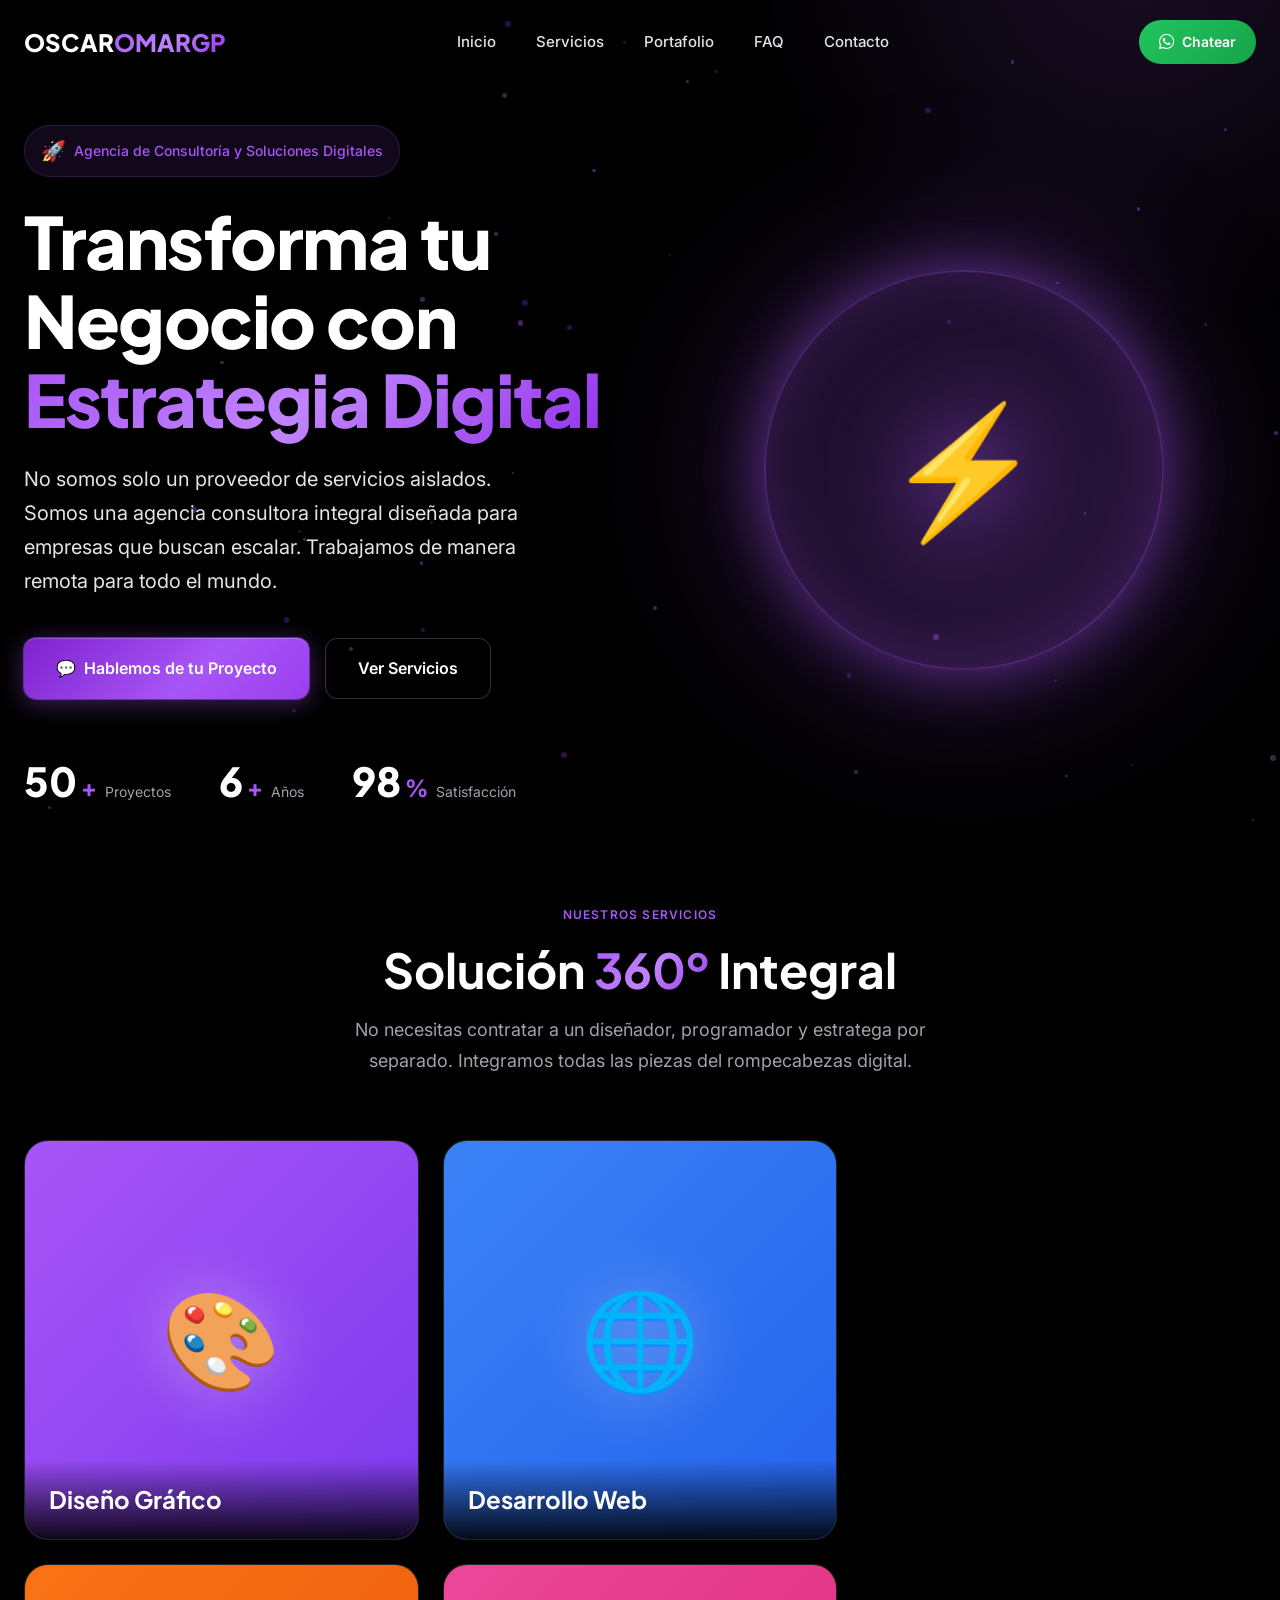
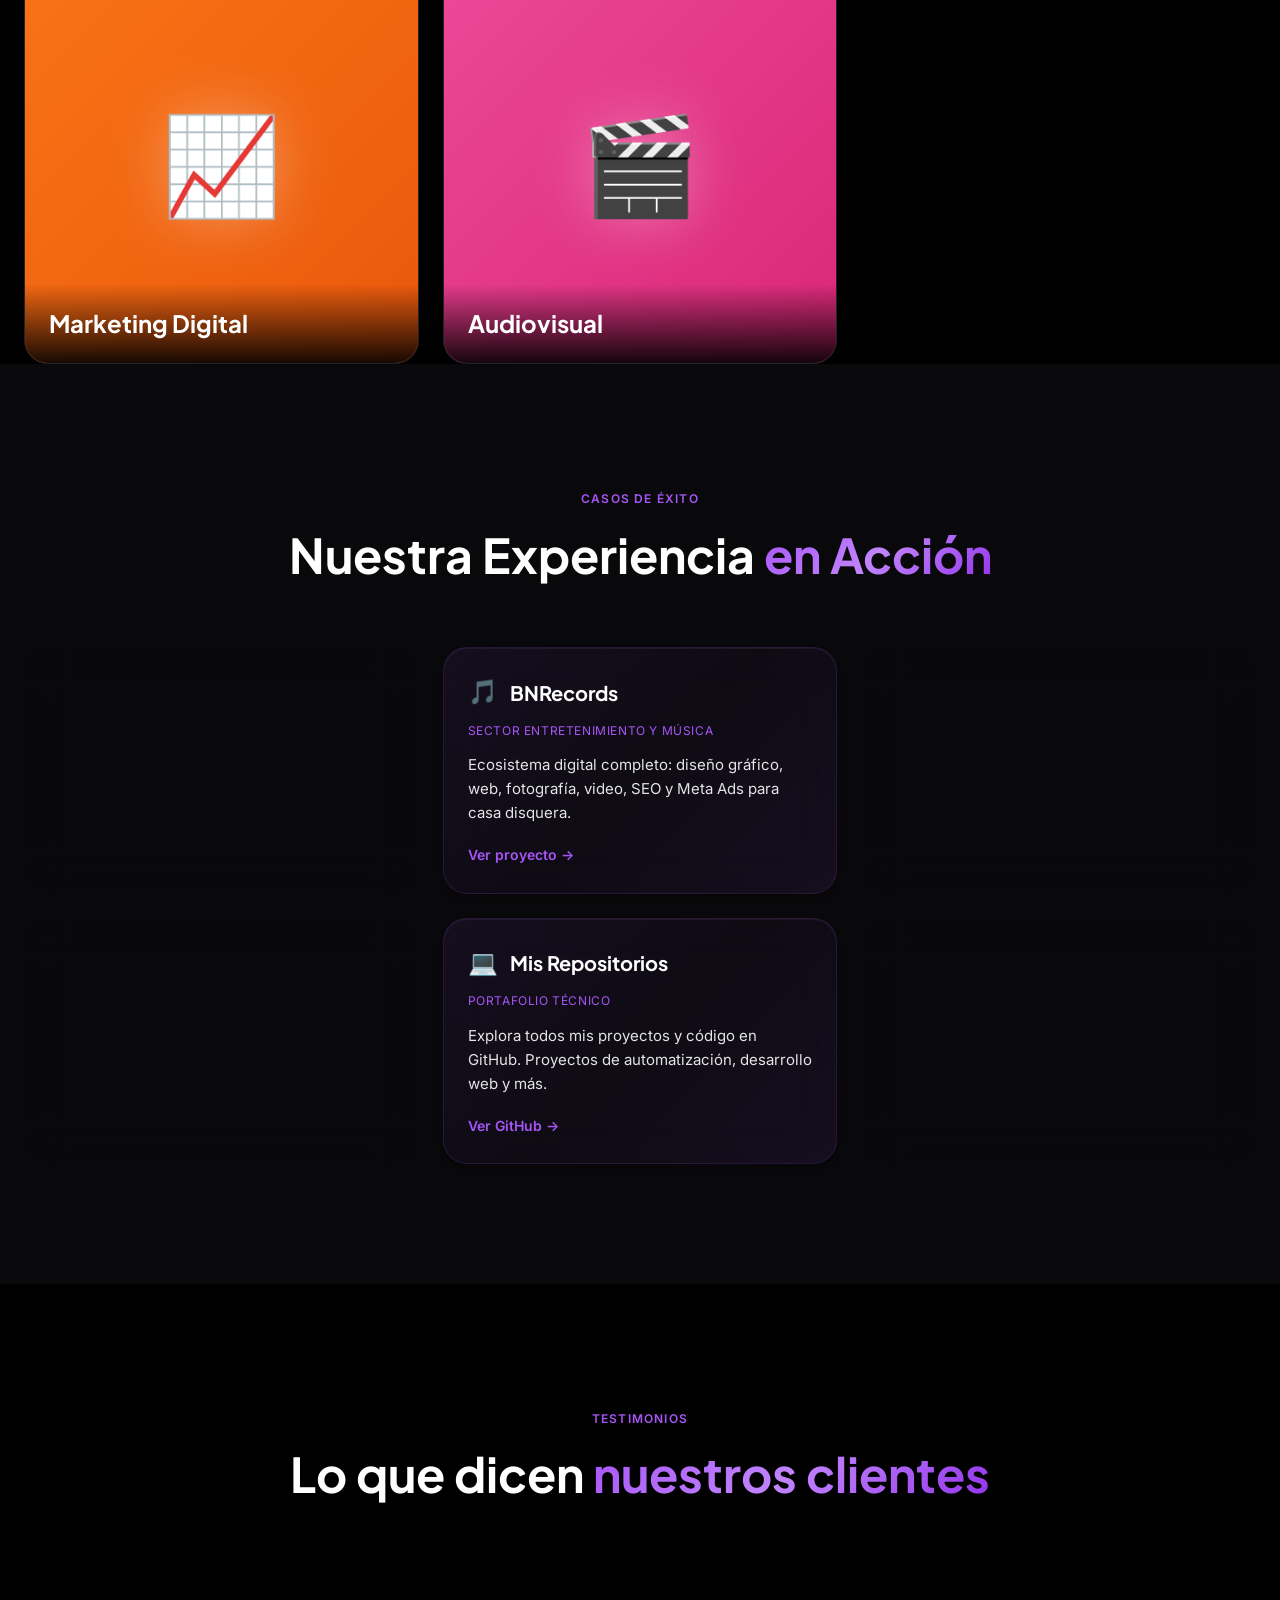
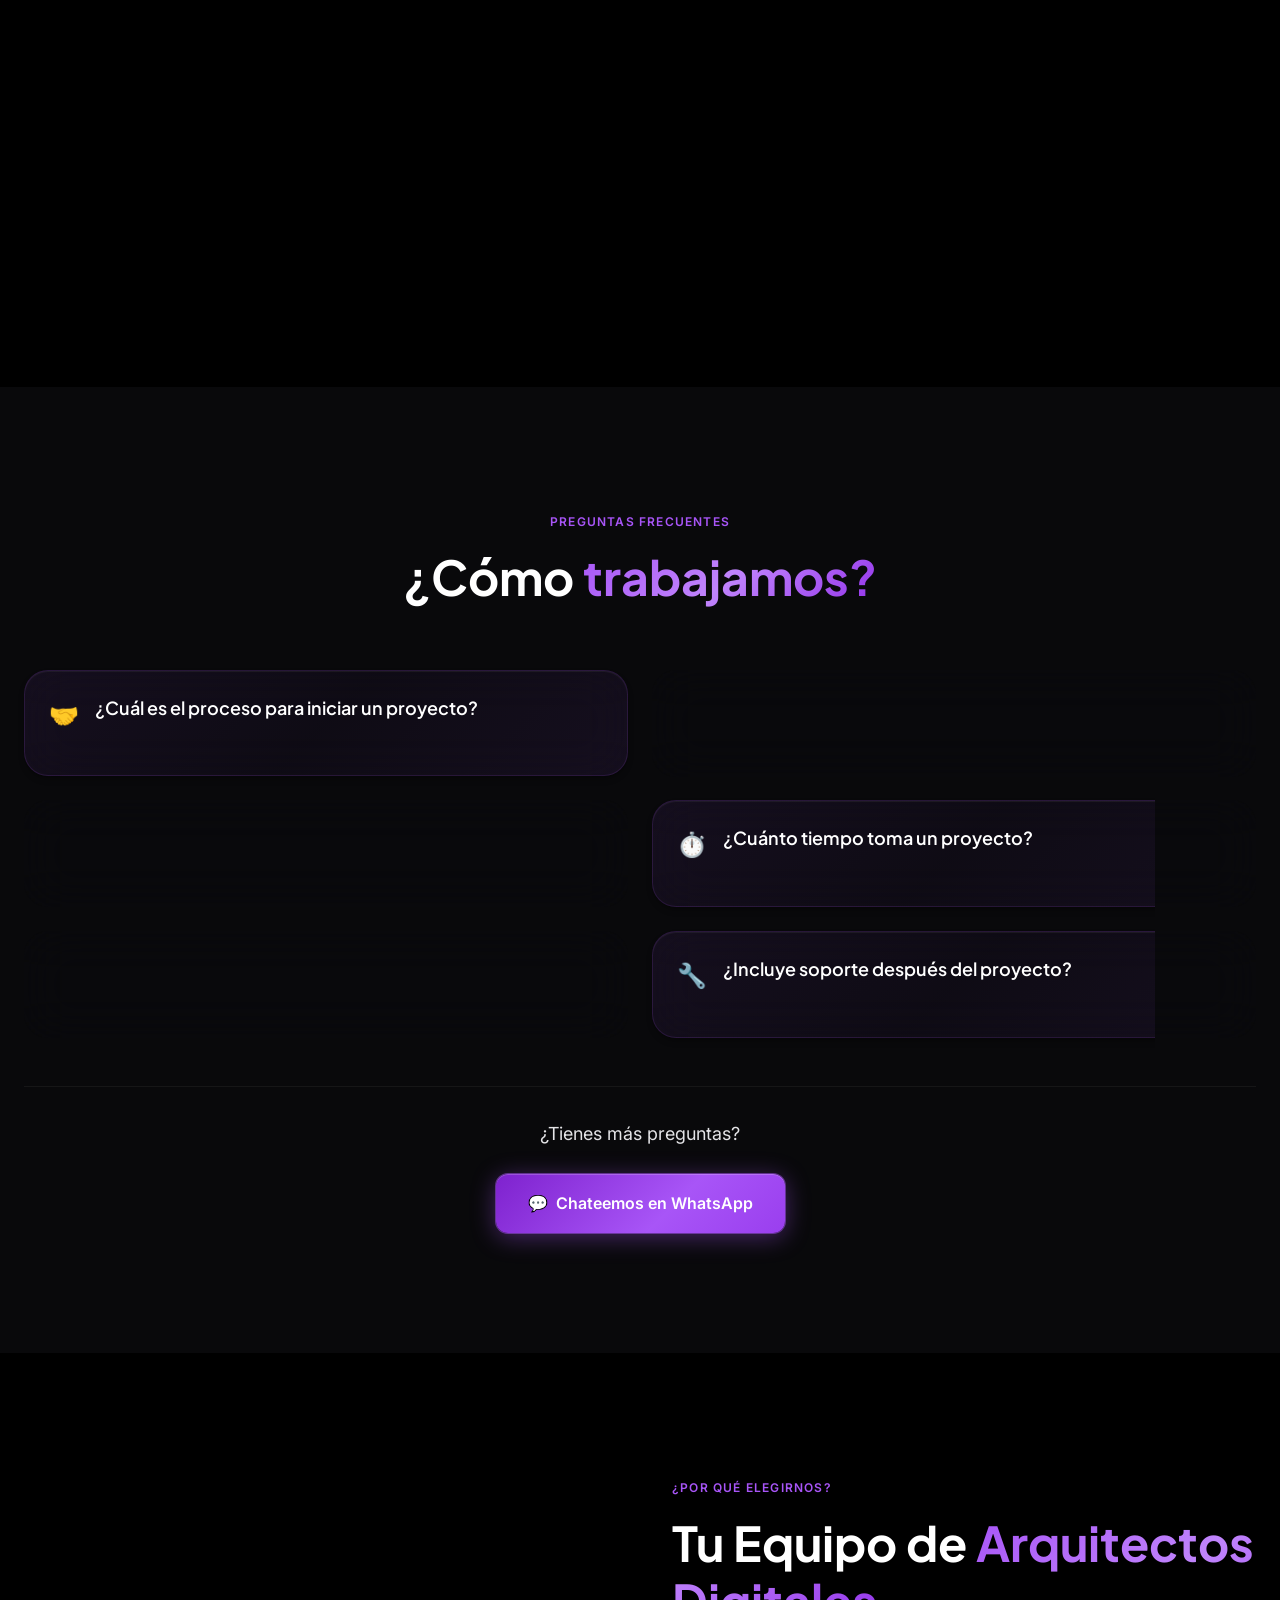
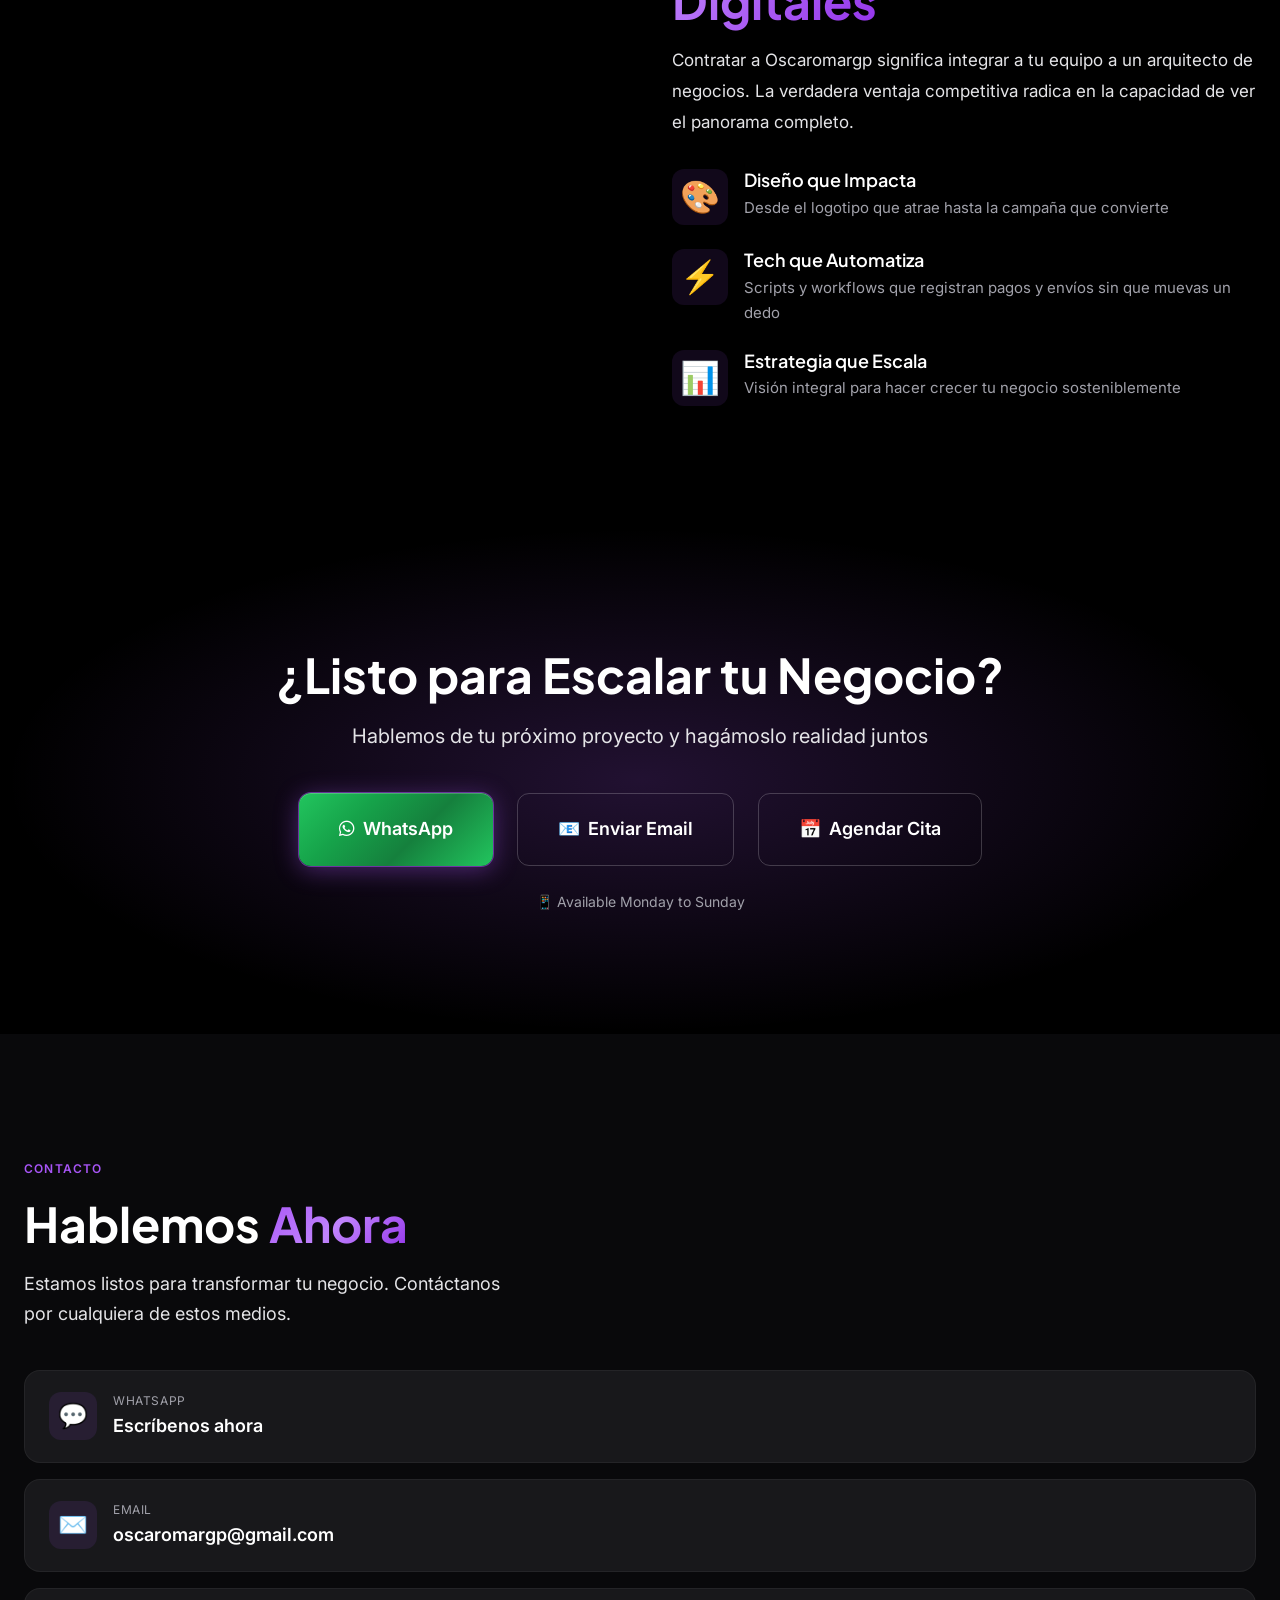
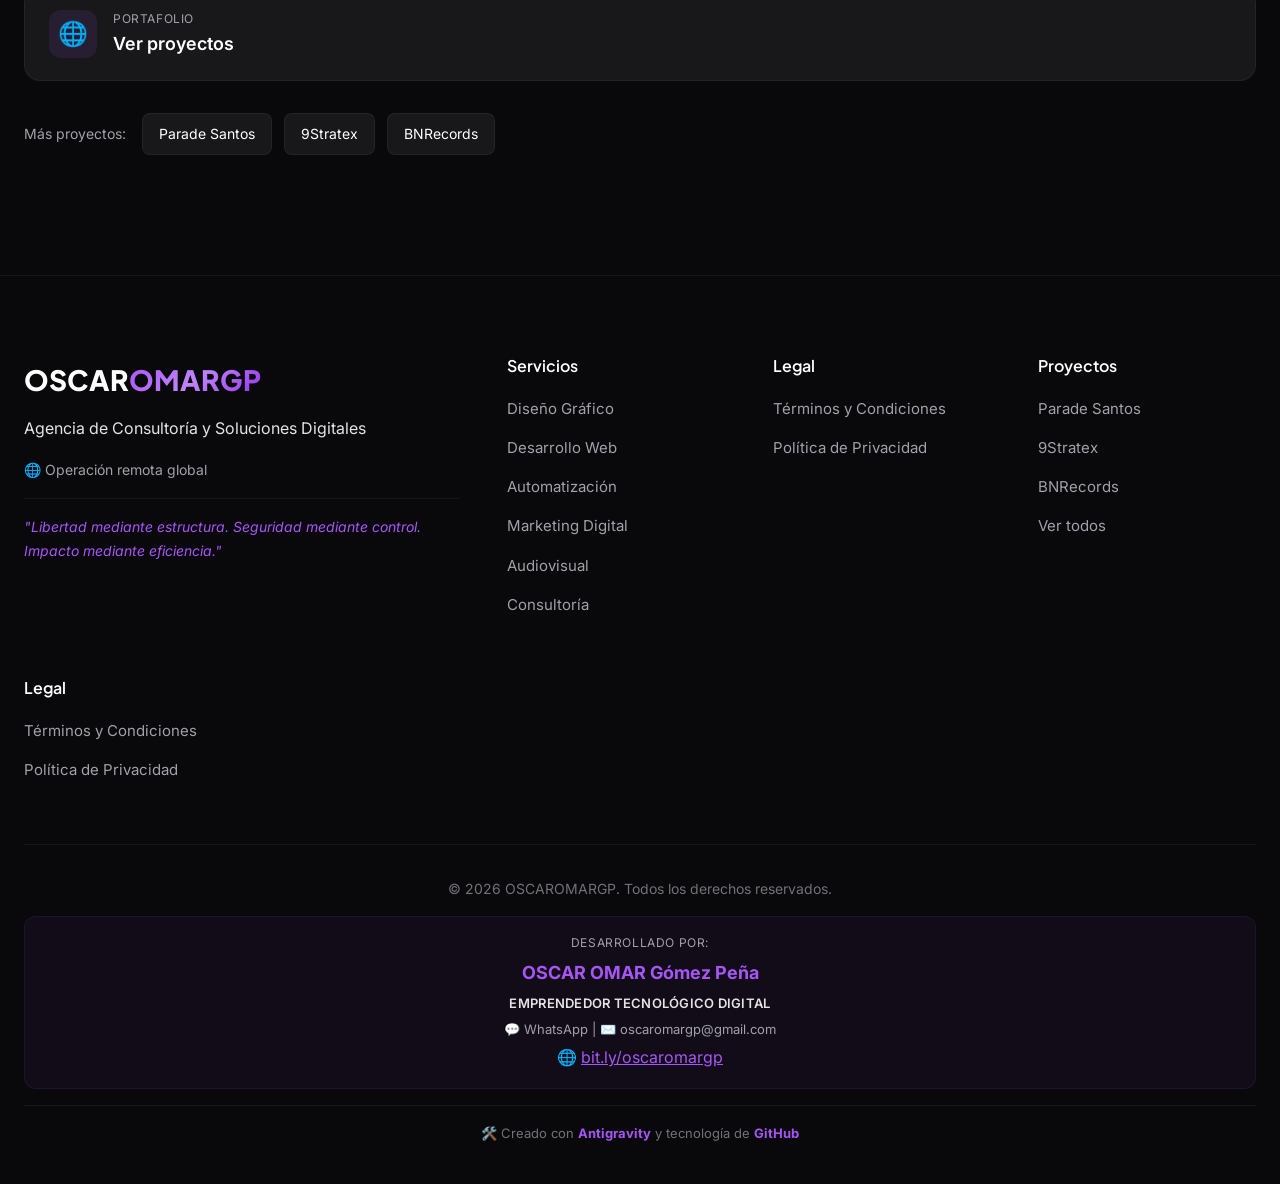
==== index.html @ 0e212a0c "Correcciones: header con WhatsApp, contadores 6+ años, GitHub, Google Calendar, texto ruso" ====
<!DOCTYPE html>
<html lang="es">
<head>
    <meta charset="UTF-8">
    <meta name="viewport" content="width=device-width, initial-scale=1.0">
    <title>OSCAROMARGP | Agencia de Consultoría y Soluciones Digitales</title>
    <meta name="description" content="Agencia consultora integral para empresas que buscan escalar. Diseño, desarrollo web, automatización y marketing digital.">
    
    <!-- Fonts -->
    <link rel="preconnect" href="https://fonts.googleapis.com">
    <link rel="preconnect" href="https://fonts.gstatic.com" crossorigin>
    <link href="https://fonts.googleapis.com/css2?family=Plus+Jakarta+Sans:wght@400;500;600;700;800&family=Inter:wght@400;500;600&display=swap" rel="stylesheet">
    <link rel="stylesheet" href="https://cdnjs.cloudflare.com/ajax/libs/font-awesome/6.4.0/css/all.min.css">
    
    <!-- Styles -->
    <link rel="stylesheet" href="styles.css">
    <link rel="icon" type="image/png" href="images/logo.png">
</head>
<body>
    <!-- Particles Background -->
    <div class="particles-container" id="particles"></div>
    
    <!-- Navbar -->
    <nav class="navbar" id="navbar">
        <div class="nav-container">
            <a href="index.html" class="nav-logo">
                <span class="logo-text">OSCAR<span class="gradient-text">OMARGP</span></span>
            </a>
            <ul class="nav-links" id="navLinks">
                <li><a href="index.html" class="nav-link">Inicio</a></li>
                <li><a href="#servicios" class="nav-link">Servicios</a></li>
                <li><a href="#casos" class="nav-link">Portafolio</a></li>
                <li><a href="#faq" class="nav-link">FAQ</a></li>
                <li><a href="#contacto" class="nav-link">Contacto</a></li>
            </ul>
            <a href="https://wa.me/526121078075" target="_blank" class="btn-whatsapp-nav">
                <i class="fab fa-whatsapp"></i> Chatear
            </a>
            <button class="mobile-menu-toggle" id="mobileToggle" aria-label="Menú">
                <span></span>
                <span></span>
                <span></span>
            </button>
        </div>
    </nav>

    <!-- Hero Section -->
    <section class="hero" id="hero">
        <div class="hero-bg-gradient"></div>
        <div class="hero-container">
            <div class="hero-content">
                <span class="hero-label">
                    <span class="hero-icon">🚀</span>
                    Agencia de Consultoría y Soluciones Digitales
                </span>
                <h1 class="hero-title">
                    Transforma tu Negocio con <span class="gradient-text">Estrategia Digital</span>
                </h1>
                <p class="hero-subtitle">
                    No somos solo un proveedor de servicios aislados. Somos una agencia consultora integral diseñada para empresas que buscan escalar. Trabajamos de manera remota para todo el mundo.
                </p>
                <div class="hero-buttons">
                    <a href="#contacto" class="btn-primary">
                        <span class="btn-icon">💬</span>
                        Hablemos de tu Proyecto
                    </a>
                    <a href="#servicios" class="btn-secondary">
                        Ver Servicios
                    </a>
                </div>
                <div class="hero-stats">
                    <div class="stat-item">
                        <span class="stat-number" data-target="50">0</span>
                        <span class="stat-suffix">+</span>
                        <span class="stat-label">Proyectos</span>
                    </div>
                    <div class="stat-item">
                        <span class="stat-number" data-target="6">0</span>
                        <span class="stat-suffix">+</span>
                        <span class="stat-label">Años</span>
                    </div>
                    <div class="stat-item">
                        <span class="stat-number" data-target="98">0</span>
                        <span class="stat-suffix">%</span>
                        <span class="stat-label">Satisfacción</span>
                    </div>
                </div>
            </div>
            <div class="hero-visual">
                <div class="hero-sphere">
                    <div class="sphere-inner">
                        <div class="sphere-glow"></div>
                        <div class="sphere-icon">⚡</div>
                    </div>
                </div>
            </div>
        </div>
    </section>

    <!-- Servicios Section -->
    <section class="servicios" id="servicios">
        <div class="container">
            <div class="section-header">
                <span class="section-label">Nuestros Servicios</span>
                <h2 class="section-title">Solución <span class="gradient-text">360º</span> Integral</h2>
                <p class="section-subtitle">
                    No necesitas contratar a un diseñador, programador y estratega por separado. Integramos todas las piezas del rompecabezas digital.
                </p>
            </div>
            <div class="services-grid">
                <!-- Servicio 1: Diseño Gráfico -->
                <a href="servicios/diseno-grafico.html" class="service-card-link">
                <div class="service-card-flip">
                    <div class="service-card-inner">
                        <div class="service-card-front">
                            <div class="service-placeholder" style="background: linear-gradient(135deg, #A855F7 0%, #7C3AED 100%);">
                                <span class="placeholder-icon">🎨</span>
                            </div>
                            <div class="service-overlay">
                                <h3 class="service-title-front">Diseño Gráfico</h3>
                            </div>
                        </div>
                        <div class="service-card-back glass-card">
                            <div class="service-icon">🎨</div>
                            <h3 class="service-title-back">Diseño Gráfico y Branding</h3>
                            <p class="service-description">Creación de identidades visuales, logotipos, manuales de marca, material publicitario y modelado 3D.</p>
                            <div class="service-features">
                                <span class="feature-tag">Identidad</span>
                                <span class="feature-tag">Branding</span>
                                <span class="feature-tag">3D</span>
                            </div>
                            <span class="service-cta-link">Ver más →</span>
                        </div>
                    </div>
                </div>
                </a>

                <!-- Servicio 2: Desarrollo Web -->
                <a href="servicios/desarrollo-web.html" class="service-card-link">
                <div class="service-card-flip">
                    <div class="service-card-inner">
                        <div class="service-card-front">
                            <div class="service-placeholder" style="background: linear-gradient(135deg, #3B82F6 0%, #2563EB 100%);">
                                <span class="placeholder-icon">🌐</span>
                            </div>
                            <div class="service-overlay">
                                <h3 class="service-title-front">Desarrollo Web</h3>
                            </div>
                        </div>
                        <div class="service-card-back glass-card">
                            <div class="service-icon">🌐</div>
                            <h3 class="service-title-back">Desarrollo y Arquitectura Web</h3>
                            <p class="service-description">Landing pages de alta conversión, tiendas en línea, gestión de hosting y optimizaciones.</p>
                            <div class="service-features">
                                <span class="feature-tag">WordPress</span>
                                <span class="feature-tag">E-commerce</span>
                                <span class="feature-tag">SEO</span>
                            </div>
                            <span class="service-cta-link">Ver más →</span>
                        </div>
                    </div>
                </div>
                </a>

                <!-- Servicio 3: Automatización -->
                <a href="servicios/automatizacion.html" class="service-card-link">
                <div class="service-card-flip">
                    <div class="service-card-inner">
                        <div class="service-card-front">
                            <div class="service-placeholder" style="background: linear-gradient(135deg, #22C55E 0%, #16A34A 100%);">
                                <span class="placeholder-icon">⚙️</span>
                            </div>
                            <div class="service-overlay">
                                <h3 class="service-title-front">Automatización</h3>
                            </div>
                        </div>
                        <div class="service-card-back glass-card">
                            <div class="service-icon">⚙️</div>
                            <h3 class="service-title-back">Automatización y Sistematización</h3>
                            <p class="service-description">Scripts Python, Google Apps Script, flujos n8n y Antigravity. Elimina tareas manuales.</p>
                            <div class="service-features">
                                <span class="feature-tag">Python</span>
                                <span class="feature-tag">n8n</span>
                                <span class="feature-tag">Workflows</span>
                            </div>
                            <span class="service-cta-link">Ver más →</span>
                        </div>
                    </div>
                </div>
                </a>

                <!-- Servicio 4: Marketing Digital -->
                <a href="servicios/marketing-digital.html" class="service-card-link">
                <div class="service-card-flip">
                    <div class="service-card-inner">
                        <div class="service-card-front">
                            <div class="service-placeholder" style="background: linear-gradient(135deg, #F97316 0%, #EA580C 100%);">
                                <span class="placeholder-icon">📈</span>
                            </div>
                            <div class="service-overlay">
                                <h3 class="service-title-front">Marketing Digital</h3>
                            </div>
                        </div>
                        <div class="service-card-back glass-card">
                            <div class="service-icon">📈</div>
                            <h3 class="service-title-back">Estrategia Digital y Marketing</h3>
                            <p class="service-description">Contenido audiovisual, Meta Ads, SEO orgánico y Community Management.</p>
                            <div class="service-features">
                                <span class="feature-tag">Meta Ads</span>
                                <span class="feature-tag">SEO</span>
                                <span class="feature-tag">Contenido</span>
                            </div>
                            <span class="service-cta-link">Ver más →</span>
                        </div>
                    </div>
                </div>
                </a>

                <!-- Servicio 5: Video y Foto -->
                <a href="servicios/audiovisual.html" class="service-card-link">
                <div class="service-card-flip">
                    <div class="service-card-inner">
                        <div class="service-card-front">
                            <div class="service-placeholder" style="background: linear-gradient(135deg, #EC4899 0%, #DB2777 100%);">
                                <span class="placeholder-icon">🎬</span>
                            </div>
                            <div class="service-overlay">
                                <h3 class="service-title-front">Audiovisual</h3>
                            </div>
                        </div>
                        <div class="service-card-back glass-card">
                            <div class="service-icon">🎬</div>
                            <h3 class="service-title-back">Producción Audiovisual</h3>
                            <p class="service-description">Toma de fotografía, grabación y edición de video para redes sociales y campañas.</p>
                            <div class="service-features">
                                <span class="feature-tag">Foto</span>
                                <span class="feature-tag">Video</span>
                                <span class="feature-tag">Edición</span>
                            </div>
                            <span class="service-cta-link">Ver más →</span>
                        </div>
                    </div>
                </div>
                </a>

                <!-- Servicio 6: Consultoría -->
                <a href="servicios/consultoria.html" class="service-card-link">
                <div class="service-card-flip">
                    <div class="service-card-inner">
                        <div class="service-card-front">
                            <div class="service-placeholder" style="background: linear-gradient(135deg, #06B6D4 0%, #0891B2 100%);">
                                <span class="placeholder-icon">🏠</span>
                            </div>
                            <div class="service-overlay">
                                <h3 class="service-title-front">Consultoría</h3>
                            </div>
                        </div>
                        <div class="service-card-back glass-card">
                            <div class="service-icon">🏠</div>
                            <h3 class="service-title-back">Consultoría y Real Estate</h3>
                            <p class="service-description">Gestión de propiedades, corretaje inmobiliario y asesoría en el sector.</p>
                            <div class="service-features">
                                <span class="feature-tag">Airbnb</span>
                                <span class="feature-tag">Broker</span>
                                <span class="feature-tag">Propiedades</span>
                            </div>
                            <span class="service-cta-link">Ver más →</span>
                        </div>
                    </div>
                </div>
                </a>
            </div>
        </div>
    </section>

    <!-- Casos de Éxito -->
    <section class="casos-exito" id="casos">
        <div class="container">
            <div class="section-header">
                <span class="section-label">Casos de Éxito</span>
                <h2 class="section-title">Nuestra Experiencia <span class="gradient-text">en Acción</span></h2>
            </div>
            <div class="casos-grid">
                <div class="caso-card glass-card">
                    <div class="caso-header">
                        <span class="caso-icon">💰</span>
                        <h3>9Stratex</h3>
                    </div>
                    <p class="caso-sector">Sector Financiero y Tecnológico</p>
                    <p class="caso-desc">Desarrollo de diseño gráfico y web, automatización de procesos para eficientar operaciones interbancarias fiat/crypto.</p>
                    <a href="https://9stratex.com/" target="_blank" class="caso-link">Ver proyecto →</a>
                </div>
                <div class="caso-card glass-card">
                    <div class="caso-header">
                        <span class="caso-icon">🎵</span>
                        <h3>BNRecords</h3>
                    </div>
                    <p class="caso-sector">Sector Entretenimiento y Música</p>
                    <p class="caso-desc">Ecosistema digital completo: diseño gráfico, web, fotografía, video, SEO y Meta Ads para casa disquera.</p>
                    <a href="https://bnrecords.com.mx/" target="_blank" class="caso-link">Ver proyecto →</a>
                </div>
                <div class="caso-card glass-card">
                    <div class="caso-header">
                        <span class="caso-icon">💈</span>
                        <h3>Barbería Barba Negra</h3>
                    </div>
                    <p class="caso-sector">Sector Comercial y Servicios</p>
                    <p class="caso-desc">Identidad visual, gigantografías, publicidad y automatización de fichas de inscripción y vales.</p>
                    <a href="#" target="_blank" class="caso-link">Ver proyecto →</a>
                </div>
                <div class="caso-card glass-card">
                    <div class="caso-header">
                        <span class="caso-icon">🏝️</span>
                        <h3>Parade Santos</h3>
                    </div>
                    <p class="caso-sector">Sector Inmobiliario</p>
                    <p class="caso-desc">Agencia inmobiliaria con embudos de venta digitales y gestión integral de propiedades.</p>
                    <a href="https://pardesantos.mx/" target="_blank" class="caso-link">Ver proyecto →</a>
                </div>
                <div class="caso-card glass-card">
                    <div class="caso-header">
                        <span class="caso-icon">💻</span>
                        <h3>Mis Repositorios</h3>
                    </div>
                    <p class="caso-sector">Portafolio Técnico</p>
                    <p class="caso-desc">Explora todos mis proyectos y código en GitHub. Proyectos de automatización, desarrollo web y más.</p>
                    <a href="https://github.com/oscaromargp" target="_blank" class="caso-link">Ver GitHub →</a>
                </div>
                <div class="caso-card glass-card">
                    <div class="caso-header">
                        <span class="caso-icon">📚</span>
                        <h3>Nadie se Casa Solo</h3>
                    </div>
                    <p class="caso-sector">Sector Editorial</p>
                    <p class="caso-desc">Diseño de portada de libro publicado en Amazon. Creación de marca personal del autor.</p>
                    <a href="https://www.amazon.in/Nadie-se-casa-sobrio-Spanish-ebook/dp/B0FC8ZBFKB" target="_blank" class="caso-link">Ver proyecto →</a>
                </div>
            </div>
        </div>
    </section>

    <!-- Testimonios -->
    <section class="testimonios" id="testimonios">
        <div class="container">
            <div class="section-header">
                <span class="section-label">Testimonios</span>
                <h2 class="section-title">Lo que dicen <span class="gradient-text">nuestros clientes</span></h2>
            </div>
            <div class="testimonios-grid">
                <div class="testimonio-card glass-card">
                    <div class="testimonio-stars">★★★★★</div>
                    <p class="testimonio-text">"Oscar transformó completamente nuestra presencia digital. El equipo es profesional, creativo y siempre cumple con los tiempos pactados. Recomendado al 100%."</p>
                    <div class="testimonio-author">
                        <div class="author-avatar">👨‍💼</div>
                        <div class="author-info">
                            <span class="author-name">Luis R.</span>
                            <span class="author-role">Director, 9Stratex</span>
                        </div>
                    </div>
                </div>
                <div class="testimonio-card glass-card">
                    <div class="testimonio-stars">★★★★★</div>
                    <p class="testimonio-text">"Gracias a Oscar, nuestra barbería modernizó completamente la captación de clientes. El sistema de fichas y vales funciona perfecto. Excelente servicio."</p>
                    <div class="testimonio-author">
                        <div class="author-avatar">👨</div>
                        <div class="author-info">
                            <span class="author-name">Carlos M.</span>
                            <span class="author-role">Barbería Barba Negra</span>
                        </div>
                    </div>
                </div>
                <div class="testimonio-card glass-card">
                    <div class="testimonio-stars">★★★★★</div>
                    <p class="testimonio-text">"La automatización de procesos que implementó nos ahorró horas de trabajo manual. Entendió perfectamente nuestras necesidades financieras."</p>
                    <div class="testimonio-author">
                        <div class="author-avatar">👩‍💻</div>
                        <div class="author-info">
                            <span class="author-name">Ana K.</span>
                            <span class="author-role">CEO, Tech Solutions</span>
                        </div>
                    </div>
                </div>
            </div>
        </div>
    </section>

    <!-- FAQ -->
    <section class="faq" id="faq">
        <div class="container">
            <div class="section-header">
                <span class="section-label">Preguntas Frecuentes</span>
                <h2 class="section-title">¿Cómo <span class="gradient-text">trabajamos?</span></h2>
            </div>
            <div class="faq-grid">
                <div class="faq-item glass-card">
                    <div class="faq-question">
                        <span class="faq-icon">🤝</span>
                        <h3>¿Cuál es el proceso para iniciar un proyecto?</h3>
                    </div>
                    <div class="faq-answer">
                        <p>Primero agendamos una <strong>entrevista gratuita de 2 horas vía online</strong> (Google Meet o Zoom) para conocer a fondo tu proyecto, objetivos y necesidades. Durante esta llamada evaluamos tu caso y te proponemos una estrategia personalizada.</p>
                    </div>
                </div>
                <div class="faq-item glass-card">
                    <div class="faq-question">
                        <span class="faq-icon">📄</span>
                        <h3>¿Trabajas con contratos formales?</h3>
                    </div>
                    <div class="faq-answer">
                        <p>Sí, todos mis proyectos se rigen mediante un <strong>contrato de prestación de servicios</strong> que garantiza la seguridad de ambas partes. El contrato incluye alcances, tiempos de entrega, formas de pago y cláusulas de confidencialidad.</p>
                    </div>
                </div>
                <div class="faq-item glass-card">
                    <div class="faq-question">
                        <span class="faq-icon">💳</span>
                        <h3>¿Cuál es la forma de pago?</h3>
                    </div>
                    <div class="faq-answer">
                        <p>Para iniciar cualquier proyecto se solicita el <strong>50% del monto total como anticipo</strong>. El remaining 50% se paga contra entrega final o en parcialidades acordadas. Aceptamos transferencia, PayPal y crypto.</p>
                    </div>
                </div>
                <div class="faq-item glass-card">
                    <div class="faq-question">
                        <span class="faq-icon">⏱️</span>
                        <h3>¿Cuánto tiempo toma un proyecto?</h3>
                    </div>
                    <div class="faq-answer">
                        <p>Los tiempos varían según la complejidad: landing pages (7-14 días), tiendas en línea (3-4 semanas), automatización (2-3 semanas), branding completo (4-6 semanas). Te damos un cronograma detallado desde el inicio.</p>
                    </div>
                </div>
                <div class="faq-item glass-card">
                    <div class="faq-question">
                        <span class="faq-icon">🌐</span>
                        <h3>¿Puedes trabajar con clientes de cualquier lugar?</h3>
                    </div>
                    <div class="faq-answer">
                        <p>¡Exactamente! Trabajo de manera <strong>100% remota</strong> para clientes en cualquier parte del mundo. Usamos herramientas digitales para reuniones, entregas y comunicación: Google Meet, Slack, Trello y Drive.</p>
                    </div>
                </div>
                <div class="faq-item glass-card">
                    <div class="faq-question">
                        <span class="faq-icon">🔧</span>
                        <h3>¿Incluye soporte después del proyecto?</h3>
                    </div>
                    <div class="faq-answer">
                        <p>Sí, todos los proyectos incluyen <strong>30 días de soporte gratuito</strong> post-entrega para ajustes menores. También ofrezco planes de mantenimiento mensual para quienes desean actualizaciones continuas.</p>
                    </div>
                </div>
            </div>
            <div class="faq-cta">
                <p>¿Tienes más preguntas?</p>
                <a href="https://wa.me/526121078075" target="_blank" class="btn-primary">
                    <span>💬</span> Chateemos en WhatsApp
                </a>
            </div>
        </div>
    </section>

    <!-- Por Qué Elegirnos -->
    <section class="porque-elegirnos" id="nosotros">
        <div class="container">
            <div class="porque-grid">
                <div class="porque-visual">
                    <div class="porque-image glass-card">
                        <span class="porque-icon">🎯</span>
                        <h3>OSCAROMARGP</h3>
                        <p>Agencia de Consultoría y Soluciones Digitales</p>
                        <p class="porque-slogan">"Libertad mediante estructura. Seguridad mediante control. Impacto mediante eficiencia."</p>
                    </div>
                </div>
                <div class="porque-content">
                    <span class="section-label">¿Por Qué Elegirnos?</span>
                    <h2 class="section-title">Tu Equipo de <span class="gradient-text">Arquitectos Digitales</span></h2>
                    <p class="porque-text">
                        Contratar a Oscaromargp significa integrar a tu equipo a un arquitecto de negocios. La verdadera ventaja competitiva radica en la capacidad de ver el panorama completo.
                    </p>
                    <div class="porque-features">
                        <div class="porque-feature">
                            <span class="feature-icon">🎨</span>
                            <div class="feature-text">
                                <h4>Diseño que Impacta</h4>
                                <p>Desde el logotipo que atrae hasta la campaña que convierte</p>
                            </div>
                        </div>
                        <div class="porque-feature">
                            <span class="feature-icon">⚡</span>
                            <div class="feature-text">
                                <h4>Tech que Automatiza</h4>
                                <p>Scripts y workflows que registran pagos y envíos sin que muevas un dedo</p>
                            </div>
                        </div>
                        <div class="porque-feature">
                            <span class="feature-icon">📊</span>
                            <div class="feature-text">
                                <h4>Estrategia que Escala</h4>
                                <p>Visión integral para hacer crecer tu negocio sosteniblemente</p>
                            </div>
                        </div>
                    </div>
                </div>
            </div>
        </div>
    </section>

    <!-- CTA Final -->
    <section class="cta-final">
        <div class="cta-bg-gradient"></div>
        <div class="container">
            <div class="cta-content">
                <h2 class="cta-title">¿Listo para Escalar tu Negocio?</h2>
                <p class="cta-subtitle">Hablemos de tu próximo proyecto y hagámoslo realidad juntos</p>
                <div class="cta-buttons">
                    <a href="https://wa.me/526121078075" target="_blank" class="btn-primary btn-large btn-whatsapp">
                        <span><i class="fab fa-whatsapp"></i></span> WhatsApp
                    </a>
                    <a href="mailto:oscaromargp@gmail.com" class="btn-secondary btn-large">
                        <span>📧</span> Enviar Email
                    </a>
                    <a href="https://calendar.app.google/j8BWdaR87a7QCyD58" target="_blank" class="btn-tertiary btn-large">
                        <span>📅</span> Agendar Cita
                    </a>
                </div>
                <p class="cta-urgency">📱 Available Monday to Sunday</p>
            </div>
        </div>
    </section>

    <!-- Contacto Section -->
    <section class="contacto" id="contacto">
        <div class="container">
            <div class="contacto-grid">
                <div class="contacto-info">
                    <span class="section-label">Contacto</span>
                    <h2 class="section-title">Hablemos <span class="gradient-text">Ahora</span></h2>
                    <p class="contacto-desc">
                        Estamos listos para transformar tu negocio. Contáctanos por cualquiera de estos medios.
                    </p>
                    <div class="contacto-methods">
                        <a href="https://wa.me/526121078075" target="_blank" class="contacto-method">
                            <span class="method-icon">💬</span>
                            <div class="method-details">
                                <span class="method-label">WhatsApp</span>
                                <span class="method-value">Escríbenos ahora</span>
                            </div>
                        </a>
                        <a href="mailto:oscaromargp@gmail.com" class="contacto-method">
                            <span class="method-icon">✉️</span>
                            <div class="method-details">
                                <span class="method-label">Email</span>
                                <span class="method-value">oscaromargp@gmail.com</span>
                            </div>
                        </a>
                        <a href="https://bit.ly/oscaromargp" target="_blank" class="contacto-method">
                            <span class="method-icon">🌐</span>
                            <div class="method-details">
                                <span class="method-label">Portafolio</span>
                                <span class="method-value">Ver proyectos</span>
                            </div>
                        </a>
                    </div>
                    <div class="contacto-social">
                        <span class="social-label">Más proyectos:</span>
                        <div class="social-links">
                            <a href="https://pardesantos.mx/" target="_blank" class="social-link">Parade Santos</a>
                            <a href="https://9stratex.com/" target="_blank" class="social-link">9Stratex</a>
                            <a href="https://bnrecords.com.mx/" target="_blank" class="social-link">BNRecords</a>
                        </div>
                    </div>
                </div>
            </div>
        </div>
    </section>

    <!-- Footer -->
    <footer class="footer">
        <div class="container">
            <div class="footer-grid">
                <div class="footer-brand">
                    <span class="logo-text-footer">OSCAR<span class="gradient-text">OMARGP</span></span>
                    <p class="footer-desc">Agencia de Consultoría y Soluciones Digitales</p>
                    <p class="footer-location">🌐 Operación remota global</p>
                    <p class="footer-slogan">"Libertad mediante estructura. Seguridad mediante control. Impacto mediante eficiencia."</p>
                </div>
                <div class="footer-links">
                    <h4>Servicios</h4>
                    <ul>
                        <li><a href="servicios/diseno-grafico.html">Diseño Gráfico</a></li>
                        <li><a href="servicios/desarrollo-web.html">Desarrollo Web</a></li>
                        <li><a href="servicios/automatizacion.html">Automatización</a></li>
                        <li><a href="servicios/marketing-digital.html">Marketing Digital</a></li>
                        <li><a href="servicios/audiovisual.html">Audiovisual</a></li>
                        <li><a href="servicios/consultoria.html">Consultoría</a></li>
                    </ul>
                </div>
                <div class="footer-links">
                    <h4>Legal</h4>
                    <ul>
                        <li><a href="legal/terminos.html">Términos y Condiciones</a></li>
                        <li><a href="legal/privacidad.html">Política de Privacidad</a></li>
                    </ul>
                </div>
                <div class="footer-links">
                    <h4>Proyectos</h4>
                    <ul>
                        <li><a href="https://pardesantos.mx/" target="_blank">Parade Santos</a></li>
                        <li><a href="https://9stratex.com/" target="_blank">9Stratex</a></li>
                        <li><a href="https://bnrecords.com.mx/" target="_blank">BNRecords</a></li>
                        <li><a href="#">Ver todos</a></li>
                    </ul>
                </div>
                <div class="footer-links">
                    <h4>Legal</h4>
                    <ul>
                        <li><a href="legal/terminos.html">Términos y Condiciones</a></li>
                        <li><a href="legal/privacidad.html">Política de Privacidad</a></li>
                    </ul>
                </div>
            </div>
            <div class="footer-bottom">
                <div class="credits">
                    <p class="credits-main">&copy; 2026 OSCAROMARGP. Todos los derechos reservados.</p>
                    <p class="credits-developer">
                        <span class="credits-label">Desarrollado por:</span>
                        <span class="credits-name">OSCAR OMAR Gómez Peña</span>
                        <span class="credits-title">EMPRENDEDOR TECNOLÓGICO DIGITAL</span>
                        <span class="credits-contact">
                            💬 <a href="https://wa.me/526121078075" target="_blank">WhatsApp</a> | 
                            ✉️ <a href="mailto:oscaromargp@gmail.com">oscaromargp@gmail.com</a>
                        </span>
                        <span class="credits-web">🌐 <a href="https://bit.ly/oscaromargp" target="_blank">bit.ly/oscaromargp</a></span>
                    </p>
                    <p class="credits-tech">
                        <span>🛠️ Creado con <strong>Antigravity</strong> y tecnología de <strong>GitHub</strong></span>
                    </p>
                </div>
            </div>
        </div>
    </footer>

    <!-- Scripts -->
    <script src="script.js"></script>
</body>
</html>
---- styles.css ----
/* ========================================
   OSCAROMARGP - Landing Page Premium
   Color Principal: #A855F7 (Púrpura/Lila)
   ======================================== */

/* CSS Variables - Color System */
:root {
    /* Fondos */
    --bg-primary: #000000;
    --bg-secondary: #09090B;
    --bg-tertiary: #18181B;
    --bg-card: #1C1C21;

    /* Acento Primario - Púrpura/Lila (#A855F7) */
    --primary-50: #F3E8FF;
    --primary-100: #E9D5FF;
    --primary-200: #D8B4FE;
    --primary-300: #C084FC;
    --primary-400: #A855F7;
    --primary-500: #9333EA;
    --primary-600: #7E22CE;
    --primary-700: #6B21A8;
    --primary-800: #581C87;
    --primary-900: #3B0764;

    /* Textos */
    --text-primary: #FFFFFF;
    --text-secondary: #E4E4E7;
    --text-tertiary: #A1A1AA;
    --text-quaternary: #71717A;

    /* Acentos */
    --success: #22C55E;
    --info: #3B82F6;
    --warning: #F59E0B;
    --error: #EF4444;

    /* RGB values for rgba() */
    --primary-rgb: 168, 85, 247;
}

/* Reset & Base */
*, *::before, *::after {
    margin: 0;
    padding: 0;
    box-sizing: border-box;
}

html {
    scroll-behavior: smooth;
    font-size: 16px;
}

body {
    font-family: 'Inter', -apple-system, BlinkMacSystemFont, sans-serif;
    background-color: var(--bg-primary);
    color: var(--text-primary);
    line-height: 1.7;
    overflow-x: hidden;
}

/* Typography */
h1, h2, h3, h4, h5, h6 {
    font-family: 'Plus Jakarta Sans', sans-serif;
    font-weight: 700;
    line-height: 1.2;
}

h1 { font-size: 4rem; font-weight: 800; letter-spacing: -0.02em; }
h2 { font-size: 3rem; font-weight: 700; }
h3 { font-size: 1.5rem; font-weight: 600; line-height: 1.3; }
h4 { font-size: 1.25rem; font-weight: 600; }

a {
    text-decoration: none;
    color: inherit;
    transition: all 0.3s ease;
}

/* Container */
.container {
    max-width: 1280px;
    margin: 0 auto;
    padding: 0 24px;
}

/* Gradient Text */
.gradient-text {
    background: linear-gradient(135deg, var(--primary-400) 0%, var(--primary-300) 50%, var(--primary-500) 100%);
    -webkit-background-clip: text;
    -webkit-text-fill-color: transparent;
    background-clip: text;
}

/* Section Styles */
.section-header {
    text-align: center;
    margin-bottom: 64px;
}

.section-label {
    display: inline-block;
    font-size: 0.75rem;
    font-weight: 600;
    text-transform: uppercase;
    letter-spacing: 0.1em;
    color: var(--primary-400);
    margin-bottom: 16px;
}

.section-title {
    margin-bottom: 16px;
}

.section-subtitle {
    font-size: 1.125rem;
    color: var(--text-tertiary);
    max-width: 600px;
    margin: 0 auto;
}

/* ========================================
   NAVBAR
   ======================================== */
.navbar {
    position: fixed;
    top: 0;
    left: 0;
    right: 0;
    z-index: 1000;
    padding: 20px 0;
    transition: all 0.3s ease;
}

.navbar.scrolled {
    background: rgba(0, 0, 0, 0.85);
    backdrop-filter: blur(24px);
    -webkit-backdrop-filter: blur(24px);
    border-bottom: 1px solid rgba(168, 85, 247, 0.1);
    box-shadow: 0 4px 24px rgba(0, 0, 0, 0.4);
    padding: 16px 0;
}

.nav-container {
    max-width: 1280px;
    margin: 0 auto;
    padding: 0 24px;
    display: flex;
    justify-content: space-between;
    align-items: center;
}

.nav-logo {
    display: flex;
    align-items: center;
}

.logo-text {
    font-family: 'Plus Jakarta Sans', sans-serif;
    font-size: 1.5rem;
    font-weight: 800;
    color: var(--text-primary);
}

.logo-text-footer {
    font-family: 'Plus Jakarta Sans', sans-serif;
    font-size: 1.75rem;
    font-weight: 800;
    color: var(--text-primary);
    display: block;
    margin-bottom: 12px;
}

.nav-links {
    display: flex;
    list-style: none;
    gap: 40px;
    align-items: center;
}

.nav-link {
    font-size: 0.9375rem;
    font-weight: 500;
    color: var(--text-secondary);
    position: relative;
}

.nav-link::after {
    content: '';
    position: absolute;
    bottom: -4px;
    left: 0;
    width: 0;
    height: 2px;
    background: var(--primary-400);
    transition: width 0.3s ease;
}

.nav-link:hover {
    color: var(--text-primary);
}

.nav-link:hover::after {
    width: 100%;
}

.mobile-menu-toggle {
    display: none;
    flex-direction: column;
    gap: 5px;
    background: none;
    border: none;
    cursor: pointer;
    padding: 8px;
}

.mobile-menu-toggle span {
    display: block;
    width: 24px;
    height: 2px;
    background: var(--text-primary);
    transition: all 0.3s ease;
}

/* WhatsApp Nav Button */
.btn-whatsapp-nav {
    display: inline-flex;
    align-items: center;
    gap: 8px;
    background: linear-gradient(135deg, #22C55E 0%, #16A34A 100%);
    color: white;
    font-weight: 600;
    padding: 10px 20px;
    border-radius: 100px;
    font-size: 0.875rem;
    text-decoration: none;
    transition: all 0.3s ease;
    margin-left: 20px;
}

.btn-whatsapp-nav:hover {
    background: linear-gradient(135deg, #16A34A 0%, #22C55E 100%);
    transform: translateY(-2px);
    box-shadow: 0 4px 20px rgba(34, 197, 94, 0.4);
}

.btn-whatsapp-nav i {
    font-size: 1.1rem;
}

/* ========================================
   PARTICLES BACKGROUND
   ======================================== */
.particles-container {
    position: fixed;
    top: 0;
    left: 0;
    width: 100%;
    height: 100%;
    pointer-events: none;
    z-index: 0;
    overflow: hidden;
}

.particle {
    position: absolute;
    width: 4px;
    height: 4px;
    background: rgba(168, 85, 247, 0.4);
    border-radius: 50%;
    animation: float-particle 20s infinite ease-in-out;
}

@keyframes float-particle {
    0%, 100% { transform: translate(0, 0) scale(1); opacity: 0.4; }
    25% { transform: translate(100px, -100px) scale(1.5); opacity: 0.8; }
    50% { transform: translate(-50px, -200px) scale(1); opacity: 0.6; }
    75% { transform: translate(-100px, -100px) scale(1.2); opacity: 0.8; }
}

/* ========================================
   HERO SECTION
   ======================================== */
.hero {
    min-height: 100vh;
    display: flex;
    align-items: center;
    position: relative;
    padding: 120px 0 80px;
    overflow: hidden;
}

.hero-bg-gradient {
    position: absolute;
    top: -50%;
    right: -20%;
    width: 800px;
    height: 800px;
    background: radial-gradient(ellipse at center, rgba(168, 85, 247, 0.15) 0%, transparent 70%);
    pointer-events: none;
    z-index: 0;
}

.hero-container {
    max-width: 1280px;
    margin: 0 auto;
    padding: 0 24px;
    display: grid;
    grid-template-columns: 1fr 1fr;
    gap: 64px;
    align-items: center;
    position: relative;
    z-index: 1;
}

.hero-content {
    animation: fade-in-up 0.8s cubic-bezier(0.16, 1, 0.3, 1) forwards;
    opacity: 0;
}

.hero-label {
    display: inline-flex;
    align-items: center;
    gap: 8px;
    font-size: 0.875rem;
    font-weight: 500;
    color: var(--primary-400);
    margin-bottom: 24px;
    padding: 8px 16px;
    background: rgba(168, 85, 247, 0.1);
    border: 1px solid rgba(168, 85, 247, 0.2);
    border-radius: 100px;
}

.hero-icon {
    font-size: 1.25rem;
}

.hero-title {
    font-size: 4.5rem;
    font-weight: 800;
    line-height: 1.1;
    letter-spacing: -0.02em;
    margin-bottom: 24px;
}

.hero-subtitle {
    font-size: 1.25rem;
    color: var(--text-secondary);
    margin-bottom: 40px;
    max-width: 500px;
}

.hero-buttons {
    display: flex;
    gap: 16px;
    margin-bottom: 48px;
}

/* Primary Button */
.btn-primary {
    display: inline-flex;
    align-items: center;
    gap: 8px;
    background: linear-gradient(135deg, var(--primary-600) 0%, var(--primary-400) 30%, var(--primary-500) 60%, var(--primary-400) 100%);
    background-size: 200% 200%;
    animation: gradient-shift 4s ease infinite;
    color: #FFFFFF;
    font-weight: 600;
    padding: 16px 32px;
    border-radius: 12px;
    border: none;
    box-shadow: 
        0 0 0 1px rgba(168, 85, 247, 0.5),
        0 4px 24px rgba(168, 85, 247, 0.4),
        inset 0 1px 0 rgba(255, 255, 255, 0.2);
    transition: all 0.3s cubic-bezier(0.4, 0, 0.2, 1);
    animation: fade-in-up 0.8s cubic-bezier(0.16, 1, 0.3, 1) 0.2s forwards, scale-in 0.6s cubic-bezier(0.68, -0.55, 0.265, 1.55) 0.6s forwards;
    opacity: 0;
}

.btn-primary:hover {
    transform: translateY(-2px) scale(1.02);
    filter: brightness(1.1);
    box-shadow: 
        0 0 0 2px rgba(168, 85, 247, 0.8),
        0 8px 40px rgba(168, 85, 247, 0.6);
}

.btn-secondary {
    display: inline-flex;
    align-items: center;
    gap: 8px;
    background: transparent;
    color: var(--text-primary);
    font-weight: 600;
    padding: 16px 32px;
    border-radius: 12px;
    border: 1px solid rgba(255, 255, 255, 0.2);
    transition: all 0.3s cubic-bezier(0.4, 0, 0.2, 1);
}

.btn-secondary:hover {
    border-color: var(--primary-400);
    color: var(--primary-400);
    transform: translateY(-2px);
}

.btn-tertiary {
    display: inline-flex;
    align-items: center;
    gap: 8px;
    background: transparent;
    color: var(--text-primary);
    font-weight: 600;
    padding: 16px 32px;
    border-radius: 12px;
    border: 1px solid rgba(255, 255, 255, 0.2);
    transition: all 0.3s cubic-bezier(0.4, 0, 0.2, 1);
}

.btn-tertiary:hover {
    border-color: var(--primary-400);
    color: var(--primary-400);
    transform: translateY(-2px);
}

.btn-large {
    padding: 20px 40px;
    font-size: 1.125rem;
}

@keyframes gradient-shift {
    0%, 100% { background-position: 0% 50%; }
    50% { background-position: 100% 50%; }
}

/* Hero Stats */
.hero-stats {
    display: flex;
    gap: 48px;
}

.stat-item {
    display: flex;
    align-items: baseline;
    gap: 4px;
}

.stat-number {
    font-family: 'Plus Jakarta Sans', sans-serif;
    font-size: 2.5rem;
    font-weight: 800;
    color: var(--text-primary);
}

.stat-suffix {
    font-size: 1.5rem;
    font-weight: 700;
    color: var(--primary-400);
}

.stat-label {
    font-size: 0.875rem;
    color: var(--text-tertiary);
    margin-left: 4px;
}

/* Hero Visual */
.hero-visual {
    display: flex;
    justify-content: center;
    align-items: center;
    position: relative;
    animation: fade-in-rotate 1.2s cubic-bezier(0.16, 1, 0.3, 1) forwards;
    opacity: 0;
}

.hero-sphere {
    width: 400px;
    height: 400px;
    position: relative;
    transform-style: preserve-3d;
    animation: float 6s ease-in-out infinite;
}

.sphere-inner {
    width: 100%;
    height: 100%;
    background: linear-gradient(135deg, rgba(168, 85, 247, 0.1) 0%, rgba(168, 85, 247, 0.2) 100%);
    border-radius: 50%;
    border: 2px solid rgba(168, 85, 247, 0.3);
    box-shadow: 
        0 0 60px rgba(168, 85, 247, 0.4),
        0 0 120px rgba(168, 85, 247, 0.3),
        inset 0 0 60px rgba(168, 85, 247, 0.2);
    backdrop-filter: blur(10px);
    display: flex;
    justify-content: center;
    align-items: center;
}

.sphere-glow {
    position: absolute;
    width: 200%;
    height: 200%;
    background: radial-gradient(ellipse at center, rgba(168, 85, 247, 0.1) 0%, transparent 70%);
    animation: pulse-glow 3s ease-in-out infinite;
}

.sphere-icon {
    font-size: 8rem;
    z-index: 1;
    filter: drop-shadow(0 0 40px rgba(168, 85, 247, 0.6));
}

@keyframes float {
    0%, 100% { transform: translateY(0) rotate(0deg); }
    25% { transform: translateY(-20px) rotate(2deg); }
    50% { transform: translateY(-10px) rotate(-2deg); }
    75% { transform: translateY(-30px) rotate(1deg); }
}

@keyframes fade-in-up {
    from {
        opacity: 0;
        transform: translateY(30px);
    }
    to {
        opacity: 1;
        transform: translateY(0);
    }
}

@keyframes scale-in {
    from {
        opacity: 0;
        transform: scale(0.9);
    }
    to {
        opacity: 1;
        transform: scale(1);
    }
}

@keyframes fade-in-rotate {
    from {
        opacity: 0;
        transform: rotate(-10deg) scale(0.9);
    }
    to {
        opacity: 1;
        transform: rotate(0deg) scale(1);
    }
}

@keyframes pulse-glow {
    0%, 100% {
        box-shadow: 
            0 0 0 1px rgba(168, 85, 247, 0.5),
            0 4px 24px rgba(168, 85, 247, 0.4),
            0 0 60px rgba(168, 85, 247, 0.3);
    }
    50% {
        box-shadow: 
            0 0 0 2px rgba(168, 85, 247, 0.8),
            0 8px 40px rgba(168, 85, 247, 0.6),
            0 0 80px rgba(168, 85, 247, 0.5);
    }
}

/* ========================================
   SERVICIOS SECTION
   ======================================== */

.services-grid {
    display: grid;
    grid-template-columns: repeat(3, 1fr);
    gap: 32px;
}

/* Link wrapper for flip cards */
.service-card-link {
    text-decoration: none;
    display: block;
    height: 100%;
}

.service-card-link:hover .service-card-flip .service-card-inner {
    transform: rotateY(180deg);
}

/* CTA Link inside flip card */
.service-cta-link {
    display: inline-block;
    margin-top: 16px;
    padding-top: 16px;
    border-top: 1px solid rgba(255, 255, 255, 0.1);
    color: var(--primary-400);
    font-weight: 600;
    font-size: 0.875rem;
}

.service-cta-link:hover {
    color: var(--primary-300);
}

.services-grid {
    display: grid;
    grid-template-columns: repeat(3, 1fr);
    gap: 32px;
}

/* Flip Cards */
.service-card-flip {
    perspective: 1000px;
    height: 400px;
}

.service-card-inner {
    position: relative;
    width: 100%;
    height: 100%;
    transition: transform 0.8s cubic-bezier(0.4, 0, 0.2, 1);
    transform-style: preserve-3d;
}

.service-card-flip:hover .service-card-inner,
.service-card-flip.flipped .service-card-inner {
    transform: rotateY(180deg);
}

.service-card-front,
.service-card-back {
    position: absolute;
    width: 100%;
    height: 100%;
    backface-visibility: hidden;
    border-radius: 24px;
    overflow: hidden;
}

.service-card-front {
    background: var(--bg-tertiary);
    border: 1px solid rgba(255, 255, 255, 0.05);
}

.service-placeholder {
    width: 100%;
    height: 100%;
    display: flex;
    justify-content: center;
    align-items: center;
    transition: transform 0.4s ease;
}

.service-card-flip:hover .service-placeholder {
    transform: scale(1.05);
}

.placeholder-icon {
    font-size: 6rem;
    filter: drop-shadow(0 0 30px rgba(255, 255, 255, 0.3));
}

.service-overlay {
    position: absolute;
    bottom: 0;
    left: 0;
    right: 0;
    padding: 24px;
    background: linear-gradient(to top, rgba(0, 0, 0, 0.9), transparent);
}

.service-title-front {
    font-size: 1.5rem;
    font-weight: 700;
    color: var(--text-primary);
}

.service-card-back {
    transform: rotateY(180deg);
    background: linear-gradient(135deg, rgba(168, 85, 247, 0.08) 0%, rgba(168, 85, 247, 0.04) 50%, rgba(168, 85, 247, 0.08) 100%);
    backdrop-filter: blur(24px) saturate(180%);
    -webkit-backdrop-filter: blur(24px) saturate(180%);
    border: 1px solid rgba(168, 85, 247, 0.15);
    padding: 32px;
    display: flex;
    flex-direction: column;
    justify-content: center;
    box-shadow: 
        0 4px 6px -1px rgba(0, 0, 0, 0.3),
        0 2px 4px -2px rgba(0, 0, 0, 0.2),
        inset 0 1px 0 0 rgba(255, 255, 255, 0.05);
}

.service-icon {
    font-size: 2.5rem;
    margin-bottom: 16px;
}

.service-title-back {
    font-size: 1.5rem;
    font-weight: 700;
    margin-bottom: 12px;
    color: var(--text-primary);
}

.service-description {
    font-size: 0.9375rem;
    color: var(--text-secondary);
    margin-bottom: 20px;
    line-height: 1.6;
}

.service-features {
    display: flex;
    flex-wrap: wrap;
    gap: 8px;
}

.feature-tag {
    font-size: 0.75rem;
    font-weight: 500;
    padding: 6px 12px;
    background: rgba(168, 85, 247, 0.15);
    border: 1px solid rgba(168, 85, 247, 0.2);
    border-radius: 100px;
    color: var(--primary-400);
}

/* Glass Card */
.glass-card {
    background: linear-gradient(135deg, rgba(168, 85, 247, 0.08) 0%, rgba(168, 85, 247, 0.04) 50%, rgba(168, 85, 247, 0.08) 100%);
    backdrop-filter: blur(24px) saturate(180%);
    -webkit-backdrop-filter: blur(24px) saturate(180%);
    border: 1px solid rgba(168, 85, 247, 0.15);
    border-radius: 24px;
    padding: 32px;
    box-shadow: 
        0 4px 6px -1px rgba(0, 0, 0, 0.3),
        0 2px 4px -2px rgba(0, 0, 0, 0.2),
        inset 0 1px 0 0 rgba(255, 255, 255, 0.05);
    transition: all 0.4s cubic-bezier(0.4, 0, 0.2, 1);
}

.glass-card:hover {
    border-color: rgba(168, 85, 247, 0.35);
    box-shadow: 0 25px 50px -12px rgba(168, 85, 247, 0.35);
    transform: translateY(-4px);
}

/* ========================================
   CASOS DE ÉXITO
   ======================================== */
.casos-exito {
    padding: 120px 0;
    background: var(--bg-secondary);
}

.casos-grid {
    display: grid;
    grid-template-columns: repeat(3, 1fr);
    gap: 24px;
}

.caso-card {
    padding: 24px;
}

.caso-header {
    display: flex;
    align-items: center;
    gap: 12px;
    margin-bottom: 8px;
}

.caso-icon {
    font-size: 1.5rem;
}

.caso-header h3 {
    font-size: 1.25rem;
    font-weight: 700;
}

.caso-sector {
    font-size: 0.75rem;
    color: var(--primary-400);
    text-transform: uppercase;
    letter-spacing: 0.05em;
    margin-bottom: 12px;
}

.caso-desc {
    font-size: 0.9375rem;
    color: var(--text-secondary);
    margin-bottom: 16px;
    line-height: 1.6;
}

.caso-link {
    font-size: 0.875rem;
    font-weight: 600;
    color: var(--primary-400);
}

.caso-link:hover {
    color: var(--primary-300);
}

/* ========================================
   TESTIMONIOS
   ======================================== */
.testimonios {
    padding: 120px 0;
}

.testimonios-grid {
    display: grid;
    grid-template-columns: repeat(3, 1fr);
    gap: 32px;
}

.testimonio-card {
    padding: 32px;
}

.testimonio-stars {
    color: var(--primary-400);
    font-size: 1.25rem;
    margin-bottom: 16px;
    letter-spacing: 4px;
}

.testimonio-text {
    font-size: 1rem;
    color: var(--text-secondary);
    margin-bottom: 24px;
    line-height: 1.7;
    font-style: italic;
}

.testimonio-author {
    display: flex;
    align-items: center;
    gap: 16px;
}

.author-avatar {
    width: 48px;
    height: 48px;
    display: flex;
    justify-content: center;
    align-items: center;
    background: rgba(168, 85, 247, 0.1);
    border: 2px solid var(--primary-400);
    border-radius: 50%;
    font-size: 1.5rem;
}

.author-info {
    display: flex;
    flex-direction: column;
}

.author-name {
    font-weight: 600;
    font-size: 1rem;
}

.author-role {
    font-size: 0.875rem;
    color: var(--text-tertiary);
}

/* ========================================
   FAQ
   ======================================== */
.faq {
    padding: 120px 0;
    background: var(--bg-secondary);
}

.faq-grid {
    display: grid;
    grid-template-columns: repeat(2, 1fr);
    gap: 24px;
    margin-bottom: 48px;
}

.faq-item {
    padding: 24px;
}

.faq-question {
    display: flex;
    align-items: flex-start;
    gap: 16px;
    margin-bottom: 16px;
}

.faq-icon {
    font-size: 1.5rem;
    flex-shrink: 0;
}

.faq-question h3 {
    font-size: 1.125rem;
    font-weight: 600;
    line-height: 1.4;
}

.faq-answer {
    padding-left: 48px;
}

.faq-answer p {
    font-size: 0.9375rem;
    color: var(--text-secondary);
    line-height: 1.7;
}

.faq-answer strong {
    color: var(--primary-400);
}

.faq-cta {
    text-align: center;
    padding-top: 32px;
    border-top: 1px solid rgba(255, 255, 255, 0.05);
}

.faq-cta p {
    font-size: 1.125rem;
    color: var(--text-secondary);
    margin-bottom: 24px;
}

/* WhatsApp Button */
.btn-whatsapp {
    background: linear-gradient(135deg, #22C55E 0%, #16A34A 30%, #15803D 60%, #22C55E 100%) !important;
    border-color: #22C55E !important;
}

/* ========================================
   POR QUÉ ELEGIRNOS
   ======================================== */
.porque-elegirnos {
    padding: 120px 0;
}

.porque-grid {
    display: grid;
    grid-template-columns: 1fr 1fr;
    gap: 64px;
    align-items: center;
}

.porque-image {
    text-align: center;
    padding: 64px;
}

.porque-icon {
    font-size: 6rem;
    display: block;
    margin-bottom: 24px;
}

.porque-image h3 {
    font-size: 1.75rem;
    margin-bottom: 8px;
}

.porque-slogan {
    font-size: 1rem;
    color: var(--primary-400);
    font-style: italic;
    margin-top: 16px;
}

.porque-text {
    font-size: 1.0625rem;
    color: var(--text-secondary);
    margin-bottom: 32px;
    line-height: 1.8;
}

.porque-features {
    display: flex;
    flex-direction: column;
    gap: 24px;
}

.porque-feature {
    display: flex;
    align-items: flex-start;
    gap: 16px;
}

.feature-icon {
    font-size: 2rem;
    width: 56px;
    height: 56px;
    display: flex;
    justify-content: center;
    align-items: center;
    background: rgba(168, 85, 247, 0.1);
    border-radius: 12px;
    flex-shrink: 0;
}

.feature-text h4 {
    font-size: 1.125rem;
    font-weight: 600;
    margin-bottom: 4px;
}

.feature-text p {
    font-size: 0.9375rem;
    color: var(--text-tertiary);
}

/* ========================================
   CTA FINAL
   ======================================== */
.cta-final {
    padding: 120px 0;
    position: relative;
    overflow: hidden;
}

.cta-bg-gradient {
    position: absolute;
    top: 0;
    left: 0;
    right: 0;
    bottom: 0;
    background: radial-gradient(ellipse at center, rgba(168, 85, 247, 0.2) 0%, transparent 70%);
    z-index: 0;
}

.cta-content {
    text-align: center;
    position: relative;
    z-index: 1;
}

.cta-title {
    font-size: 3rem;
    margin-bottom: 16px;
}

.cta-subtitle {
    font-size: 1.25rem;
    color: var(--text-secondary);
    margin-bottom: 40px;
}

.cta-buttons {
    display: flex;
    justify-content: center;
    gap: 24px;
    margin-bottom: 24px;
}

.cta-urgency {
    font-size: 0.875rem;
    color: var(--text-tertiary);
}

/* ========================================
   CONTACTO SECTION
   ======================================== */
.contacto {
    padding: 120px 0;
    background: var(--bg-secondary);
}

.contacto-desc {
    font-size: 1.125rem;
    color: var(--text-secondary);
    margin-bottom: 40px;
    max-width: 500px;
}

.contacto-methods {
    display: flex;
    flex-direction: column;
    gap: 16px;
    margin-bottom: 32px;
}

.contacto-method {
    display: flex;
    align-items: center;
    gap: 16px;
    padding: 20px 24px;
    background: var(--bg-tertiary);
    border-radius: 16px;
    border: 1px solid rgba(255, 255, 255, 0.05);
    transition: all 0.3s ease;
}

.contacto-method:hover {
    border-color: rgba(168, 85, 247, 0.3);
    background: rgba(168, 85, 247, 0.05);
}

.method-icon {
    font-size: 1.5rem;
    width: 48px;
    height: 48px;
    display: flex;
    justify-content: center;
    align-items: center;
    background: rgba(168, 85, 247, 0.1);
    border-radius: 12px;
}

.method-details {
    display: flex;
    flex-direction: column;
}

.method-label {
    font-size: 0.75rem;
    color: var(--text-tertiary);
    text-transform: uppercase;
    letter-spacing: 0.05em;
}

.method-value {
    font-size: 1.125rem;
    font-weight: 600;
}

.contacto-social {
    display: flex;
    align-items: center;
    gap: 16px;
}

.social-label {
    font-size: 0.875rem;
    color: var(--text-tertiary);
}

.social-links {
    display: flex;
    gap: 12px;
}

.social-link {
    padding: 8px 16px;
    background: var(--bg-tertiary);
    border-radius: 8px;
    font-size: 0.875rem;
    border: 1px solid rgba(255, 255, 255, 0.05);
}

.social-link:hover {
    border-color: rgba(168, 85, 247, 0.3);
    background: rgba(168, 85, 247, 0.1);
}

/* ========================================
   FOOTER
   ======================================== */
.footer {
    padding: 80px 0 40px;
    background: var(--bg-secondary);
    border-top: 1px solid rgba(255, 255, 255, 0.05);
}

.footer-grid {
    display: grid;
    grid-template-columns: 2fr 1fr 1fr 1fr;
    gap: 48px;
    margin-bottom: 48px;
}

.footer-desc {
    color: var(--text-secondary);
    margin-bottom: 16px;
}

.footer-location {
    font-size: 0.875rem;
    color: var(--text-tertiary);
    margin-bottom: 12px;
}

.footer-slogan {
    font-size: 0.875rem;
    color: var(--primary-400);
    font-style: italic;
    margin-top: 16px;
    padding-top: 16px;
    border-top: 1px solid rgba(255, 255, 255, 0.05);
}

.footer-links h4 {
    font-size: 1rem;
    font-weight: 600;
    margin-bottom: 20px;
    color: var(--text-primary);
}

.footer-links ul {
    list-style: none;
}

.footer-links li {
    margin-bottom: 12px;
}

.footer-links a {
    font-size: 0.9375rem;
    color: var(--text-tertiary);
}

.footer-links a:hover {
    color: var(--primary-400);
}

.footer-bottom {
    text-align: center;
    padding-top: 32px;
    border-top: 1px solid rgba(255, 255, 255, 0.05);
}

/* Credits */
.credits {
    text-align: center;
}

.credits-main {
    font-size: 0.875rem;
    color: var(--text-quaternary);
    margin-bottom: 16px;
}

.credits-developer {
    display: flex;
    flex-direction: column;
    gap: 4px;
    margin-bottom: 16px;
    padding: 16px;
    background: rgba(168, 85, 247, 0.05);
    border: 1px solid rgba(168, 85, 247, 0.1);
    border-radius: 12px;
}

.credits-label {
    font-size: 0.75rem;
    text-transform: uppercase;
    letter-spacing: 0.05em;
    color: var(--text-tertiary);
}

.credits-name {
    font-size: 1.125rem;
    font-weight: 700;
    color: var(--primary-400);
}

.credits-title {
    font-size: 0.8125rem;
    font-weight: 600;
    color: var(--text-secondary);
    letter-spacing: 0.02em;
}

.credits-contact,
.credits-email {
    font-size: 0.8125rem;
    color: var(--text-tertiary);
}

.credits-web a {
    color: var(--primary-400);
    text-decoration: underline;
}

.credits-web a:hover {
    color: var(--primary-300);
}

.credits-tech {
    font-size: 0.8125rem;
    color: var(--text-quaternary);
    padding-top: 16px;
    border-top: 1px solid rgba(255, 255, 255, 0.05);
}

.credits-tech strong {
    color: var(--primary-400);
}

/* ========================================
   RESPONSIVE DESIGN
   ======================================== */

/* Desktop XL */
@media (min-width: 1440px) {
    .hero-title {
        font-size: 5rem;
    }
}

/* Desktop */
@media (min-width: 1024px) and (max-width: 1439px) {
    .services-grid {
        gap: 24px;
    }
}

/* Tablet */
@media (min-width: 768px) and (max-width: 1023px) {
    h1 { font-size: 3rem; }
    h2 { font-size: 2.25rem; }
    
    .hero-container {
        grid-template-columns: 1fr;
        gap: 48px;
        text-align: center;
    }
    
    .hero-subtitle {
        max-width: 100%;
    }
    
    .hero-buttons {
        justify-content: center;
    }
    
    .hero-stats {
        justify-content: center;
    }
    
    .hero-sphere {
        width: 300px;
        height: 300px;
    }
    
    .services-grid,
    .casos-grid,
    .testimonios-grid,
    .faq-grid {
        grid-template-columns: repeat(2, 1fr);
    }
    
    .porque-grid {
        grid-template-columns: 1fr;
    }
    
    .footer-grid {
        grid-template-columns: repeat(2, 1fr);
    }
}

/* Mobile */
@media (max-width: 767px) {
    h1 { font-size: 2.5rem; }
    h2 { font-size: 2rem; }
    
    .nav-links {
        display: none;
        position: absolute;
        top: 100%;
        left: 0;
        right: 0;
        background: var(--bg-secondary);
        flex-direction: column;
        padding: 24px;
        gap: 24px;
        border-bottom: 1px solid rgba(255, 255, 255, 0.1);
    }
    
    .nav-links.active {
        display: flex;
    }
    
    .mobile-menu-toggle {
        display: flex;
    }
    
    .hero {
        padding: 100px 0 60px;
        min-height: auto;
    }
    
    .hero-title {
        font-size: 2.5rem;
    }
    
    .hero-subtitle {
        font-size: 1rem;
    }
    
    .hero-buttons {
        flex-direction: column;
    }
    
    .hero-stats {
        flex-direction: column;
        gap: 24px;
        align-items: center;
    }
    
    .hero-sphere {
        width: 200px;
        height: 200px;
    }
    
    .sphere-icon {
        font-size: 4rem;
    }
    
    .services-grid,
    .casos-grid,
    .testimonios-grid,
    .faq-grid {
        grid-template-columns: 1fr;
    }
    
    .service-card-flip {
        height: 350px;
    }
    
    .faq-answer {
        padding-left: 0;
        padding-top: 12px;
    }
    
    .cta-buttons {
        flex-direction: column;
        align-items: center;
    }
    
    .footer-grid {
        grid-template-columns: 1fr;
        text-align: center;
    }
}

/* Small Mobile */
@media (max-width: 480px) {
    .container {
        padding: 0 16px;
    }
    
    .hero-title {
        font-size: 2rem;
    }
    
    .stat-number {
        font-size: 2rem;
    }
}

/* ========================================
   ANIMATIONS - Scroll Reveal
   ======================================== */
.reveal {
    opacity: 0;
    transform: translateY(30px);
    transition: all 0.6s cubic-bezier(0.4, 0, 0.2, 1);
}

.reveal.active {
    opacity: 1;
    transform: translateY(0);
}

.reveal-delay-1 { transition-delay: 0.1s; }
.reveal-delay-2 { transition-delay: 0.2s; }
.reveal-delay-3 { transition-delay: 0.3s; }
.reveal-delay-4 { transition-delay: 0.4s; }
.reveal-delay-5 { transition-delay: 0.5s; }
.reveal-delay-6 { transition-delay: 0.6s; }

/* Will-change for performance */
.animated-element {
    will-change: transform, opacity;
}

/* Reduce particles on mobile */
@media (max-width: 768px) {
    .particle:nth-child(n+20) {
        display: none;
    }
}
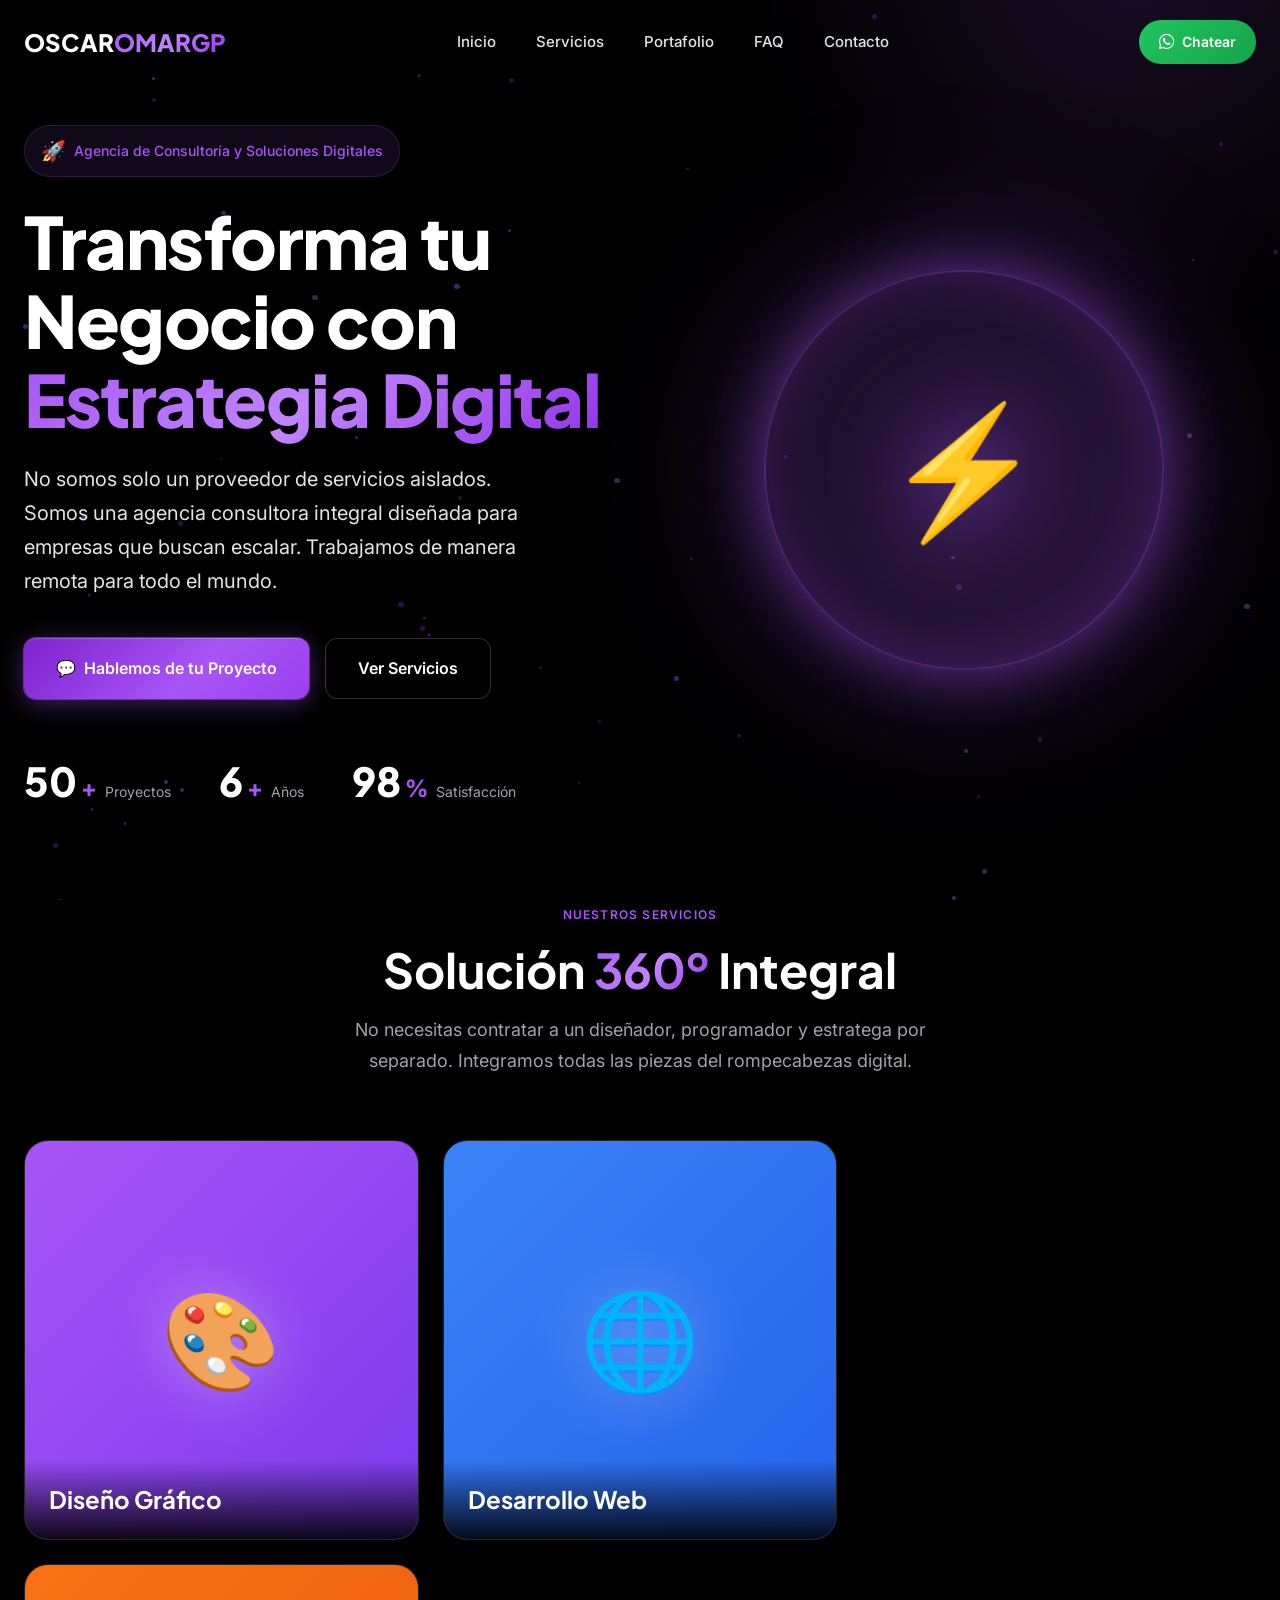
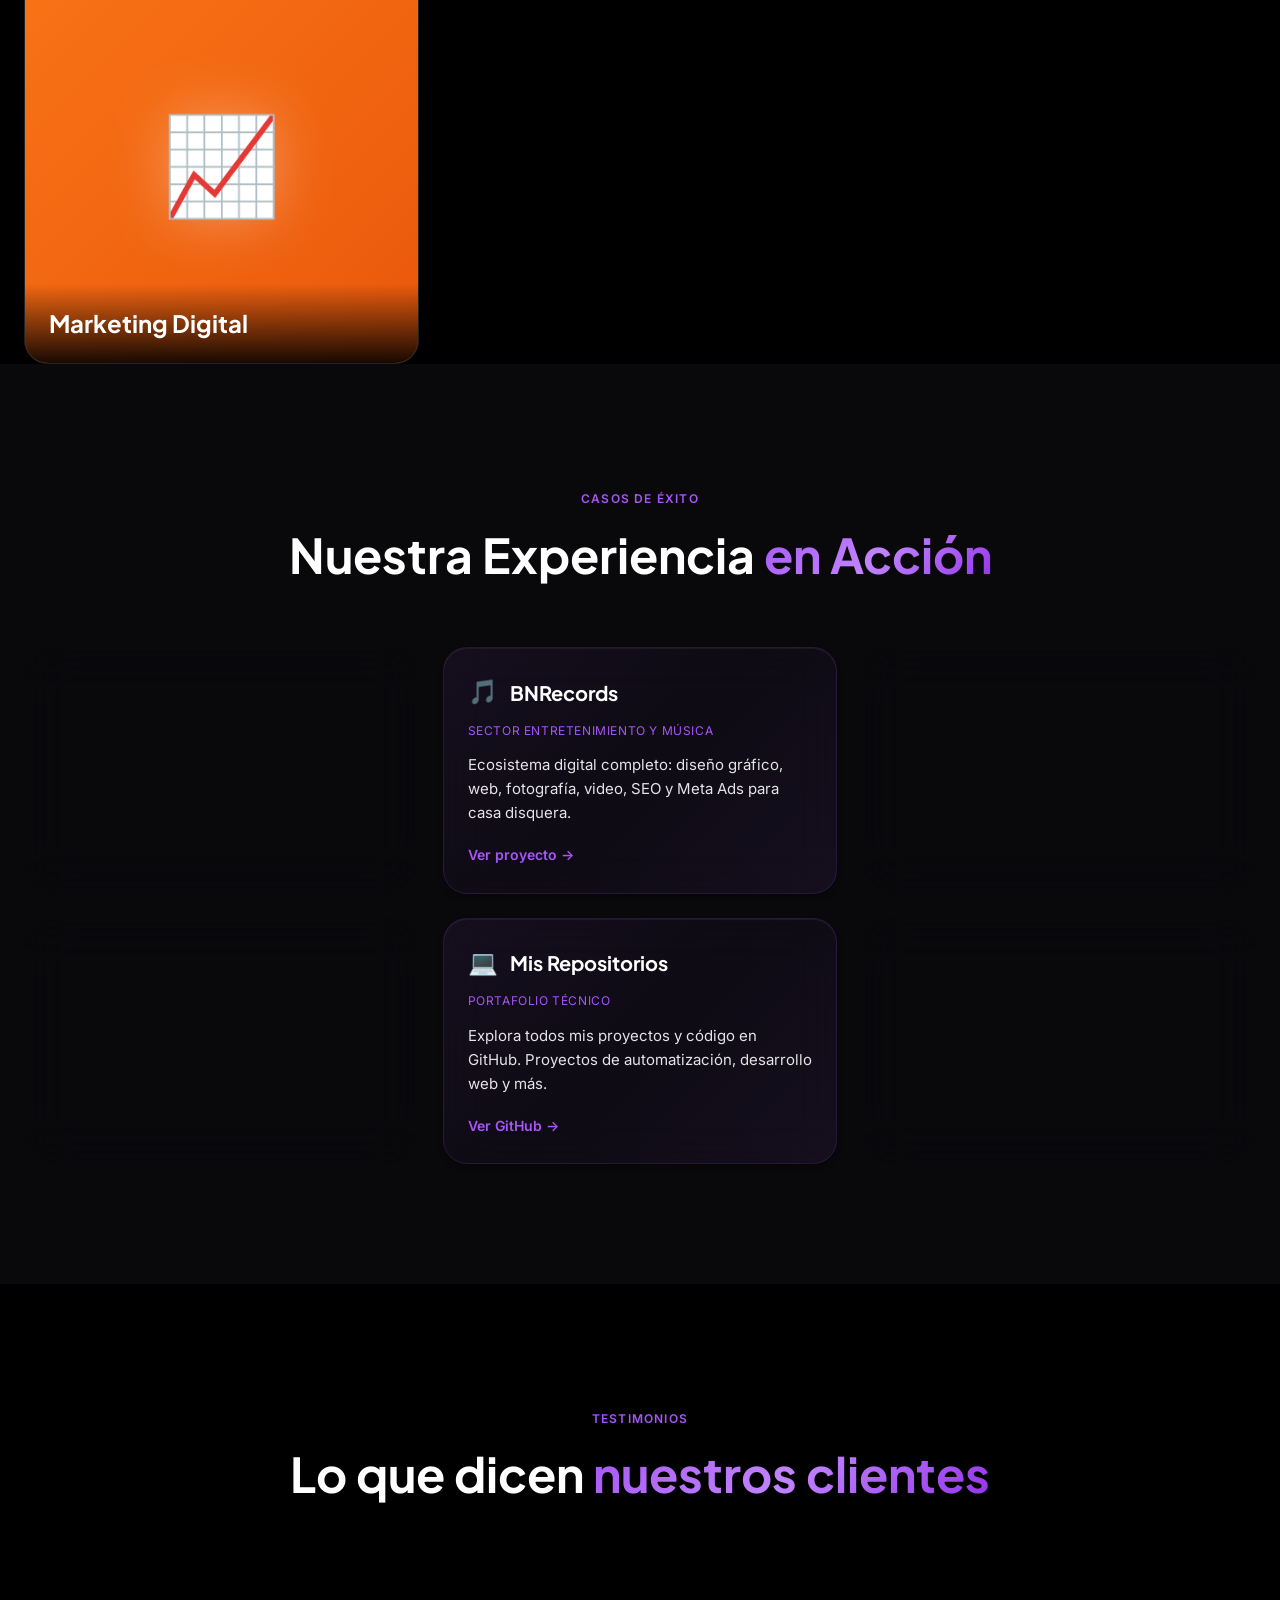
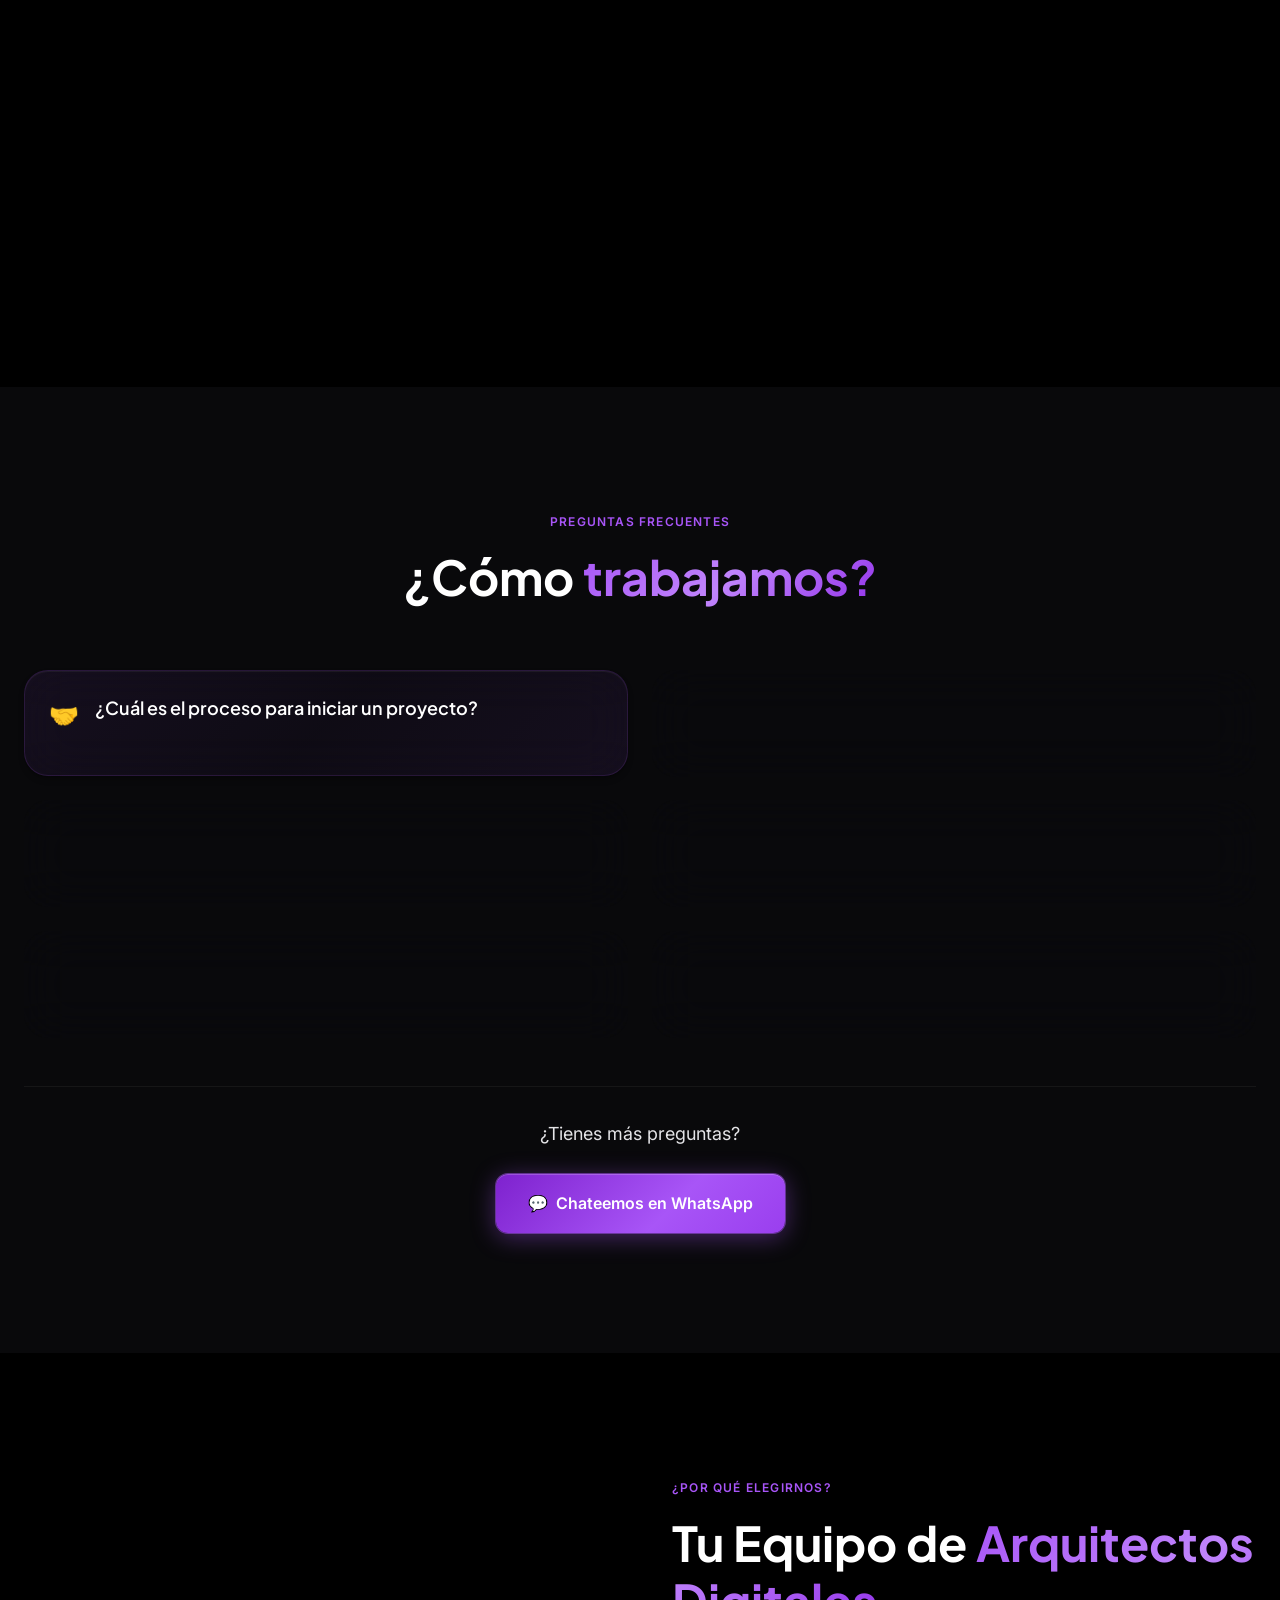
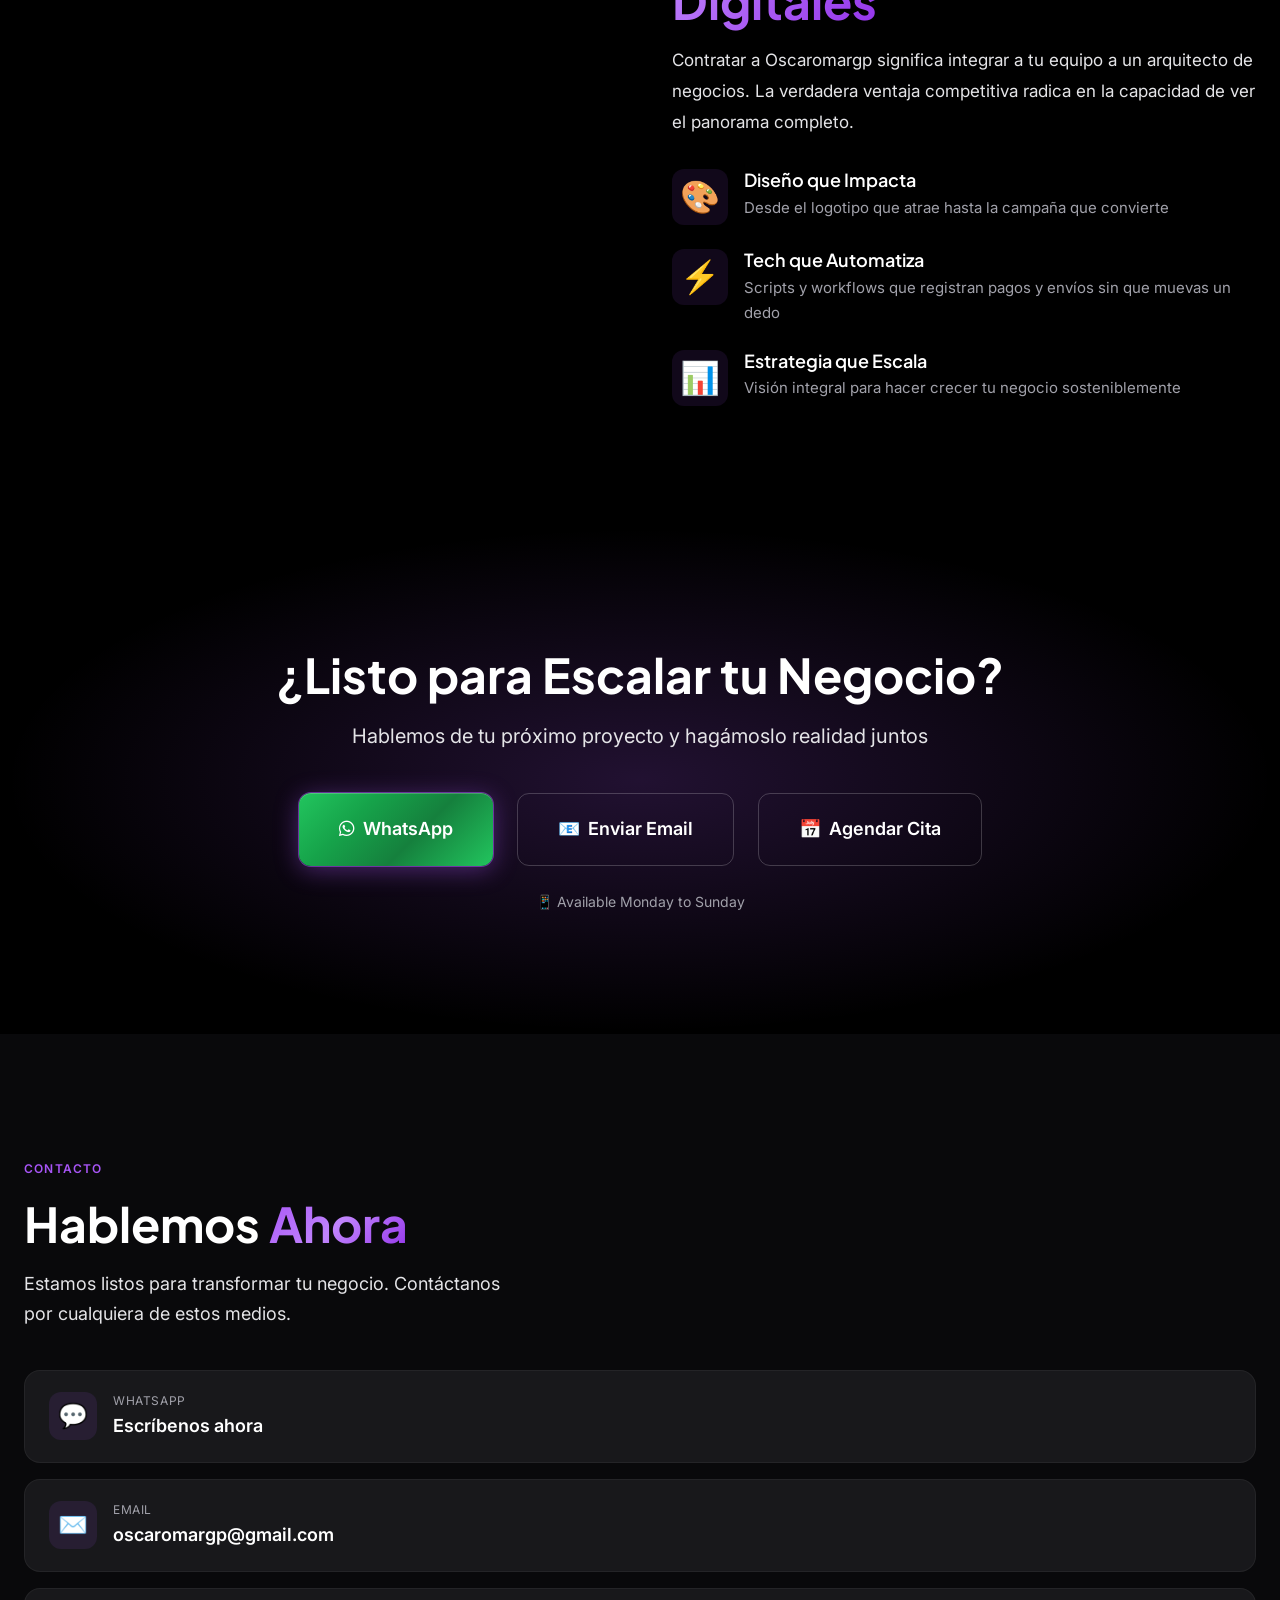
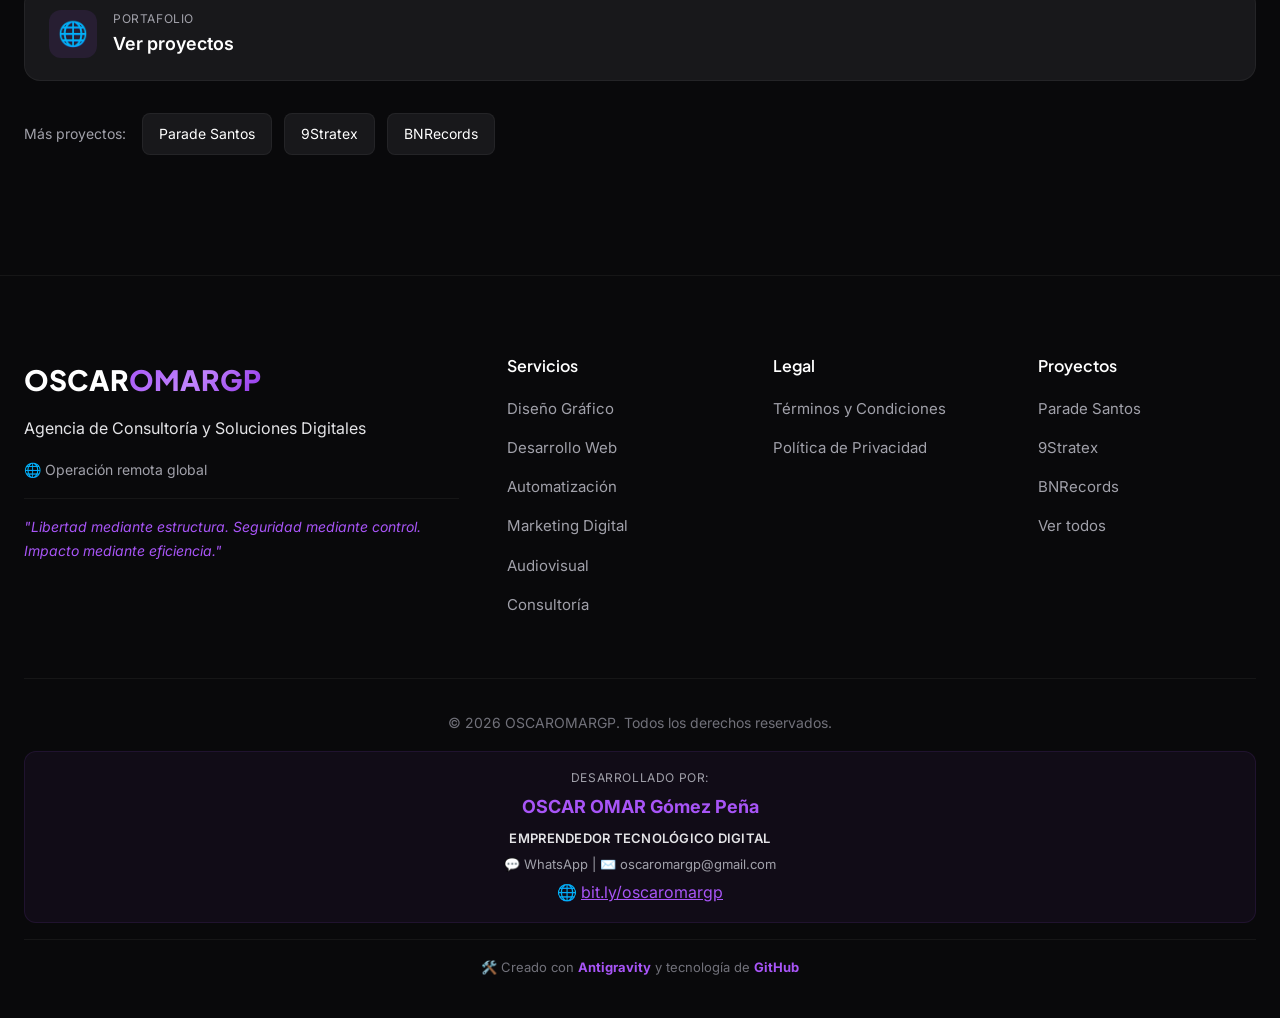
==== commit d7bddd2c: "Fix duplicate Legal in footer, update stats across all service pages" ====
--- a/index.html
+++ b/index.html
@@ -608,13 +608,6 @@
                         <li><a href="#">Ver todos</a></li>
                     </ul>
                 </div>
-                <div class="footer-links">
-                    <h4>Legal</h4>
-                    <ul>
-                        <li><a href="legal/terminos.html">Términos y Condiciones</a></li>
-                        <li><a href="legal/privacidad.html">Política de Privacidad</a></li>
-                    </ul>
-                </div>
             </div>
             <div class="footer-bottom">
                 <div class="credits">
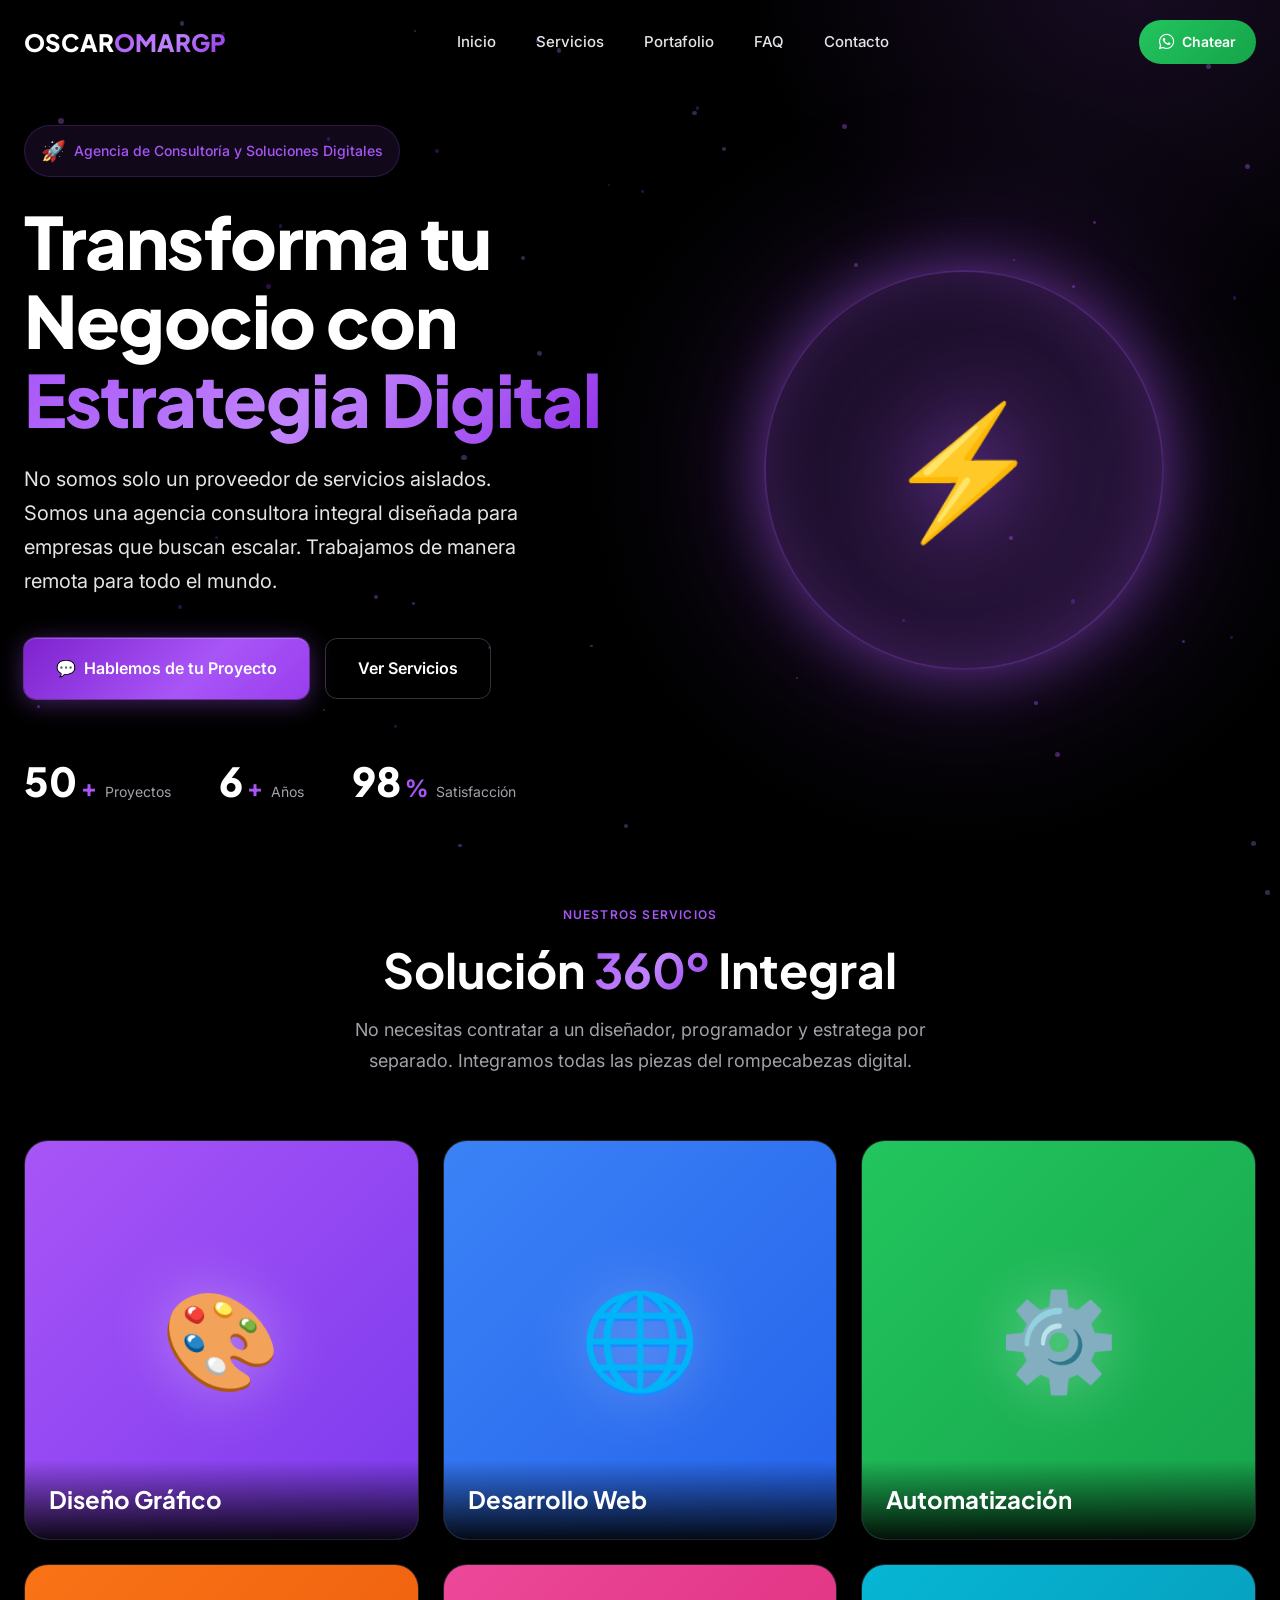
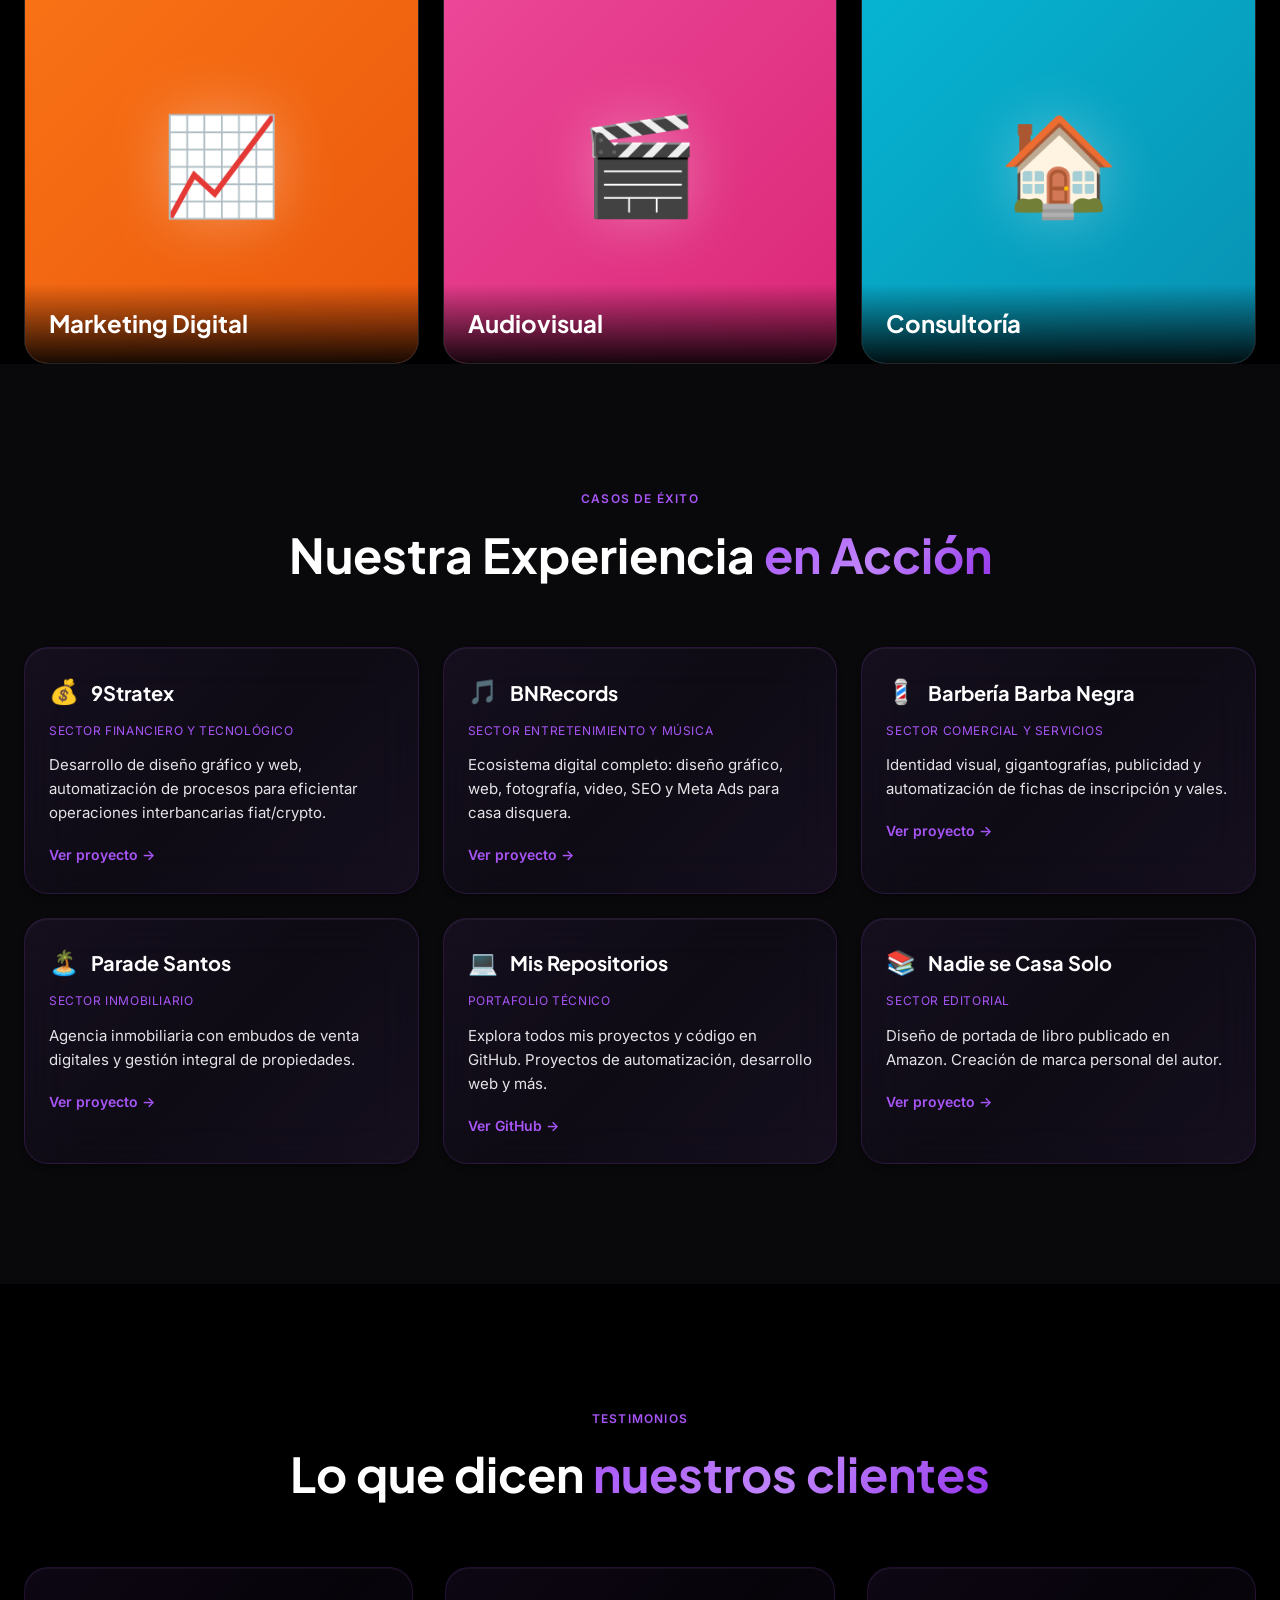
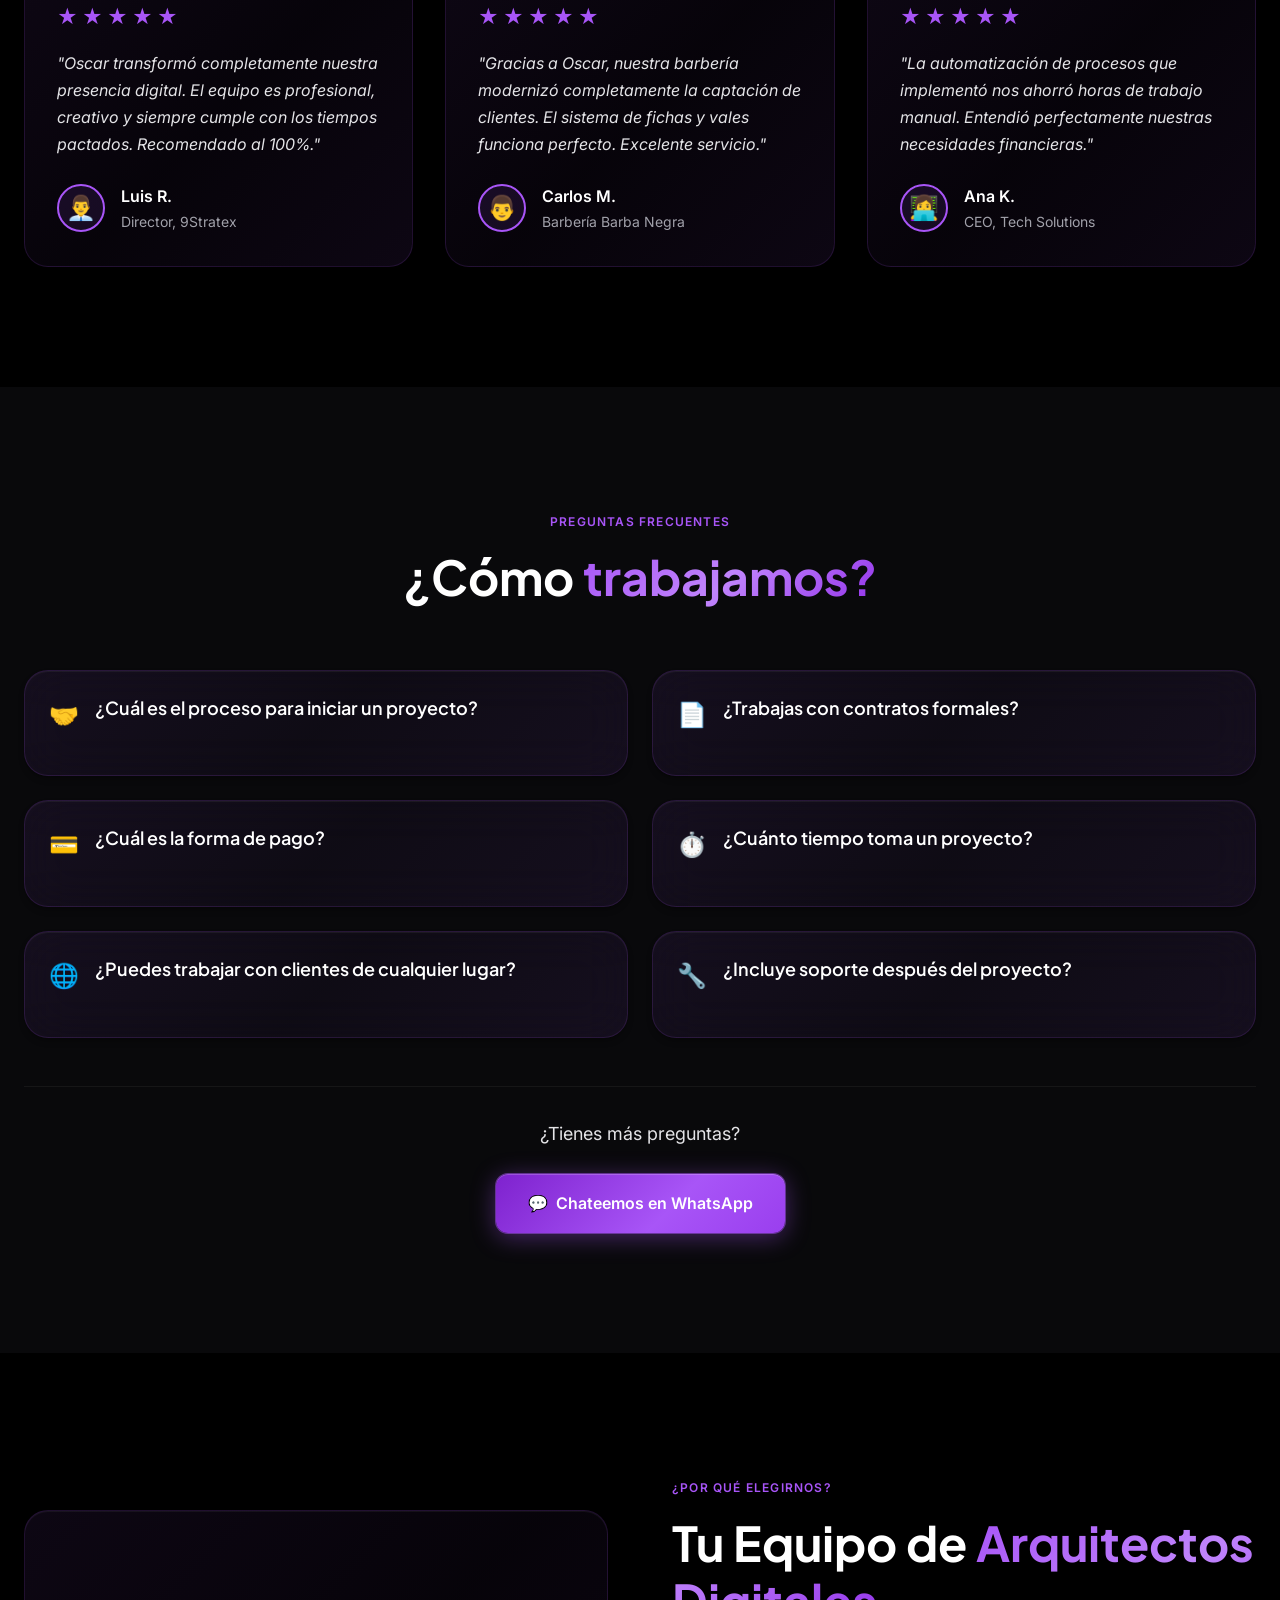
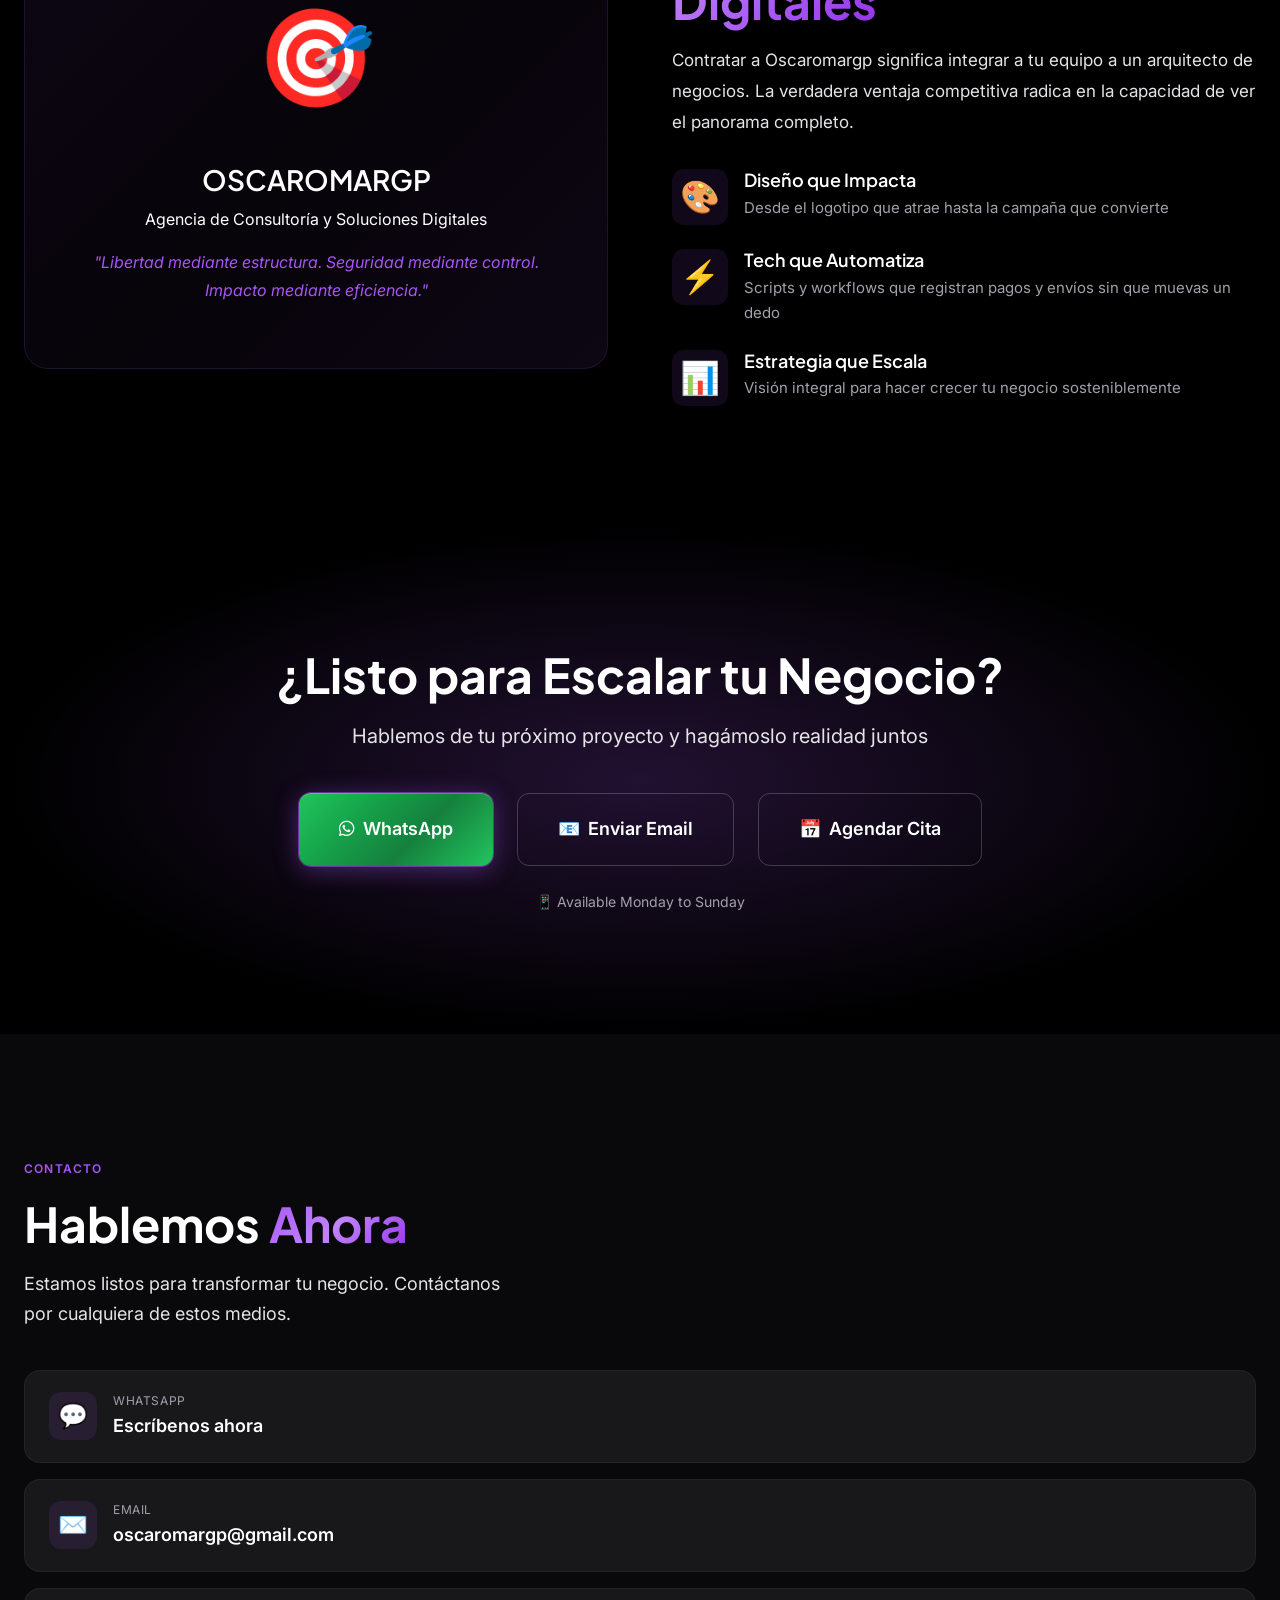
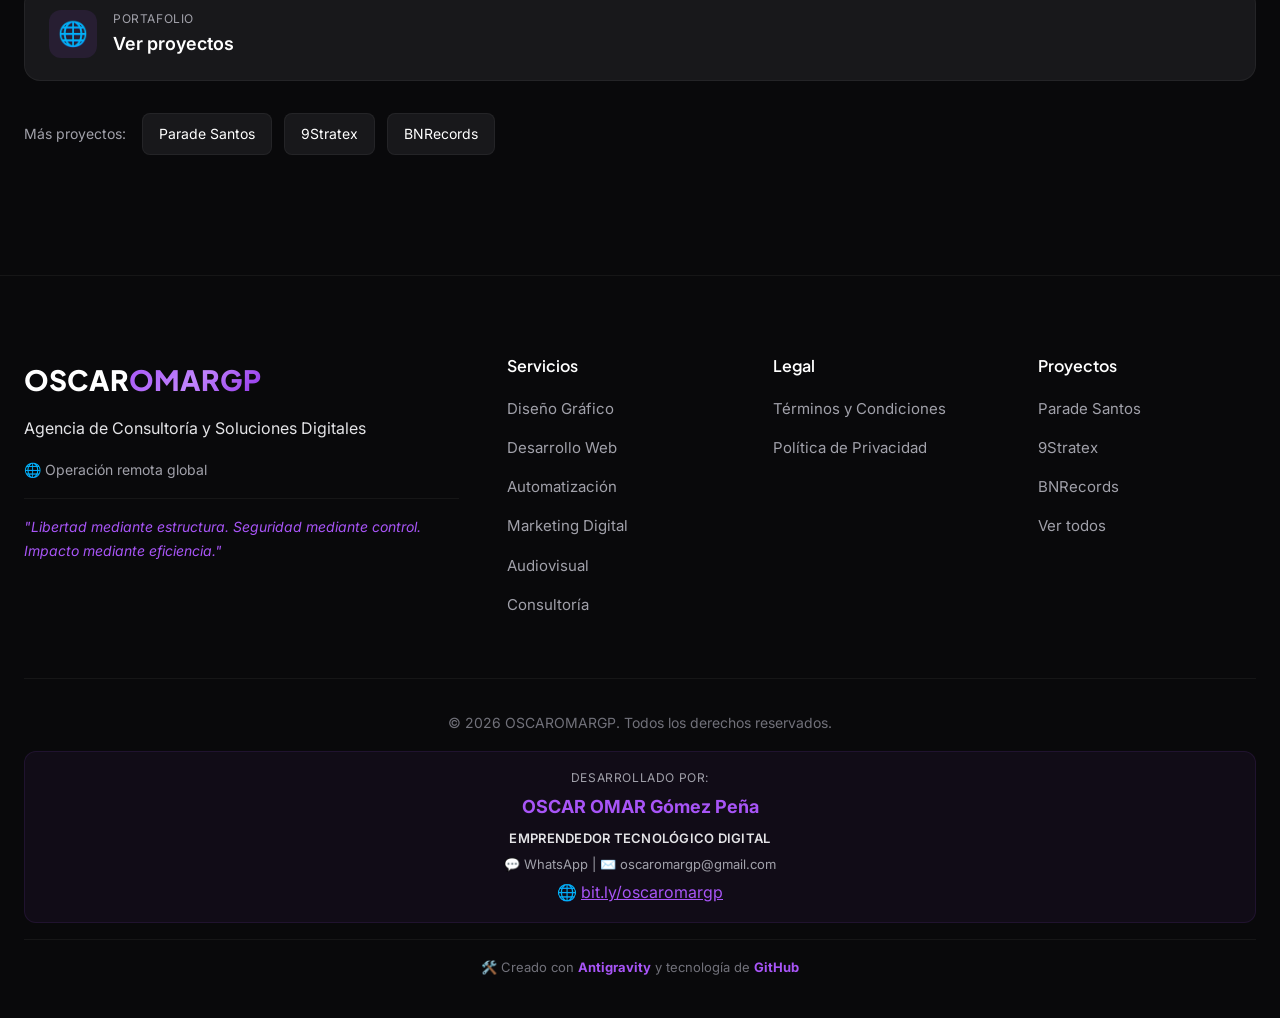
==== commit e83717cf: "feat: Unificar diseño, añadir traducción Google, mejorar copy con técnicas de venta y neuromarketing" ====
--- a/index.html
+++ b/index.html
@@ -632,5 +632,48 @@
 
     <!-- Scripts -->
     <script src="script.js"></script>
+    
+    <!-- Google Translate Widget -->
+    <div id="google_translate_element" style="position: fixed; bottom: 20px; right: 20px; z-index: 9999;"></div>
+    <script type="text/javascript">
+        function googleTranslateElementInit() {
+            new google.translate.TranslateElement({pageLanguage: 'es', includedLanguages: 'en,es,pt,fr,de', layout: google.translate.TranslateElement.InlineLayout.SIMPLE, gaTrack: true, gaId: 'UA-XXXXXXXXX-X'}, 'google_translate_element');
+        }
+    </script>
+    <script type="text/javascript" src="//translate.google.com/translate_a/element.js?cb=googleTranslateElementInit"></script>
+    
+    <!-- Translation Button Style -->
+    <style>
+        .goog-te-gadget {
+            font-family: 'Inter', sans-serif !important;
+            font-size: 12px !important;
+        }
+        .goog-te-gadget .goog-te-combo {
+            background: linear-gradient(135deg, rgba(168, 85, 247, 0.15) 0%, rgba(168, 85, 247, 0.08) 100%) !important;
+            border: 1px solid rgba(168, 85, 247, 0.3) !important;
+            border-radius: 8px !important;
+            padding: 8px 12px !important;
+            color: #FFFFFF !important;
+            backdrop-filter: blur(12px);
+        }
+        .goog-te-gadget-simple {
+            background: transparent !important;
+            border: none !important;
+            padding: 0 !important;
+        }
+        .goog-te-gadget-simple span {
+            color: #E4E4E7 !important;
+            border: none !important;
+        }
+        .goog-te-menu-value span {
+            color: #FFFFFF !important;
+        }
+        .goog-te-banner-frame {
+            display: none !important;
+        }
+        body { top: 0 !important; }
+        .skiptranslate { display: none !important; }
+        #goog-gt-tt { display: none !important; }
+    </style>
 </body>
 </html>
--- a/styles.css
+++ b/styles.css
@@ -1492,4 +1492,64 @@
     .particle:nth-child(n+20) {
         display: none;
     }
+}
+
+/* ========================================
+   GOOGLE TRANSLATE WIDGET STYLES
+   ======================================== */
+#google_translate_element {
+    position: fixed;
+    bottom: 20px;
+    right: 20px;
+    z-index: 9999;
+}
+
+#google_translate_element .goog-te-gadget {
+    font-family: 'Inter', sans-serif !important;
+    font-size: 12px !important;
+}
+
+#google_translate_element .goog-te-gadget-simple {
+    background: linear-gradient(135deg, rgba(168, 85, 247, 0.15) 0%, rgba(168, 85, 247, 0.08) 100%) !important;
+    border: 1px solid rgba(168, 85, 247, 0.3) !important;
+    border-radius: 12px !important;
+    padding: 10px 16px !important;
+    backdrop-filter: blur(12px);
+    -webkit-backdrop-filter: blur(12px);
+}
+
+#google_translate_element .goog-te-gadget-simple span {
+    color: #E4E4E7 !important;
+    border: none !important;
+}
+
+#google_translate_element .goog-te-menu-value span {
+    color: #FFFFFF !important;
+}
+
+#google_translate_element .goog-te-banner-frame {
+    display: none !important;
+}
+
+#google_translate_element .skiptranslate {
+    display: none !important;
+}
+
+#google_translate_element #goog-gt-tt {
+    display: none !important;
+}
+
+body {
+    top: 0 !important;
+}
+
+@media (max-width: 768px) {
+    #google_translate_element {
+        bottom: 15px;
+        right: 15px;
+    }
+    
+    #google_translate_element .goog-te-gadget-simple {
+        padding: 8px 12px !important;
+    }
 }
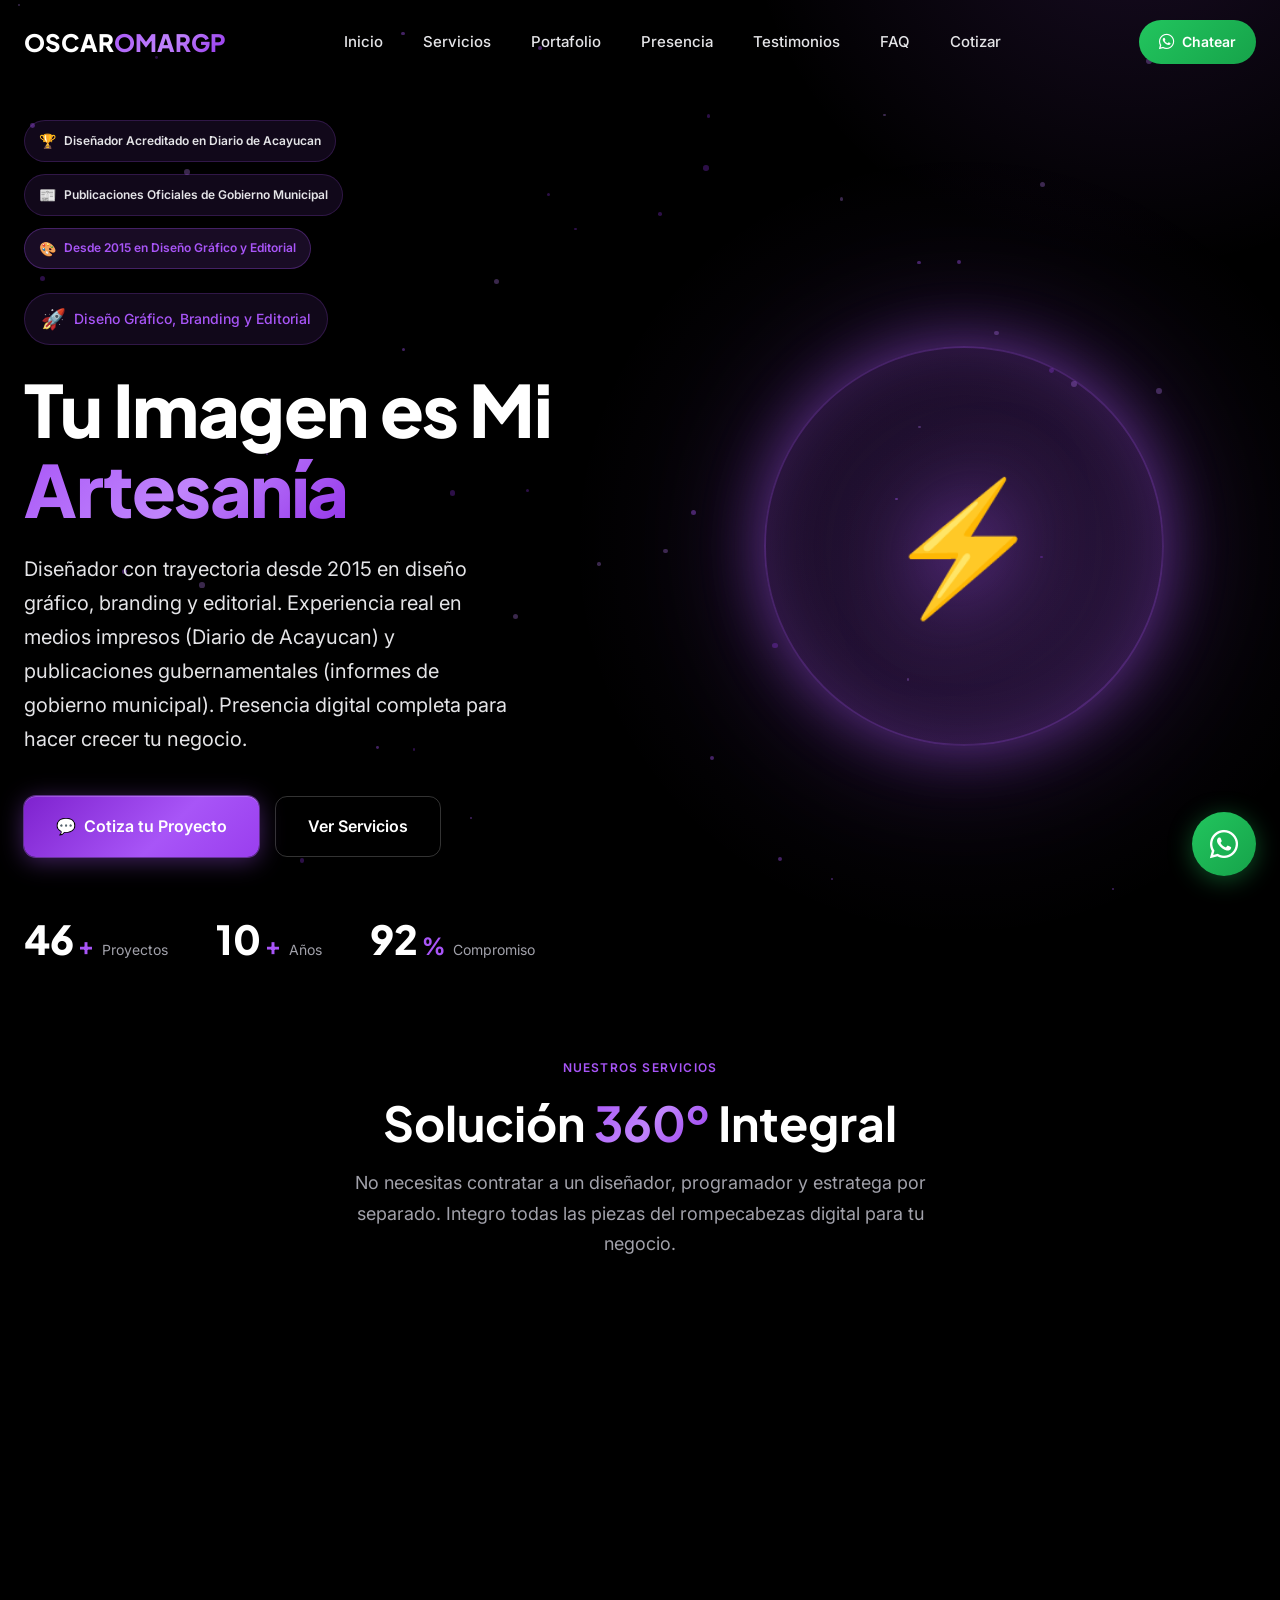
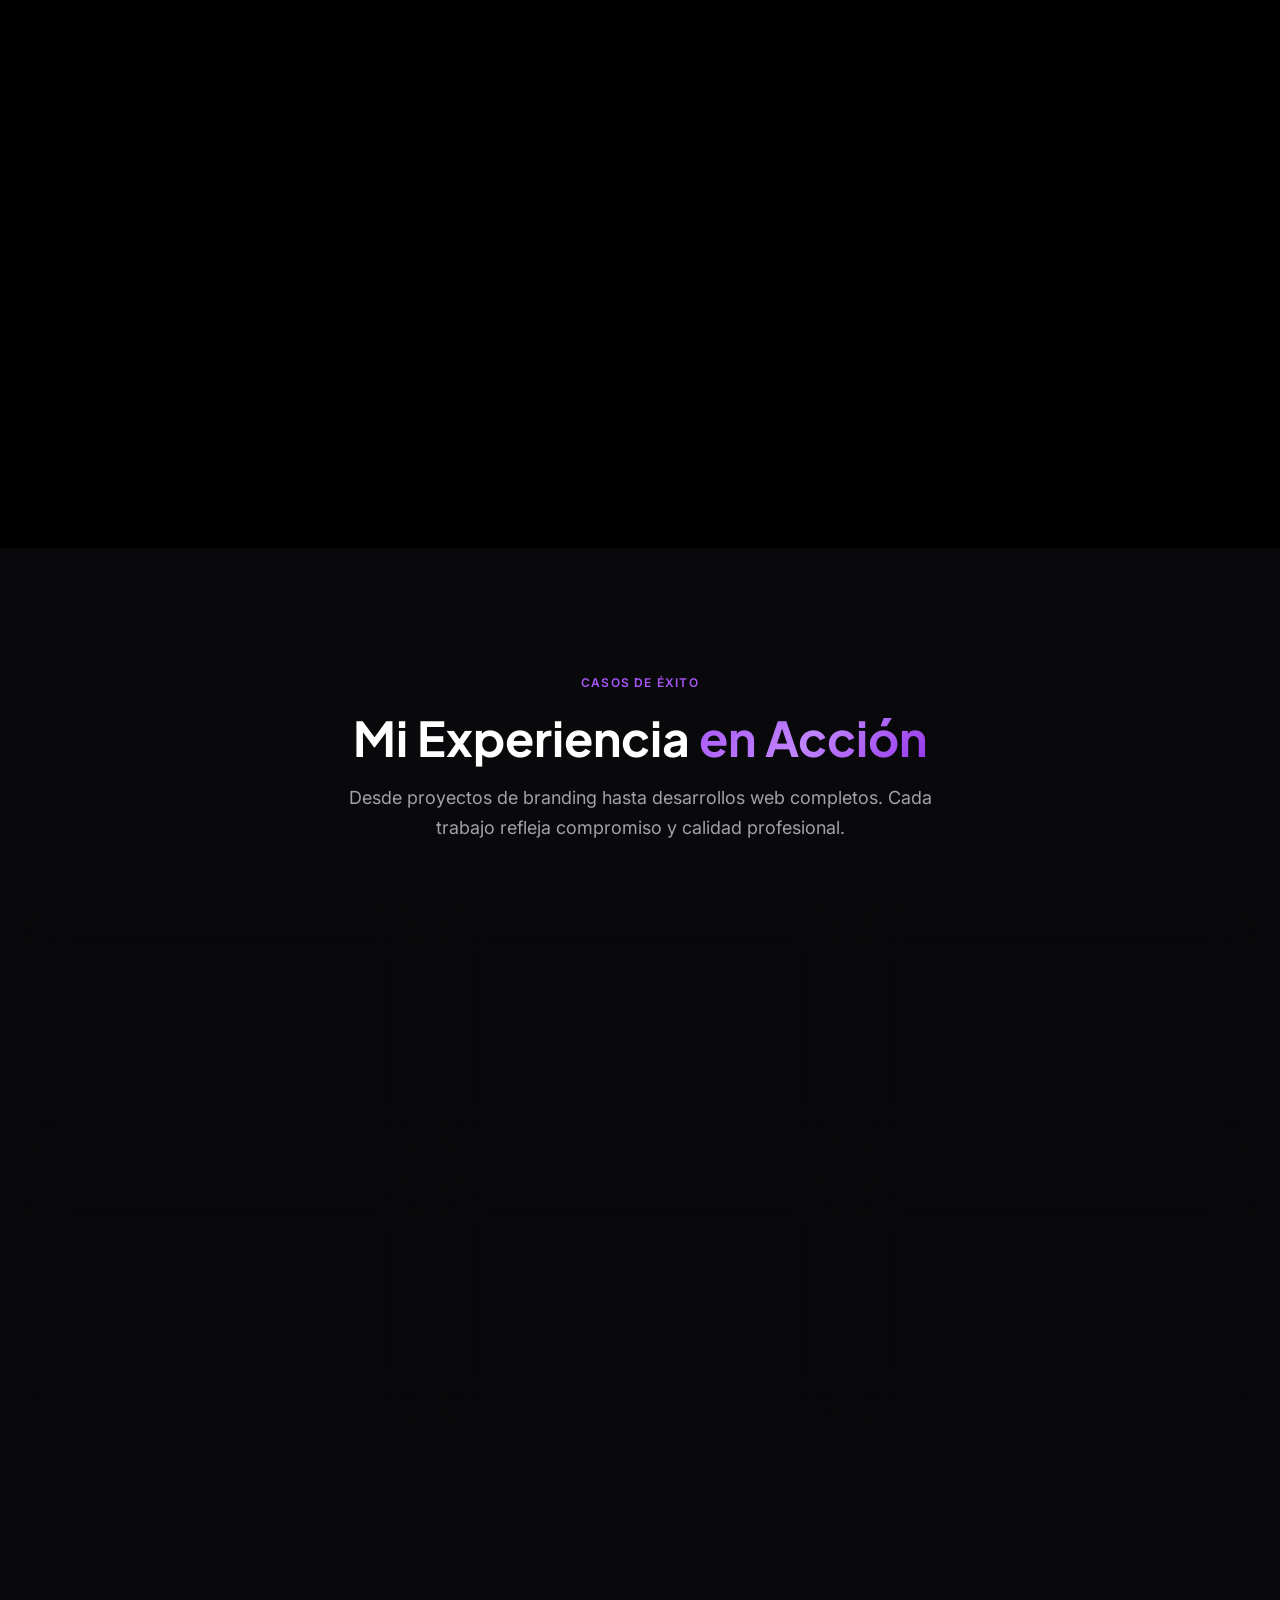
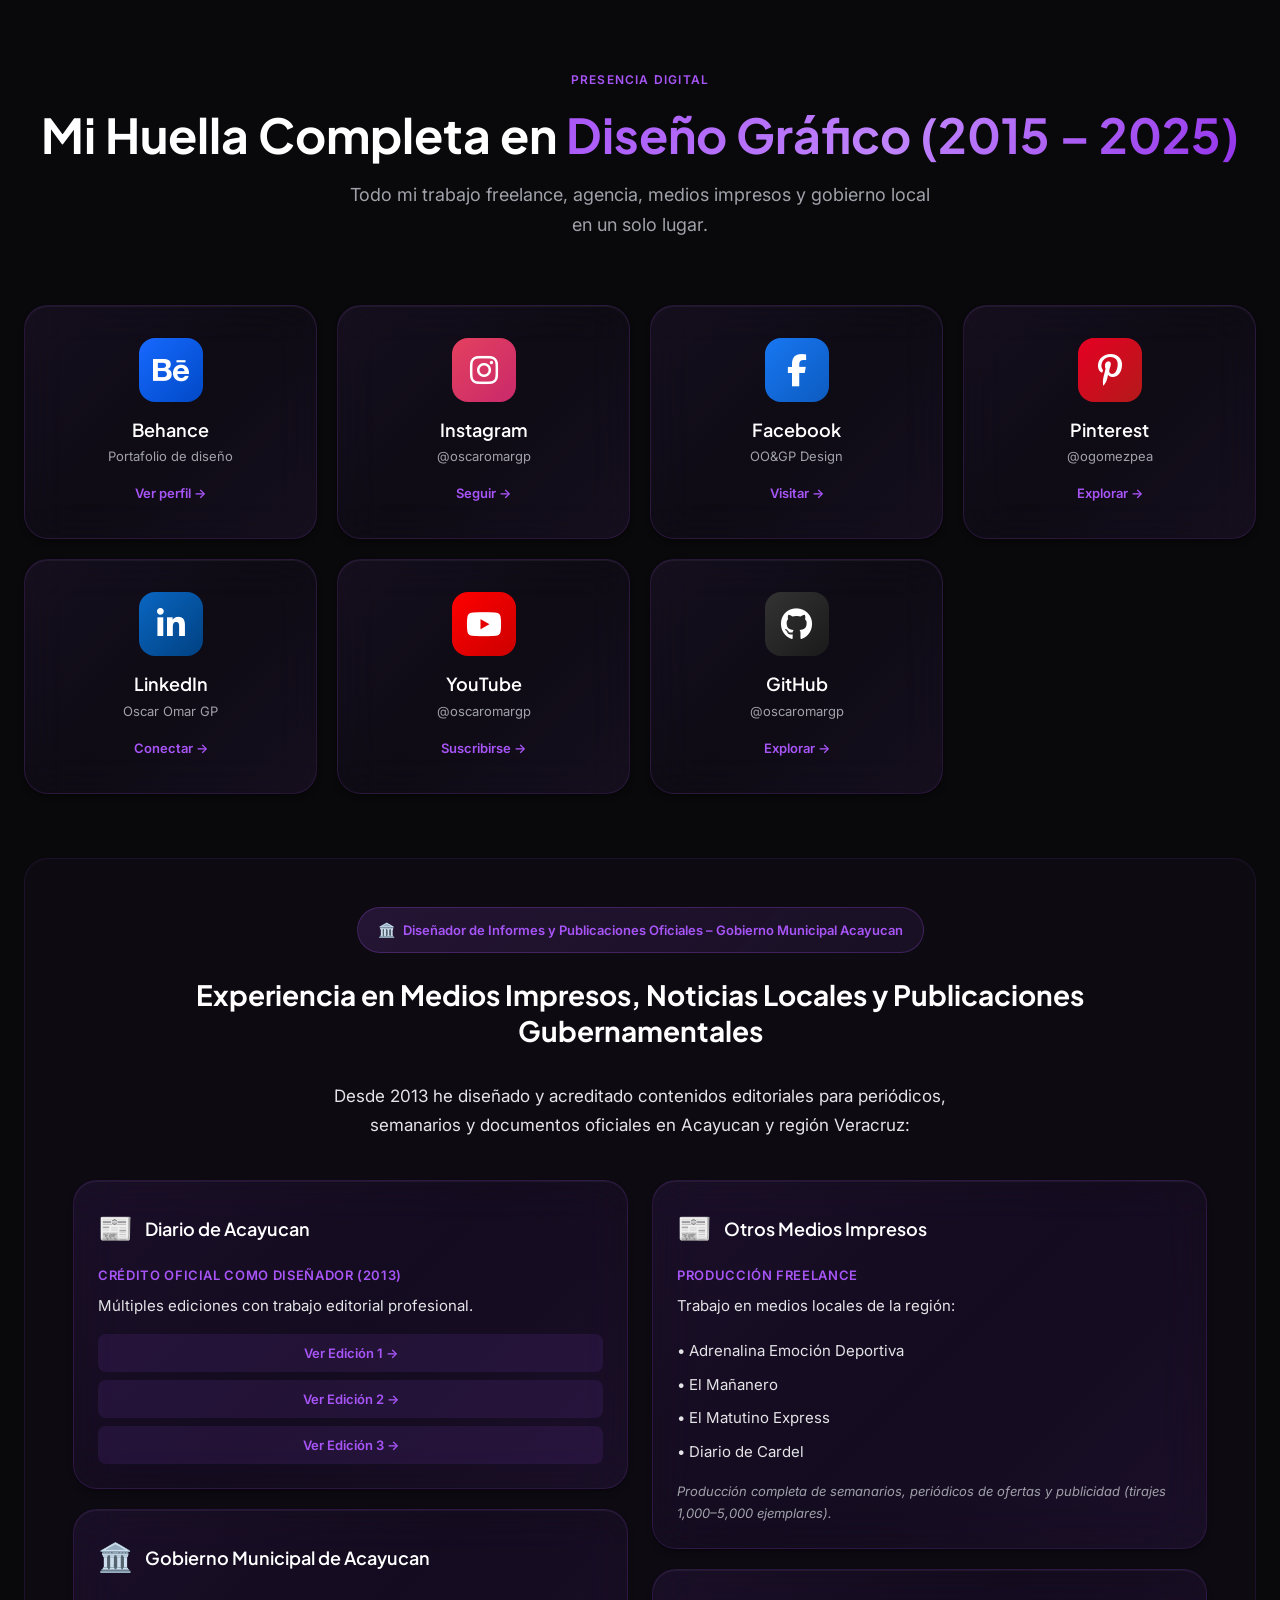
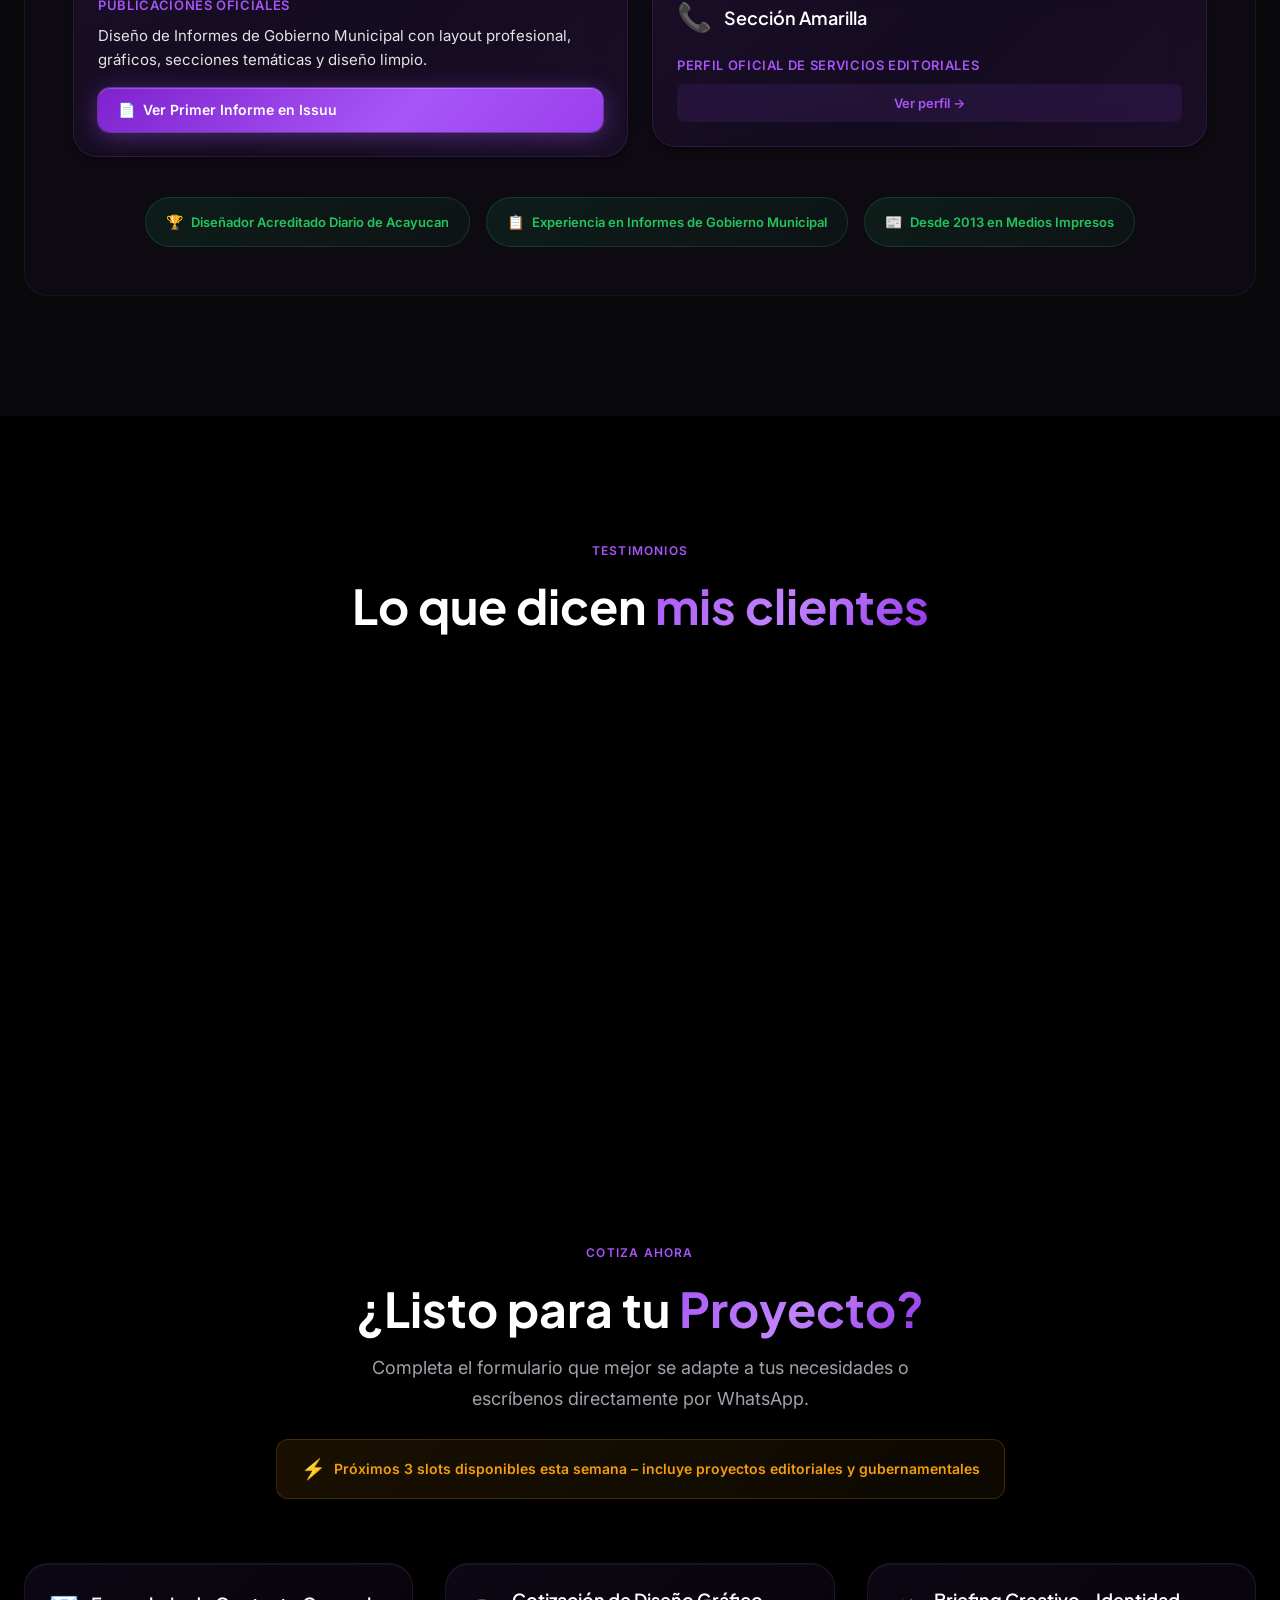
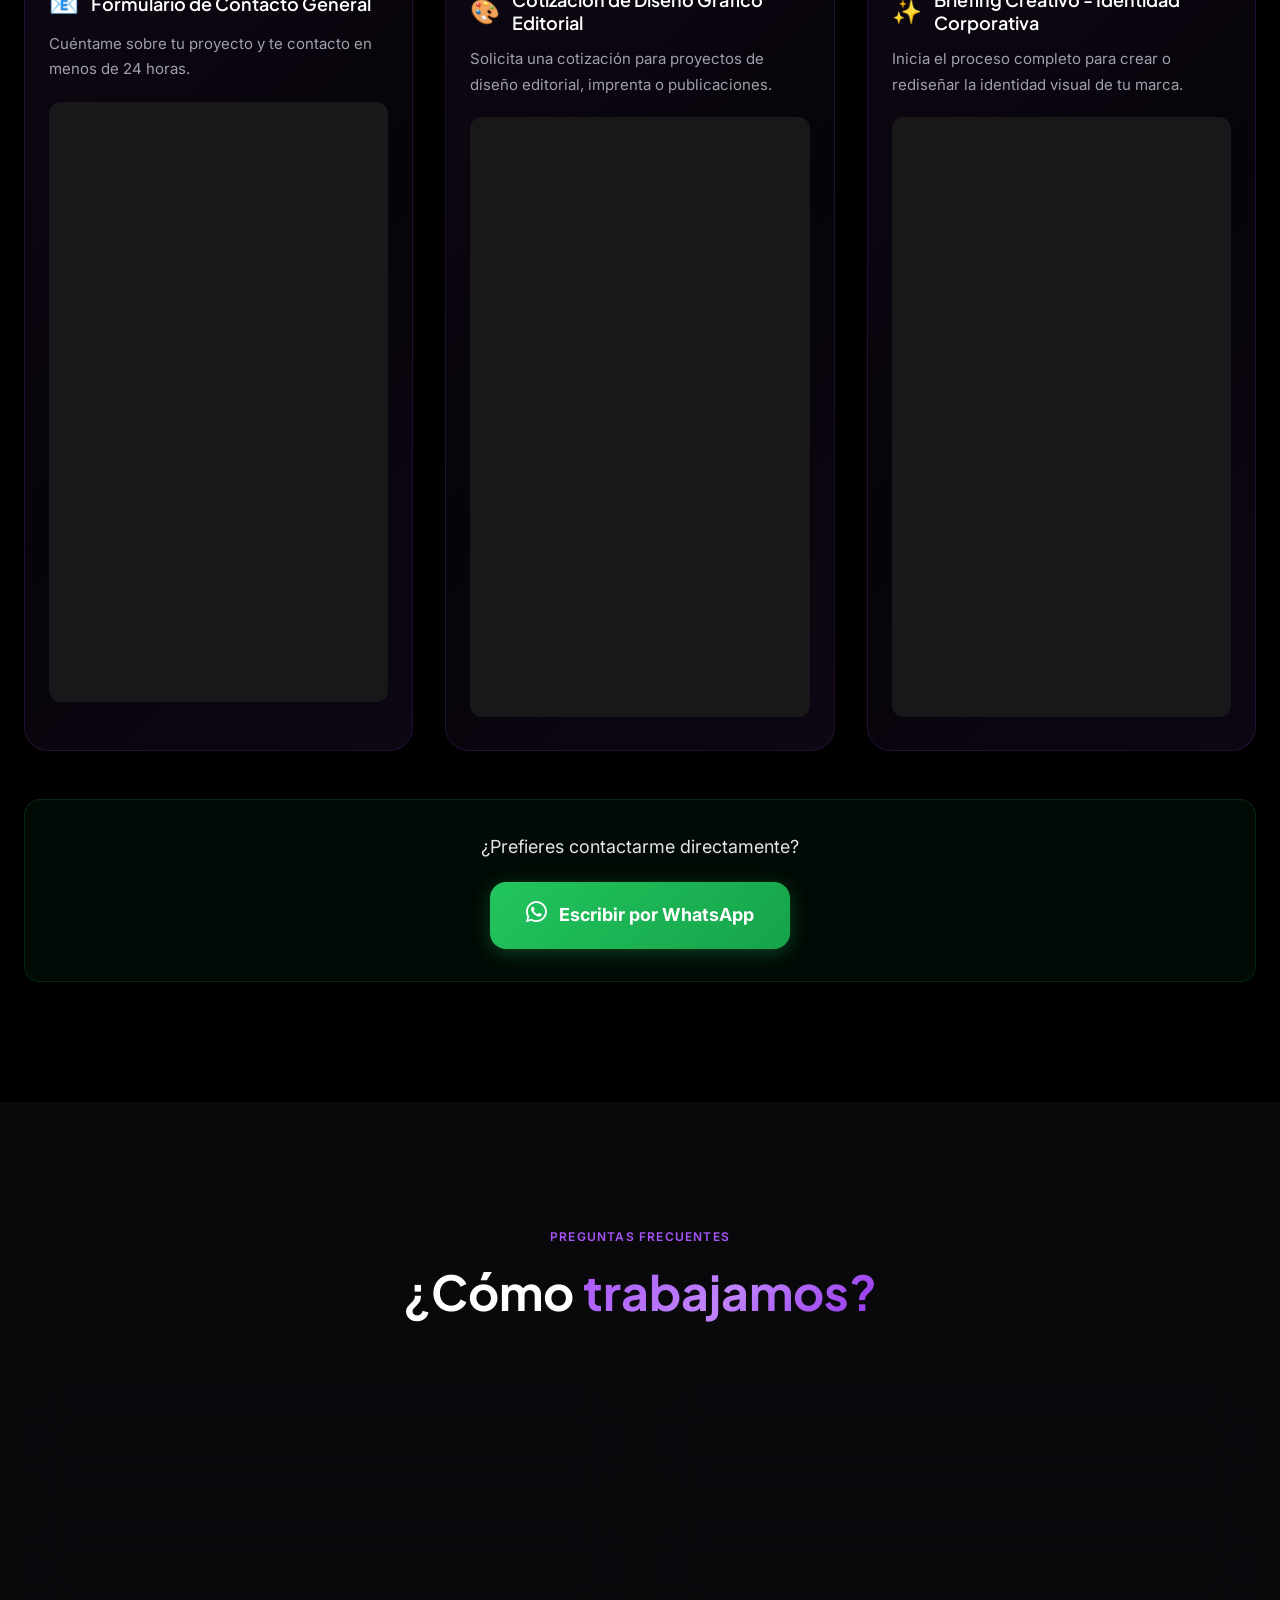
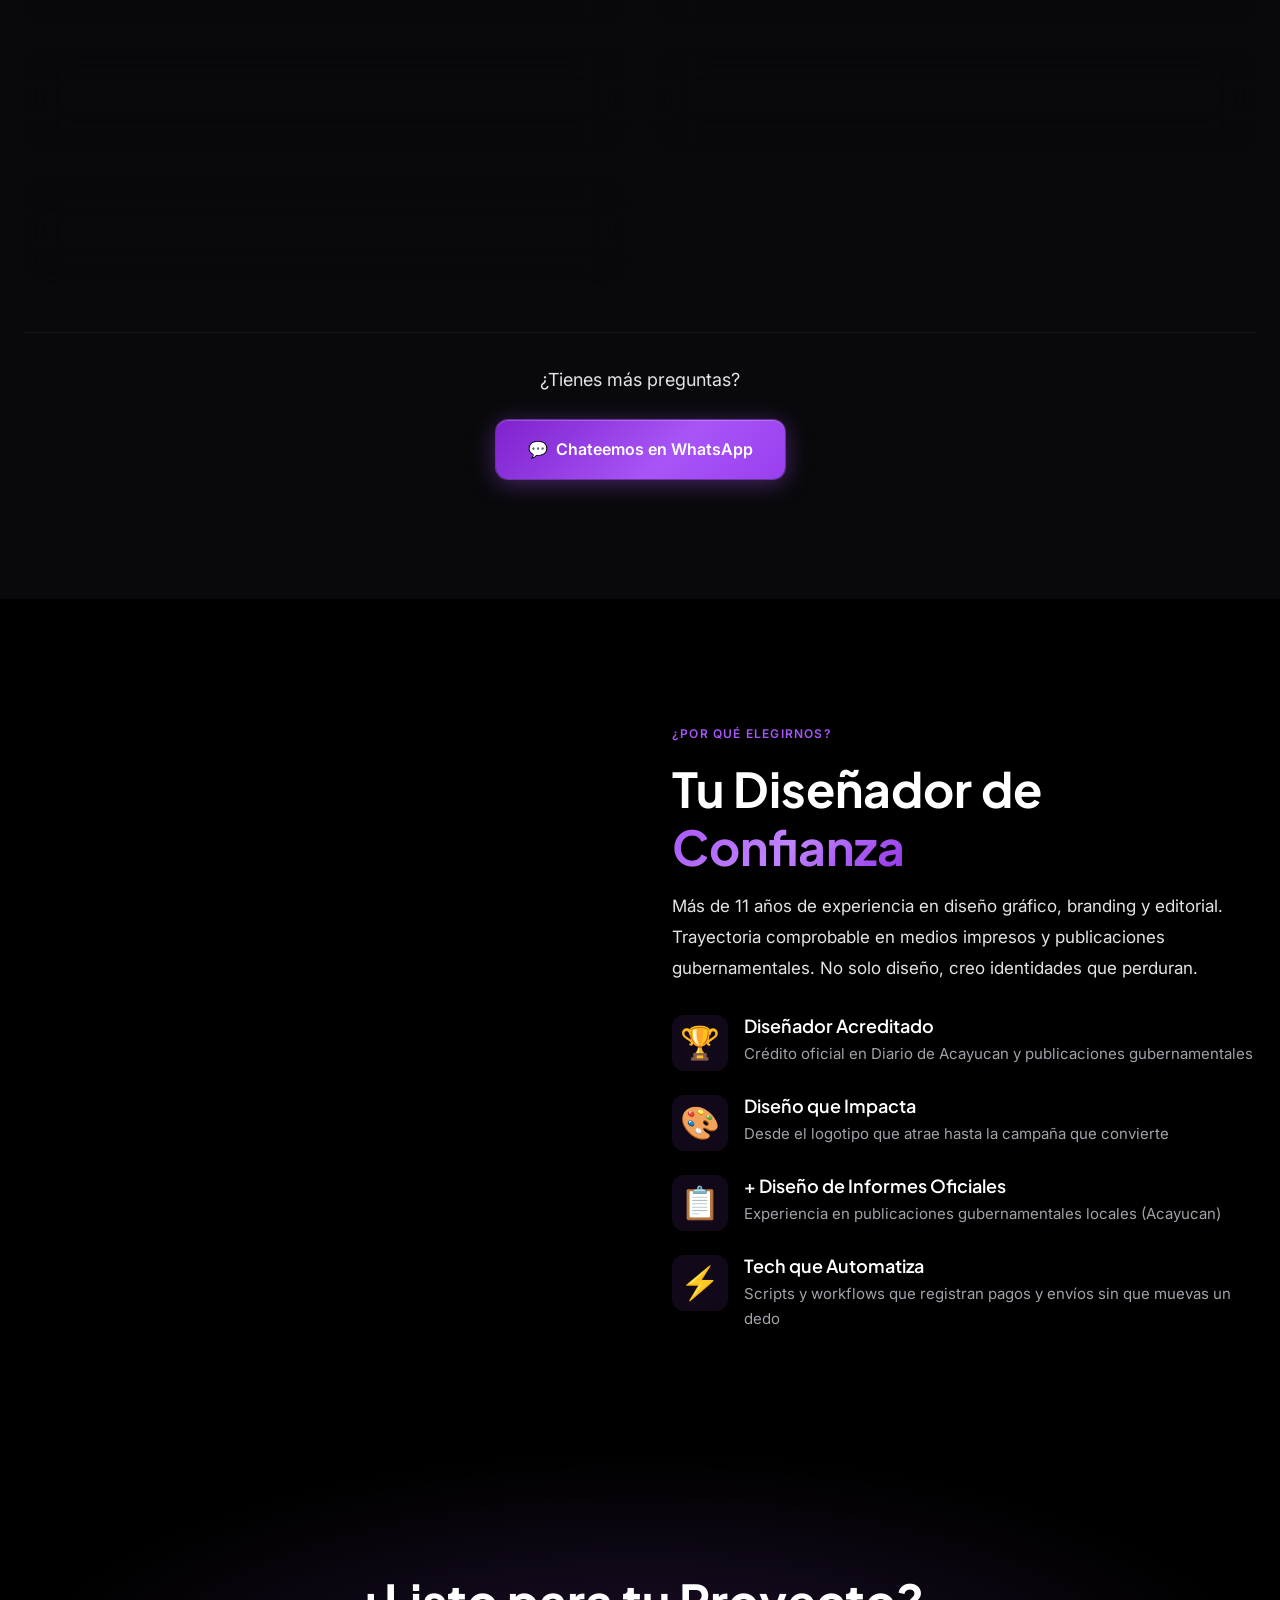
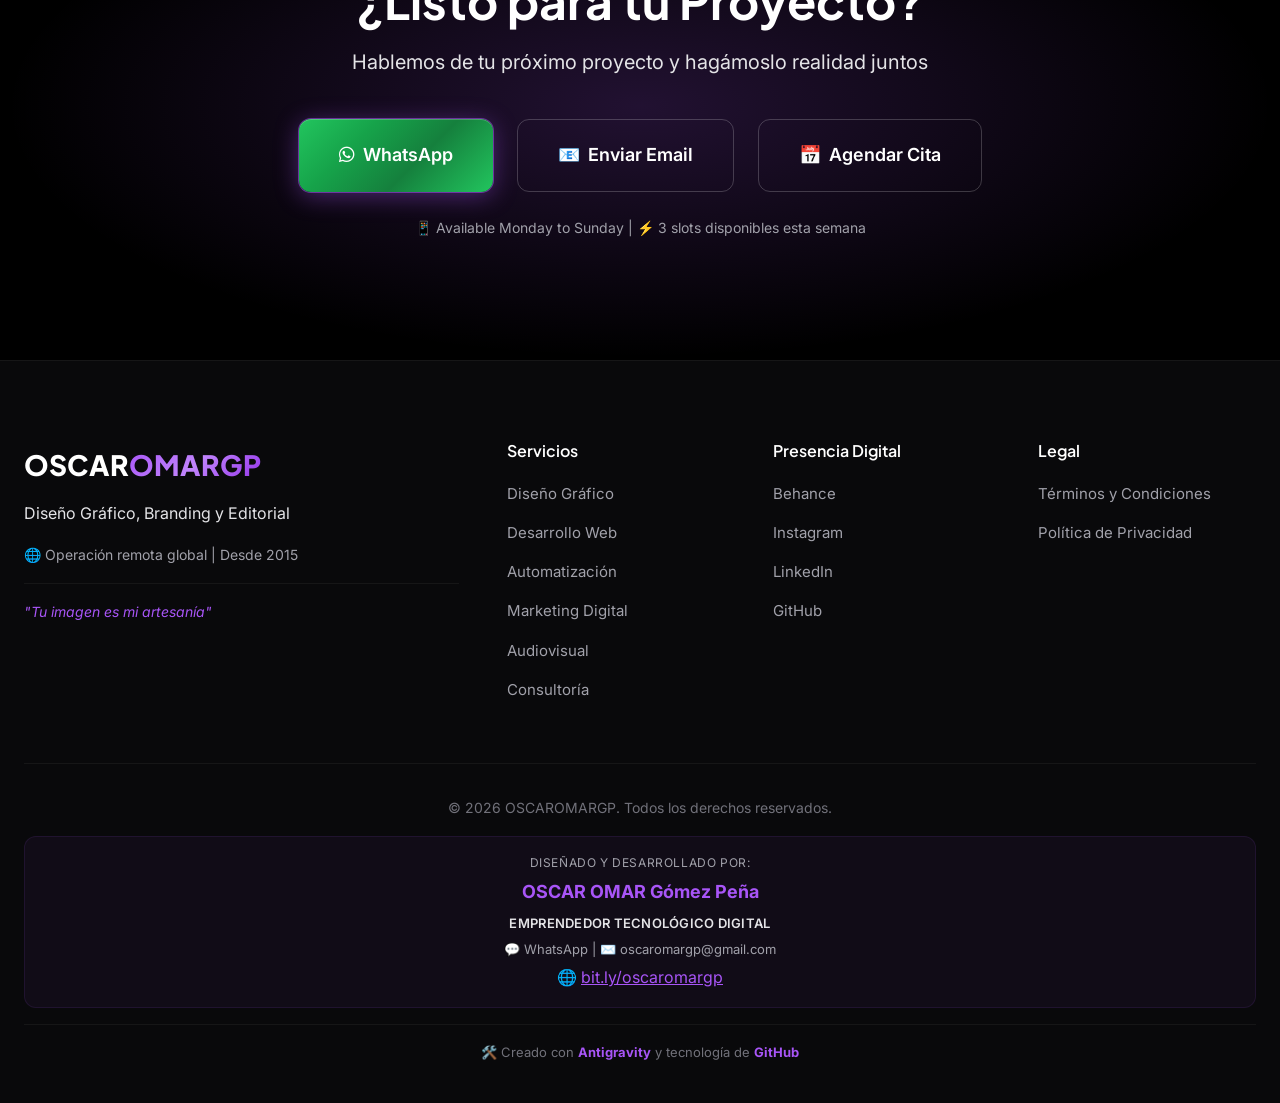
==== commit 7be360c0: "v4.0.0: Landing completa con presencia digital, medios impresos y formularios - Nueva sección 'Prese" ====
--- a/index.html
+++ b/index.html
@@ -3,8 +3,26 @@
 <head>
     <meta charset="UTF-8">
     <meta name="viewport" content="width=device-width, initial-scale=1.0">
-    <title>OSCAROMARGP | Agencia de Consultoría y Soluciones Digitales</title>
-    <meta name="description" content="Agencia consultora integral para empresas que buscan escalar. Diseño, desarrollo web, automatización y marketing digital.">
+    <title>OSCAROMARGP | Diseño Gráfico, Branding y Editorial (Desde 2015)</title>
+    <meta name="description" content="Diseñador gráfico profesional desde 2015. Acreditado en Diario de Acayucan, informes gubernamentales y publicaciones editoriales. Diseño, branding, editorial y presencia digital completa.">
+    <meta name="keywords" content="diseño gráfico, branding, editorial, Diario de Acayucan, informes de gobierno, Acayucan, identidad visual, logotipo">
+    <meta name="author" content="Oscar Omar Gómez Peña">
+    <meta name="robots" content="index, follow">
+    
+    <!-- Open Graph -->
+    <meta property="og:type" content="website">
+    <meta property="og:url" content="https://oscaromargp.github.io/Oscaromargp/">
+    <meta property="og:title" content="OSCAROMARGP | Diseño Gráfico Profesional desde 2015">
+    <meta property="og:description" content="Diseñador acreditado en Diario de Acayucan. Experiencia en medios impresos, branding y publicaciones gubernamentales.">
+    <meta property="og:image" content="images/og-image.png">
+    <meta property="og:locale" content="es_MX">
+    
+    <!-- Twitter Cards -->
+    <meta property="twitter:card" content="summary_large_image">
+    <meta property="twitter:url" content="https://oscaromargp.github.io/Oscaromargp/">
+    <meta property="twitter:title" content="OSCAROMARGP | Diseño Gráfico Profesional">
+    <meta property="twitter:description" content="Diseñador acreditado en Diario de Acayucan. Diseño editorial, branding y presencia digital.">
+    <meta property="twitter:image" content="images/og-image.png">
     
     <!-- Fonts -->
     <link rel="preconnect" href="https://fonts.googleapis.com">
@@ -27,11 +45,13 @@
                 <span class="logo-text">OSCAR<span class="gradient-text">OMARGP</span></span>
             </a>
             <ul class="nav-links" id="navLinks">
-                <li><a href="index.html" class="nav-link">Inicio</a></li>
+                <li><a href="#hero" class="nav-link">Inicio</a></li>
                 <li><a href="#servicios" class="nav-link">Servicios</a></li>
                 <li><a href="#casos" class="nav-link">Portafolio</a></li>
+                <li><a href="#presencia" class="nav-link">Presencia</a></li>
+                <li><a href="#testimonios" class="nav-link">Testimonios</a></li>
                 <li><a href="#faq" class="nav-link">FAQ</a></li>
-                <li><a href="#contacto" class="nav-link">Contacto</a></li>
+                <li><a href="#cotiza" class="nav-link">Cotizar</a></li>
             </ul>
             <a href="https://wa.me/526121078075" target="_blank" class="btn-whatsapp-nav">
                 <i class="fab fa-whatsapp"></i> Chatear
@@ -49,20 +69,34 @@
         <div class="hero-bg-gradient"></div>
         <div class="hero-container">
             <div class="hero-content">
+                <div class="hero-badges">
+                    <span class="hero-badge">
+                        <span class="badge-icon">🏆</span>
+                        Diseñador Acreditado en Diario de Acayucan
+                    </span>
+                    <span class="hero-badge">
+                        <span class="badge-icon">📰</span>
+                        Publicaciones Oficiales de Gobierno Municipal
+                    </span>
+                    <span class="hero-badge hero-badge-accent">
+                        <span class="badge-icon">🎨</span>
+                        Desde 2015 en Diseño Gráfico y Editorial
+                    </span>
+                </div>
                 <span class="hero-label">
                     <span class="hero-icon">🚀</span>
-                    Agencia de Consultoría y Soluciones Digitales
+                    Diseño Gráfico, Branding y Editorial
                 </span>
                 <h1 class="hero-title">
-                    Transforma tu Negocio con <span class="gradient-text">Estrategia Digital</span>
+                    Tu Imagen es Mi <span class="gradient-text">Artesanía</span>
                 </h1>
                 <p class="hero-subtitle">
-                    No somos solo un proveedor de servicios aislados. Somos una agencia consultora integral diseñada para empresas que buscan escalar. Trabajamos de manera remota para todo el mundo.
+                    Diseñador con trayectoria desde 2015 en diseño gráfico, branding y editorial. Experiencia real en medios impresos (Diario de Acayucan) y publicaciones gubernamentales (informes de gobierno municipal). Presencia digital completa para hacer crecer tu negocio.
                 </p>
                 <div class="hero-buttons">
-                    <a href="#contacto" class="btn-primary">
+                    <a href="#cotiza" class="btn-primary">
                         <span class="btn-icon">💬</span>
-                        Hablemos de tu Proyecto
+                        Cotiza tu Proyecto
                     </a>
                     <a href="#servicios" class="btn-secondary">
                         Ver Servicios
@@ -75,14 +109,14 @@
                         <span class="stat-label">Proyectos</span>
                     </div>
                     <div class="stat-item">
-                        <span class="stat-number" data-target="6">0</span>
+                        <span class="stat-number" data-target="11">0</span>
                         <span class="stat-suffix">+</span>
                         <span class="stat-label">Años</span>
                     </div>
                     <div class="stat-item">
-                        <span class="stat-number" data-target="98">0</span>
+                        <span class="stat-number" data-target="100">0</span>
                         <span class="stat-suffix">%</span>
-                        <span class="stat-label">Satisfacción</span>
+                        <span class="stat-label">Compromiso</span>
                     </div>
                 </div>
             </div>
@@ -104,7 +138,7 @@
                 <span class="section-label">Nuestros Servicios</span>
                 <h2 class="section-title">Solución <span class="gradient-text">360º</span> Integral</h2>
                 <p class="section-subtitle">
-                    No necesitas contratar a un diseñador, programador y estratega por separado. Integramos todas las piezas del rompecabezas digital.
+                    No necesitas contratar a un diseñador, programador y estratega por separado. Integro todas las piezas del rompecabezas digital para tu negocio.
                 </p>
             </div>
             <div class="services-grid">
@@ -278,7 +312,10 @@
         <div class="container">
             <div class="section-header">
                 <span class="section-label">Casos de Éxito</span>
-                <h2 class="section-title">Nuestra Experiencia <span class="gradient-text">en Acción</span></h2>
+                <h2 class="section-title">Mi Experiencia <span class="gradient-text">en Acción</span></h2>
+                <p class="section-subtitle">
+                    Desde proyectos de branding hasta desarrollos web completos. Cada trabajo refleja compromiso y calidad profesional.
+                </p>
             </div>
             <div class="casos-grid">
                 <div class="caso-card glass-card">
@@ -339,12 +376,177 @@
         </div>
     </section>
 
+    <!-- Presencia Digital Completa -->
+    <section class="presencia-digital" id="presencia">
+        <div class="container">
+            <div class="section-header">
+                <span class="section-label">Presencia Digital</span>
+                <h2 class="section-title">Mi Huella Completa en <span class="gradient-text">Diseño Gráfico (2015 – 2025)</span></h2>
+                <p class="section-subtitle">
+                    Todo mi trabajo freelance, agencia, medios impresos y gobierno local en un solo lugar.
+                </p>
+            </div>
+            
+            <!-- Grid de Enlaces -->
+            <div class="presencia-grid">
+                <a href="https://www.behance.net/oscaromarg350c" target="_blank" class="presencia-card glass-card">
+                    <div class="presencia-icon" style="background: linear-gradient(135deg, #1769FF 0%, #0049C6 100%);">
+                        <i class="fab fa-behance"></i>
+                    </div>
+                    <h3>Behance</h3>
+                    <p>Portafolio de diseño</p>
+                    <span class="presencia-link">Ver perfil →</span>
+                </a>
+                <a href="https://www.instagram.com/oscaromargp/" target="_blank" class="presencia-card glass-card">
+                    <div class="presencia-icon" style="background: linear-gradient(135deg, #E4405F 0%, #C92A6A 100%);">
+                        <i class="fab fa-instagram"></i>
+                    </div>
+                    <h3>Instagram</h3>
+                    <p>@oscaromargp</p>
+                    <span class="presencia-link">Seguir →</span>
+                </a>
+                <a href="https://www.facebook.com/oogpDesing/" target="_blank" class="presencia-card glass-card">
+                    <div class="presencia-icon" style="background: linear-gradient(135deg, #1877F2 0%, #0D5BC0 100%);">
+                        <i class="fab fa-facebook-f"></i>
+                    </div>
+                    <h3>Facebook</h3>
+                    <p>OO&GP Design</p>
+                    <span class="presencia-link">Visitar →</span>
+                </a>
+                <a href="https://mx.pinterest.com/ogomezpea/" target="_blank" class="presencia-card glass-card">
+                    <div class="presencia-icon" style="background: linear-gradient(135deg, #E60023 0%, #B31A1A 100%);">
+                        <i class="fab fa-pinterest-p"></i>
+                    </div>
+                    <h3>Pinterest</h3>
+                    <p>@ogomezpea</p>
+                    <span class="presencia-link">Explorar →</span>
+                </a>
+                <a href="https://mx.linkedin.com/in/oscaromargp" target="_blank" class="presencia-card glass-card">
+                    <div class="presencia-icon" style="background: linear-gradient(135deg, #0A66C2 0%, #004182 100%);">
+                        <i class="fab fa-linkedin-in"></i>
+                    </div>
+                    <h3>LinkedIn</h3>
+                    <p>Oscar Omar GP</p>
+                    <span class="presencia-link">Conectar →</span>
+                </a>
+                <a href="https://www.youtube.com/@oscaromargp" target="_blank" class="presencia-card glass-card">
+                    <div class="presencia-icon" style="background: linear-gradient(135deg, #FF0000 0%, #CC0000 100%);">
+                        <i class="fab fa-youtube"></i>
+                    </div>
+                    <h3>YouTube</h3>
+                    <p>@oscaromargp</p>
+                    <span class="presencia-link">Suscribirse →</span>
+                </a>
+                <a href="https://github.com/oscaromargp" target="_blank" class="presencia-card glass-card">
+                    <div class="presencia-icon" style="background: linear-gradient(135deg, #333 0%, #1a1a1a 100%);">
+                        <i class="fab fa-github"></i>
+                    </div>
+                    <h3>GitHub</h3>
+                    <p>@oscaromargp</p>
+                    <span class="presencia-link">Explorar →</span>
+                </a>
+            </div>
+
+            <!-- Sub-sección: Experiencia en Medios Impresos y Gobierno -->
+            <div class="medios-gobierno">
+                <div class="section-header-mini">
+                    <span class="section-badge">
+                        <span class="badge-icon">🏛️</span>
+                        Diseñador de Informes y Publicaciones Oficiales – Gobierno Municipal Acayucan
+                    </span>
+                    <h3 class="subsection-title">Experiencia en Medios Impresos, Noticias Locales y Publicaciones Gubernamentales</h3>
+                </div>
+                
+                <p class="medios-intro">
+                    Desde 2013 he diseñado y acreditado contenidos editoriales para periódicos, semanarios y documentos oficiales en Acayucan y región Veracruz:
+                </p>
+
+                <div class="medios-content">
+                    <div class="medios-column">
+                        <div class="medio-item glass-card">
+                            <div class="medio-header">
+                                <span class="medio-icon">📰</span>
+                                <h4>Diario de Acayucan</h4>
+                            </div>
+                            <p class="medio-periodo">Crédito oficial como diseñador (2013)</p>
+                            <p class="medio-desc">Múltiples ediciones con trabajo editorial profesional.</p>
+                            <div class="medio-links">
+                                <a href="https://www.yumpu.com/es/document/view/14797558/record-v-i-d-a-diario-de-acayucan" target="_blank" class="medio-link">Ver Edición 1 →</a>
+                                <a href="https://www.yumpu.com/es/document/view/14138981/sigue-la-bronca-diario-de-acayucan" target="_blank" class="medio-link">Ver Edición 2 →</a>
+                                <a href="https://www.yumpu.com/es/document/view/14616098/ya-murio-a-desplumar-gallos-diario-de-acayucan" target="_blank" class="medio-link">Ver Edición 3 →</a>
+                            </div>
+                        </div>
+
+                        <div class="medio-item glass-card">
+                            <div class="medio-header">
+                                <span class="medio-icon">🏛️</span>
+                                <h4>Gobierno Municipal de Acayucan</h4>
+                            </div>
+                            <p class="medio-periodo">Publicaciones Oficiales</p>
+                            <p class="medio-desc">Diseño de Informes de Gobierno Municipal con layout profesional, gráficos, secciones temáticas y diseño limpio.</p>
+                            <div class="medio-links">
+                                <a href="https://issuu.com/samuelgonzalezsalas/docs/primer_informe_acayucan" target="_blank" class="btn-primary btn-small">
+                                    <span>📄</span> Ver Primer Informe en Issuu
+                                </a>
+                            </div>
+                        </div>
+                    </div>
+
+                    <div class="medios-column">
+                        <div class="medio-item glass-card">
+                            <div class="medio-header">
+                                <span class="medio-icon">📰</span>
+                                <h4>Otros Medios Impresos</h4>
+                            </div>
+                            <p class="medio-periodo">Producción freelance</p>
+                            <p class="medio-desc">Trabajo en medios locales de la región:</p>
+                            <ul class="medio-list">
+                                <li>• Adrenalina Emoción Deportiva</li>
+                                <li>• El Mañanero</li>
+                                <li>• El Matutino Express</li>
+                                <li>• Diario de Cardel</li>
+                            </ul>
+                            <p class="medio-note">Producción completa de semanarios, periódicos de ofertas y publicidad (tirajes 1,000–5,000 ejemplares).</p>
+                        </div>
+
+                        <div class="medio-item glass-card">
+                            <div class="medio-header">
+                                <span class="medio-icon">📞</span>
+                                <h4>Sección Amarilla</h4>
+                            </div>
+                            <p class="medio-periodo">Perfil oficial de servicios editoriales</p>
+                            <div class="medio-links">
+                                <a href="https://www.seccionamarilla.com.mx/informacion/diseno-grafico-editorial-oscaromargp-freenlace/alfa-grafic/veracruz/acayucan/centro/406776777" target="_blank" class="medio-link">Ver perfil →</a>
+                            </div>
+                        </div>
+                    </div>
+                </div>
+
+                <!-- Trust Badges -->
+                <div class="trust-badges">
+                    <span class="trust-badge">
+                        <span class="badge-icon">🏆</span>
+                        Diseñador Acreditado Diario de Acayucan
+                    </span>
+                    <span class="trust-badge">
+                        <span class="badge-icon">📋</span>
+                        Experiencia en Informes de Gobierno Municipal
+                    </span>
+                    <span class="trust-badge">
+                        <span class="badge-icon">📰</span>
+                        Desde 2013 en Medios Impresos
+                    </span>
+                </div>
+            </div>
+        </div>
+    </section>
+
     <!-- Testimonios -->
     <section class="testimonios" id="testimonios">
         <div class="container">
             <div class="section-header">
                 <span class="section-label">Testimonios</span>
-                <h2 class="section-title">Lo que dicen <span class="gradient-text">nuestros clientes</span></h2>
+                <h2 class="section-title">Lo que dicen <span class="gradient-text">mis clientes</span></h2>
             </div>
             <div class="testimonios-grid">
                 <div class="testimonio-card glass-card">
@@ -384,6 +586,60 @@
         </div>
     </section>
 
+    <!-- Cotiza Ahora (Formularios) -->
+    <section class="cotiza-ahora" id="cotiza">
+        <div class="container">
+            <div class="section-header">
+                <span class="section-label">Cotiza Ahora</span>
+                <h2 class="section-title">¿Listo para tu <span class="gradient-text">Proyecto?</span></h2>
+                <p class="section-subtitle">
+                    Completa el formulario que mejor se adapte a tus necesidades o escríbenos directamente por WhatsApp.
+                </p>
+                <div class="urgency-note">
+                    <span class="urgency-icon">⚡</span>
+                    Próximos 3 slots disponibles esta semana – incluye proyectos editoriales y gubernamentales
+                </div>
+            </div>
+            
+            <div class="formularios-grid">
+                <div class="formulario-card glass-card">
+                    <h3>
+                        <span class="form-icon">📧</span>
+                        Formulario de Contacto General
+                    </h3>
+                    <p>Cuéntame sobre tu proyecto y te contacto en menos de 24 horas.</p>
+                    <iframe src="https://docs.google.com/forms/d/e/1FAIpQLSeaOsQGVz7dzyFAvy8_ekKtogXNmS7fWsCxBGp3tvI4pDzbGQ/viewform?embedded=true" width="100%" height="600" frameborder="0" marginheight="0" marginwidth="0">Cargando…</iframe>
+                </div>
+
+                <div class="formulario-card glass-card">
+                    <h3>
+                        <span class="form-icon">🎨</span>
+                        Cotización de Diseño Gráfico Editorial
+                    </h3>
+                    <p>Solicita una cotización para proyectos de diseño editorial, imprenta o publicaciones.</p>
+                    <iframe src="https://docs.google.com/forms/d/e/1FAIpQLSdV_VhwKrrnJ1cxKe2ZKv8OPlLyCTQ5GaPJboAQdgBr1WOEDg/viewform?embedded=true" width="100%" height="600" frameborder="0" marginheight="0" marginwidth="0">Cargando…</iframe>
+                </div>
+
+                <div class="formulario-card glass-card">
+                    <h3>
+                        <span class="form-icon">✨</span>
+                        Briefing Creativo - Identidad Corporativa
+                    </h3>
+                    <p>Inicia el proceso completo para crear o rediseñar la identidad visual de tu marca.</p>
+                    <iframe src="https://docs.google.com/forms/d/e/1FAIpQLSeP-cZNm-6b6OvMBLHKzZeg9eVzaMYwbSHbhQEAHxsVHwBEsg/viewform?embedded=true" width="100%" height="600" frameborder="0" marginheight="0" marginwidth="0">Cargando…</iframe>
+                </div>
+            </div>
+
+            <div class="whatsapp-alternative">
+                <p>¿Prefieres contactarme directamente?</p>
+                <a href="https://wa.me/526121078075" target="_blank" class="btn-whatsapp-large">
+                    <span><i class="fab fa-whatsapp"></i></span>
+                    Escribir por WhatsApp
+                </a>
+            </div>
+        </div>
+    </section>
+
     <!-- FAQ -->
     <section class="faq" id="faq">
         <div class="container">
@@ -398,7 +654,7 @@
                         <h3>¿Cuál es el proceso para iniciar un proyecto?</h3>
                     </div>
                     <div class="faq-answer">
-                        <p>Primero agendamos una <strong>entrevista gratuita de 2 horas vía online</strong> (Google Meet o Zoom) para conocer a fondo tu proyecto, objetivos y necesidades. Durante esta llamada evaluamos tu caso y te proponemos una estrategia personalizada.</p>
+                        <p>Primero agendamos una <strong>entrevista gratuita de 2 horas vía online</strong> (Google Meet o Zoom) para conocer a fondo tu proyecto, objetivos y necesidades. Durante esta llamada evaluamos tu caso y te propongo una estrategia personalizada.</p>
                     </div>
                 </div>
                 <div class="faq-item glass-card">
@@ -435,6 +691,15 @@
                     </div>
                     <div class="faq-answer">
                         <p>¡Exactamente! Trabajo de manera <strong>100% remota</strong> para clientes en cualquier parte del mundo. Usamos herramientas digitales para reuniones, entregas y comunicación: Google Meet, Slack, Trello y Drive.</p>
+                    </div>
+                </div>
+                <div class="faq-item glass-card">
+                    <div class="faq-question">
+                        <span class="faq-icon">🏛️</span>
+                        <h3>¿Tienes experiencia en publicaciones gubernamentales?</h3>
+                    </div>
+                    <div class="faq-answer">
+                        <p>Sí. He diseñado <strong>informes de gobierno municipal y publicaciones oficiales</strong> para el H. Ayuntamiento de Acayucan. También tengo experiencia acreditada en Diario de Acayucan y otros medios impresos de la región desde 2013.</p>
                     </div>
                 </div>
                 <div class="faq-item glass-card">
@@ -464,17 +729,24 @@
                     <div class="porque-image glass-card">
                         <span class="porque-icon">🎯</span>
                         <h3>OSCAROMARGP</h3>
-                        <p>Agencia de Consultoría y Soluciones Digitales</p>
-                        <p class="porque-slogan">"Libertad mediante estructura. Seguridad mediante control. Impacto mediante eficiencia."</p>
+                        <p>Diseño Gráfico, Branding y Editorial</p>
+                        <p class="porque-slogan">"Tu imagen es mi artesanía"</p>
                     </div>
                 </div>
                 <div class="porque-content">
                     <span class="section-label">¿Por Qué Elegirnos?</span>
-                    <h2 class="section-title">Tu Equipo de <span class="gradient-text">Arquitectos Digitales</span></h2>
+                    <h2 class="section-title">Tu Diseñador de <span class="gradient-text">Confianza</span></h2>
                     <p class="porque-text">
-                        Contratar a Oscaromargp significa integrar a tu equipo a un arquitecto de negocios. La verdadera ventaja competitiva radica en la capacidad de ver el panorama completo.
+                        Más de 11 años de experiencia en diseño gráfico, branding y editorial. Trayectoria comprobable en medios impresos y publicaciones gubernamentales. No solo diseño, creo identidades que perduran.
                     </p>
                     <div class="porque-features">
+                        <div class="porque-feature">
+                            <span class="feature-icon">🏆</span>
+                            <div class="feature-text">
+                                <h4>Diseñador Acreditado</h4>
+                                <p>Crédito oficial en Diario de Acayucan y publicaciones gubernamentales</p>
+                            </div>
+                        </div>
                         <div class="porque-feature">
                             <span class="feature-icon">🎨</span>
                             <div class="feature-text">
@@ -483,17 +755,17 @@
                             </div>
                         </div>
                         <div class="porque-feature">
+                            <span class="feature-icon">📋</span>
+                            <div class="feature-text">
+                                <h4>+ Diseño de Informes Oficiales</h4>
+                                <p>Experiencia en publicaciones gubernamentales locales (Acayucan)</p>
+                            </div>
+                        </div>
+                        <div class="porque-feature">
                             <span class="feature-icon">⚡</span>
                             <div class="feature-text">
                                 <h4>Tech que Automatiza</h4>
                                 <p>Scripts y workflows que registran pagos y envíos sin que muevas un dedo</p>
-                            </div>
-                        </div>
-                        <div class="porque-feature">
-                            <span class="feature-icon">📊</span>
-                            <div class="feature-text">
-                                <h4>Estrategia que Escala</h4>
-                                <p>Visión integral para hacer crecer tu negocio sosteniblemente</p>
                             </div>
                         </div>
                     </div>
@@ -507,7 +779,7 @@
         <div class="cta-bg-gradient"></div>
         <div class="container">
             <div class="cta-content">
-                <h2 class="cta-title">¿Listo para Escalar tu Negocio?</h2>
+                <h2 class="cta-title">¿Listo para tu Proyecto?</h2>
                 <p class="cta-subtitle">Hablemos de tu próximo proyecto y hagámoslo realidad juntos</p>
                 <div class="cta-buttons">
                     <a href="https://wa.me/526121078075" target="_blank" class="btn-primary btn-large btn-whatsapp">
@@ -520,53 +792,7 @@
                         <span>📅</span> Agendar Cita
                     </a>
                 </div>
-                <p class="cta-urgency">📱 Available Monday to Sunday</p>
-            </div>
-        </div>
-    </section>
-
-    <!-- Contacto Section -->
-    <section class="contacto" id="contacto">
-        <div class="container">
-            <div class="contacto-grid">
-                <div class="contacto-info">
-                    <span class="section-label">Contacto</span>
-                    <h2 class="section-title">Hablemos <span class="gradient-text">Ahora</span></h2>
-                    <p class="contacto-desc">
-                        Estamos listos para transformar tu negocio. Contáctanos por cualquiera de estos medios.
-                    </p>
-                    <div class="contacto-methods">
-                        <a href="https://wa.me/526121078075" target="_blank" class="contacto-method">
-                            <span class="method-icon">💬</span>
-                            <div class="method-details">
-                                <span class="method-label">WhatsApp</span>
-                                <span class="method-value">Escríbenos ahora</span>
-                            </div>
-                        </a>
-                        <a href="mailto:oscaromargp@gmail.com" class="contacto-method">
-                            <span class="method-icon">✉️</span>
-                            <div class="method-details">
-                                <span class="method-label">Email</span>
-                                <span class="method-value">oscaromargp@gmail.com</span>
-                            </div>
-                        </a>
-                        <a href="https://bit.ly/oscaromargp" target="_blank" class="contacto-method">
-                            <span class="method-icon">🌐</span>
-                            <div class="method-details">
-                                <span class="method-label">Portafolio</span>
-                                <span class="method-value">Ver proyectos</span>
-                            </div>
-                        </a>
-                    </div>
-                    <div class="contacto-social">
-                        <span class="social-label">Más proyectos:</span>
-                        <div class="social-links">
-                            <a href="https://pardesantos.mx/" target="_blank" class="social-link">Parade Santos</a>
-                            <a href="https://9stratex.com/" target="_blank" class="social-link">9Stratex</a>
-                            <a href="https://bnrecords.com.mx/" target="_blank" class="social-link">BNRecords</a>
-                        </div>
-                    </div>
-                </div>
+                <p class="cta-urgency">📱 Available Monday to Sunday | ⚡ 3 slots disponibles esta semana</p>
             </div>
         </div>
     </section>
@@ -577,9 +803,9 @@
             <div class="footer-grid">
                 <div class="footer-brand">
                     <span class="logo-text-footer">OSCAR<span class="gradient-text">OMARGP</span></span>
-                    <p class="footer-desc">Agencia de Consultoría y Soluciones Digitales</p>
-                    <p class="footer-location">🌐 Operación remota global</p>
-                    <p class="footer-slogan">"Libertad mediante estructura. Seguridad mediante control. Impacto mediante eficiencia."</p>
+                    <p class="footer-desc">Diseño Gráfico, Branding y Editorial</p>
+                    <p class="footer-location">🌐 Operación remota global | Desde 2015</p>
+                    <p class="footer-slogan">"Tu imagen es mi artesanía"</p>
                 </div>
                 <div class="footer-links">
                     <h4>Servicios</h4>
@@ -593,27 +819,27 @@
                     </ul>
                 </div>
                 <div class="footer-links">
+                    <h4>Presencia Digital</h4>
+                    <ul>
+                        <li><a href="https://www.behance.net/oscaromarg350c" target="_blank">Behance</a></li>
+                        <li><a href="https://www.instagram.com/oscaromargp/" target="_blank">Instagram</a></li>
+                        <li><a href="https://mx.linkedin.com/in/oscaromargp" target="_blank">LinkedIn</a></li>
+                        <li><a href="https://github.com/oscaromargp" target="_blank">GitHub</a></li>
+                    </ul>
+                </div>
+                <div class="footer-links">
                     <h4>Legal</h4>
                     <ul>
                         <li><a href="legal/terminos.html">Términos y Condiciones</a></li>
                         <li><a href="legal/privacidad.html">Política de Privacidad</a></li>
                     </ul>
                 </div>
-                <div class="footer-links">
-                    <h4>Proyectos</h4>
-                    <ul>
-                        <li><a href="https://pardesantos.mx/" target="_blank">Parade Santos</a></li>
-                        <li><a href="https://9stratex.com/" target="_blank">9Stratex</a></li>
-                        <li><a href="https://bnrecords.com.mx/" target="_blank">BNRecords</a></li>
-                        <li><a href="#">Ver todos</a></li>
-                    </ul>
-                </div>
             </div>
             <div class="footer-bottom">
                 <div class="credits">
                     <p class="credits-main">&copy; 2026 OSCAROMARGP. Todos los derechos reservados.</p>
                     <p class="credits-developer">
-                        <span class="credits-label">Desarrollado por:</span>
+                        <span class="credits-label">Diseñado y desarrollado por:</span>
                         <span class="credits-name">OSCAR OMAR Gómez Peña</span>
                         <span class="credits-title">EMPRENDEDOR TECNOLÓGICO DIGITAL</span>
                         <span class="credits-contact">
@@ -629,6 +855,11 @@
             </div>
         </div>
     </footer>
+
+    <!-- WhatsApp Floating Button -->
+    <a href="https://wa.me/526121078075" target="_blank" class="whatsapp-float" aria-label="Contactar por WhatsApp">
+        <i class="fab fa-whatsapp"></i>
+    </a>
 
     <!-- Scripts -->
     <script src="script.js"></script>
@@ -676,4 +907,4 @@
         #goog-gt-tt { display: none !important; }
     </style>
 </body>
-</html>+</html>
--- a/styles.css
+++ b/styles.css
@@ -1462,6 +1462,475 @@
 }
 
 /* ========================================
+   HERO BADGES
+   ======================================== */
+.hero-badges {
+    display: flex;
+    flex-wrap: wrap;
+    gap: 12px;
+    margin-bottom: 24px;
+}
+
+.hero-badge {
+    display: inline-flex;
+    align-items: center;
+    gap: 8px;
+    font-size: 0.75rem;
+    font-weight: 600;
+    padding: 8px 14px;
+    background: rgba(168, 85, 247, 0.1);
+    border: 1px solid rgba(168, 85, 247, 0.2);
+    border-radius: 100px;
+    color: var(--text-secondary);
+    white-space: nowrap;
+}
+
+.hero-badge-accent {
+    background: rgba(168, 85, 247, 0.15);
+    border-color: rgba(168, 85, 247, 0.3);
+    color: var(--primary-400);
+}
+
+.badge-icon {
+    font-size: 0.875rem;
+}
+
+/* ========================================
+   PRESENCIA DIGITAL
+   ======================================== */
+.presencia-digital {
+    padding: 120px 0;
+    background: var(--bg-secondary);
+}
+
+.presencia-grid {
+    display: grid;
+    grid-template-columns: repeat(4, 1fr);
+    gap: 20px;
+    margin-bottom: 64px;
+}
+
+.presencia-card {
+    text-align: center;
+    padding: 32px 24px;
+    transition: all 0.4s cubic-bezier(0.4, 0, 0.2, 1);
+}
+
+.presencia-card:hover {
+    transform: translateY(-8px);
+    border-color: rgba(168, 85, 247, 0.4);
+}
+
+.presencia-icon {
+    width: 64px;
+    height: 64px;
+    display: flex;
+    justify-content: center;
+    align-items: center;
+    margin: 0 auto 16px;
+    border-radius: 16px;
+}
+
+.presencia-icon i {
+    font-size: 2rem;
+    color: white;
+}
+
+.presencia-card h3 {
+    font-size: 1.125rem;
+    margin-bottom: 4px;
+}
+
+.presencia-card p {
+    font-size: 0.8125rem;
+    color: var(--text-tertiary);
+    margin-bottom: 12px;
+}
+
+.presencia-link {
+    font-size: 0.8125rem;
+    font-weight: 600;
+    color: var(--primary-400);
+}
+
+/* ========================================
+   MEDIOS GOBIERNO
+   ======================================== */
+.medios-gobierno {
+    padding: 48px;
+    background: rgba(168, 85, 247, 0.03);
+    border: 1px solid rgba(168, 85, 247, 0.1);
+    border-radius: 24px;
+}
+
+.section-header-mini {
+    text-align: center;
+    margin-bottom: 32px;
+}
+
+.section-badge {
+    display: inline-flex;
+    align-items: center;
+    gap: 8px;
+    font-size: 0.8125rem;
+    font-weight: 600;
+    padding: 10px 20px;
+    background: linear-gradient(135deg, rgba(168, 85, 247, 0.15) 0%, rgba(168, 85, 247, 0.08) 100%);
+    border: 1px solid rgba(168, 85, 247, 0.25);
+    border-radius: 100px;
+    color: var(--primary-400);
+    margin-bottom: 24px;
+}
+
+.subsection-title {
+    font-size: 1.75rem;
+    font-weight: 700;
+    color: var(--text-primary);
+}
+
+.medios-intro {
+    font-size: 1.0625rem;
+    color: var(--text-secondary);
+    text-align: center;
+    max-width: 700px;
+    margin: 0 auto 40px;
+    line-height: 1.7;
+}
+
+.medios-content {
+    display: grid;
+    grid-template-columns: repeat(2, 1fr);
+    gap: 24px;
+    margin-bottom: 40px;
+}
+
+.medios-column {
+    display: flex;
+    flex-direction: column;
+    gap: 20px;
+}
+
+.medio-item {
+    padding: 24px;
+}
+
+.medio-header {
+    display: flex;
+    align-items: center;
+    gap: 12px;
+    margin-bottom: 12px;
+}
+
+.medio-icon {
+    font-size: 1.75rem;
+}
+
+.medio-header h4 {
+    font-size: 1.125rem;
+    font-weight: 600;
+}
+
+.medio-periodo {
+    font-size: 0.8125rem;
+    color: var(--primary-400);
+    font-weight: 600;
+    text-transform: uppercase;
+    letter-spacing: 0.05em;
+    margin-bottom: 8px;
+}
+
+.medio-desc {
+    font-size: 0.9375rem;
+    color: var(--text-secondary);
+    margin-bottom: 16px;
+    line-height: 1.6;
+}
+
+.medio-links {
+    display: flex;
+    flex-direction: column;
+    gap: 8px;
+}
+
+.medio-link {
+    display: inline-block;
+    font-size: 0.8125rem;
+    font-weight: 600;
+    color: var(--primary-400);
+    padding: 8px 16px;
+    background: rgba(168, 85, 247, 0.1);
+    border-radius: 8px;
+    text-align: center;
+    transition: all 0.3s ease;
+}
+
+.medio-link:hover {
+    background: rgba(168, 85, 247, 0.2);
+    color: var(--primary-300);
+}
+
+.medio-list {
+    list-style: none;
+    margin-bottom: 12px;
+}
+
+.medio-list li {
+    font-size: 0.9375rem;
+    color: var(--text-secondary);
+    padding: 4px 0;
+}
+
+.medio-note {
+    font-size: 0.8125rem;
+    color: var(--text-tertiary);
+    font-style: italic;
+}
+
+/* Trust Badges */
+.trust-badges {
+    display: flex;
+    justify-content: center;
+    flex-wrap: wrap;
+    gap: 16px;
+}
+
+.trust-badge {
+    display: inline-flex;
+    align-items: center;
+    gap: 8px;
+    font-size: 0.8125rem;
+    font-weight: 600;
+    padding: 12px 20px;
+    background: linear-gradient(135deg, rgba(34, 197, 94, 0.1) 0%, rgba(34, 197, 94, 0.05) 100%);
+    border: 1px solid rgba(34, 197, 94, 0.2);
+    border-radius: 100px;
+    color: #22C55E;
+}
+
+/* ========================================
+   COTIZA AHORA
+   ======================================== */
+.cotiza-ahora {
+    padding: 120px 0;
+}
+
+.urgency-note {
+    display: inline-flex;
+    align-items: center;
+    gap: 8px;
+    font-size: 0.875rem;
+    font-weight: 600;
+    padding: 12px 24px;
+    background: linear-gradient(135deg, rgba(245, 158, 11, 0.1) 0%, rgba(245, 158, 11, 0.05) 100%);
+    border: 1px solid rgba(245, 158, 11, 0.2);
+    border-radius: 12px;
+    color: #F59E0B;
+    margin-top: 24px;
+}
+
+.urgency-icon {
+    font-size: 1.25rem;
+}
+
+.formularios-grid {
+    display: grid;
+    grid-template-columns: repeat(3, 1fr);
+    gap: 32px;
+    margin-bottom: 48px;
+}
+
+.formulario-card {
+    padding: 24px;
+}
+
+.formulario-card h3 {
+    display: flex;
+    align-items: center;
+    gap: 12px;
+    font-size: 1.125rem;
+    margin-bottom: 12px;
+}
+
+.form-icon {
+    font-size: 1.5rem;
+}
+
+.formulario-card p {
+    font-size: 0.9375rem;
+    color: var(--text-tertiary);
+    margin-bottom: 20px;
+}
+
+.formulario-card iframe {
+    border-radius: 12px;
+    min-height: 500px;
+    background: var(--bg-tertiary);
+}
+
+.whatsapp-alternative {
+    text-align: center;
+    padding: 32px;
+    background: rgba(34, 197, 94, 0.05);
+    border: 1px solid rgba(34, 197, 94, 0.15);
+    border-radius: 16px;
+}
+
+.whatsapp-alternative p {
+    font-size: 1.125rem;
+    color: var(--text-secondary);
+    margin-bottom: 20px;
+}
+
+.btn-whatsapp-large {
+    display: inline-flex;
+    align-items: center;
+    gap: 12px;
+    background: linear-gradient(135deg, #22C55E 0%, #16A34A 100%);
+    color: white;
+    font-weight: 700;
+    font-size: 1.125rem;
+    padding: 18px 36px;
+    border-radius: 16px;
+    transition: all 0.3s ease;
+    box-shadow: 0 4px 20px rgba(34, 197, 94, 0.3);
+}
+
+.btn-whatsapp-large:hover {
+    transform: translateY(-3px);
+    box-shadow: 0 8px 30px rgba(34, 197, 94, 0.4);
+}
+
+.btn-whatsapp-large i {
+    font-size: 1.5rem;
+}
+
+.btn-small {
+    padding: 10px 20px;
+    font-size: 0.875rem;
+}
+
+/* ========================================
+   WHATSAPP FLOATING BUTTON
+   ======================================== */
+.whatsapp-float {
+    position: fixed;
+    bottom: 24px;
+    right: 24px;
+    width: 64px;
+    height: 64px;
+    display: flex;
+    justify-content: center;
+    align-items: center;
+    background: linear-gradient(135deg, #22C55E 0%, #16A34A 100%);
+    border-radius: 50%;
+    color: white;
+    font-size: 2rem;
+    z-index: 999;
+    box-shadow: 0 4px 24px rgba(34, 197, 94, 0.4);
+    transition: all 0.3s ease;
+    animation: pulse-whatsapp 2s infinite;
+}
+
+.whatsapp-float:hover {
+    transform: scale(1.1);
+    box-shadow: 0 8px 32px rgba(34, 197, 94, 0.5);
+}
+
+@keyframes pulse-whatsapp {
+    0%, 100% {
+        box-shadow: 0 4px 24px rgba(34, 197, 94, 0.4);
+    }
+    50% {
+        box-shadow: 0 4px 24px rgba(34, 197, 94, 0.6), 0 0 0 12px rgba(34, 197, 94, 0.1);
+    }
+}
+
+/* ========================================
+   RESPONSIVE - PRESENCIA Y FORMULARIOS
+   ======================================== */
+@media (max-width: 1023px) {
+    .presencia-grid {
+        grid-template-columns: repeat(3, 1fr);
+    }
+    
+    .formularios-grid {
+        grid-template-columns: 1fr;
+        gap: 24px;
+    }
+    
+    .formulario-card iframe {
+        min-height: 600px;
+    }
+}
+
+@media (max-width: 767px) {
+    .hero-badges {
+        gap: 8px;
+    }
+    
+    .hero-badge {
+        font-size: 0.6875rem;
+        padding: 6px 10px;
+    }
+    
+    .presencia-grid {
+        grid-template-columns: repeat(2, 1fr);
+        gap: 16px;
+    }
+    
+    .presencia-card {
+        padding: 24px 16px;
+    }
+    
+    .presencia-icon {
+        width: 48px;
+        height: 48px;
+    }
+    
+    .presencia-icon i {
+        font-size: 1.5rem;
+    }
+    
+    .presencia-card h3 {
+        font-size: 1rem;
+    }
+    
+    .medios-gobierno {
+        padding: 32px 24px;
+    }
+    
+    .medios-content {
+        grid-template-columns: 1fr;
+    }
+    
+    .subsection-title {
+        font-size: 1.375rem;
+    }
+    
+    .trust-badges {
+        flex-direction: column;
+        align-items: center;
+    }
+    
+    .trust-badge {
+        font-size: 0.75rem;
+        padding: 10px 16px;
+    }
+    
+    .formulario-card iframe {
+        min-height: 500px;
+    }
+    
+    .whatsapp-float {
+        width: 56px;
+        height: 56px;
+        font-size: 1.75rem;
+        bottom: 16px;
+        right: 16px;
+    }
+}
+
+/* ========================================
    ANIMATIONS - Scroll Reveal
    ======================================== */
 .reveal {
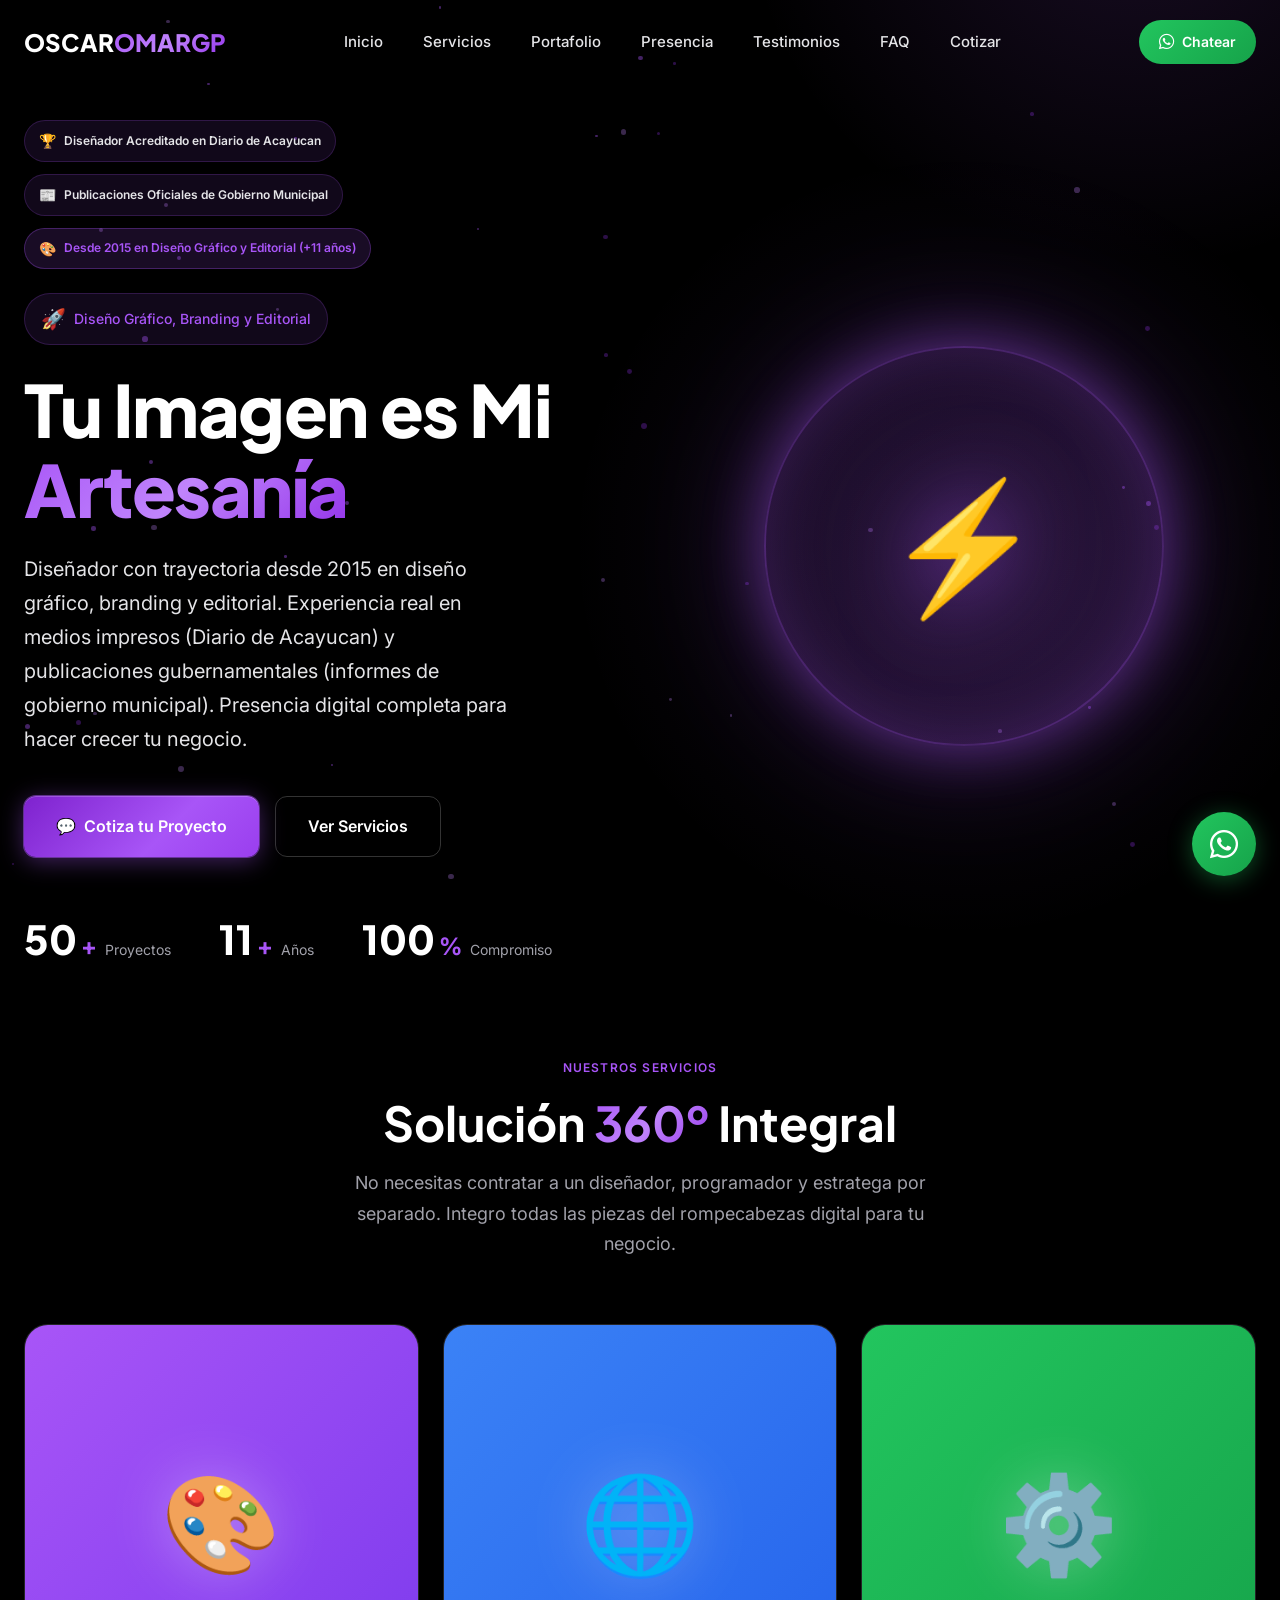
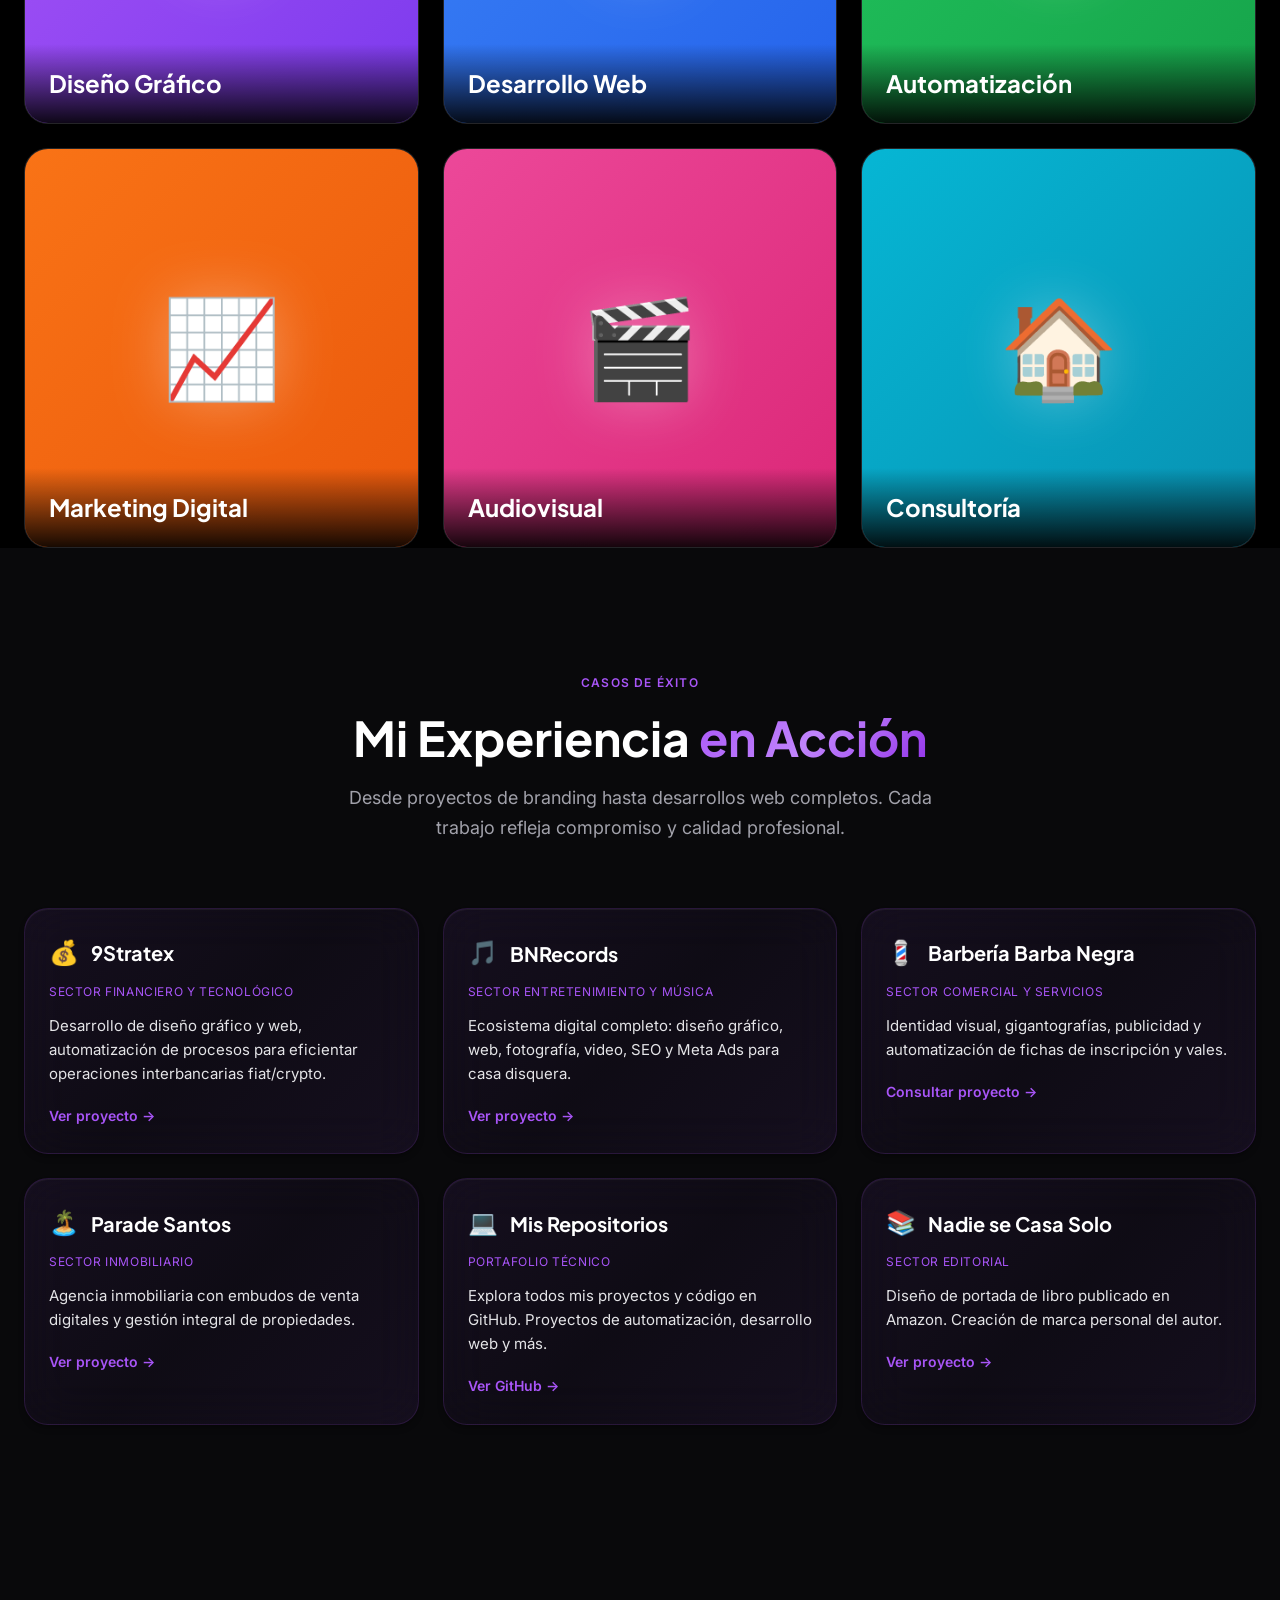
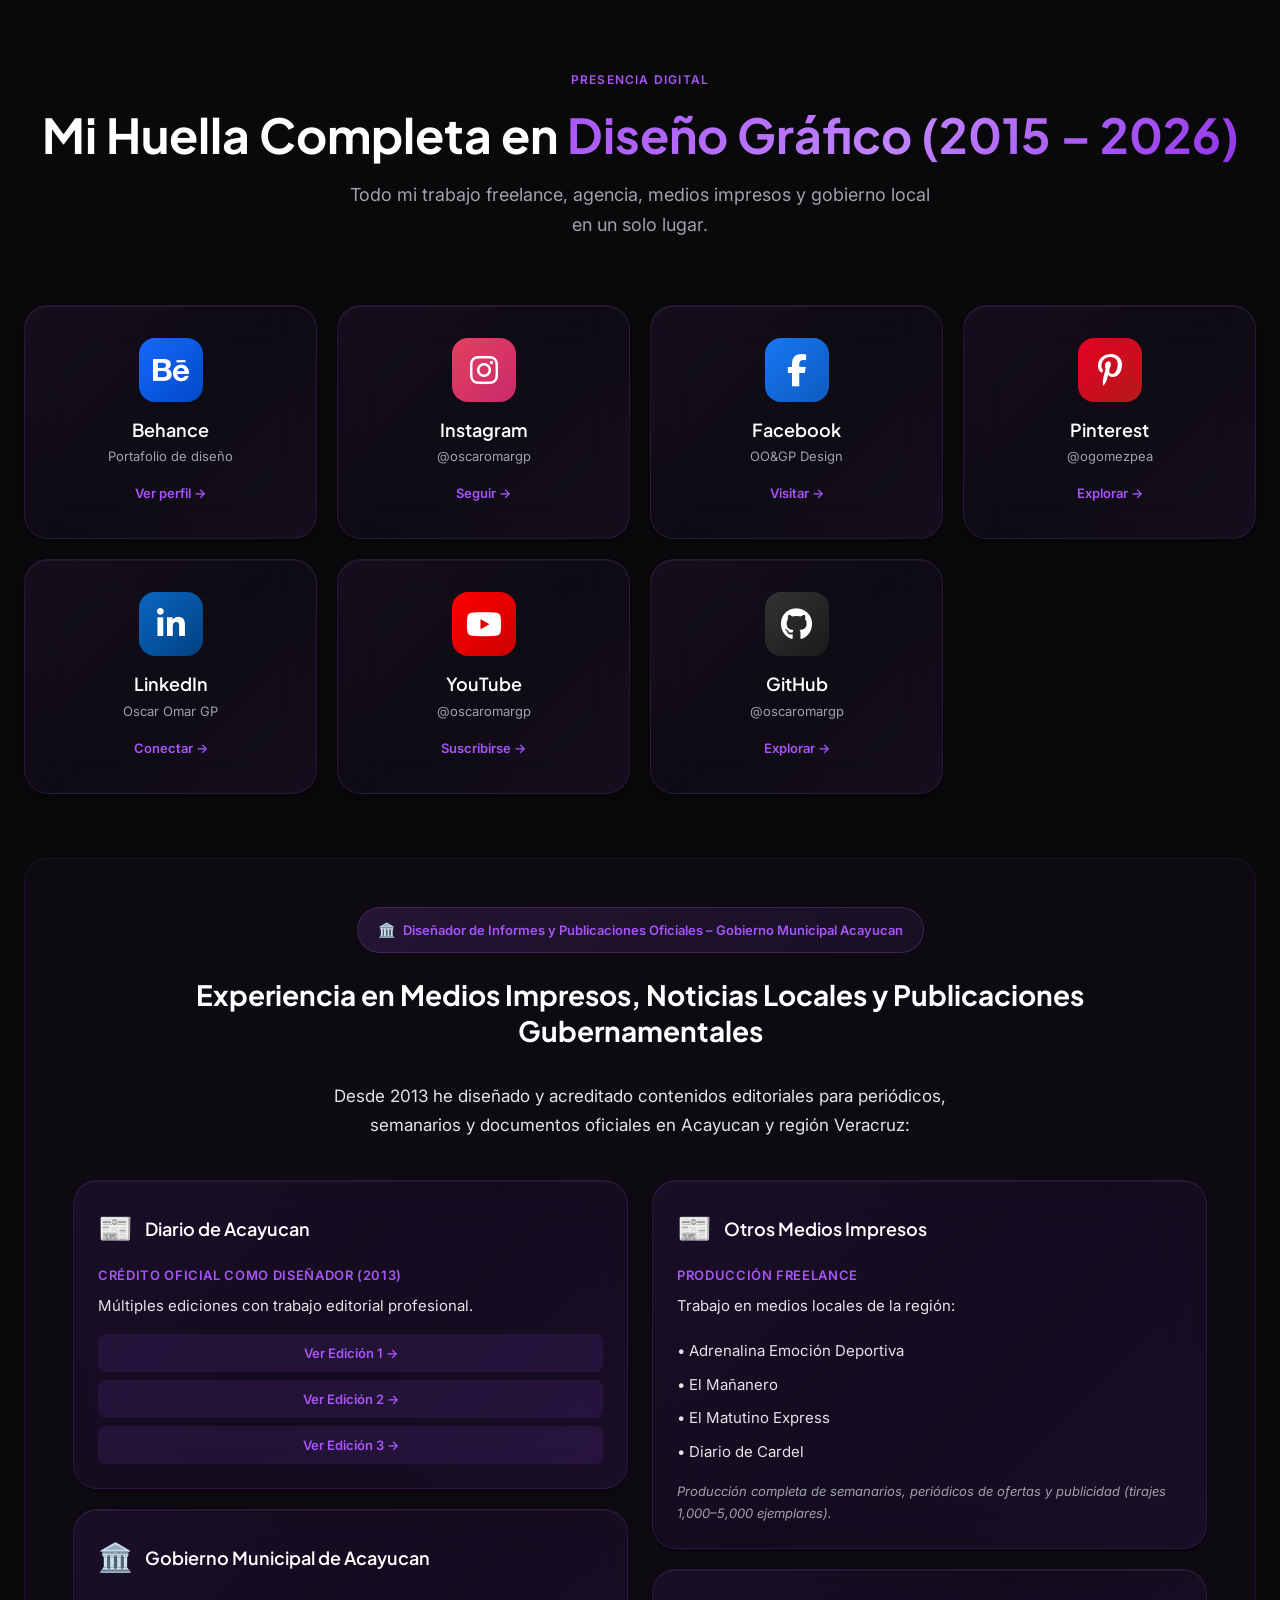
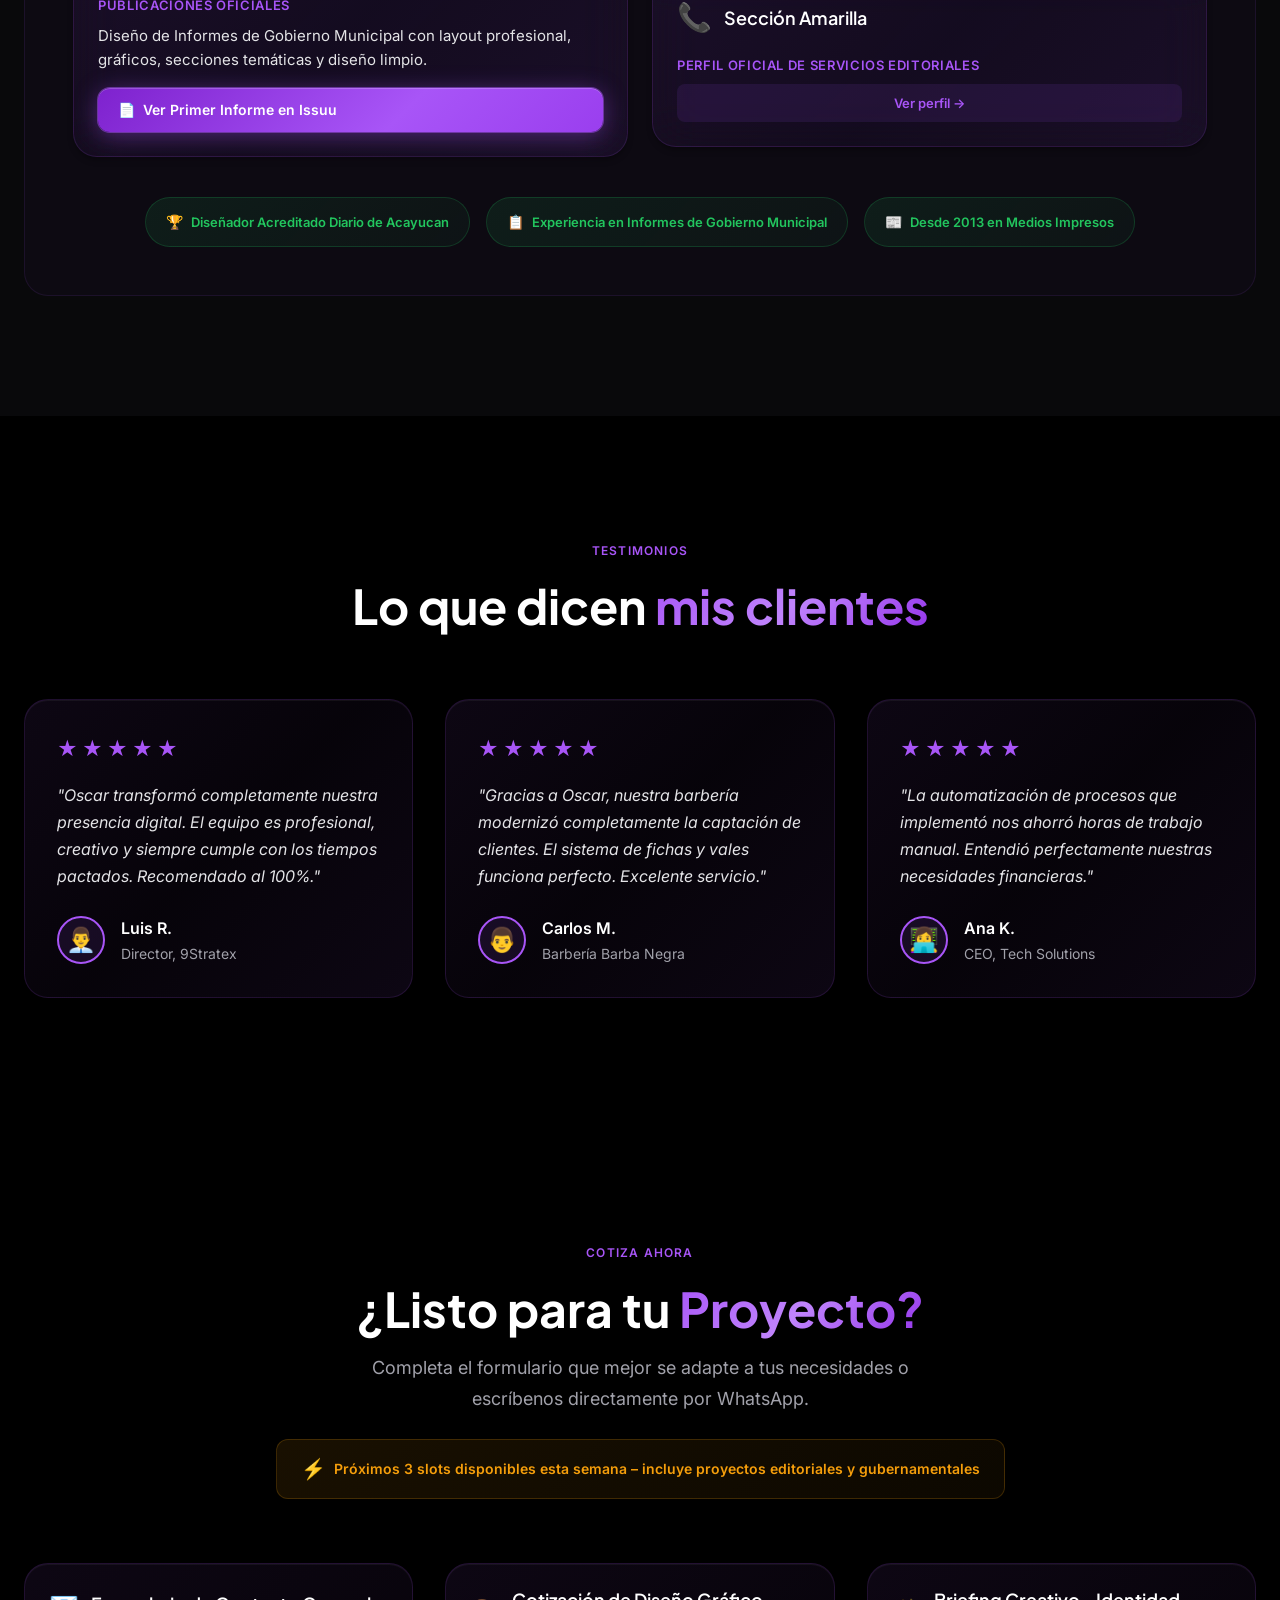
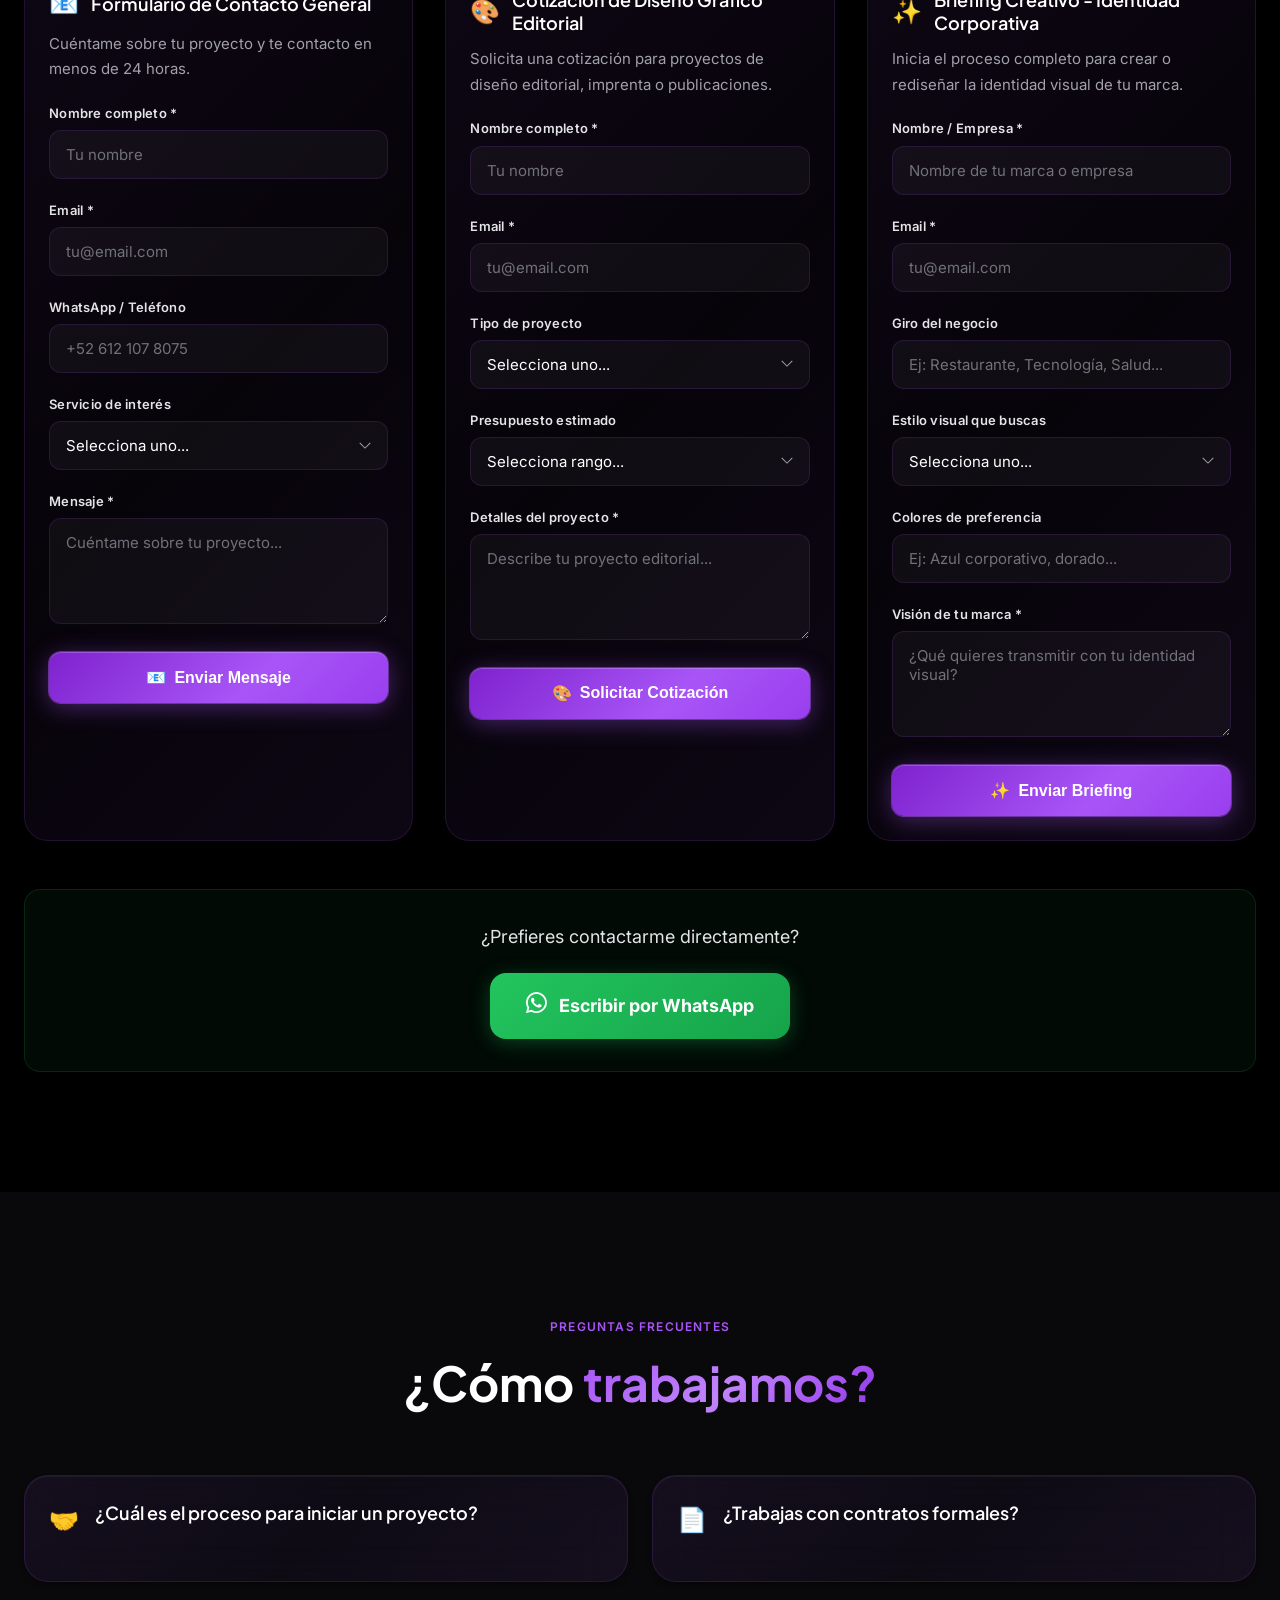
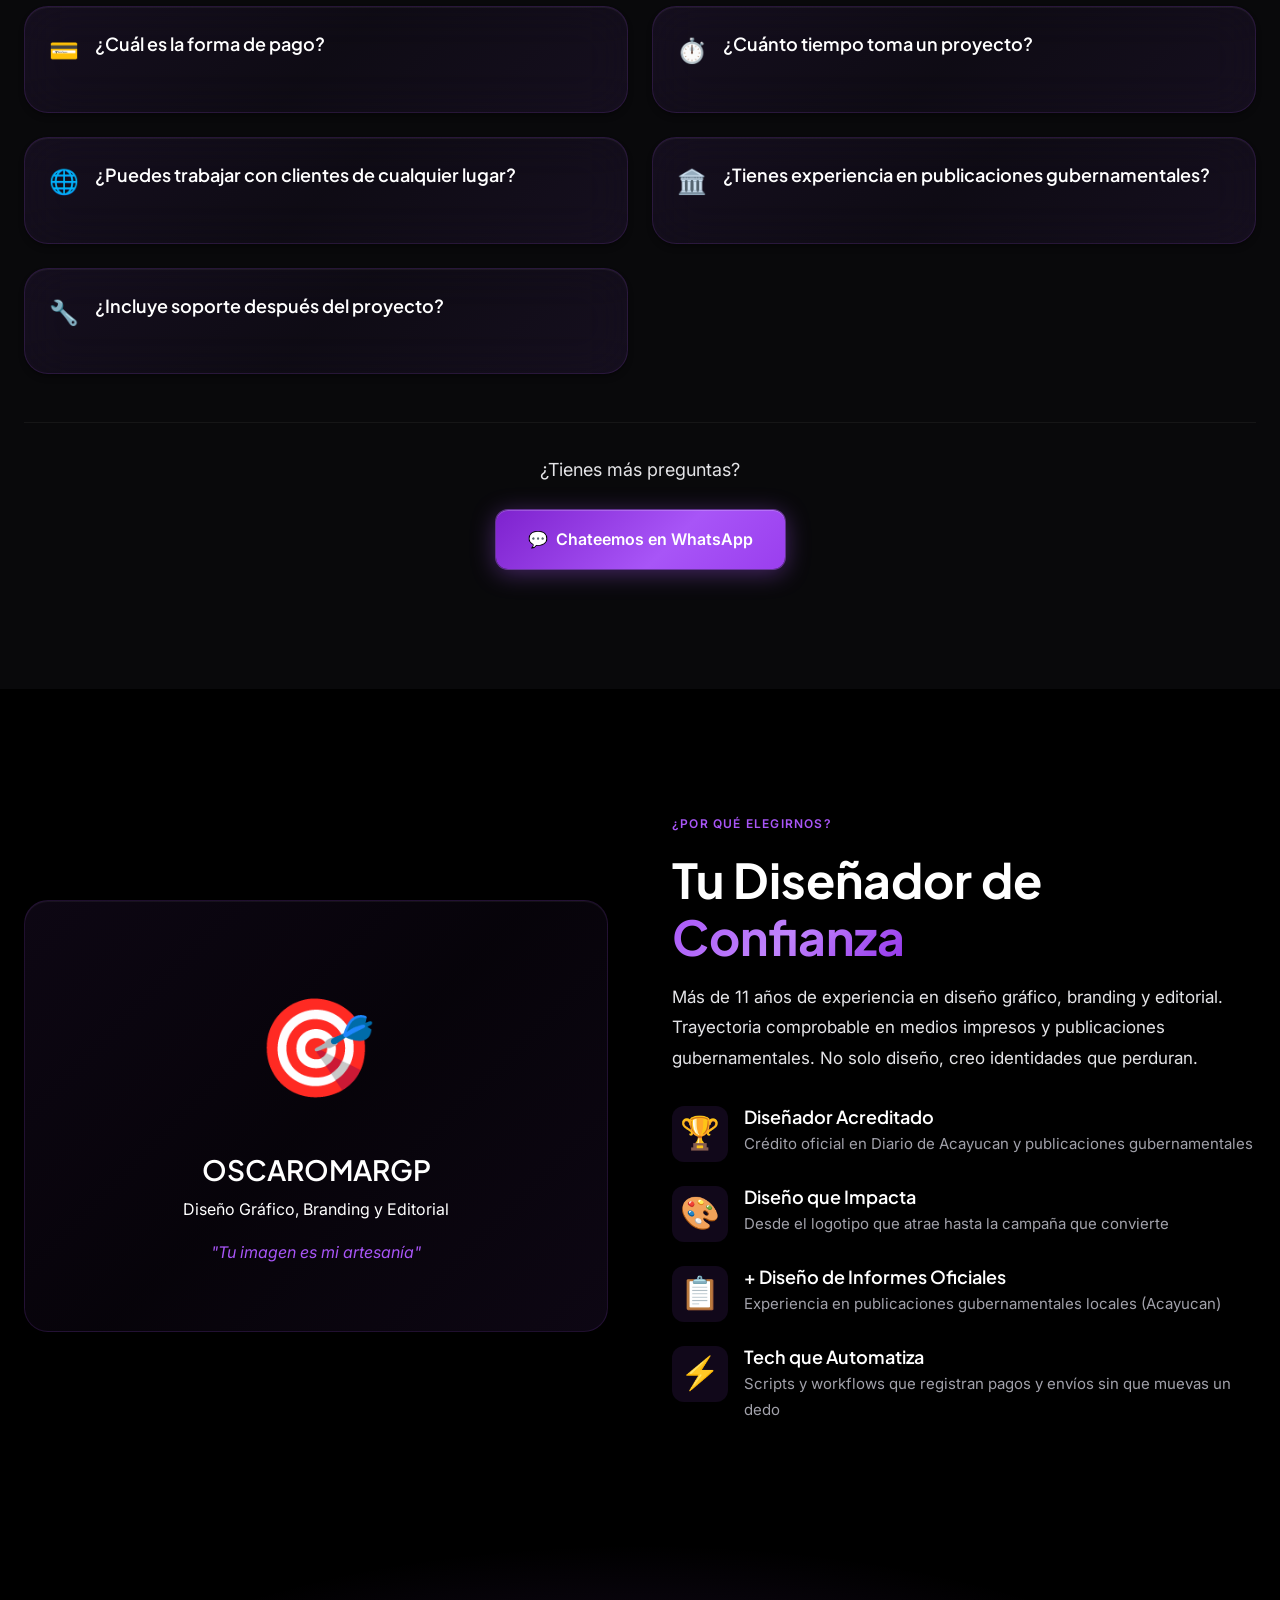
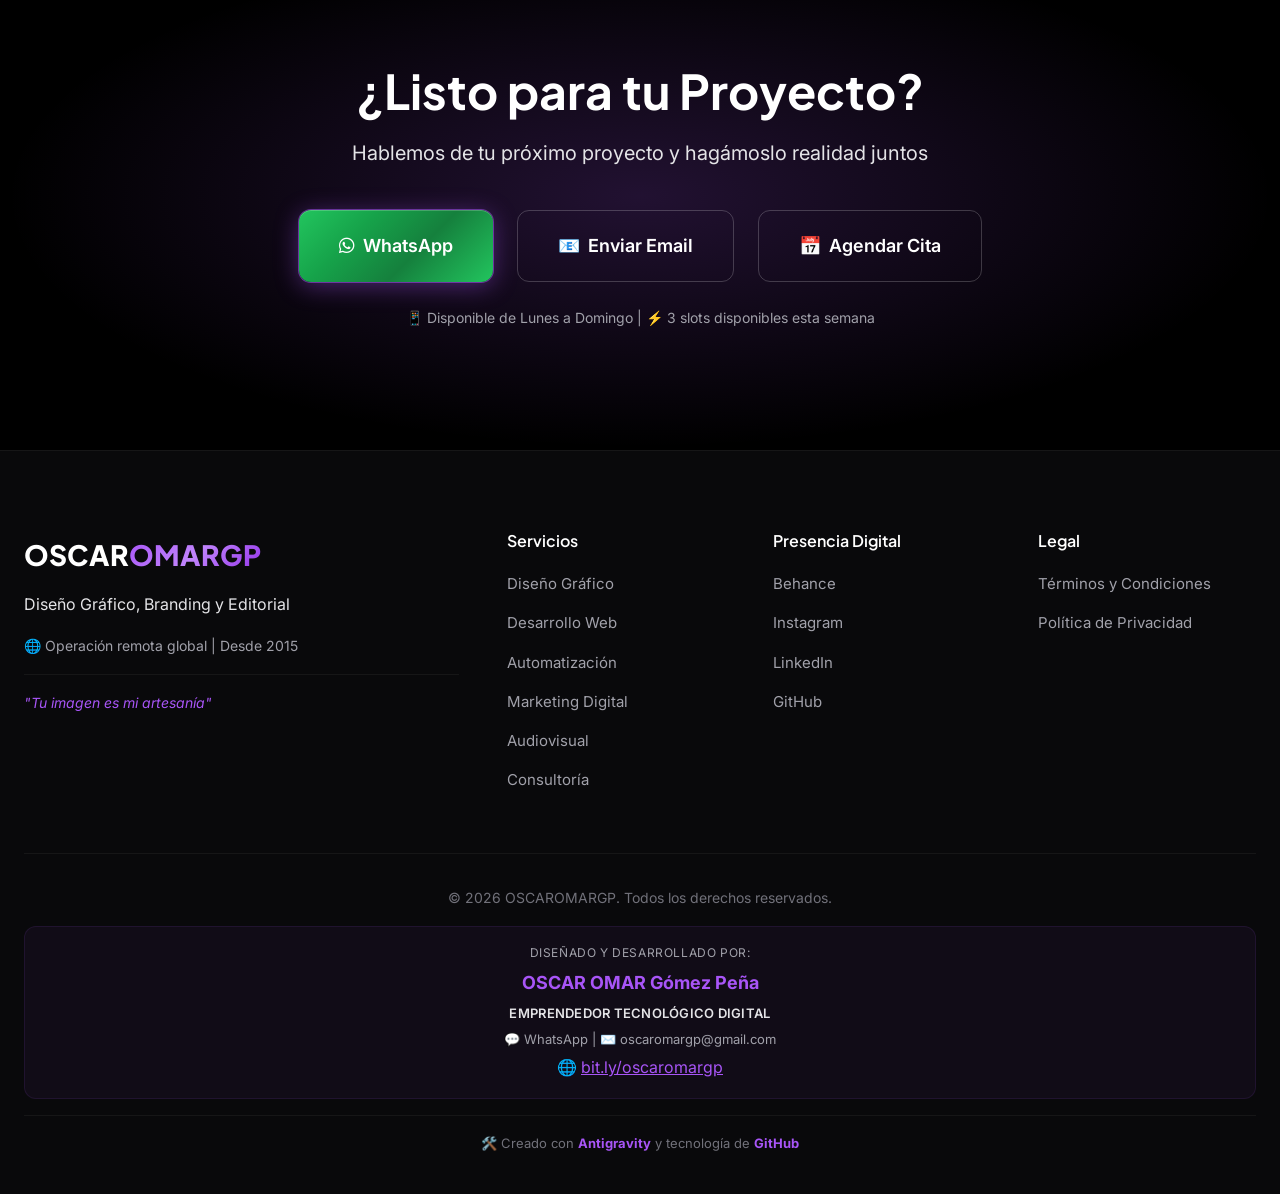
==== commit 8092a722: "v4.1.0: Correcciones críticas + optimizaciones completas ERRORES CRITICOS CORREGIDOS: - Reemplazar G" ====
--- a/index.html
+++ b/index.html
@@ -4,10 +4,12 @@
     <meta charset="UTF-8">
     <meta name="viewport" content="width=device-width, initial-scale=1.0">
     <title>OSCAROMARGP | Diseño Gráfico, Branding y Editorial (Desde 2015)</title>
+    <meta name="theme-color" content="#A855F7">
     <meta name="description" content="Diseñador gráfico profesional desde 2015. Acreditado en Diario de Acayucan, informes gubernamentales y publicaciones editoriales. Diseño, branding, editorial y presencia digital completa.">
     <meta name="keywords" content="diseño gráfico, branding, editorial, Diario de Acayucan, informes de gobierno, Acayucan, identidad visual, logotipo">
     <meta name="author" content="Oscar Omar Gómez Peña">
     <meta name="robots" content="index, follow">
+    <link rel="canonical" href="https://oscaromargp.github.io/Oscaromargp/">
     
     <!-- Open Graph -->
     <meta property="og:type" content="website">
@@ -28,11 +30,12 @@
     <link rel="preconnect" href="https://fonts.googleapis.com">
     <link rel="preconnect" href="https://fonts.gstatic.com" crossorigin>
     <link href="https://fonts.googleapis.com/css2?family=Plus+Jakarta+Sans:wght@400;500;600;700;800&family=Inter:wght@400;500;600&display=swap" rel="stylesheet">
+    <link rel="icon" type="image/png" sizes="192x192" href="images/logo.png">
+    <link rel="apple-touch-icon" href="images/logo.png">
     <link rel="stylesheet" href="https://cdnjs.cloudflare.com/ajax/libs/font-awesome/6.4.0/css/all.min.css">
     
     <!-- Styles -->
     <link rel="stylesheet" href="styles.css">
-    <link rel="icon" type="image/png" href="images/logo.png">
 </head>
 <body>
     <!-- Particles Background -->
@@ -80,7 +83,7 @@
                     </span>
                     <span class="hero-badge hero-badge-accent">
                         <span class="badge-icon">🎨</span>
-                        Desde 2015 en Diseño Gráfico y Editorial
+                        Desde 2015 en Diseño Gráfico y Editorial (+11 años)
                     </span>
                 </div>
                 <span class="hero-label">
@@ -343,7 +346,7 @@
                     </div>
                     <p class="caso-sector">Sector Comercial y Servicios</p>
                     <p class="caso-desc">Identidad visual, gigantografías, publicidad y automatización de fichas de inscripción y vales.</p>
-                    <a href="#" target="_blank" class="caso-link">Ver proyecto →</a>
+                    <a href="https://wa.me/526121078075?text=Hola%20Oscar%2C%20me%20interesa%20ver%20el%20proyecto%20de%20Barber%C3%ADa%20Barba%20Negra" target="_blank" class="caso-link">Consultar proyecto →</a>
                 </div>
                 <div class="caso-card glass-card">
                     <div class="caso-header">
@@ -381,7 +384,7 @@
         <div class="container">
             <div class="section-header">
                 <span class="section-label">Presencia Digital</span>
-                <h2 class="section-title">Mi Huella Completa en <span class="gradient-text">Diseño Gráfico (2015 – 2025)</span></h2>
+                <h2 class="section-title">Mi Huella Completa en <span class="gradient-text">Diseño Gráfico (2015 – 2026)</span></h2>
                 <p class="section-subtitle">
                     Todo mi trabajo freelance, agencia, medios impresos y gobierno local en un solo lugar.
                 </p>
@@ -602,31 +605,154 @@
             </div>
             
             <div class="formularios-grid">
+                <!-- Formulario 1: Contacto General -->
                 <div class="formulario-card glass-card">
                     <h3>
                         <span class="form-icon">📧</span>
                         Formulario de Contacto General
                     </h3>
                     <p>Cuéntame sobre tu proyecto y te contacto en menos de 24 horas.</p>
-                    <iframe src="https://docs.google.com/forms/d/e/1FAIpQLSeaOsQGVz7dzyFAvy8_ekKtogXNmS7fWsCxBGp3tvI4pDzbGQ/viewform?embedded=true" width="100%" height="600" frameborder="0" marginheight="0" marginwidth="0">Cargando…</iframe>
-                </div>
-
+                    <form class="premium-form" id="formContacto" action="https://api.web3forms.com/submit" method="POST">
+                        <input type="hidden" name="access_key" value="TU_WEB3FORMS_KEY">
+                        <input type="hidden" name="subject" value="Nuevo contacto desde OSCAROMARGP">
+                        <input type="hidden" name="from_name" value="Portafolio OSCAROMARGP">
+                        <input type="text" name="honeypot" style="display:none" tabindex="-1" autocomplete="off">
+                        <div class="form-group">
+                            <label for="contactNombre">Nombre completo *</label>
+                            <input type="text" id="contactNombre" name="nombre" required placeholder="Tu nombre">
+                        </div>
+                        <div class="form-group">
+                            <label for="contactEmail">Email *</label>
+                            <input type="email" id="contactEmail" name="email" required placeholder="tu@email.com">
+                        </div>
+                        <div class="form-group">
+                            <label for="contactTel">WhatsApp / Teléfono</label>
+                            <input type="tel" id="contactTel" name="telefono" placeholder="+52 612 107 8075">
+                        </div>
+                        <div class="form-group">
+                            <label for="contactServicio">Servicio de interés</label>
+                            <select id="contactServicio" name="servicio">
+                                <option value="">Selecciona uno...</option>
+                                <option value="diseño-grafico">Diseño Gráfico y Branding</option>
+                                <option value="desarrollo-web">Desarrollo Web</option>
+                                <option value="automatizacion">Automatización</option>
+                                <option value="marketing">Marketing Digital</option>
+                                <option value="audiovisual">Producción Audiovisual</option>
+                                <option value="consultoria">Consultoría</option>
+                            </select>
+                        </div>
+                        <div class="form-group">
+                            <label for="contactMensaje">Mensaje *</label>
+                            <textarea id="contactMensaje" name="mensaje" rows="4" required placeholder="Cuéntame sobre tu proyecto..."></textarea>
+                        </div>
+                        <button type="submit" class="btn-primary btn-form">
+                            <span class="btn-icon">📧</span> Enviar Mensaje
+                        </button>
+                        <div class="form-status" id="formContactoStatus"></div>
+                    </form>
+                </div>
+
+                <!-- Formulario 2: Cotización Editorial -->
                 <div class="formulario-card glass-card">
                     <h3>
                         <span class="form-icon">🎨</span>
                         Cotización de Diseño Gráfico Editorial
                     </h3>
                     <p>Solicita una cotización para proyectos de diseño editorial, imprenta o publicaciones.</p>
-                    <iframe src="https://docs.google.com/forms/d/e/1FAIpQLSdV_VhwKrrnJ1cxKe2ZKv8OPlLyCTQ5GaPJboAQdgBr1WOEDg/viewform?embedded=true" width="100%" height="600" frameborder="0" marginheight="0" marginwidth="0">Cargando…</iframe>
-                </div>
-
+                    <form class="premium-form" id="formCotizacion" action="https://api.web3forms.com/submit" method="POST">
+                        <input type="hidden" name="access_key" value="TU_WEB3FORMS_KEY">
+                        <input type="hidden" name="subject" value="Cotización Editorial - OSCAROMARGP">
+                        <input type="hidden" name="from_name" value="Portafolio OSCAROMARGP">
+                        <input type="text" name="honeypot" style="display:none" tabindex="-1" autocomplete="off">
+                        <div class="form-group">
+                            <label for="cotNombre">Nombre completo *</label>
+                            <input type="text" id="cotNombre" name="nombre" required placeholder="Tu nombre">
+                        </div>
+                        <div class="form-group">
+                            <label for="cotEmail">Email *</label>
+                            <input type="email" id="cotEmail" name="email" required placeholder="tu@email.com">
+                        </div>
+                        <div class="form-group">
+                            <label for="cotTipo">Tipo de proyecto</label>
+                            <select id="cotTipo" name="tipo_proyecto">
+                                <option value="">Selecciona uno...</option>
+                                <option value="logotipo">Logotipo / Identidad Visual</option>
+                                <option value="editorial">Diseño Editorial (Revista, Periódico)</option>
+                                <option value="publicidad">Material Publicitario</option>
+                                <option value="informe">Informe de Gobierno / Institucional</option>
+                                <option value="empaque">Empaque / Packaging</option>
+                                <option value="otro">Otro</option>
+                            </select>
+                        </div>
+                        <div class="form-group">
+                            <label for="cotPresupuesto">Presupuesto estimado</label>
+                            <select id="cotPresupuesto" name="presupuesto">
+                                <option value="">Selecciona rango...</option>
+                                <option value="3k-5k">$3,000 - $5,000 MXN</option>
+                                <option value="5k-10k">$5,000 - $10,000 MXN</option>
+                                <option value="10k-25k">$10,000 - $25,000 MXN</option>
+                                <option value="25k+">$25,000+ MXN</option>
+                            </select>
+                        </div>
+                        <div class="form-group">
+                            <label for="cotDetalles">Detalles del proyecto *</label>
+                            <textarea id="cotDetalles" name="detalles" rows="4" required placeholder="Describe tu proyecto editorial..."></textarea>
+                        </div>
+                        <button type="submit" class="btn-primary btn-form">
+                            <span class="btn-icon">🎨</span> Solicitar Cotización
+                        </button>
+                        <div class="form-status" id="formCotizacionStatus"></div>
+                    </form>
+                </div>
+
+                <!-- Formulario 3: Briefing Creativo -->
                 <div class="formulario-card glass-card">
                     <h3>
                         <span class="form-icon">✨</span>
                         Briefing Creativo - Identidad Corporativa
                     </h3>
                     <p>Inicia el proceso completo para crear o rediseñar la identidad visual de tu marca.</p>
-                    <iframe src="https://docs.google.com/forms/d/e/1FAIpQLSeP-cZNm-6b6OvMBLHKzZeg9eVzaMYwbSHbhQEAHxsVHwBEsg/viewform?embedded=true" width="100%" height="600" frameborder="0" marginheight="0" marginwidth="0">Cargando…</iframe>
+                    <form class="premium-form" id="formBriefing" action="https://api.web3forms.com/submit" method="POST">
+                        <input type="hidden" name="access_key" value="TU_WEB3FORMS_KEY">
+                        <input type="hidden" name="subject" value="Briefing Creativo - OSCAROMARGP">
+                        <input type="hidden" name="from_name" value="Portafolio OSCAROMARGP">
+                        <input type="text" name="honeypot" style="display:none" tabindex="-1" autocomplete="off">
+                        <div class="form-group">
+                            <label for="briNombre">Nombre / Empresa *</label>
+                            <input type="text" id="briNombre" name="nombre" required placeholder="Nombre de tu marca o empresa">
+                        </div>
+                        <div class="form-group">
+                            <label for="briEmail">Email *</label>
+                            <input type="email" id="briEmail" name="email" required placeholder="tu@email.com">
+                        </div>
+                        <div class="form-group">
+                            <label for="briGiro">Giro del negocio</label>
+                            <input type="text" id="briGiro" name="giro" placeholder="Ej: Restaurante, Tecnología, Salud...">
+                        </div>
+                        <div class="form-group">
+                            <label for="briEstilo">Estilo visual que buscas</label>
+                            <select id="briEstilo" name="estilo">
+                                <option value="">Selecciona uno...</option>
+                                <option value="moderno">Moderno y Minimalista</option>
+                                <option value="corporativo">Corporativo y Profesional</option>
+                                <option value="creativo">Creativo y Artístico</option>
+                                <option value="elegante">Elegante y Premium</option>
+                                <option value="juvenil">Juvenil y Dinámico</option>
+                            </select>
+                        </div>
+                        <div class="form-group">
+                            <label for="briColores">Colores de preferencia</label>
+                            <input type="text" id="briColores" name="colores" placeholder="Ej: Azul corporativo, dorado...">
+                        </div>
+                        <div class="form-group">
+                            <label for="briVisión">Visión de tu marca *</label>
+                            <textarea id="briVisión" name="vision" rows="4" required placeholder="¿Qué quieres transmitir con tu identidad visual?"></textarea>
+                        </div>
+                        <button type="submit" class="btn-primary btn-form">
+                            <span class="btn-icon">✨</span> Enviar Briefing
+                        </button>
+                        <div class="form-status" id="formBriefingStatus"></div>
+                    </form>
                 </div>
             </div>
 
@@ -672,7 +798,7 @@
                         <h3>¿Cuál es la forma de pago?</h3>
                     </div>
                     <div class="faq-answer">
-                        <p>Para iniciar cualquier proyecto se solicita el <strong>50% del monto total como anticipo</strong>. El remaining 50% se paga contra entrega final o en parcialidades acordadas. Aceptamos transferencia, PayPal y crypto.</p>
+                        <p>Para iniciar cualquier proyecto se solicita el <strong>50% del monto total como anticipo</strong>. El 50% restante se paga contra entrega final o en parcialidades acordadas. Aceptamos transferencia, PayPal y crypto.</p>
                     </div>
                 </div>
                 <div class="faq-item glass-card">
@@ -792,7 +918,7 @@
                         <span>📅</span> Agendar Cita
                     </a>
                 </div>
-                <p class="cta-urgency">📱 Available Monday to Sunday | ⚡ 3 slots disponibles esta semana</p>
+                <p class="cta-urgency">📱 Disponible de Lunes a Domingo | ⚡ 3 slots disponibles esta semana</p>
             </div>
         </div>
     </section>
@@ -864,47 +990,35 @@
     <!-- Scripts -->
     <script src="script.js"></script>
     
-    <!-- Google Translate Widget -->
-    <div id="google_translate_element" style="position: fixed; bottom: 20px; right: 20px; z-index: 9999;"></div>
+    <!-- Google Translate Widget - Moved to left side to avoid WhatsApp float conflict -->
+    <div id="google_translate_element" style="position: fixed; bottom: 24px; left: 24px; z-index: 9998;"></div>
     <script type="text/javascript">
         function googleTranslateElementInit() {
-            new google.translate.TranslateElement({pageLanguage: 'es', includedLanguages: 'en,es,pt,fr,de', layout: google.translate.TranslateElement.InlineLayout.SIMPLE, gaTrack: true, gaId: 'UA-XXXXXXXXX-X'}, 'google_translate_element');
+            new google.translate.TranslateElement({pageLanguage: 'es', includedLanguages: 'en,es,pt,fr,de', layout: google.translate.TranslateElement.InlineLayout.SIMPLE}, 'google_translate_element');
         }
     </script>
     <script type="text/javascript" src="//translate.google.com/translate_a/element.js?cb=googleTranslateElementInit"></script>
-    
-    <!-- Translation Button Style -->
-    <style>
-        .goog-te-gadget {
-            font-family: 'Inter', sans-serif !important;
-            font-size: 12px !important;
-        }
-        .goog-te-gadget .goog-te-combo {
-            background: linear-gradient(135deg, rgba(168, 85, 247, 0.15) 0%, rgba(168, 85, 247, 0.08) 100%) !important;
-            border: 1px solid rgba(168, 85, 247, 0.3) !important;
-            border-radius: 8px !important;
-            padding: 8px 12px !important;
-            color: #FFFFFF !important;
-            backdrop-filter: blur(12px);
-        }
-        .goog-te-gadget-simple {
-            background: transparent !important;
-            border: none !important;
-            padding: 0 !important;
-        }
-        .goog-te-gadget-simple span {
-            color: #E4E4E7 !important;
-            border: none !important;
-        }
-        .goog-te-menu-value span {
-            color: #FFFFFF !important;
-        }
-        .goog-te-banner-frame {
-            display: none !important;
-        }
-        body { top: 0 !important; }
-        .skiptranslate { display: none !important; }
-        #goog-gt-tt { display: none !important; }
-    </style>
+
+    <!-- Schema.org Structured Data -->
+    <script type="application/ld+json">
+    {
+        "@context": "https://schema.org",
+        "@type": "ProfessionalService",
+        "name": "OSCAROMARGP",
+        "description": "Diseñador gráfico profesional desde 2015. Diseño, branding, editorial y presencia digital completa.",
+        "url": "https://oscaromargp.github.io/Oscaromargp/",
+        "image": "https://oscaromargp.github.io/Oscaromargp/images/og-image.png",
+        "telephone": "+526121078075",
+        "email": "oscaromargp@gmail.com",
+        "founder": {
+            "@type": "Person",
+            "name": "Oscar Omar Gómez Peña",
+            "jobTitle": "Diseñador Gráfico y Emprendedor Tecnológico Digital",
+            "url": "https://github.com/oscaromargp"
+        },
+        "areaServed": "Worldwide",
+        "serviceType": ["Diseño Gráfico", "Branding", "Desarrollo Web", "Marketing Digital", "Automatización", "Producción Audiovisual"]
+    }
+    </script>
 </body>
 </html>
--- a/styles.css
+++ b/styles.css
@@ -66,9 +66,9 @@
     line-height: 1.2;
 }
 
-h1 { font-size: 4rem; font-weight: 800; letter-spacing: -0.02em; }
-h2 { font-size: 3rem; font-weight: 700; }
-h3 { font-size: 1.5rem; font-weight: 600; line-height: 1.3; }
+h1 { font-size: clamp(2.25rem, 5vw + 1rem, 4rem); font-weight: 800; letter-spacing: -0.02em; }
+h2 { font-size: clamp(1.75rem, 4vw + 0.5rem, 3rem); font-weight: 700; }
+h3 { font-size: clamp(1.125rem, 2vw + 0.25rem, 1.5rem); font-weight: 600; line-height: 1.3; }
 h4 { font-size: 1.25rem; font-weight: 600; }
 
 a {
@@ -375,8 +375,7 @@
         0 4px 24px rgba(168, 85, 247, 0.4),
         inset 0 1px 0 rgba(255, 255, 255, 0.2);
     transition: all 0.3s cubic-bezier(0.4, 0, 0.2, 1);
-    animation: fade-in-up 0.8s cubic-bezier(0.16, 1, 0.3, 1) 0.2s forwards, scale-in 0.6s cubic-bezier(0.68, -0.55, 0.265, 1.55) 0.6s forwards;
-    opacity: 0;
+    animation: fade-in-up 0.8s cubic-bezier(0.16, 1, 0.3, 1) 0.2s both;
 }
 
 .btn-primary:hover {
@@ -605,11 +604,7 @@
     color: var(--primary-300);
 }
 
-.services-grid {
-    display: grid;
-    grid-template-columns: repeat(3, 1fr);
-    gap: 32px;
-}
+/* Redundant .services-grid rule removed (was duplicate of line 576) */
 
 /* Flip Cards */
 .service-card-flip {
@@ -1767,6 +1762,113 @@
     background: var(--bg-tertiary);
 }
 
+/* ========================================
+   PREMIUM NATIVE FORMS
+   ======================================== */
+.premium-form {
+    display: flex;
+    flex-direction: column;
+    gap: 20px;
+}
+
+.form-group {
+    display: flex;
+    flex-direction: column;
+    gap: 6px;
+}
+
+.form-group label {
+    font-size: 0.8125rem;
+    font-weight: 600;
+    color: var(--text-secondary);
+    letter-spacing: 0.02em;
+}
+
+.form-group input,
+.form-group select,
+.form-group textarea {
+    width: 100%;
+    padding: 14px 16px;
+    background: rgba(255, 255, 255, 0.04);
+    border: 1px solid rgba(168, 85, 247, 0.15);
+    border-radius: 12px;
+    color: var(--text-primary);
+    font-family: 'Inter', sans-serif;
+    font-size: 0.9375rem;
+    transition: all 0.3s ease;
+    outline: none;
+}
+
+.form-group input::placeholder,
+.form-group textarea::placeholder {
+    color: var(--text-quaternary);
+}
+
+.form-group input:focus,
+.form-group select:focus,
+.form-group textarea:focus {
+    border-color: var(--primary-400);
+    box-shadow: 0 0 0 3px rgba(168, 85, 247, 0.15);
+    background: rgba(168, 85, 247, 0.05);
+}
+
+.form-group select {
+    appearance: none;
+    background-image: url("data:image/svg+xml,%3Csvg xmlns='http://www.w3.org/2000/svg' width='12' height='12' viewBox='0 0 12 12'%3E%3Cpath fill='%23A1A1AA' d='M6 8.825L.35 3.175l.7-.7L6 7.425l4.95-4.95.7.7z'/%3E%3C/svg%3E");
+    background-repeat: no-repeat;
+    background-position: right 16px center;
+    padding-right: 40px;
+    cursor: pointer;
+}
+
+.form-group select option {
+    background: var(--bg-tertiary);
+    color: var(--text-primary);
+}
+
+.form-group textarea {
+    resize: vertical;
+    min-height: 100px;
+}
+
+.btn-form {
+    width: 100%;
+    justify-content: center;
+    cursor: pointer;
+    font-size: 1rem;
+    margin-top: 8px;
+    animation: none;
+    opacity: 1;
+}
+
+.btn-form:disabled {
+    opacity: 0.6;
+    cursor: not-allowed;
+}
+
+.form-status {
+    text-align: center;
+    padding: 12px;
+    border-radius: 12px;
+    font-size: 0.875rem;
+    font-weight: 500;
+    display: none;
+}
+
+.form-status.success {
+    display: block;
+    background: rgba(34, 197, 94, 0.1);
+    border: 1px solid rgba(34, 197, 94, 0.3);
+    color: #22C55E;
+}
+
+.form-status.error {
+    display: block;
+    background: rgba(239, 68, 68, 0.1);
+    border: 1px solid rgba(239, 68, 68, 0.3);
+    color: #EF4444;
+}
+
 .whatsapp-alternative {
     text-align: center;
     padding: 32px;
@@ -1968,9 +2070,9 @@
    ======================================== */
 #google_translate_element {
     position: fixed;
-    bottom: 20px;
-    right: 20px;
-    z-index: 9999;
+    bottom: 24px;
+    left: 24px;
+    z-index: 9998;
 }
 
 #google_translate_element .goog-te-gadget {
@@ -2015,10 +2117,16 @@
 @media (max-width: 768px) {
     #google_translate_element {
         bottom: 15px;
-        right: 15px;
+        left: 15px;
     }
     
     #google_translate_element .goog-te-gadget-simple {
         padding: 8px 12px !important;
     }
+
+    .premium-form .form-group input,
+    .premium-form .form-group select,
+    .premium-form .form-group textarea {
+        font-size: 16px; /* prevents iOS zoom on focus */
+    }
 }
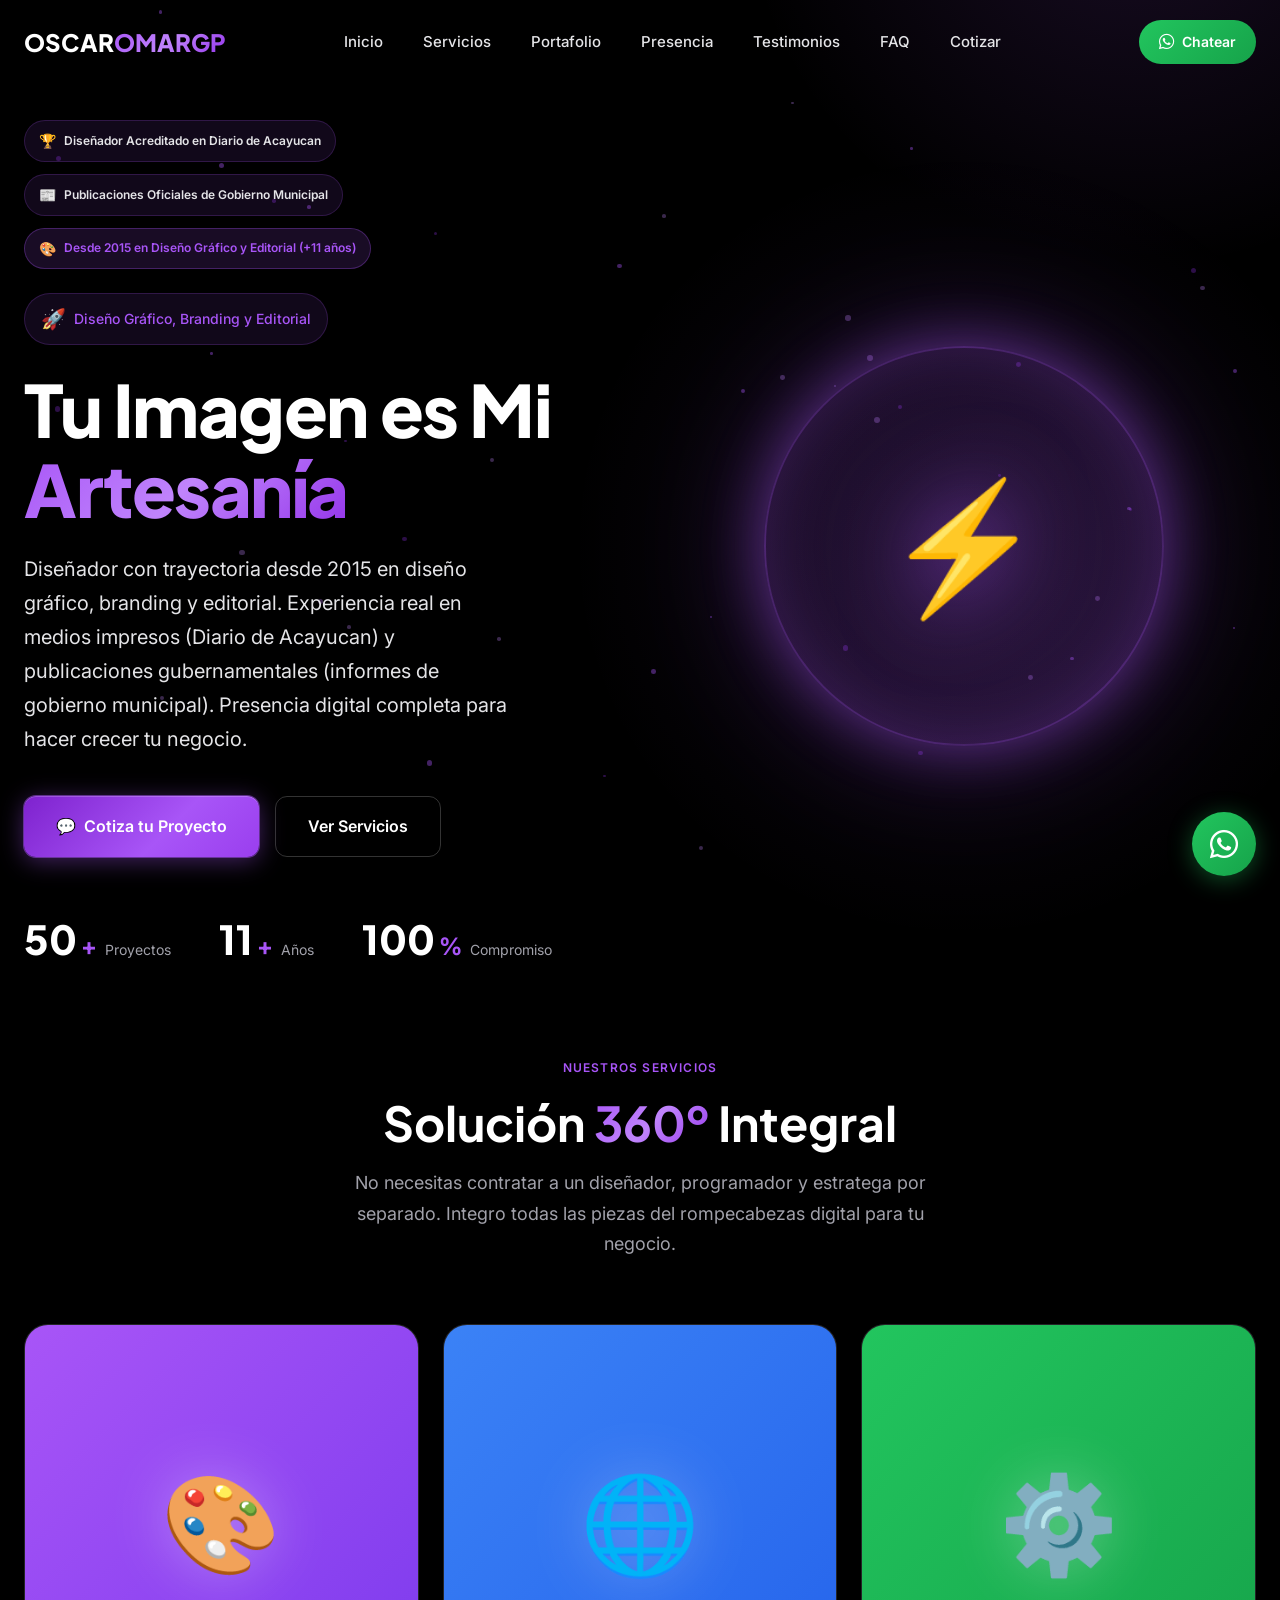
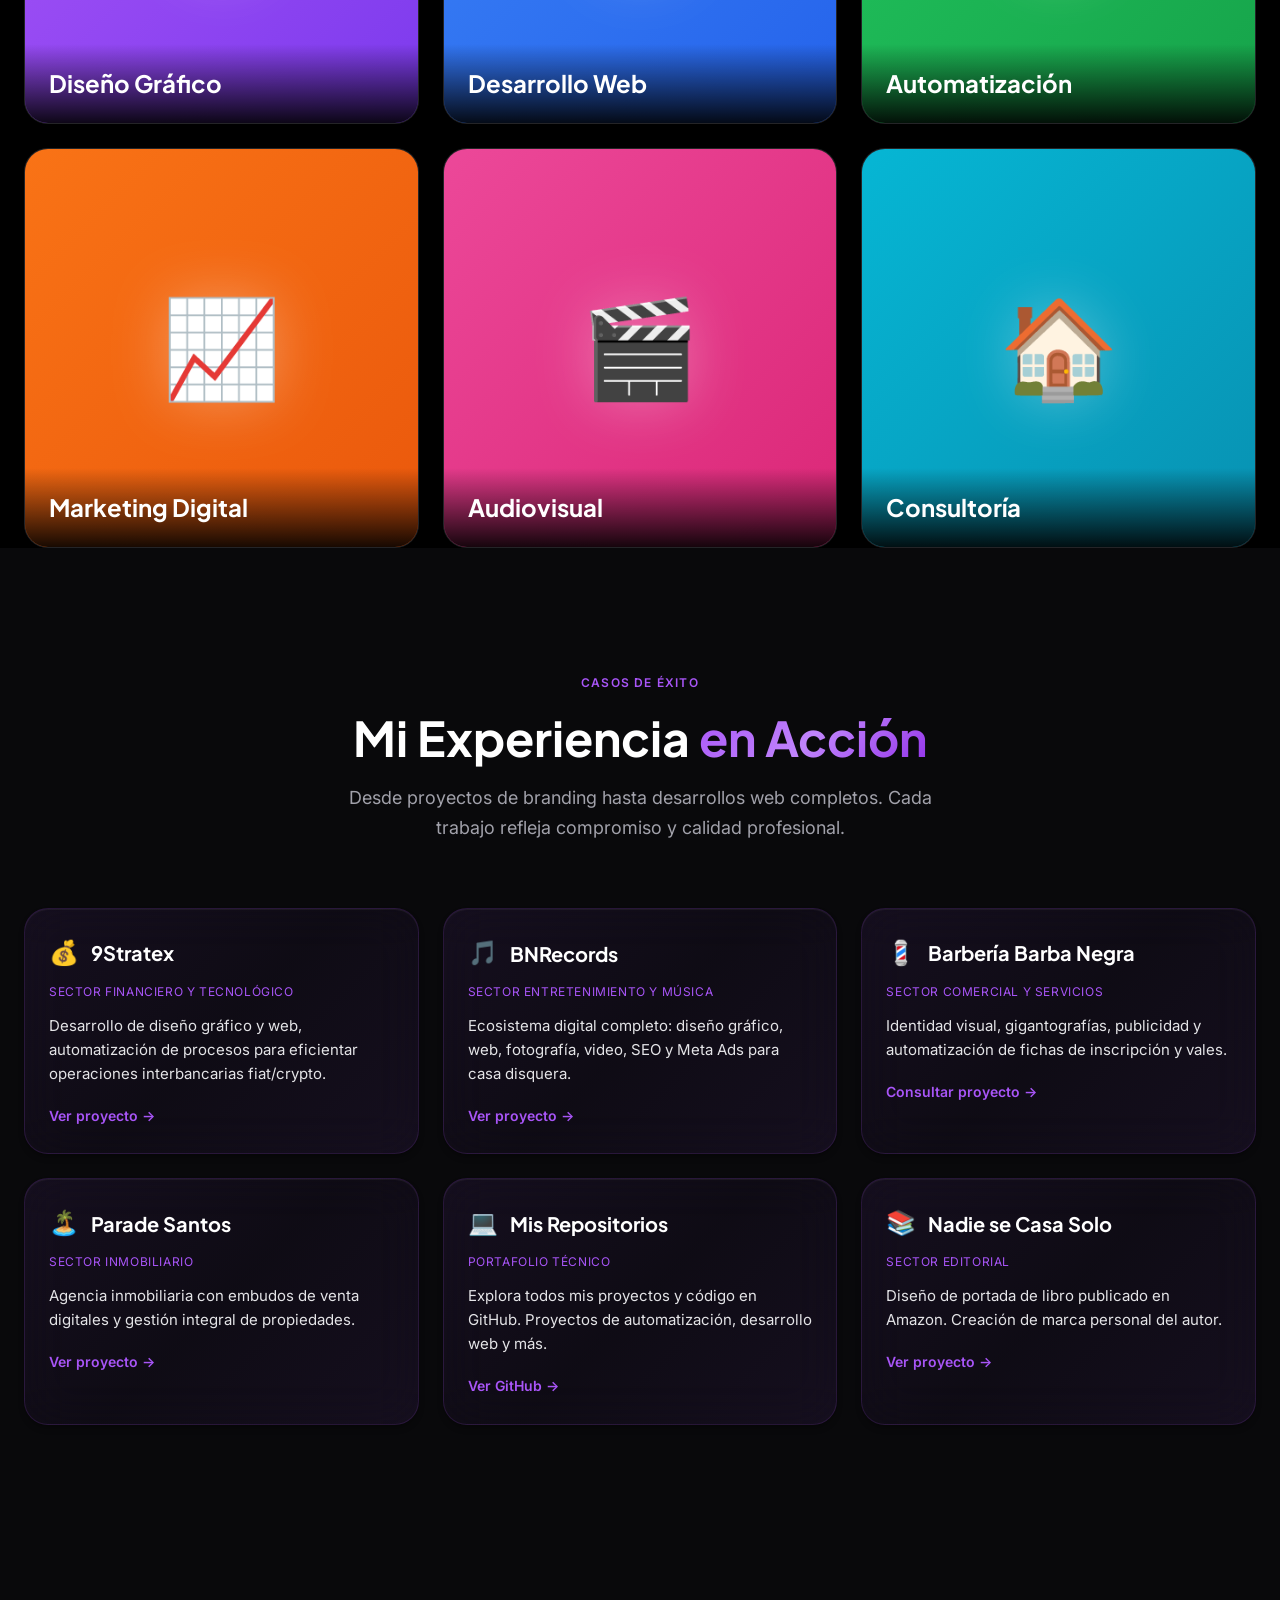
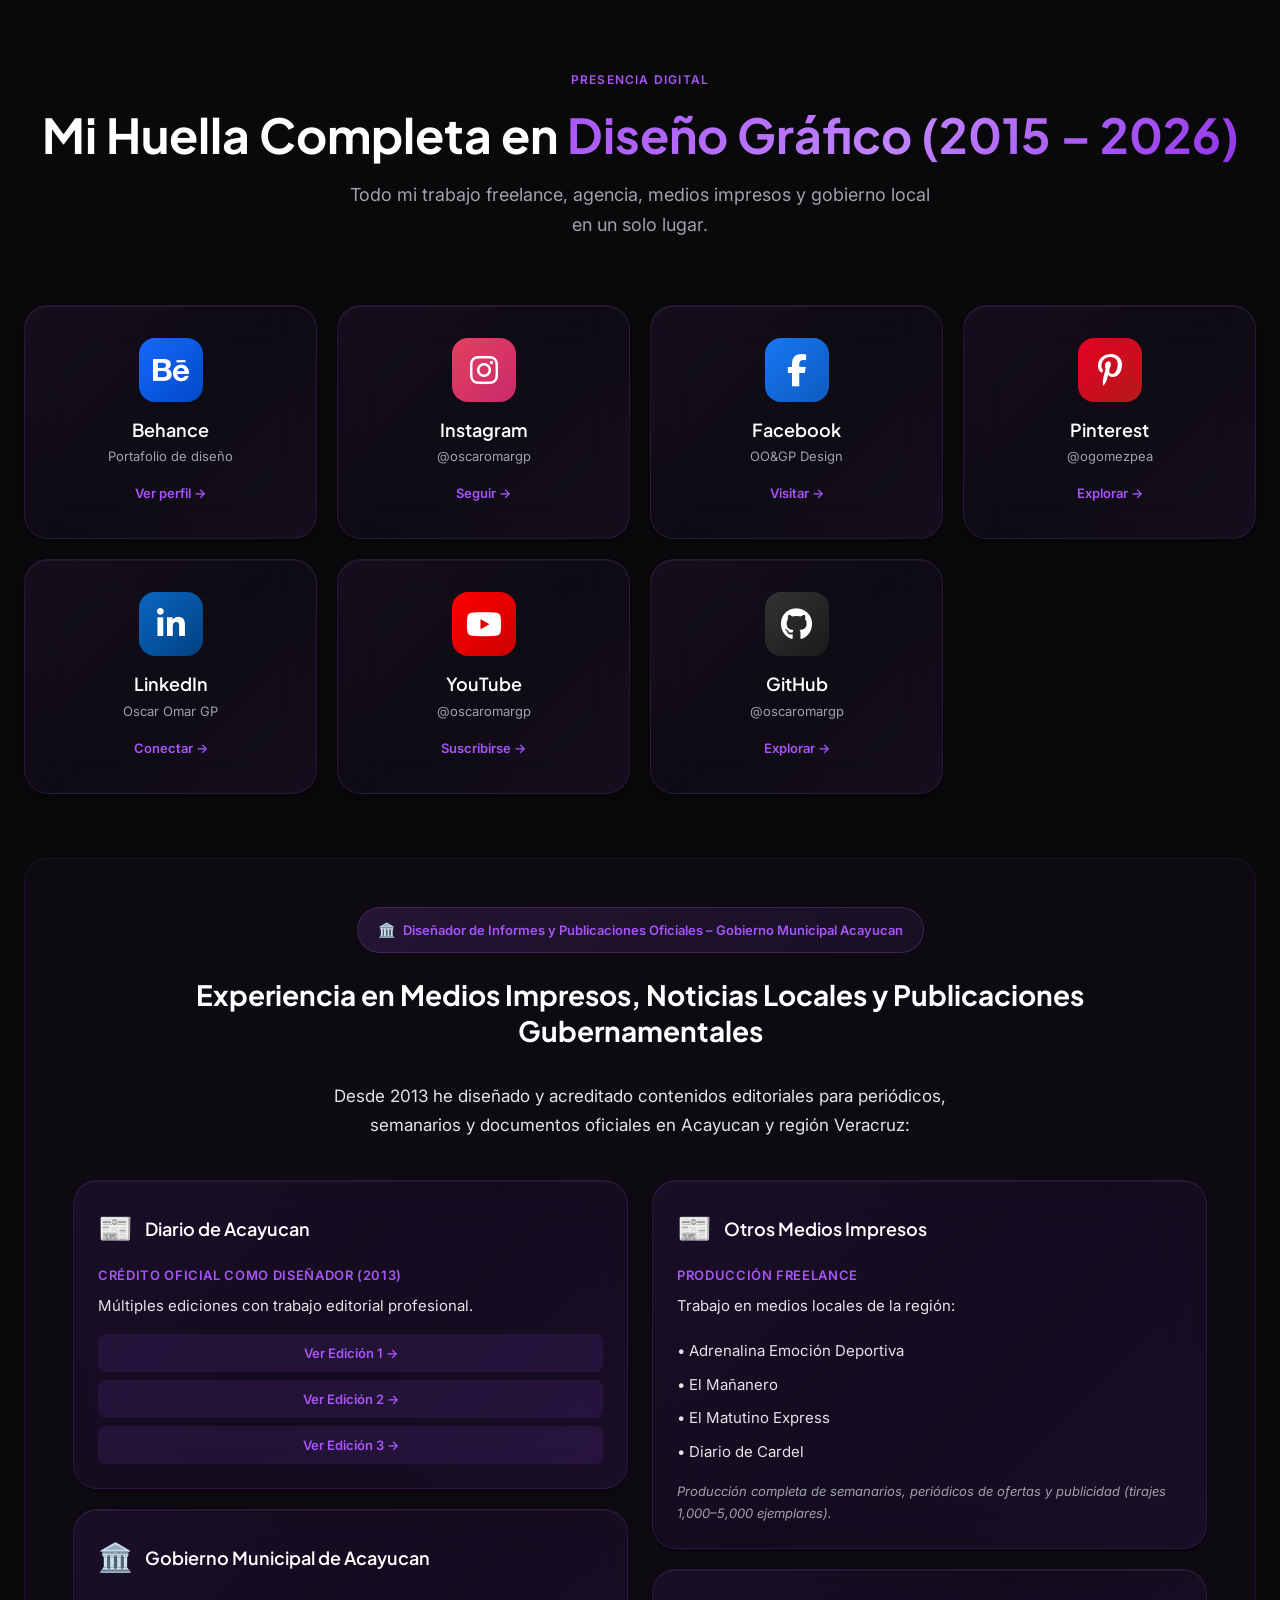
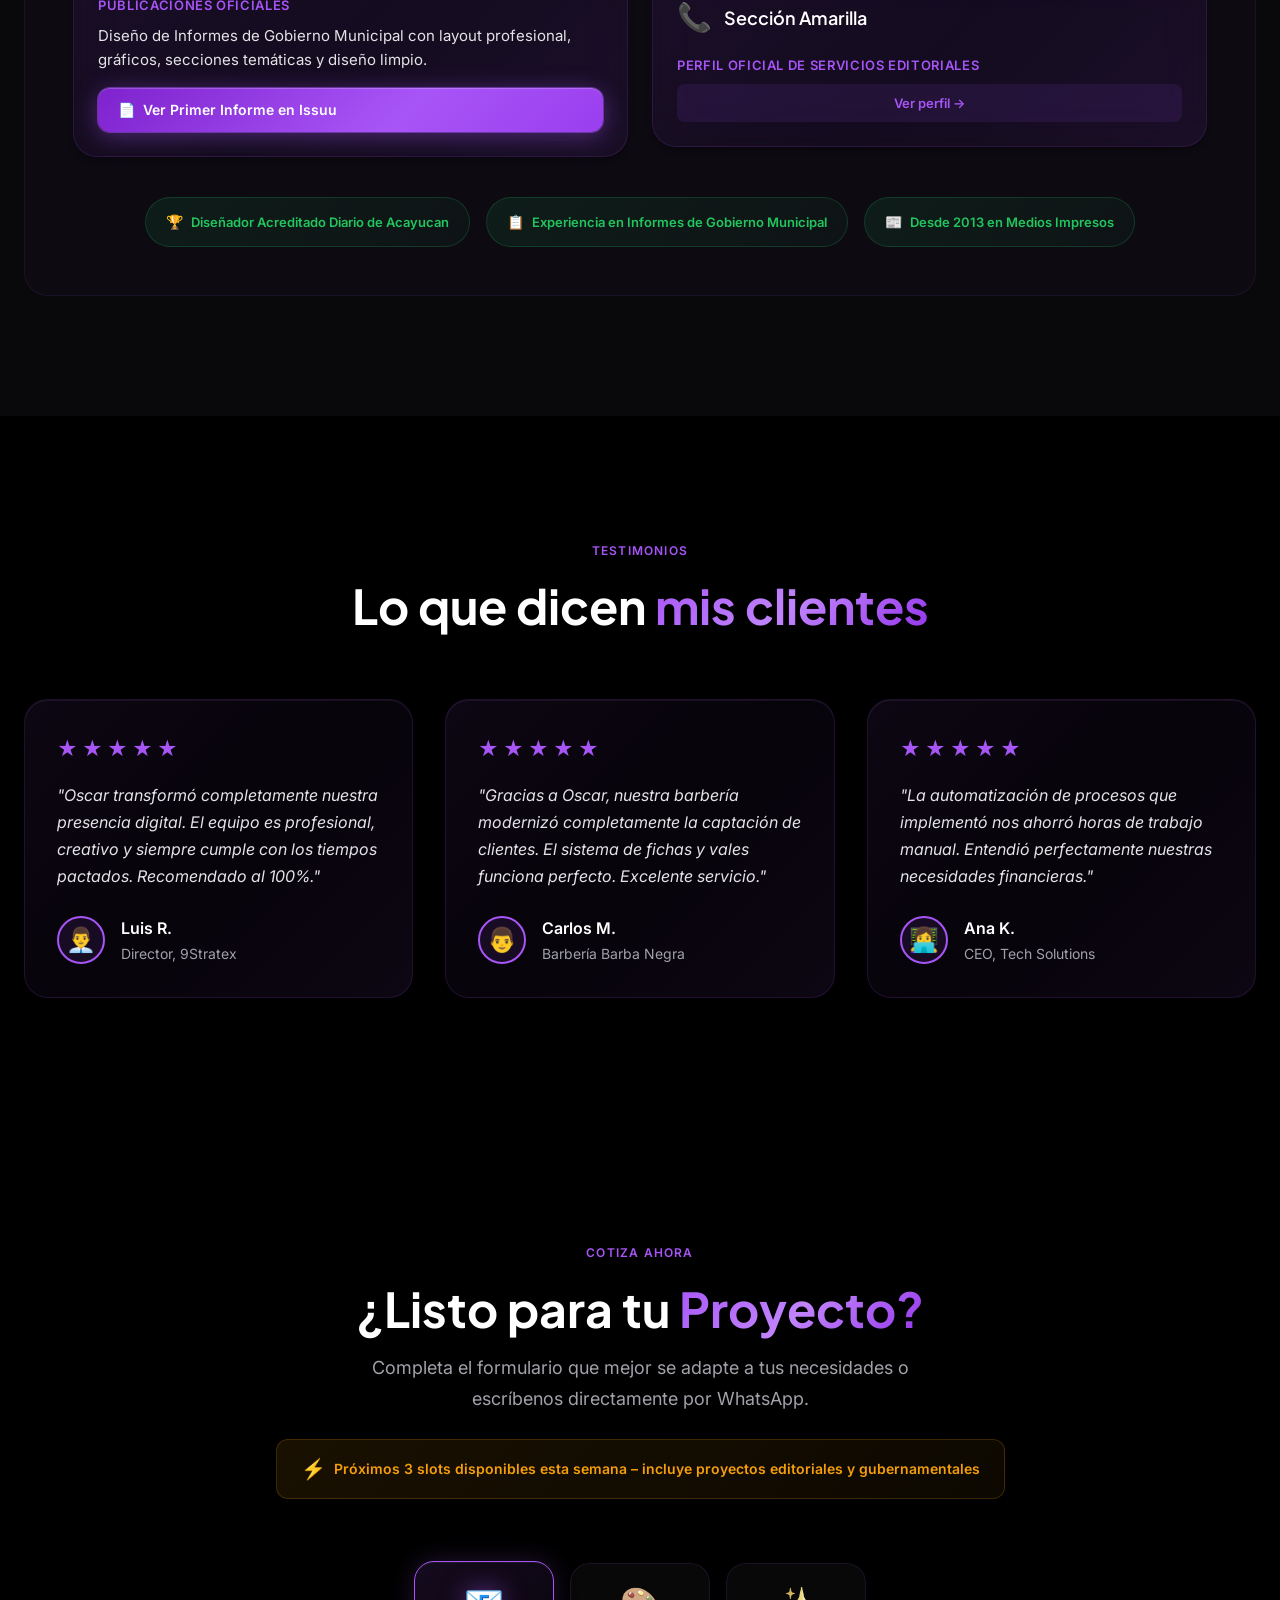
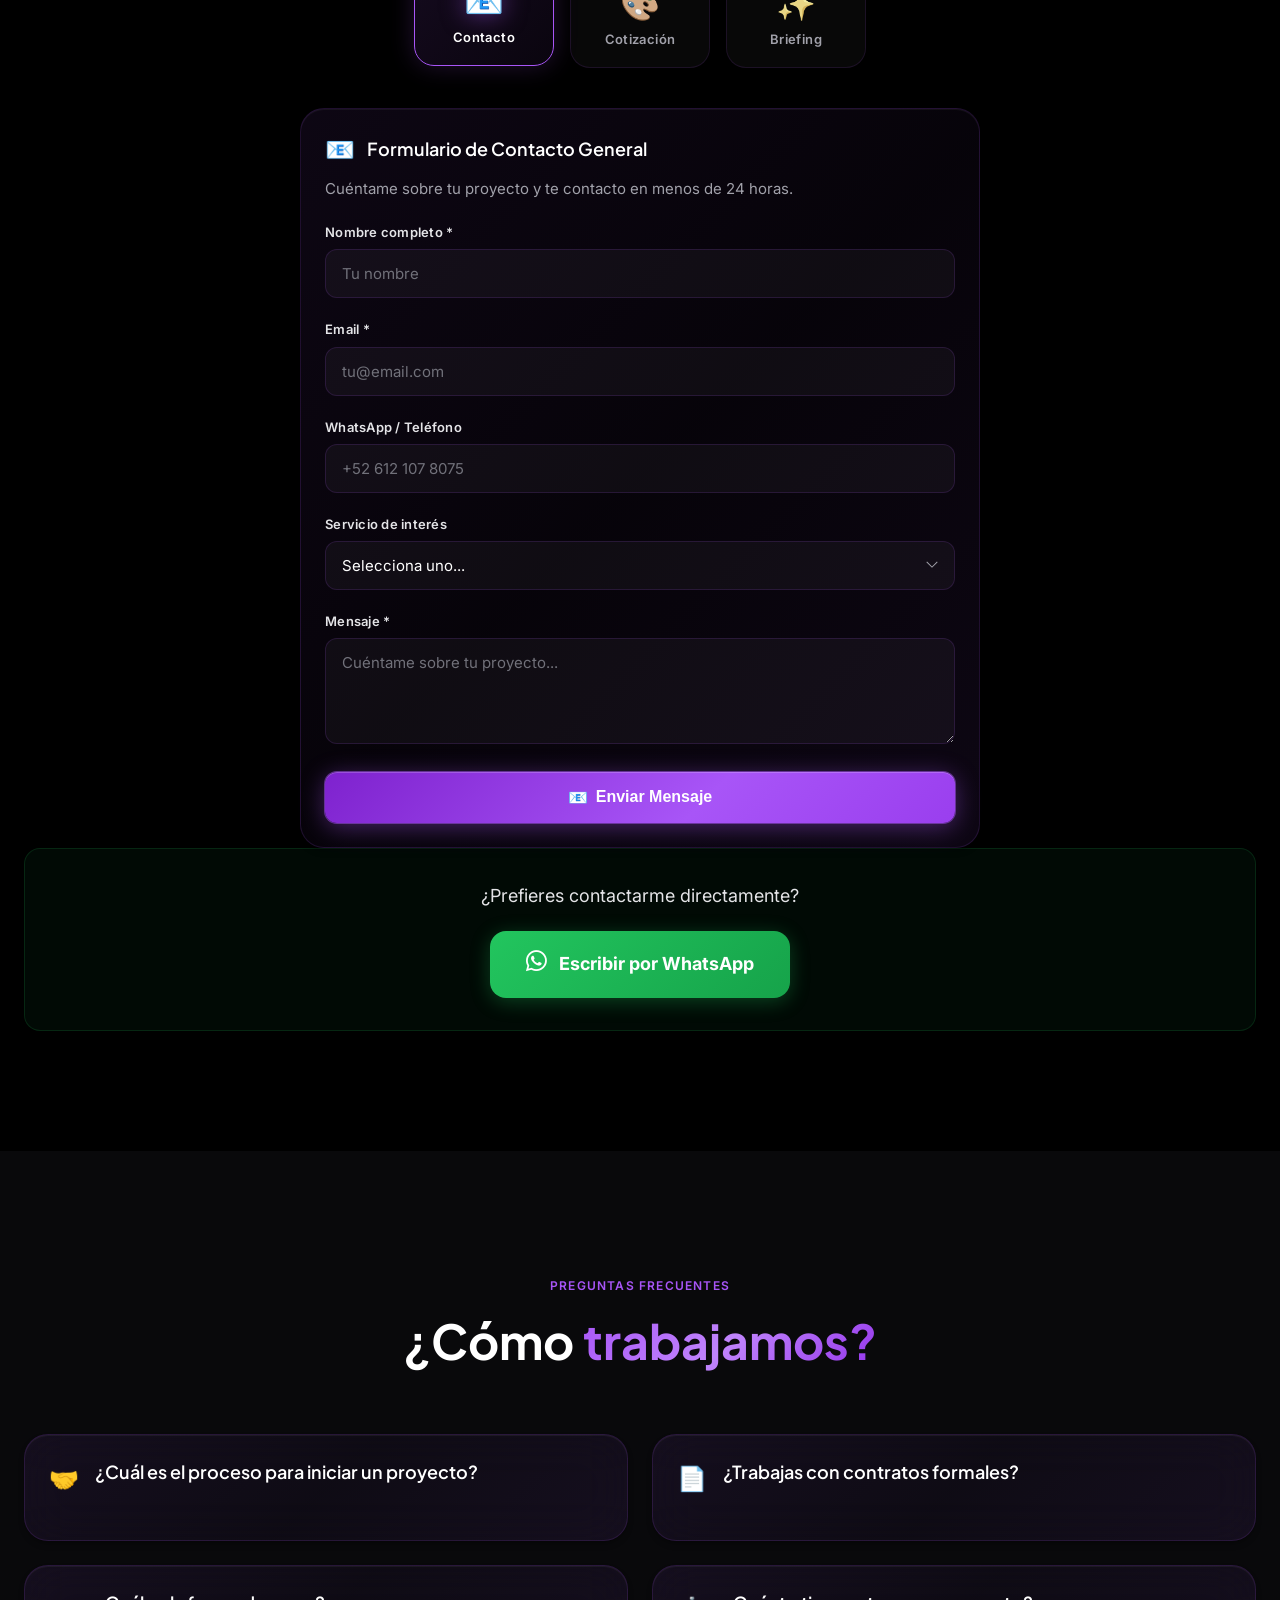
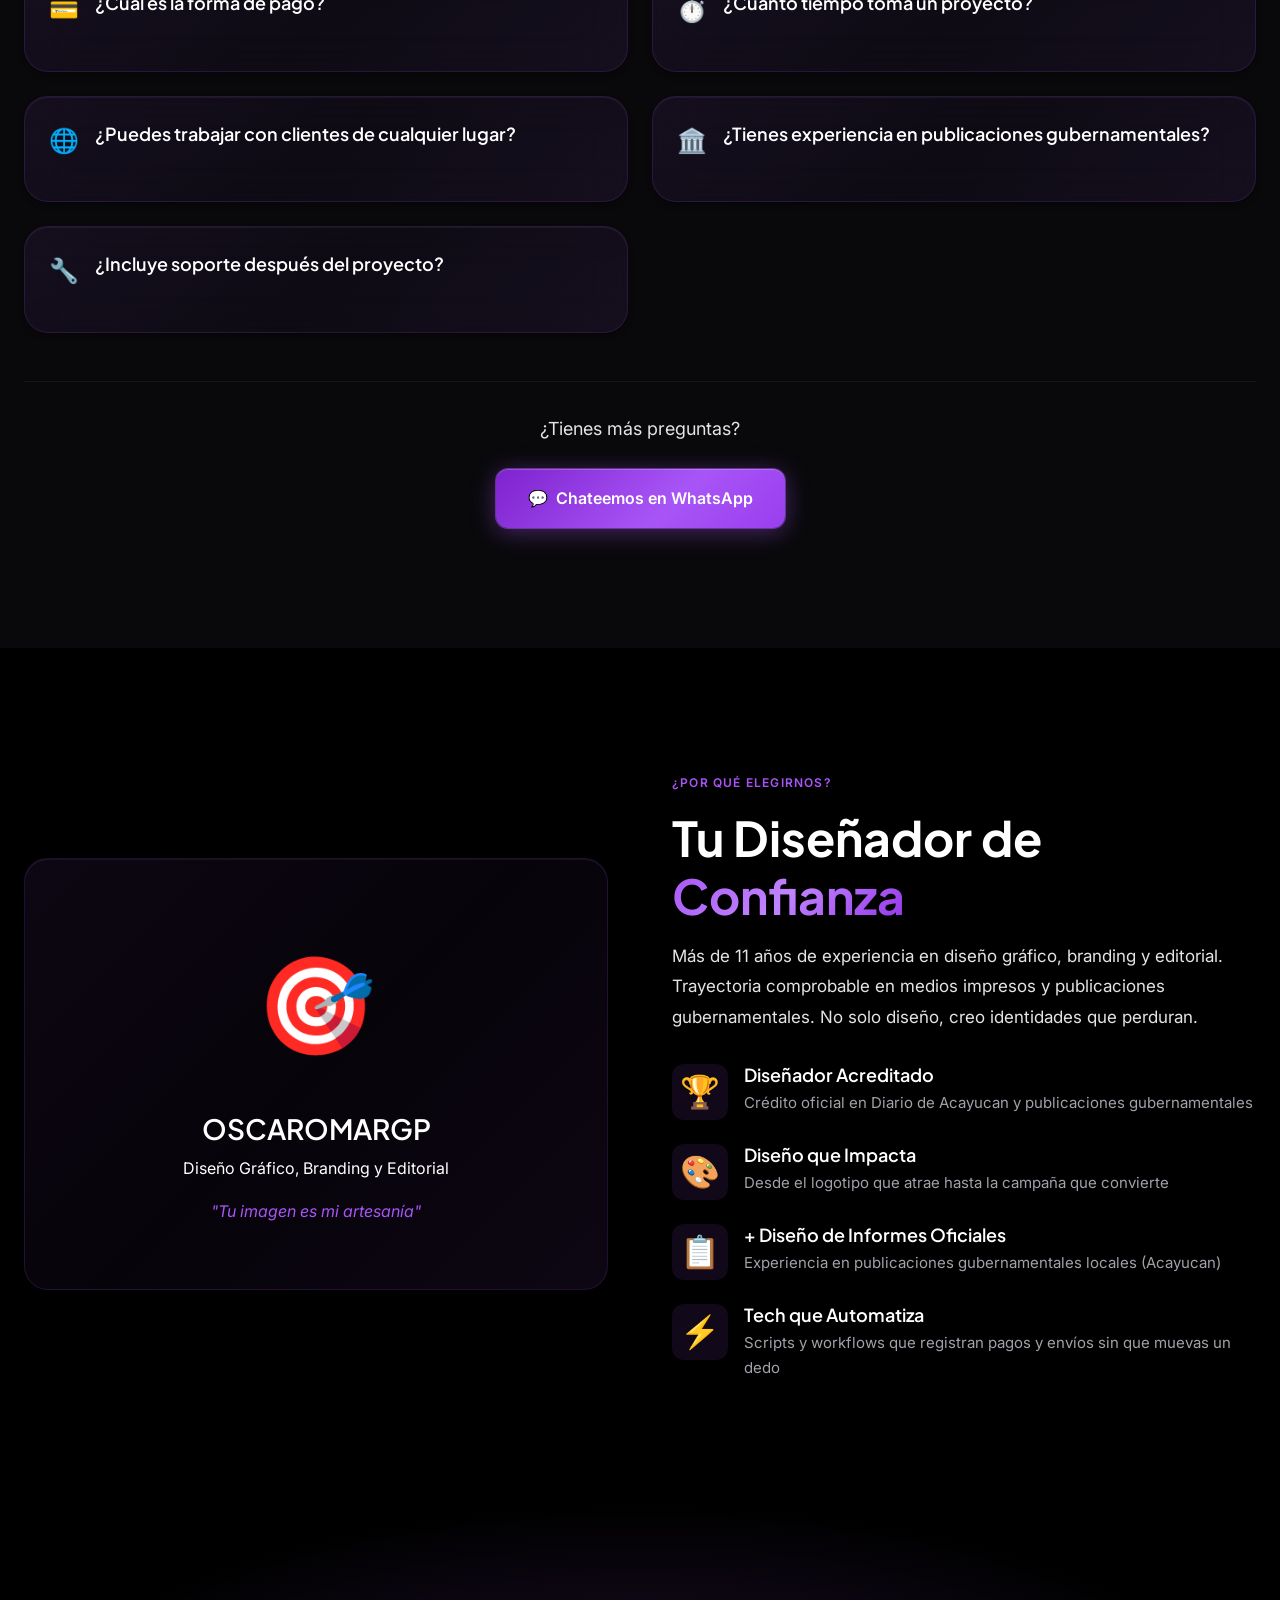
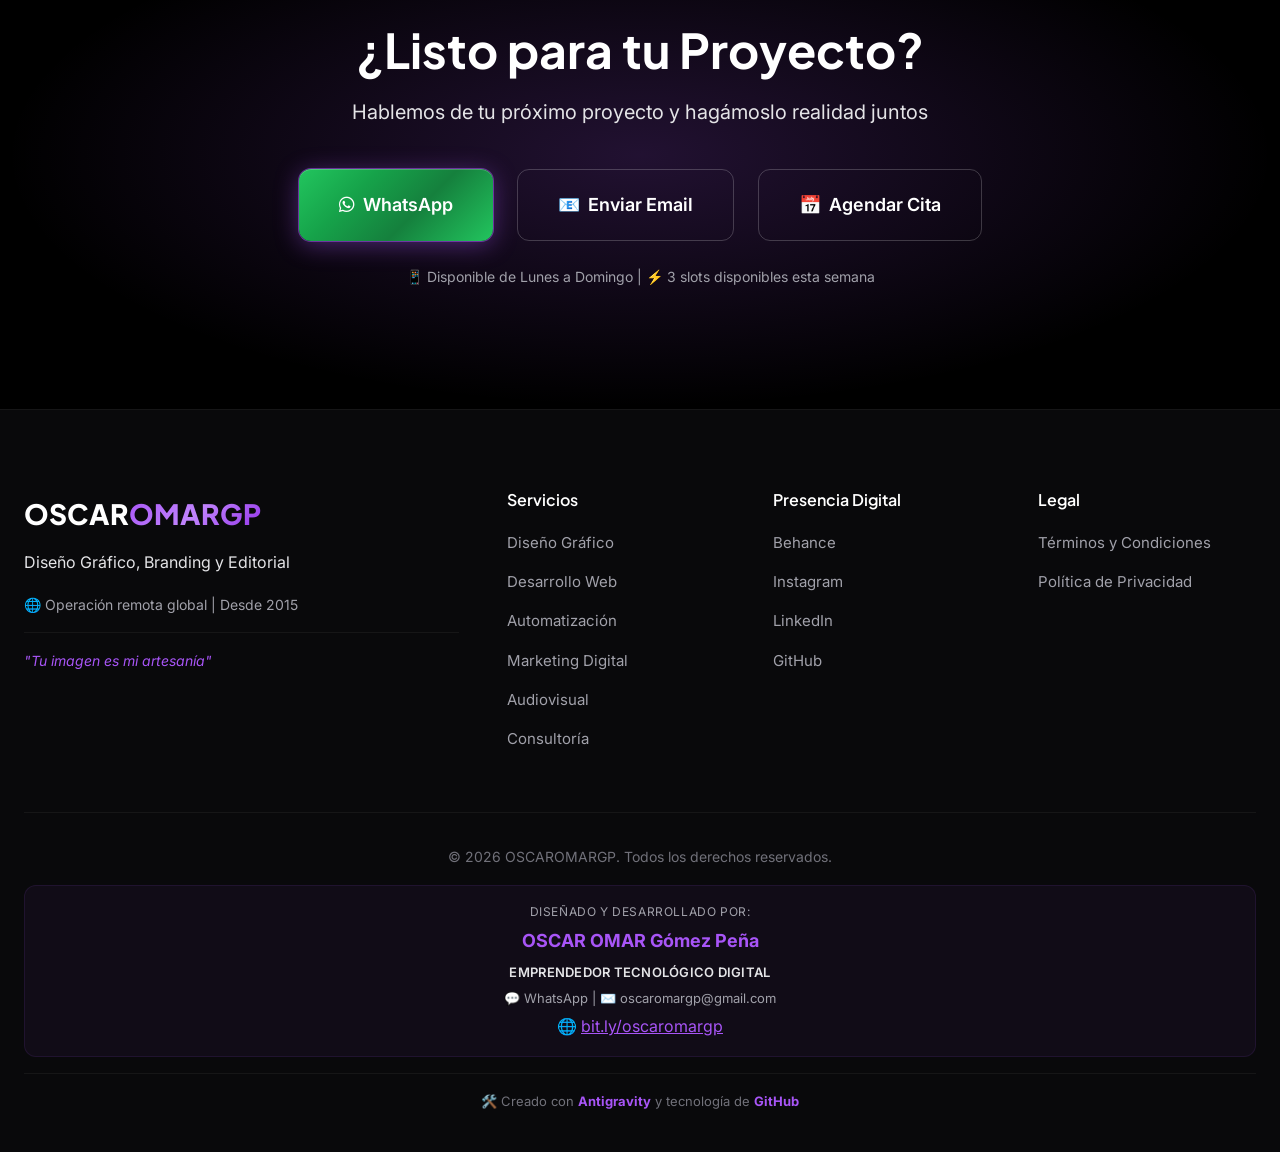
==== commit 399003dc: "v4.2.0: UX mejora formularios con tabs iconos + Web3Forms key CAMBIOS: - Web3Forms API key configura" ====
--- a/index.html
+++ b/index.html
@@ -604,155 +604,178 @@
                 </div>
             </div>
             
-            <div class="formularios-grid">
-                <!-- Formulario 1: Contacto General -->
-                <div class="formulario-card glass-card">
-                    <h3>
-                        <span class="form-icon">📧</span>
-                        Formulario de Contacto General
-                    </h3>
-                    <p>Cuéntame sobre tu proyecto y te contacto en menos de 24 horas.</p>
-                    <form class="premium-form" id="formContacto" action="https://api.web3forms.com/submit" method="POST">
-                        <input type="hidden" name="access_key" value="TU_WEB3FORMS_KEY">
-                        <input type="hidden" name="subject" value="Nuevo contacto desde OSCAROMARGP">
-                        <input type="hidden" name="from_name" value="Portafolio OSCAROMARGP">
-                        <input type="text" name="honeypot" style="display:none" tabindex="-1" autocomplete="off">
-                        <div class="form-group">
-                            <label for="contactNombre">Nombre completo *</label>
-                            <input type="text" id="contactNombre" name="nombre" required placeholder="Tu nombre">
-                        </div>
-                        <div class="form-group">
-                            <label for="contactEmail">Email *</label>
-                            <input type="email" id="contactEmail" name="email" required placeholder="tu@email.com">
-                        </div>
-                        <div class="form-group">
-                            <label for="contactTel">WhatsApp / Teléfono</label>
-                            <input type="tel" id="contactTel" name="telefono" placeholder="+52 612 107 8075">
-                        </div>
-                        <div class="form-group">
-                            <label for="contactServicio">Servicio de interés</label>
-                            <select id="contactServicio" name="servicio">
-                                <option value="">Selecciona uno...</option>
-                                <option value="diseño-grafico">Diseño Gráfico y Branding</option>
-                                <option value="desarrollo-web">Desarrollo Web</option>
-                                <option value="automatizacion">Automatización</option>
-                                <option value="marketing">Marketing Digital</option>
-                                <option value="audiovisual">Producción Audiovisual</option>
-                                <option value="consultoria">Consultoría</option>
-                            </select>
-                        </div>
-                        <div class="form-group">
-                            <label for="contactMensaje">Mensaje *</label>
-                            <textarea id="contactMensaje" name="mensaje" rows="4" required placeholder="Cuéntame sobre tu proyecto..."></textarea>
-                        </div>
-                        <button type="submit" class="btn-primary btn-form">
-                            <span class="btn-icon">📧</span> Enviar Mensaje
-                        </button>
-                        <div class="form-status" id="formContactoStatus"></div>
-                    </form>
-                </div>
-
-                <!-- Formulario 2: Cotización Editorial -->
-                <div class="formulario-card glass-card">
-                    <h3>
-                        <span class="form-icon">🎨</span>
-                        Cotización de Diseño Gráfico Editorial
-                    </h3>
-                    <p>Solicita una cotización para proyectos de diseño editorial, imprenta o publicaciones.</p>
-                    <form class="premium-form" id="formCotizacion" action="https://api.web3forms.com/submit" method="POST">
-                        <input type="hidden" name="access_key" value="TU_WEB3FORMS_KEY">
-                        <input type="hidden" name="subject" value="Cotización Editorial - OSCAROMARGP">
-                        <input type="hidden" name="from_name" value="Portafolio OSCAROMARGP">
-                        <input type="text" name="honeypot" style="display:none" tabindex="-1" autocomplete="off">
-                        <div class="form-group">
-                            <label for="cotNombre">Nombre completo *</label>
-                            <input type="text" id="cotNombre" name="nombre" required placeholder="Tu nombre">
-                        </div>
-                        <div class="form-group">
-                            <label for="cotEmail">Email *</label>
-                            <input type="email" id="cotEmail" name="email" required placeholder="tu@email.com">
-                        </div>
-                        <div class="form-group">
-                            <label for="cotTipo">Tipo de proyecto</label>
-                            <select id="cotTipo" name="tipo_proyecto">
-                                <option value="">Selecciona uno...</option>
-                                <option value="logotipo">Logotipo / Identidad Visual</option>
-                                <option value="editorial">Diseño Editorial (Revista, Periódico)</option>
-                                <option value="publicidad">Material Publicitario</option>
-                                <option value="informe">Informe de Gobierno / Institucional</option>
-                                <option value="empaque">Empaque / Packaging</option>
-                                <option value="otro">Otro</option>
-                            </select>
-                        </div>
-                        <div class="form-group">
-                            <label for="cotPresupuesto">Presupuesto estimado</label>
-                            <select id="cotPresupuesto" name="presupuesto">
-                                <option value="">Selecciona rango...</option>
-                                <option value="3k-5k">$3,000 - $5,000 MXN</option>
-                                <option value="5k-10k">$5,000 - $10,000 MXN</option>
-                                <option value="10k-25k">$10,000 - $25,000 MXN</option>
-                                <option value="25k+">$25,000+ MXN</option>
-                            </select>
-                        </div>
-                        <div class="form-group">
-                            <label for="cotDetalles">Detalles del proyecto *</label>
-                            <textarea id="cotDetalles" name="detalles" rows="4" required placeholder="Describe tu proyecto editorial..."></textarea>
-                        </div>
-                        <button type="submit" class="btn-primary btn-form">
-                            <span class="btn-icon">🎨</span> Solicitar Cotización
-                        </button>
-                        <div class="form-status" id="formCotizacionStatus"></div>
-                    </form>
-                </div>
-
-                <!-- Formulario 3: Briefing Creativo -->
-                <div class="formulario-card glass-card">
-                    <h3>
-                        <span class="form-icon">✨</span>
-                        Briefing Creativo - Identidad Corporativa
-                    </h3>
-                    <p>Inicia el proceso completo para crear o rediseñar la identidad visual de tu marca.</p>
-                    <form class="premium-form" id="formBriefing" action="https://api.web3forms.com/submit" method="POST">
-                        <input type="hidden" name="access_key" value="TU_WEB3FORMS_KEY">
-                        <input type="hidden" name="subject" value="Briefing Creativo - OSCAROMARGP">
-                        <input type="hidden" name="from_name" value="Portafolio OSCAROMARGP">
-                        <input type="text" name="honeypot" style="display:none" tabindex="-1" autocomplete="off">
-                        <div class="form-group">
-                            <label for="briNombre">Nombre / Empresa *</label>
-                            <input type="text" id="briNombre" name="nombre" required placeholder="Nombre de tu marca o empresa">
-                        </div>
-                        <div class="form-group">
-                            <label for="briEmail">Email *</label>
-                            <input type="email" id="briEmail" name="email" required placeholder="tu@email.com">
-                        </div>
-                        <div class="form-group">
-                            <label for="briGiro">Giro del negocio</label>
-                            <input type="text" id="briGiro" name="giro" placeholder="Ej: Restaurante, Tecnología, Salud...">
-                        </div>
-                        <div class="form-group">
-                            <label for="briEstilo">Estilo visual que buscas</label>
-                            <select id="briEstilo" name="estilo">
-                                <option value="">Selecciona uno...</option>
-                                <option value="moderno">Moderno y Minimalista</option>
-                                <option value="corporativo">Corporativo y Profesional</option>
-                                <option value="creativo">Creativo y Artístico</option>
-                                <option value="elegante">Elegante y Premium</option>
-                                <option value="juvenil">Juvenil y Dinámico</option>
-                            </select>
-                        </div>
-                        <div class="form-group">
-                            <label for="briColores">Colores de preferencia</label>
-                            <input type="text" id="briColores" name="colores" placeholder="Ej: Azul corporativo, dorado...">
-                        </div>
-                        <div class="form-group">
-                            <label for="briVisión">Visión de tu marca *</label>
-                            <textarea id="briVisión" name="vision" rows="4" required placeholder="¿Qué quieres transmitir con tu identidad visual?"></textarea>
-                        </div>
-                        <button type="submit" class="btn-primary btn-form">
-                            <span class="btn-icon">✨</span> Enviar Briefing
-                        </button>
-                        <div class="form-status" id="formBriefingStatus"></div>
-                    </form>
+            <!-- Form Tab Selector -->
+            <div class="form-tabs">
+                <button class="form-tab active" data-form="formContacto" aria-selected="true">
+                    <span class="form-tab-icon">📧</span>
+                    <span class="form-tab-label">Contacto</span>
+                </button>
+                <button class="form-tab" data-form="formCotizacion" aria-selected="false">
+                    <span class="form-tab-icon">🎨</span>
+                    <span class="form-tab-label">Cotización</span>
+                </button>
+                <button class="form-tab" data-form="formBriefing" aria-selected="false">
+                    <span class="form-tab-icon">✨</span>
+                    <span class="form-tab-label">Briefing</span>
+                </button>
+            </div>
+
+            <!-- Forms Container (1 visible at a time) -->
+            <div class="form-panels">
+                <!-- Panel 1: Contacto General -->
+                <div class="form-panel active" id="panelContacto">
+                    <div class="formulario-card glass-card">
+                        <h3>
+                            <span class="form-icon">📧</span>
+                            Formulario de Contacto General
+                        </h3>
+                        <p>Cuéntame sobre tu proyecto y te contacto en menos de 24 horas.</p>
+                        <form class="premium-form" id="formContacto" action="https://api.web3forms.com/submit" method="POST">
+                            <input type="hidden" name="access_key" value="4dc05499-5ca7-4d3a-89b7-cee783c98efc">
+                            <input type="hidden" name="subject" value="Nuevo contacto desde OSCAROMARGP">
+                            <input type="hidden" name="from_name" value="Portafolio OSCAROMARGP">
+                            <input type="text" name="honeypot" style="display:none" tabindex="-1" autocomplete="off">
+                            <div class="form-group">
+                                <label for="contactNombre">Nombre completo *</label>
+                                <input type="text" id="contactNombre" name="nombre" required placeholder="Tu nombre">
+                            </div>
+                            <div class="form-group">
+                                <label for="contactEmail">Email *</label>
+                                <input type="email" id="contactEmail" name="email" required placeholder="tu@email.com">
+                            </div>
+                            <div class="form-group">
+                                <label for="contactTel">WhatsApp / Teléfono</label>
+                                <input type="tel" id="contactTel" name="telefono" placeholder="+52 612 107 8075">
+                            </div>
+                            <div class="form-group">
+                                <label for="contactServicio">Servicio de interés</label>
+                                <select id="contactServicio" name="servicio">
+                                    <option value="">Selecciona uno...</option>
+                                    <option value="diseño-grafico">Diseño Gráfico y Branding</option>
+                                    <option value="desarrollo-web">Desarrollo Web</option>
+                                    <option value="automatizacion">Automatización</option>
+                                    <option value="marketing">Marketing Digital</option>
+                                    <option value="audiovisual">Producción Audiovisual</option>
+                                    <option value="consultoria">Consultoría</option>
+                                </select>
+                            </div>
+                            <div class="form-group">
+                                <label for="contactMensaje">Mensaje *</label>
+                                <textarea id="contactMensaje" name="mensaje" rows="4" required placeholder="Cuéntame sobre tu proyecto..."></textarea>
+                            </div>
+                            <button type="submit" class="btn-primary btn-form">
+                                <span class="btn-icon">📧</span> Enviar Mensaje
+                            </button>
+                            <div class="form-status" id="formContactoStatus"></div>
+                        </form>
+                    </div>
+                </div>
+
+                <!-- Panel 2: Cotización Editorial -->
+                <div class="form-panel" id="panelCotizacion">
+                    <div class="formulario-card glass-card">
+                        <h3>
+                            <span class="form-icon">🎨</span>
+                            Cotización de Diseño Gráfico Editorial
+                        </h3>
+                        <p>Solicita una cotización para proyectos de diseño editorial, imprenta o publicaciones.</p>
+                        <form class="premium-form" id="formCotizacion" action="https://api.web3forms.com/submit" method="POST">
+                            <input type="hidden" name="access_key" value="4dc05499-5ca7-4d3a-89b7-cee783c98efc">
+                            <input type="hidden" name="subject" value="Cotización Editorial - OSCAROMARGP">
+                            <input type="hidden" name="from_name" value="Portafolio OSCAROMARGP">
+                            <input type="text" name="honeypot" style="display:none" tabindex="-1" autocomplete="off">
+                            <div class="form-group">
+                                <label for="cotNombre">Nombre completo *</label>
+                                <input type="text" id="cotNombre" name="nombre" required placeholder="Tu nombre">
+                            </div>
+                            <div class="form-group">
+                                <label for="cotEmail">Email *</label>
+                                <input type="email" id="cotEmail" name="email" required placeholder="tu@email.com">
+                            </div>
+                            <div class="form-group">
+                                <label for="cotTipo">Tipo de proyecto</label>
+                                <select id="cotTipo" name="tipo_proyecto">
+                                    <option value="">Selecciona uno...</option>
+                                    <option value="logotipo">Logotipo / Identidad Visual</option>
+                                    <option value="editorial">Diseño Editorial (Revista, Periódico)</option>
+                                    <option value="publicidad">Material Publicitario</option>
+                                    <option value="informe">Informe de Gobierno / Institucional</option>
+                                    <option value="empaque">Empaque / Packaging</option>
+                                    <option value="otro">Otro</option>
+                                </select>
+                            </div>
+                            <div class="form-group">
+                                <label for="cotPresupuesto">Presupuesto estimado</label>
+                                <select id="cotPresupuesto" name="presupuesto">
+                                    <option value="">Selecciona rango...</option>
+                                    <option value="3k-5k">$3,000 - $5,000 MXN</option>
+                                    <option value="5k-10k">$5,000 - $10,000 MXN</option>
+                                    <option value="10k-25k">$10,000 - $25,000 MXN</option>
+                                    <option value="25k+">$25,000+ MXN</option>
+                                </select>
+                            </div>
+                            <div class="form-group">
+                                <label for="cotDetalles">Detalles del proyecto *</label>
+                                <textarea id="cotDetalles" name="detalles" rows="4" required placeholder="Describe tu proyecto editorial..."></textarea>
+                            </div>
+                            <button type="submit" class="btn-primary btn-form">
+                                <span class="btn-icon">🎨</span> Solicitar Cotización
+                            </button>
+                            <div class="form-status" id="formCotizacionStatus"></div>
+                        </form>
+                    </div>
+                </div>
+
+                <!-- Panel 3: Briefing Creativo -->
+                <div class="form-panel" id="panelBriefing">
+                    <div class="formulario-card glass-card">
+                        <h3>
+                            <span class="form-icon">✨</span>
+                            Briefing Creativo - Identidad Corporativa
+                        </h3>
+                        <p>Inicia el proceso completo para crear o rediseñar la identidad visual de tu marca.</p>
+                        <form class="premium-form" id="formBriefing" action="https://api.web3forms.com/submit" method="POST">
+                            <input type="hidden" name="access_key" value="4dc05499-5ca7-4d3a-89b7-cee783c98efc">
+                            <input type="hidden" name="subject" value="Briefing Creativo - OSCAROMARGP">
+                            <input type="hidden" name="from_name" value="Portafolio OSCAROMARGP">
+                            <input type="text" name="honeypot" style="display:none" tabindex="-1" autocomplete="off">
+                            <div class="form-group">
+                                <label for="briNombre">Nombre / Empresa *</label>
+                                <input type="text" id="briNombre" name="nombre" required placeholder="Nombre de tu marca o empresa">
+                            </div>
+                            <div class="form-group">
+                                <label for="briEmail">Email *</label>
+                                <input type="email" id="briEmail" name="email" required placeholder="tu@email.com">
+                            </div>
+                            <div class="form-group">
+                                <label for="briGiro">Giro del negocio</label>
+                                <input type="text" id="briGiro" name="giro" placeholder="Ej: Restaurante, Tecnología, Salud...">
+                            </div>
+                            <div class="form-group">
+                                <label for="briEstilo">Estilo visual que buscas</label>
+                                <select id="briEstilo" name="estilo">
+                                    <option value="">Selecciona uno...</option>
+                                    <option value="moderno">Moderno y Minimalista</option>
+                                    <option value="corporativo">Corporativo y Profesional</option>
+                                    <option value="creativo">Creativo y Artístico</option>
+                                    <option value="elegante">Elegante y Premium</option>
+                                    <option value="juvenil">Juvenil y Dinámico</option>
+                                </select>
+                            </div>
+                            <div class="form-group">
+                                <label for="briColores">Colores de preferencia</label>
+                                <input type="text" id="briColores" name="colores" placeholder="Ej: Azul corporativo, dorado...">
+                            </div>
+                            <div class="form-group">
+                                <label for="briVision">Visión de tu marca *</label>
+                                <textarea id="briVision" name="vision" rows="4" required placeholder="¿Qué quieres transmitir con tu identidad visual?"></textarea>
+                            </div>
+                            <button type="submit" class="btn-primary btn-form">
+                                <span class="btn-icon">✨</span> Enviar Briefing
+                            </button>
+                            <div class="form-status" id="formBriefingStatus"></div>
+                        </form>
+                    </div>
                 </div>
             </div>
 
--- a/styles.css
+++ b/styles.css
@@ -1734,6 +1734,110 @@
     margin-bottom: 48px;
 }
 
+/* ========================================
+   FORM TABS SYSTEM
+   ======================================== */
+.form-tabs {
+    display: flex;
+    justify-content: center;
+    gap: 16px;
+    margin-bottom: 40px;
+}
+
+.form-tab {
+    display: flex;
+    flex-direction: column;
+    align-items: center;
+    gap: 8px;
+    padding: 20px 32px;
+    background: rgba(255, 255, 255, 0.03);
+    border: 1px solid rgba(168, 85, 247, 0.12);
+    border-radius: 20px;
+    cursor: pointer;
+    transition: all 0.4s cubic-bezier(0.4, 0, 0.2, 1);
+    color: var(--text-tertiary);
+    font-family: 'Inter', sans-serif;
+    min-width: 140px;
+}
+
+.form-tab:hover {
+    border-color: rgba(168, 85, 247, 0.35);
+    background: rgba(168, 85, 247, 0.06);
+    transform: translateY(-2px);
+}
+
+.form-tab.active {
+    background: linear-gradient(135deg, rgba(168, 85, 247, 0.12) 0%, rgba(168, 85, 247, 0.06) 100%);
+    border-color: var(--primary-400);
+    color: var(--text-primary);
+    box-shadow: 0 0 24px rgba(168, 85, 247, 0.2), inset 0 1px 0 rgba(255, 255, 255, 0.05);
+    transform: translateY(-2px);
+}
+
+.form-tab-icon {
+    font-size: 2rem;
+    filter: grayscale(0.5);
+    transition: filter 0.3s ease;
+}
+
+.form-tab.active .form-tab-icon {
+    filter: grayscale(0) drop-shadow(0 0 12px rgba(168, 85, 247, 0.5));
+}
+
+.form-tab-label {
+    font-size: 0.8125rem;
+    font-weight: 600;
+    letter-spacing: 0.03em;
+}
+
+/* Form Panels */
+.form-panels {
+    position: relative;
+    max-width: 680px;
+    margin: 0 auto;
+}
+
+.form-panel {
+    display: none;
+    animation: fadeInPanel 0.4s cubic-bezier(0.4, 0, 0.2, 1) forwards;
+}
+
+.form-panel.active {
+    display: block;
+}
+
+@keyframes fadeInPanel {
+    from {
+        opacity: 0;
+        transform: translateY(12px);
+    }
+    to {
+        opacity: 1;
+        transform: translateY(0);
+    }
+}
+
+/* Mobile responsive tabs */
+@media (max-width: 767px) {
+    .form-tabs {
+        gap: 10px;
+    }
+    
+    .form-tab {
+        padding: 16px 20px;
+        min-width: 100px;
+        border-radius: 16px;
+    }
+    
+    .form-tab-icon {
+        font-size: 1.75rem;
+    }
+    
+    .form-tab-label {
+        font-size: 0.6875rem;
+    }
+}
+
 .formulario-card {
     padding: 24px;
 }
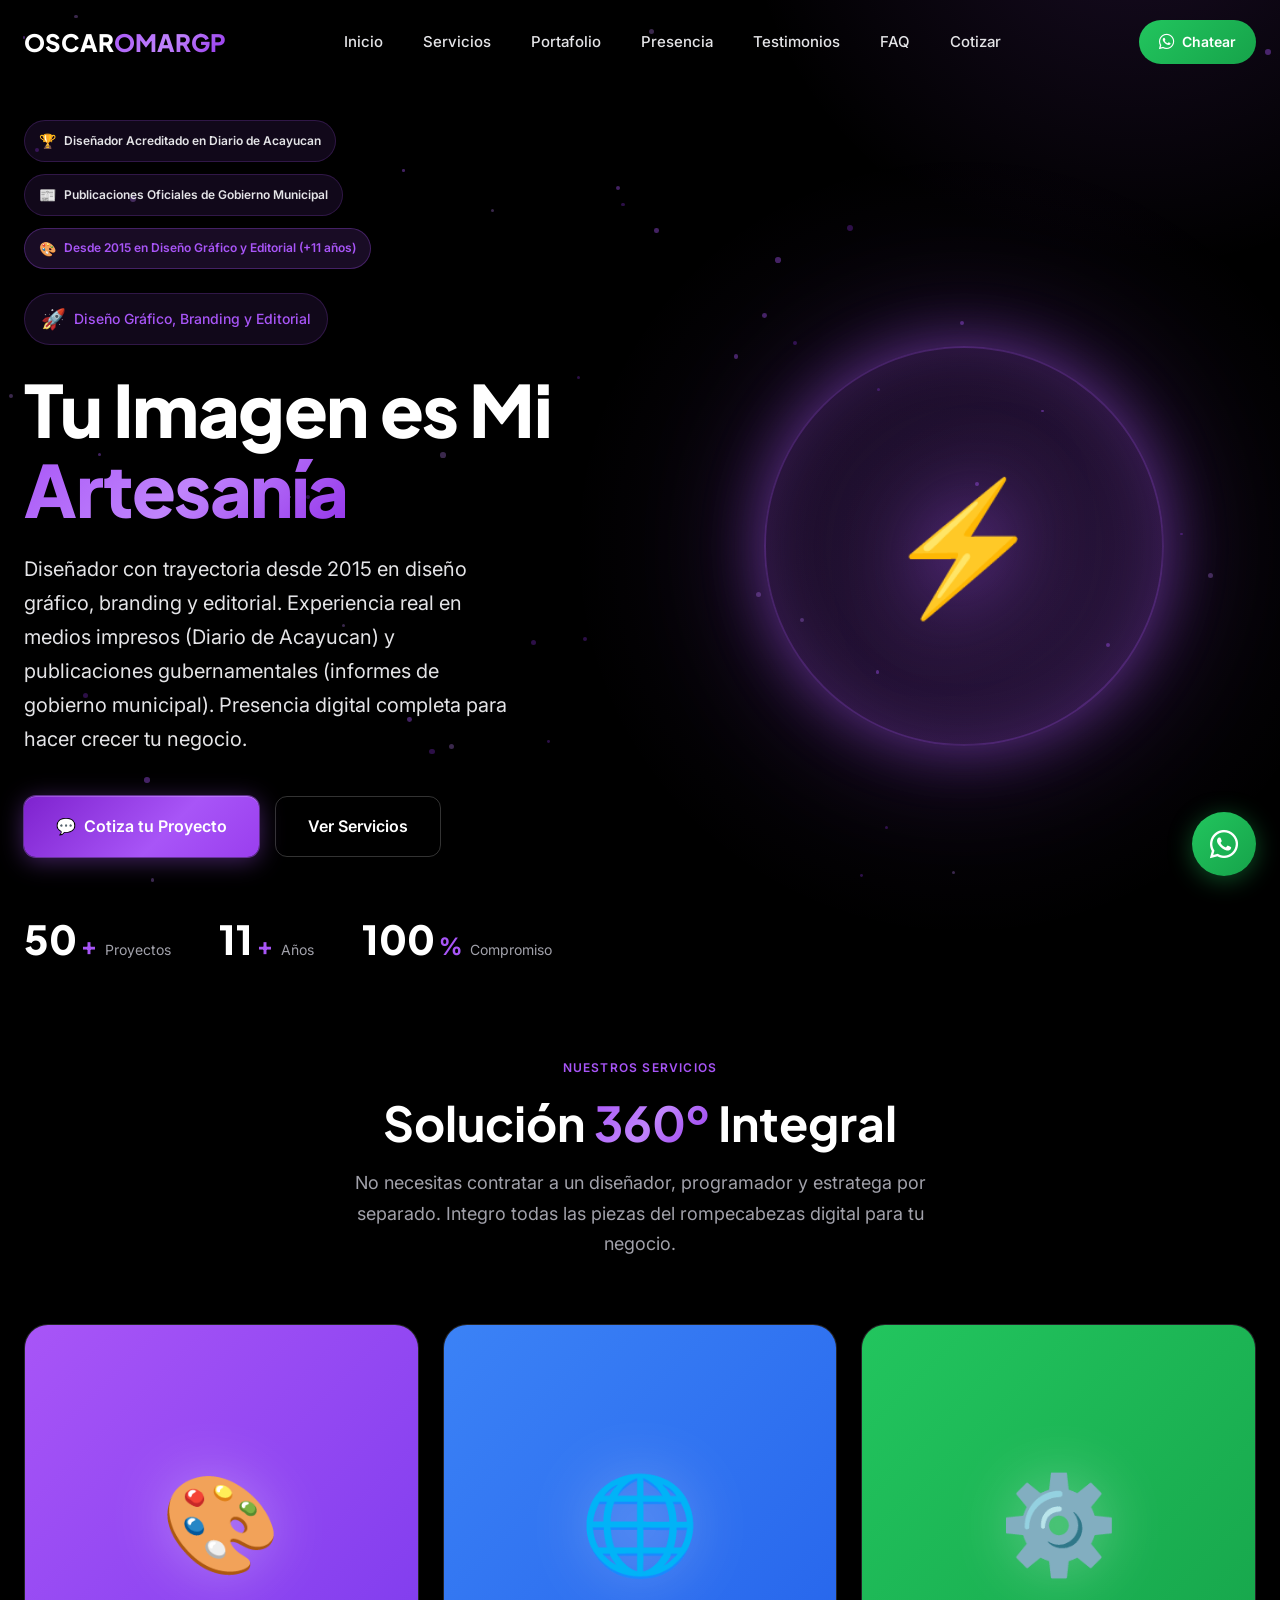
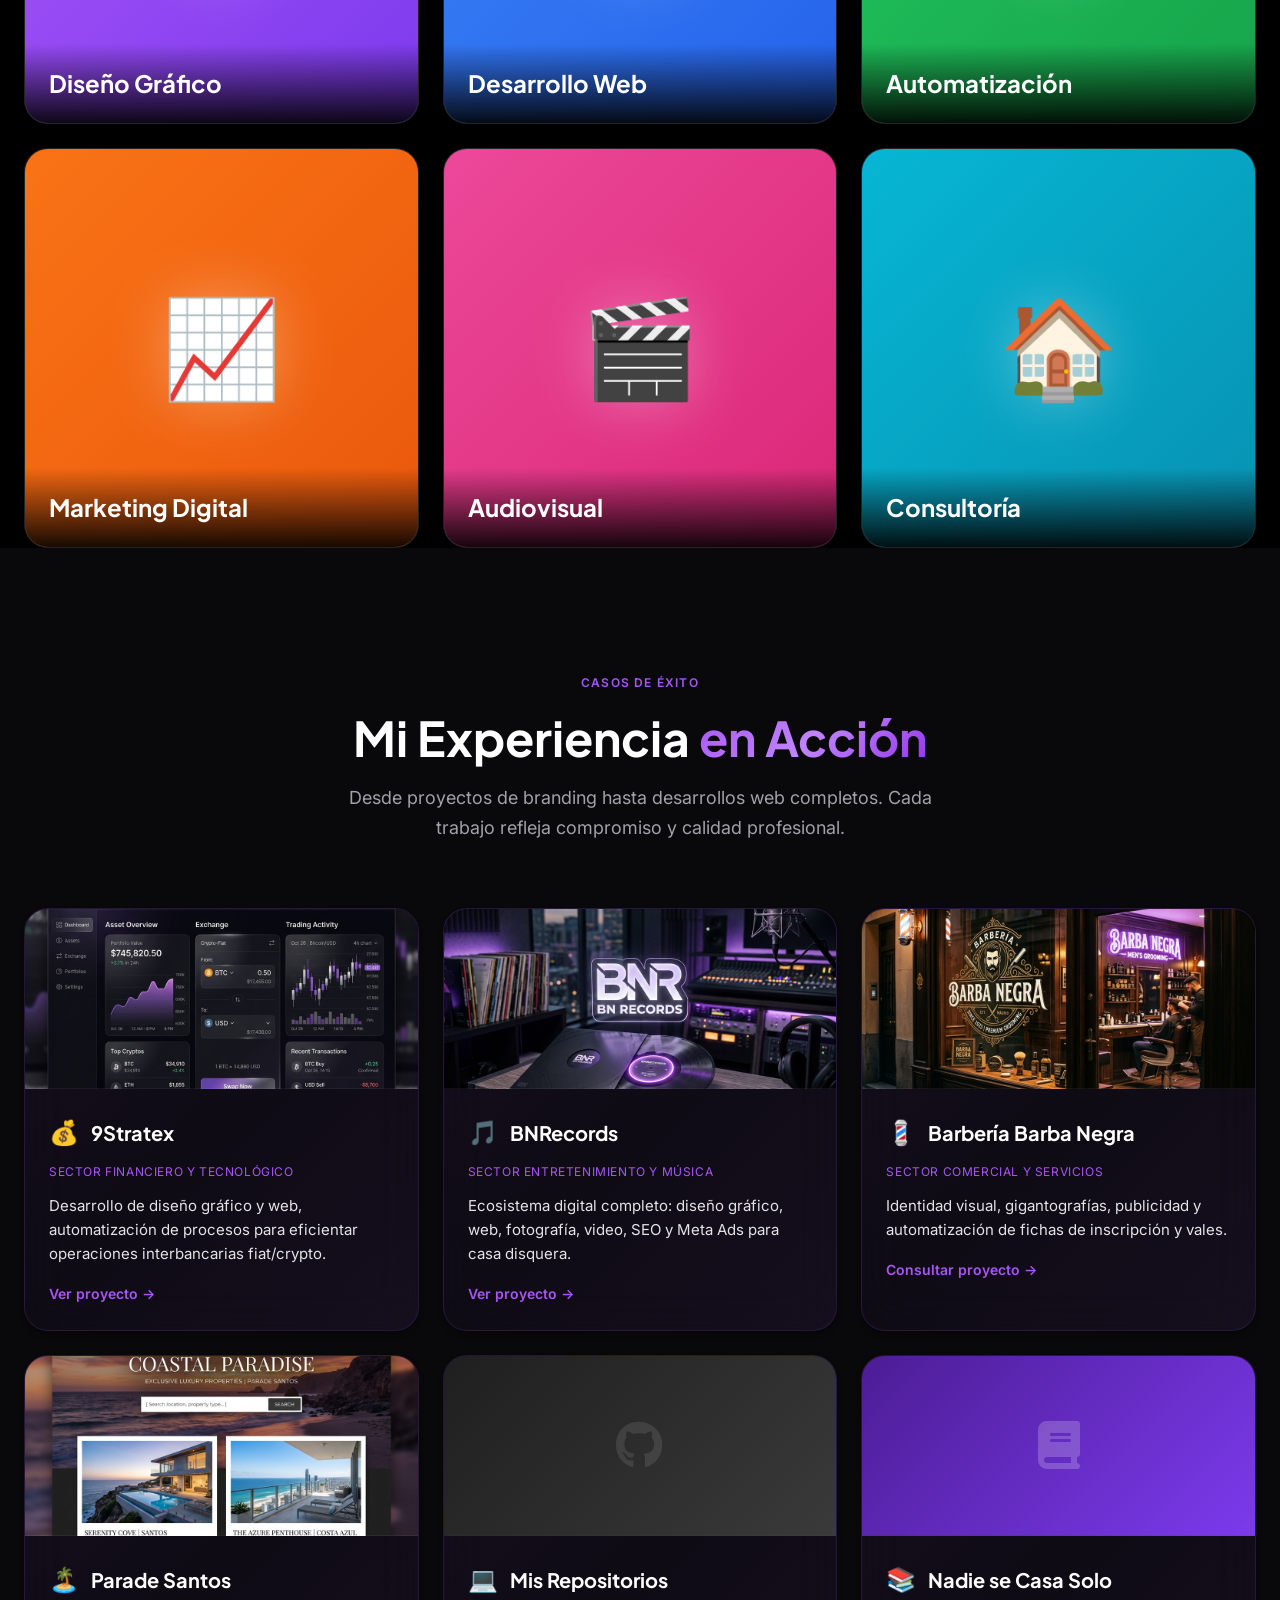
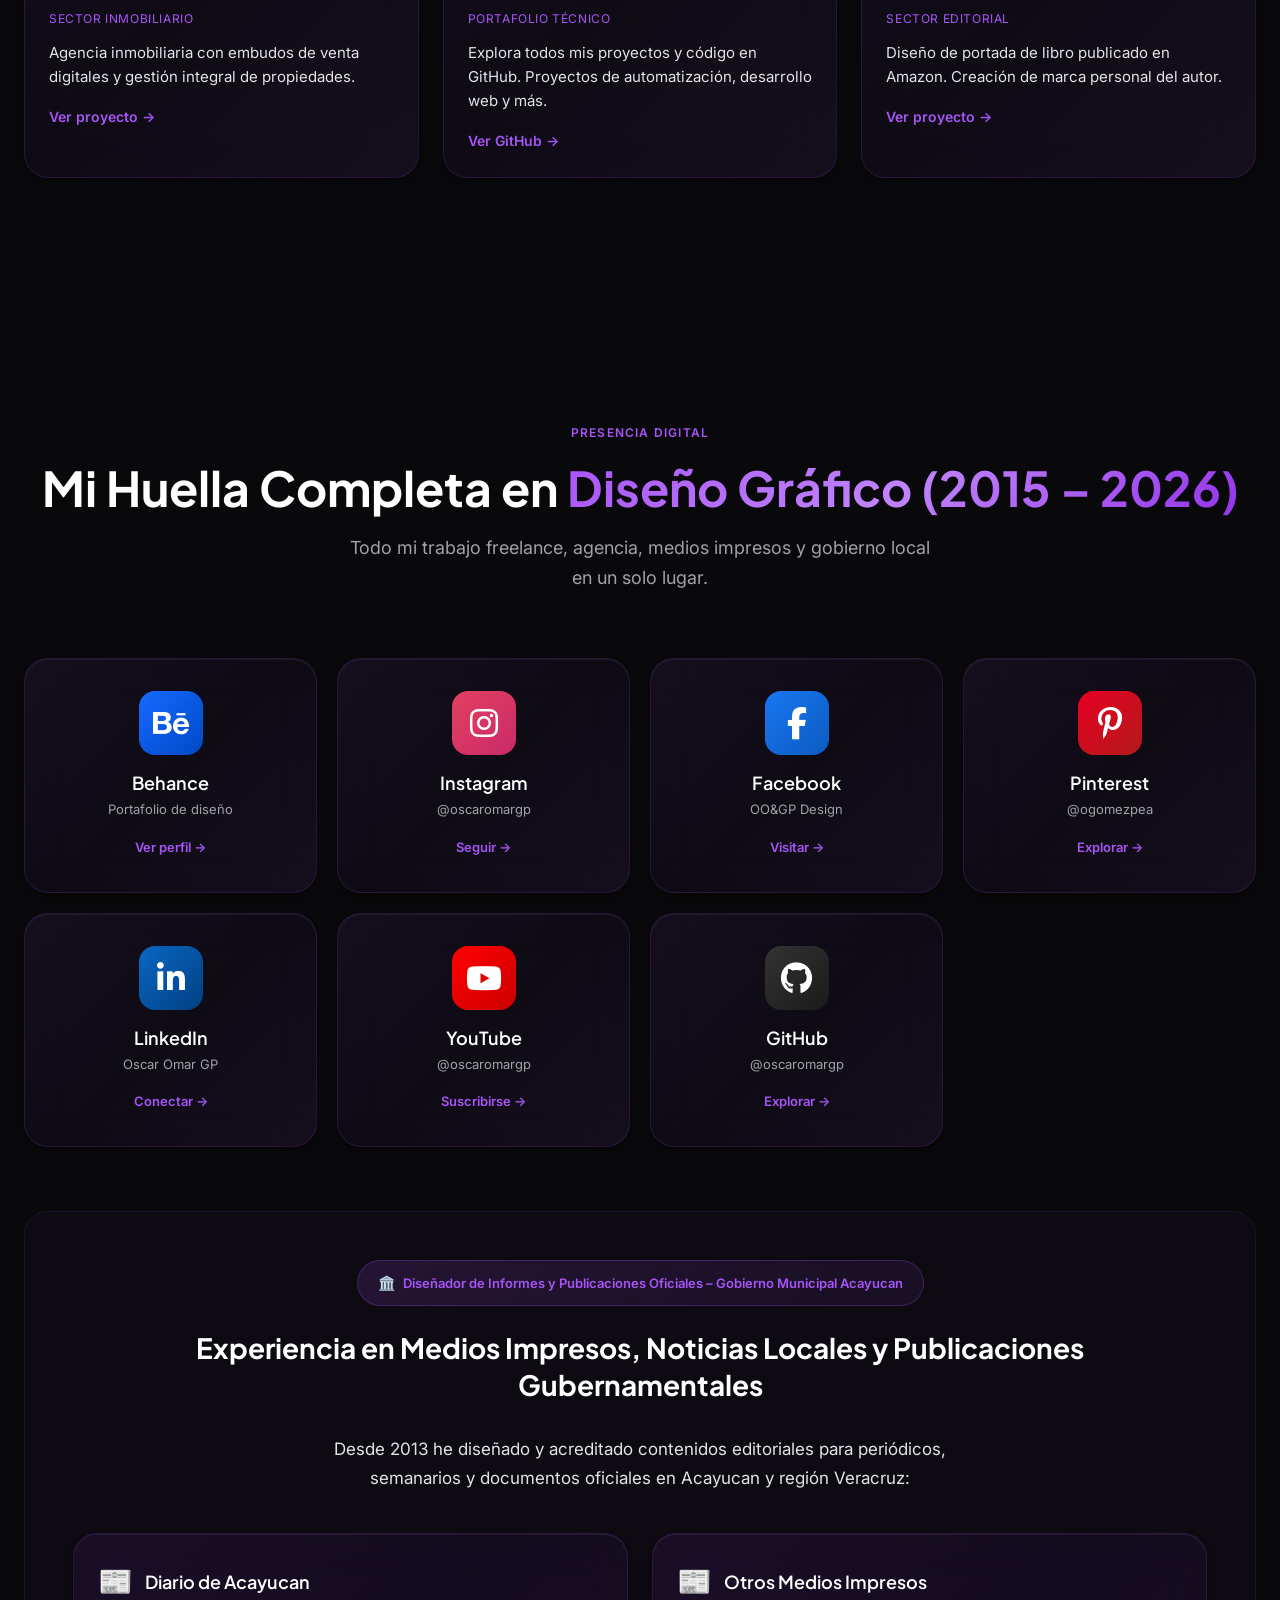
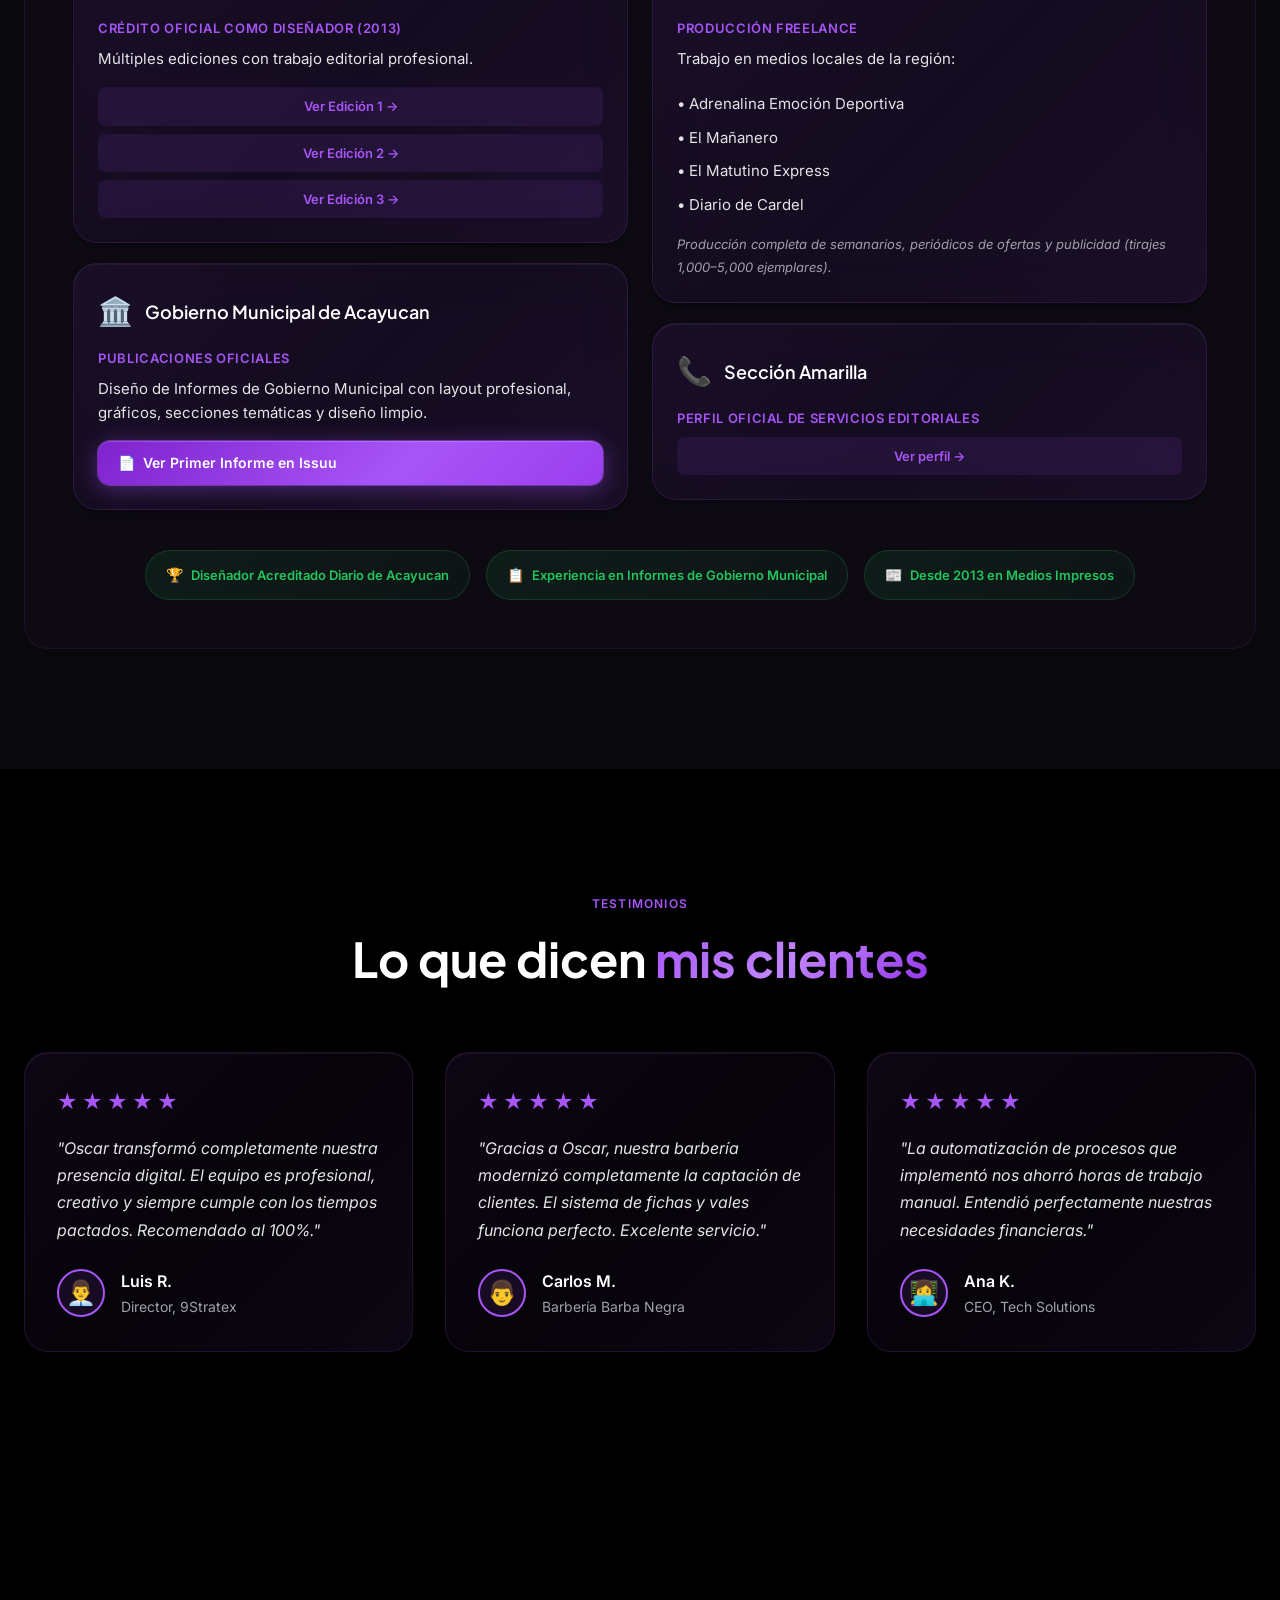
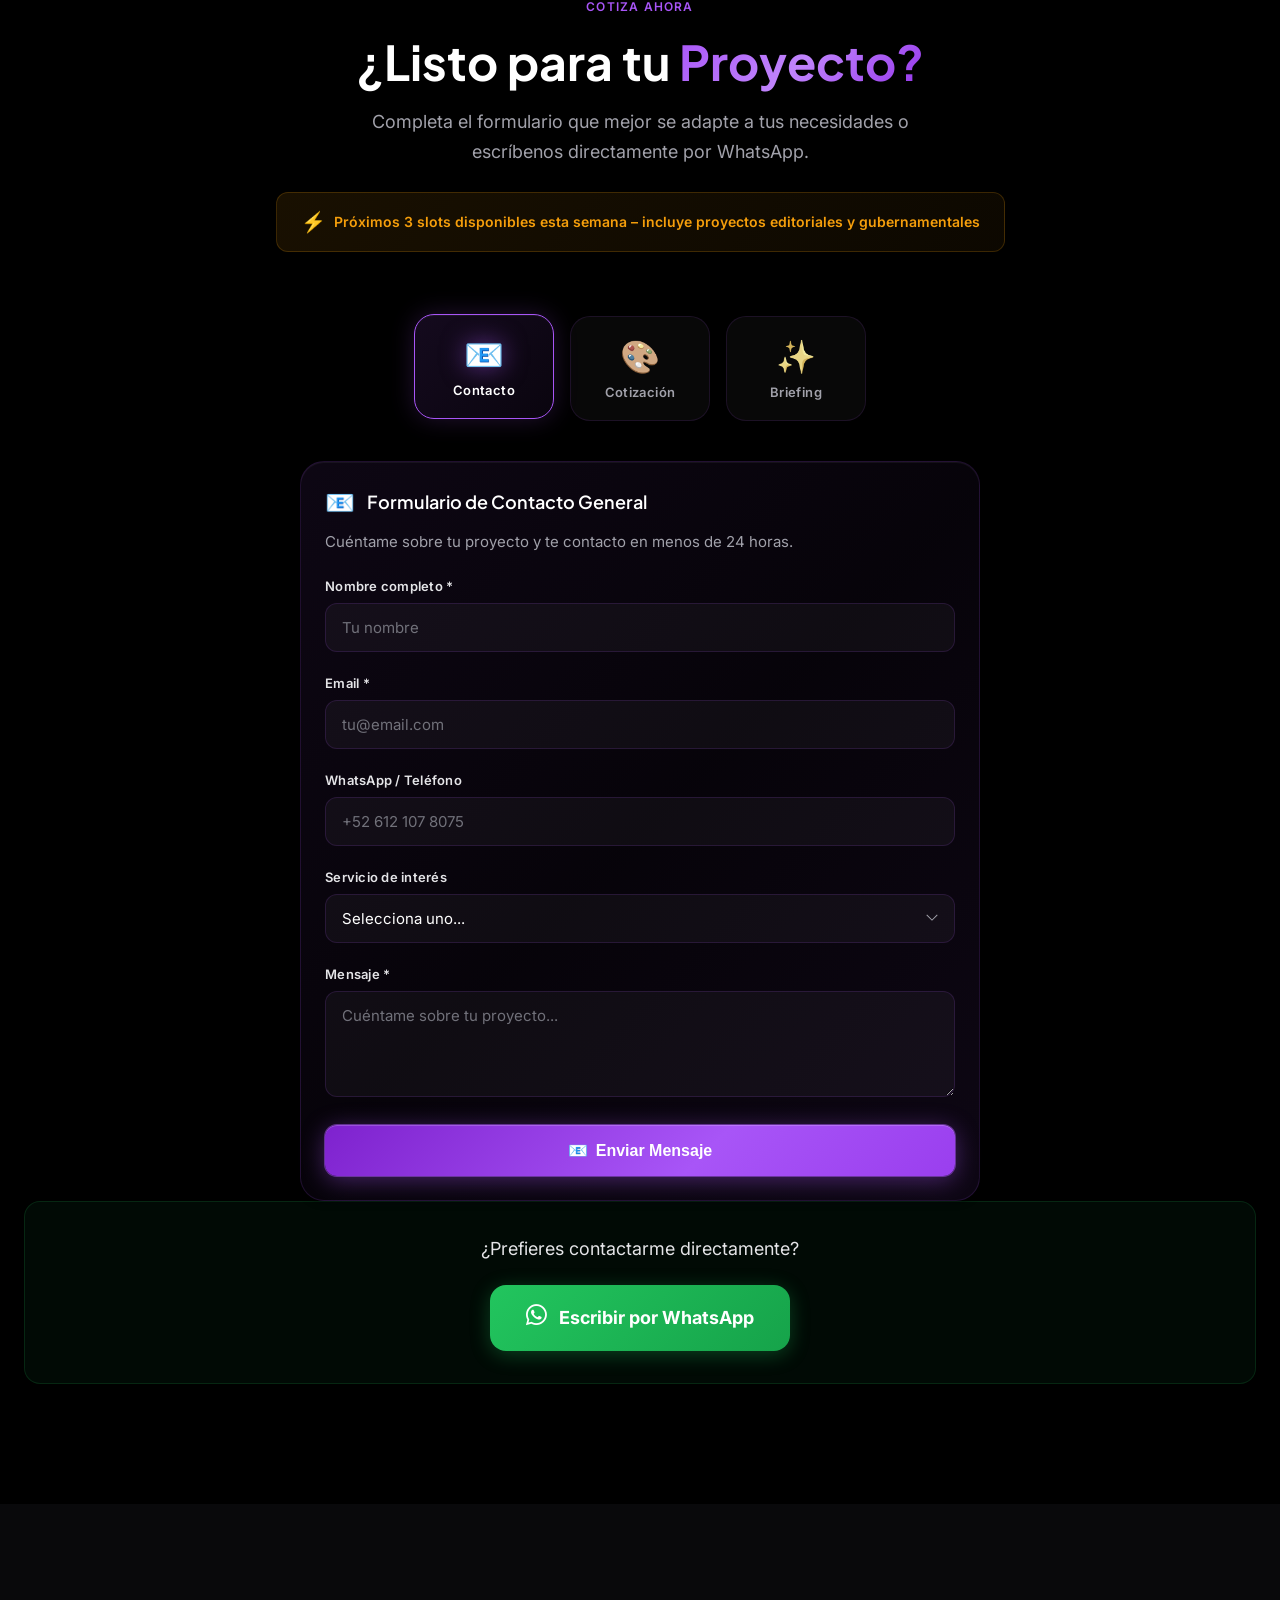
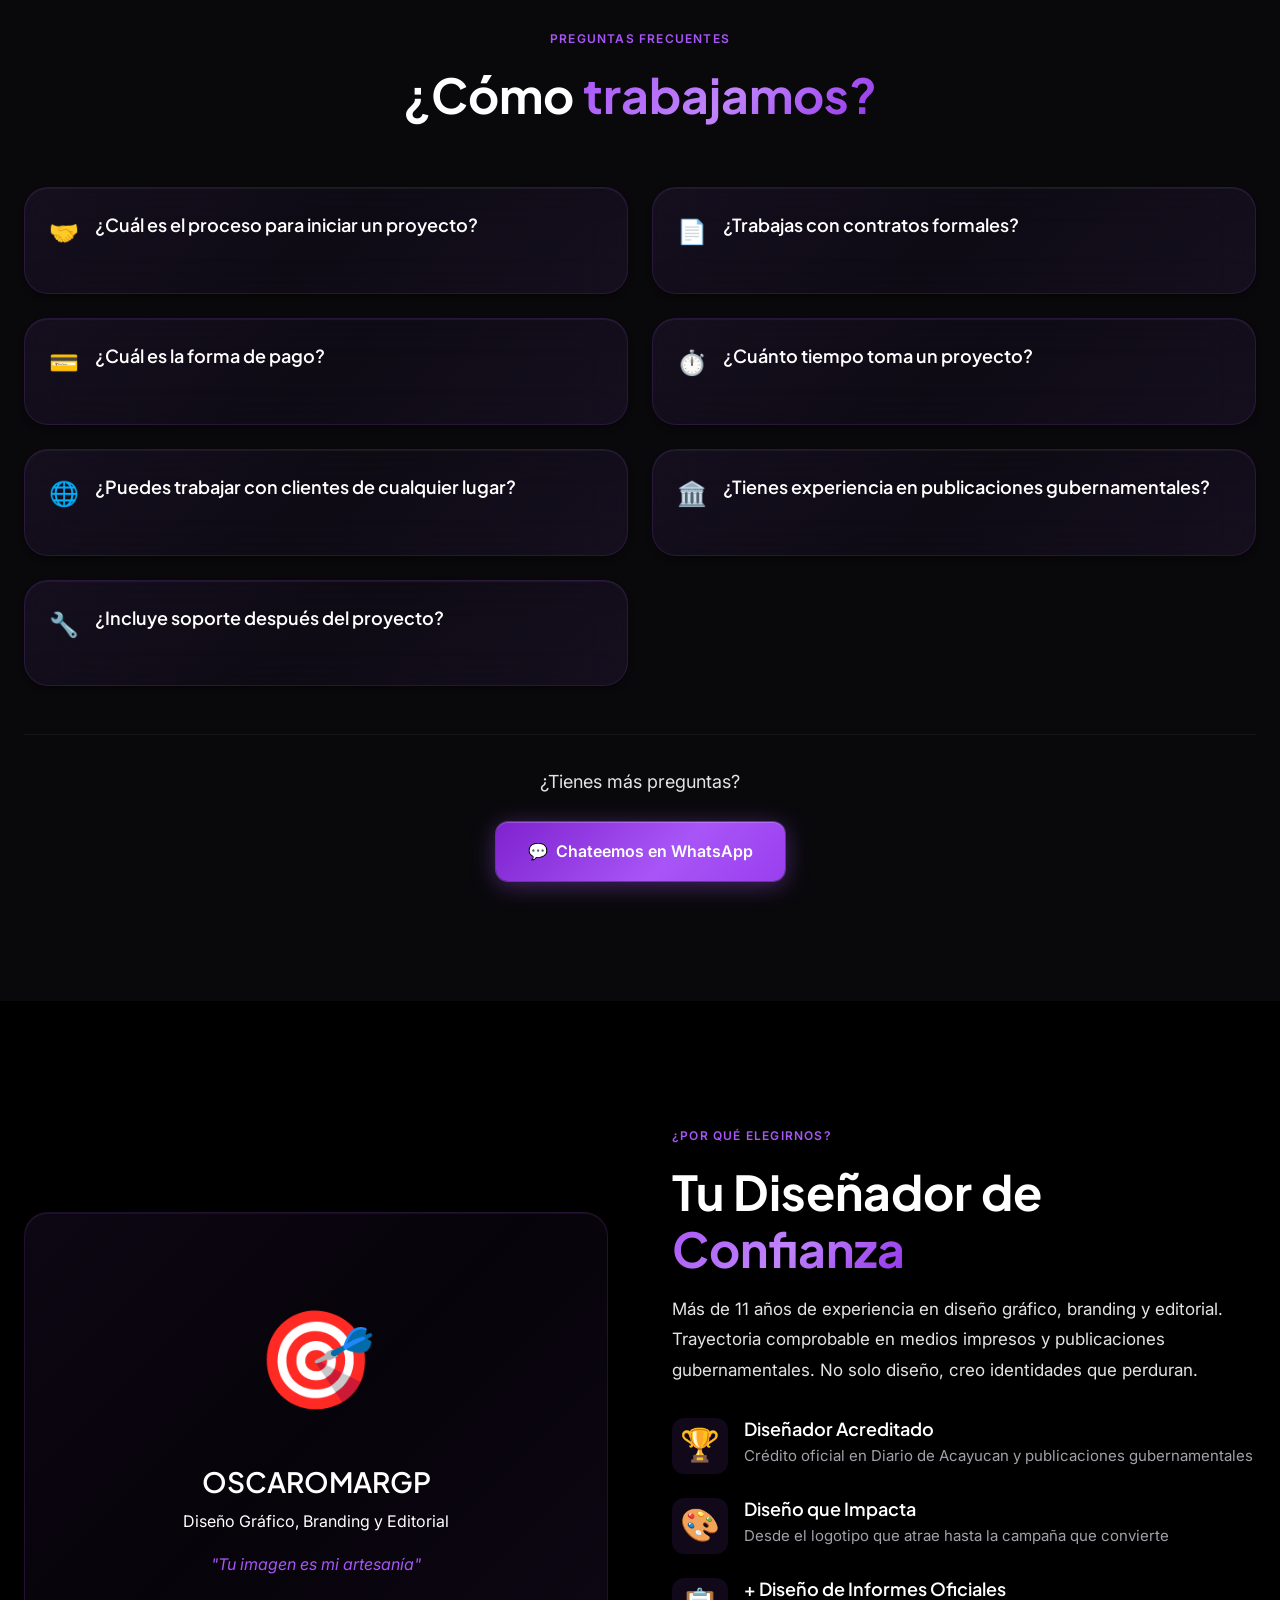
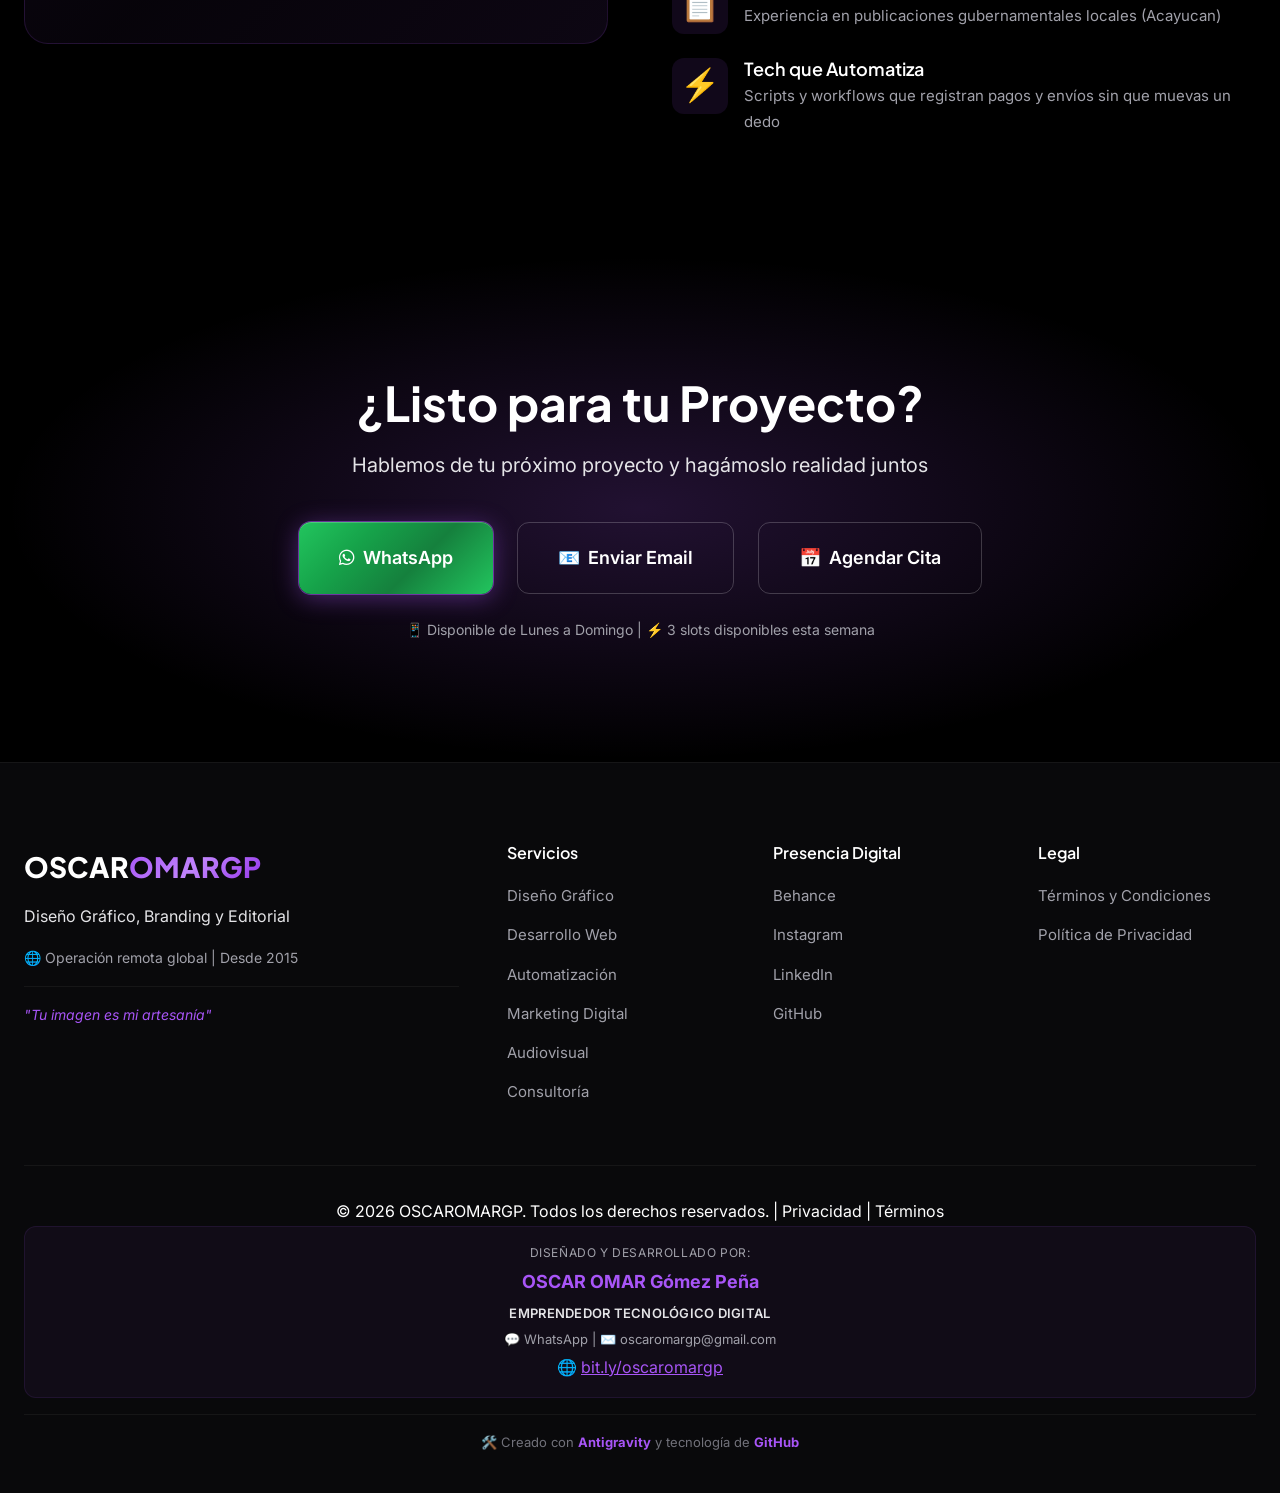
==== commit 273b2a12: "v4.3.0: Premium Visuals Upgrade & Global 2026 Sync CAMBIOS: - Implementación de imágenes de preview " ====
--- a/index.html
+++ b/index.html
@@ -3,9 +3,9 @@
 <head>
     <meta charset="UTF-8">
     <meta name="viewport" content="width=device-width, initial-scale=1.0">
-    <title>OSCAROMARGP | Diseño Gráfico, Branding y Editorial (Desde 2015)</title>
+    <title>OSCAROMARGP | Diseño Gráfico, Branding y Editorial (Desde 2015) v4.3.0</title>
     <meta name="theme-color" content="#A855F7">
-    <meta name="description" content="Diseñador gráfico profesional desde 2015. Acreditado en Diario de Acayucan, informes gubernamentales y publicaciones editoriales. Diseño, branding, editorial y presencia digital completa.">
+    <meta name="description" content="Diseñador gráfico profesional desde 2015. Especialista en branding, diseño editorial, medios impresos y publicaciones gubernamentales. Nueva versión 4.3.0 con portafolio premium.">
     <meta name="keywords" content="diseño gráfico, branding, editorial, Diario de Acayucan, informes de gobierno, Acayucan, identidad visual, logotipo">
     <meta name="author" content="Oscar Omar Gómez Peña">
     <meta name="robots" content="index, follow">
@@ -322,58 +322,80 @@
             </div>
             <div class="casos-grid">
                 <div class="caso-card glass-card">
-                    <div class="caso-header">
-                        <span class="caso-icon">💰</span>
-                        <h3>9Stratex</h3>
-                    </div>
-                    <p class="caso-sector">Sector Financiero y Tecnológico</p>
-                    <p class="caso-desc">Desarrollo de diseño gráfico y web, automatización de procesos para eficientar operaciones interbancarias fiat/crypto.</p>
-                    <a href="https://9stratex.com/" target="_blank" class="caso-link">Ver proyecto →</a>
+                    <div class="caso-image" style="background-image: url('images/9stratex.png')"></div>
+                    <div class="caso-content">
+                        <div class="caso-header">
+                            <span class="caso-icon">💰</span>
+                            <h3>9Stratex</h3>
+                        </div>
+                        <p class="caso-sector">Sector Financiero y Tecnológico</p>
+                        <p class="caso-desc">Desarrollo de diseño gráfico y web, automatización de procesos para eficientar operaciones interbancarias fiat/crypto.</p>
+                        <a href="https://9stratex.com/" target="_blank" class="caso-link">Ver proyecto →</a>
+                    </div>
                 </div>
                 <div class="caso-card glass-card">
-                    <div class="caso-header">
-                        <span class="caso-icon">🎵</span>
-                        <h3>BNRecords</h3>
-                    </div>
-                    <p class="caso-sector">Sector Entretenimiento y Música</p>
-                    <p class="caso-desc">Ecosistema digital completo: diseño gráfico, web, fotografía, video, SEO y Meta Ads para casa disquera.</p>
-                    <a href="https://bnrecords.com.mx/" target="_blank" class="caso-link">Ver proyecto →</a>
+                    <div class="caso-image" style="background-image: url('images/bnrecords.png')"></div>
+                    <div class="caso-content">
+                        <div class="caso-header">
+                            <span class="caso-icon">🎵</span>
+                            <h3>BNRecords</h3>
+                        </div>
+                        <p class="caso-sector">Sector Entretenimiento y Música</p>
+                        <p class="caso-desc">Ecosistema digital completo: diseño gráfico, web, fotografía, video, SEO y Meta Ads para casa disquera.</p>
+                        <a href="https://bnrecords.com.mx/" target="_blank" class="caso-link">Ver proyecto →</a>
+                    </div>
                 </div>
                 <div class="caso-card glass-card">
-                    <div class="caso-header">
-                        <span class="caso-icon">💈</span>
-                        <h3>Barbería Barba Negra</h3>
-                    </div>
-                    <p class="caso-sector">Sector Comercial y Servicios</p>
-                    <p class="caso-desc">Identidad visual, gigantografías, publicidad y automatización de fichas de inscripción y vales.</p>
-                    <a href="https://wa.me/526121078075?text=Hola%20Oscar%2C%20me%20interesa%20ver%20el%20proyecto%20de%20Barber%C3%ADa%20Barba%20Negra" target="_blank" class="caso-link">Consultar proyecto →</a>
+                    <div class="caso-image" style="background-image: url('images/barbanegra.png')"></div>
+                    <div class="caso-content">
+                        <div class="caso-header">
+                            <span class="caso-icon">💈</span>
+                            <h3>Barbería Barba Negra</h3>
+                        </div>
+                        <p class="caso-sector">Sector Comercial y Servicios</p>
+                        <p class="caso-desc">Identidad visual, gigantografías, publicidad y automatización de fichas de inscripción y vales.</p>
+                        <a href="https://wa.me/526121078075?text=Hola%20Oscar%2C%20me%20interesa%20ver%20el%20proyecto%20de%20Barber%C3%ADa%20Barba%20Negra" target="_blank" class="caso-link">Consultar proyecto →</a>
+                    </div>
                 </div>
                 <div class="caso-card glass-card">
-                    <div class="caso-header">
-                        <span class="caso-icon">🏝️</span>
-                        <h3>Parade Santos</h3>
-                    </div>
-                    <p class="caso-sector">Sector Inmobiliario</p>
-                    <p class="caso-desc">Agencia inmobiliaria con embudos de venta digitales y gestión integral de propiedades.</p>
-                    <a href="https://pardesantos.mx/" target="_blank" class="caso-link">Ver proyecto →</a>
+                    <div class="caso-image" style="background-image: url('images/pardesantos.png')"></div>
+                    <div class="caso-content">
+                        <div class="caso-header">
+                            <span class="caso-icon">🏝️</span>
+                            <h3>Parade Santos</h3>
+                        </div>
+                        <p class="caso-sector">Sector Inmobiliario</p>
+                        <p class="caso-desc">Agencia inmobiliaria con embudos de venta digitales y gestión integral de propiedades.</p>
+                        <a href="https://pardesantos.mx/" target="_blank" class="caso-link">Ver proyecto →</a>
+                    </div>
                 </div>
                 <div class="caso-card glass-card">
-                    <div class="caso-header">
-                        <span class="caso-icon">💻</span>
-                        <h3>Mis Repositorios</h3>
-                    </div>
-                    <p class="caso-sector">Portafolio Técnico</p>
-                    <p class="caso-desc">Explora todos mis proyectos y código en GitHub. Proyectos de automatización, desarrollo web y más.</p>
-                    <a href="https://github.com/oscaromargp" target="_blank" class="caso-link">Ver GitHub →</a>
+                    <div class="caso-image" style="background: linear-gradient(135deg, #1f1f1f 0%, #3a3a3a 100%); display: flex; align-items: center; justify-content: center; color: rgba(255,255,255,0.1); font-size: 3rem;">
+                        <i class="fab fa-github"></i>
+                    </div>
+                    <div class="caso-content">
+                        <div class="caso-header">
+                            <span class="caso-icon">💻</span>
+                            <h3>Mis Repositorios</h3>
+                        </div>
+                        <p class="caso-sector">Portafolio Técnico</p>
+                        <p class="caso-desc">Explora todos mis proyectos y código en GitHub. Proyectos de automatización, desarrollo web y más.</p>
+                        <a href="https://github.com/oscaromargp" target="_blank" class="caso-link">Ver GitHub →</a>
+                    </div>
                 </div>
                 <div class="caso-card glass-card">
-                    <div class="caso-header">
-                        <span class="caso-icon">📚</span>
-                        <h3>Nadie se Casa Solo</h3>
-                    </div>
-                    <p class="caso-sector">Sector Editorial</p>
-                    <p class="caso-desc">Diseño de portada de libro publicado en Amazon. Creación de marca personal del autor.</p>
-                    <a href="https://www.amazon.in/Nadie-se-casa-sobrio-Spanish-ebook/dp/B0FC8ZBFKB" target="_blank" class="caso-link">Ver proyecto →</a>
+                    <div class="caso-image" style="background: linear-gradient(135deg, #4c1d95 0%, #7c3aed 100%); display: flex; align-items: center; justify-content: center; color: rgba(255,255,255,0.2); font-size: 3rem;">
+                        <i class="fas fa-book"></i>
+                    </div>
+                    <div class="caso-content">
+                        <div class="caso-header">
+                            <span class="caso-icon">📚</span>
+                            <h3>Nadie se Casa Solo</h3>
+                        </div>
+                        <p class="caso-sector">Sector Editorial</p>
+                        <p class="caso-desc">Diseño de portada de libro publicado en Amazon. Creación de marca personal del autor.</p>
+                        <a href="https://www.amazon.in/Nadie-se-casa-sobrio-Spanish-ebook/dp/B0FC8ZBFKB" target="_blank" class="caso-link">Ver proyecto →</a>
+                    </div>
                 </div>
             </div>
         </div>
@@ -986,7 +1008,11 @@
             </div>
             <div class="footer-bottom">
                 <div class="credits">
-                    <p class="credits-main">&copy; 2026 OSCAROMARGP. Todos los derechos reservados.</p>
+                    <p class="footer-bottom-text">
+                        &copy; 2026 OSCAROMARGP. Todos los derechos reservados. | 
+                        <a href="legal/privacidad.html">Privacidad</a> | 
+                        <a href="legal/terminos.html">Términos</a>
+                    </p>
                     <p class="credits-developer">
                         <span class="credits-label">Diseñado y desarrollado por:</span>
                         <span class="credits-name">OSCAR OMAR Gómez Peña</span>
--- a/styles.css
+++ b/styles.css
@@ -760,7 +760,30 @@
 }
 
 .caso-card {
+    padding: 0;
+    overflow: hidden;
+    display: flex;
+    flex-direction: column;
+}
+
+.caso-image {
+    width: 100%;
+    height: 180px;
+    background-size: cover;
+    background-position: center;
+    border-bottom: 1px solid rgba(255, 255, 255, 0.05);
+    transition: transform 0.6s cubic-bezier(0.16, 1, 0.3, 1);
+}
+
+.caso-card:hover .caso-image {
+    transform: scale(1.08);
+}
+
+.caso-content {
     padding: 24px;
+    display: flex;
+    flex-direction: column;
+    flex-grow: 1;
 }
 
 .caso-header {
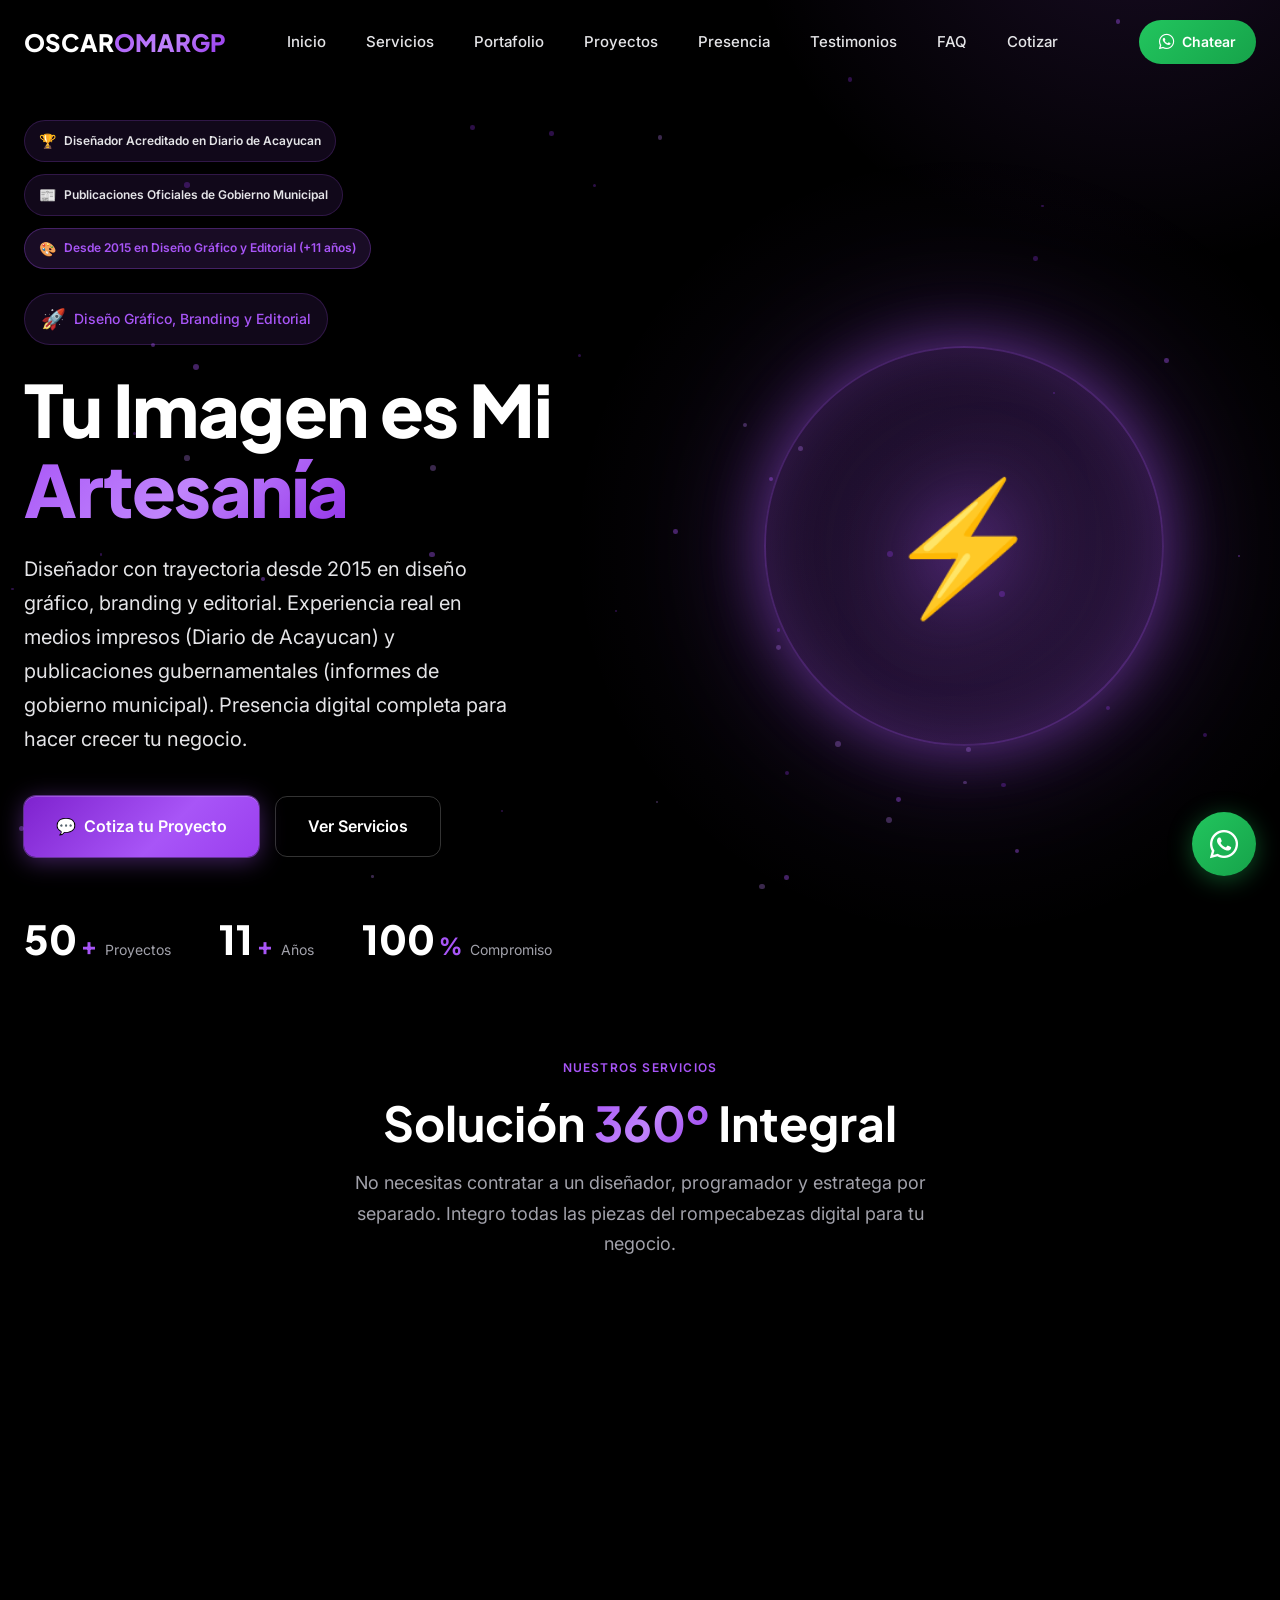
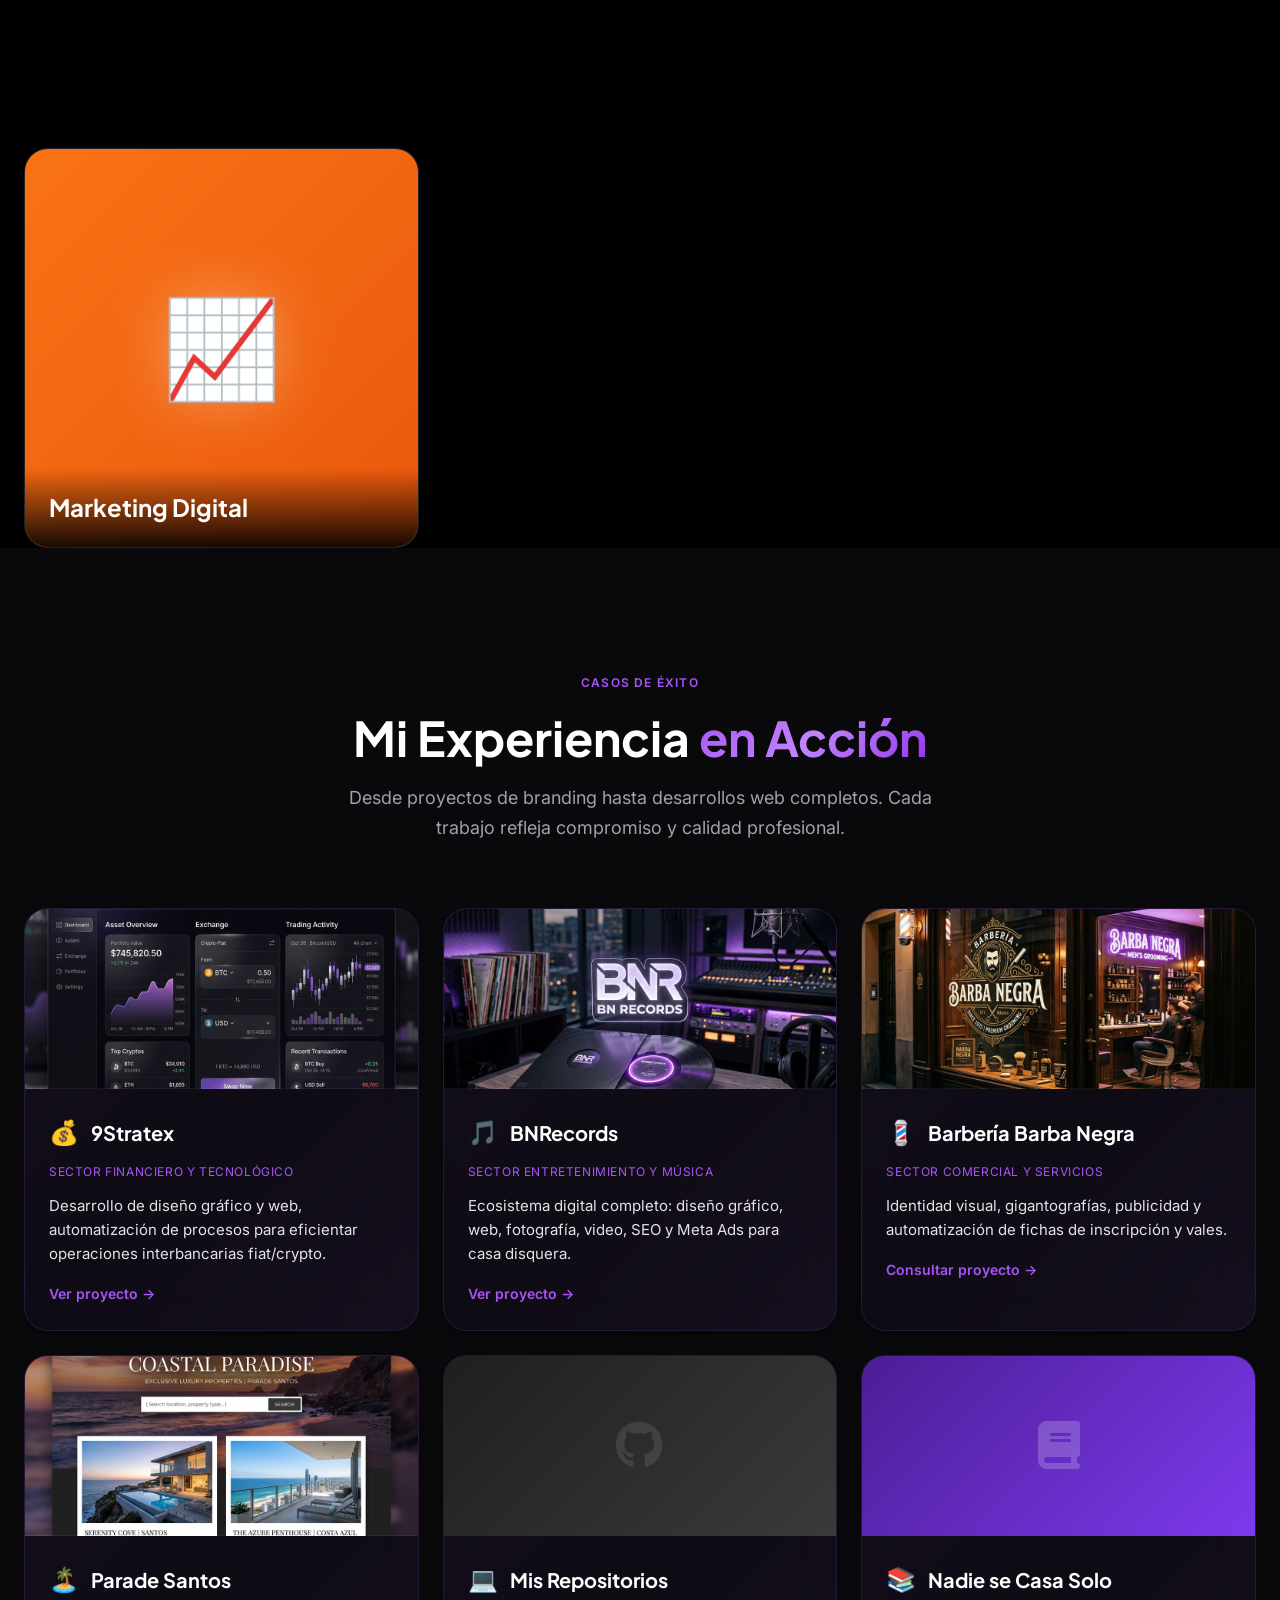
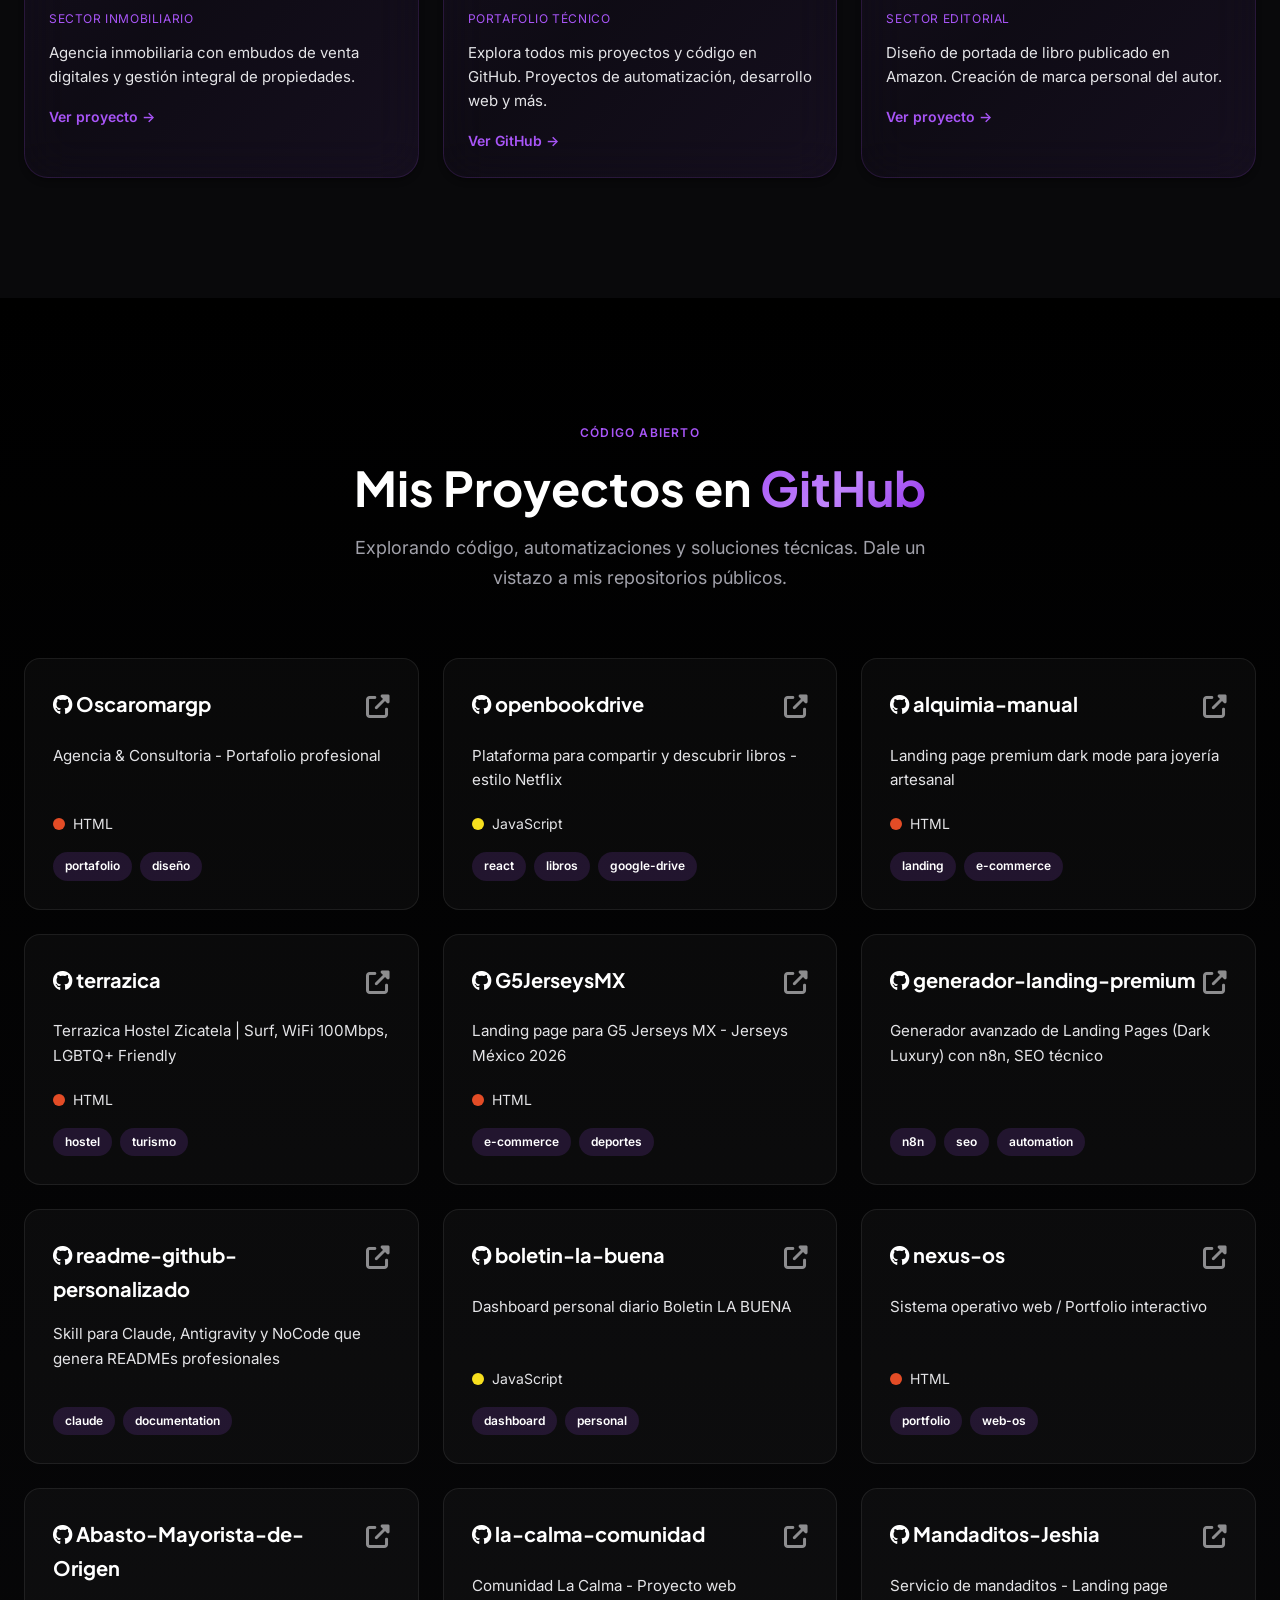
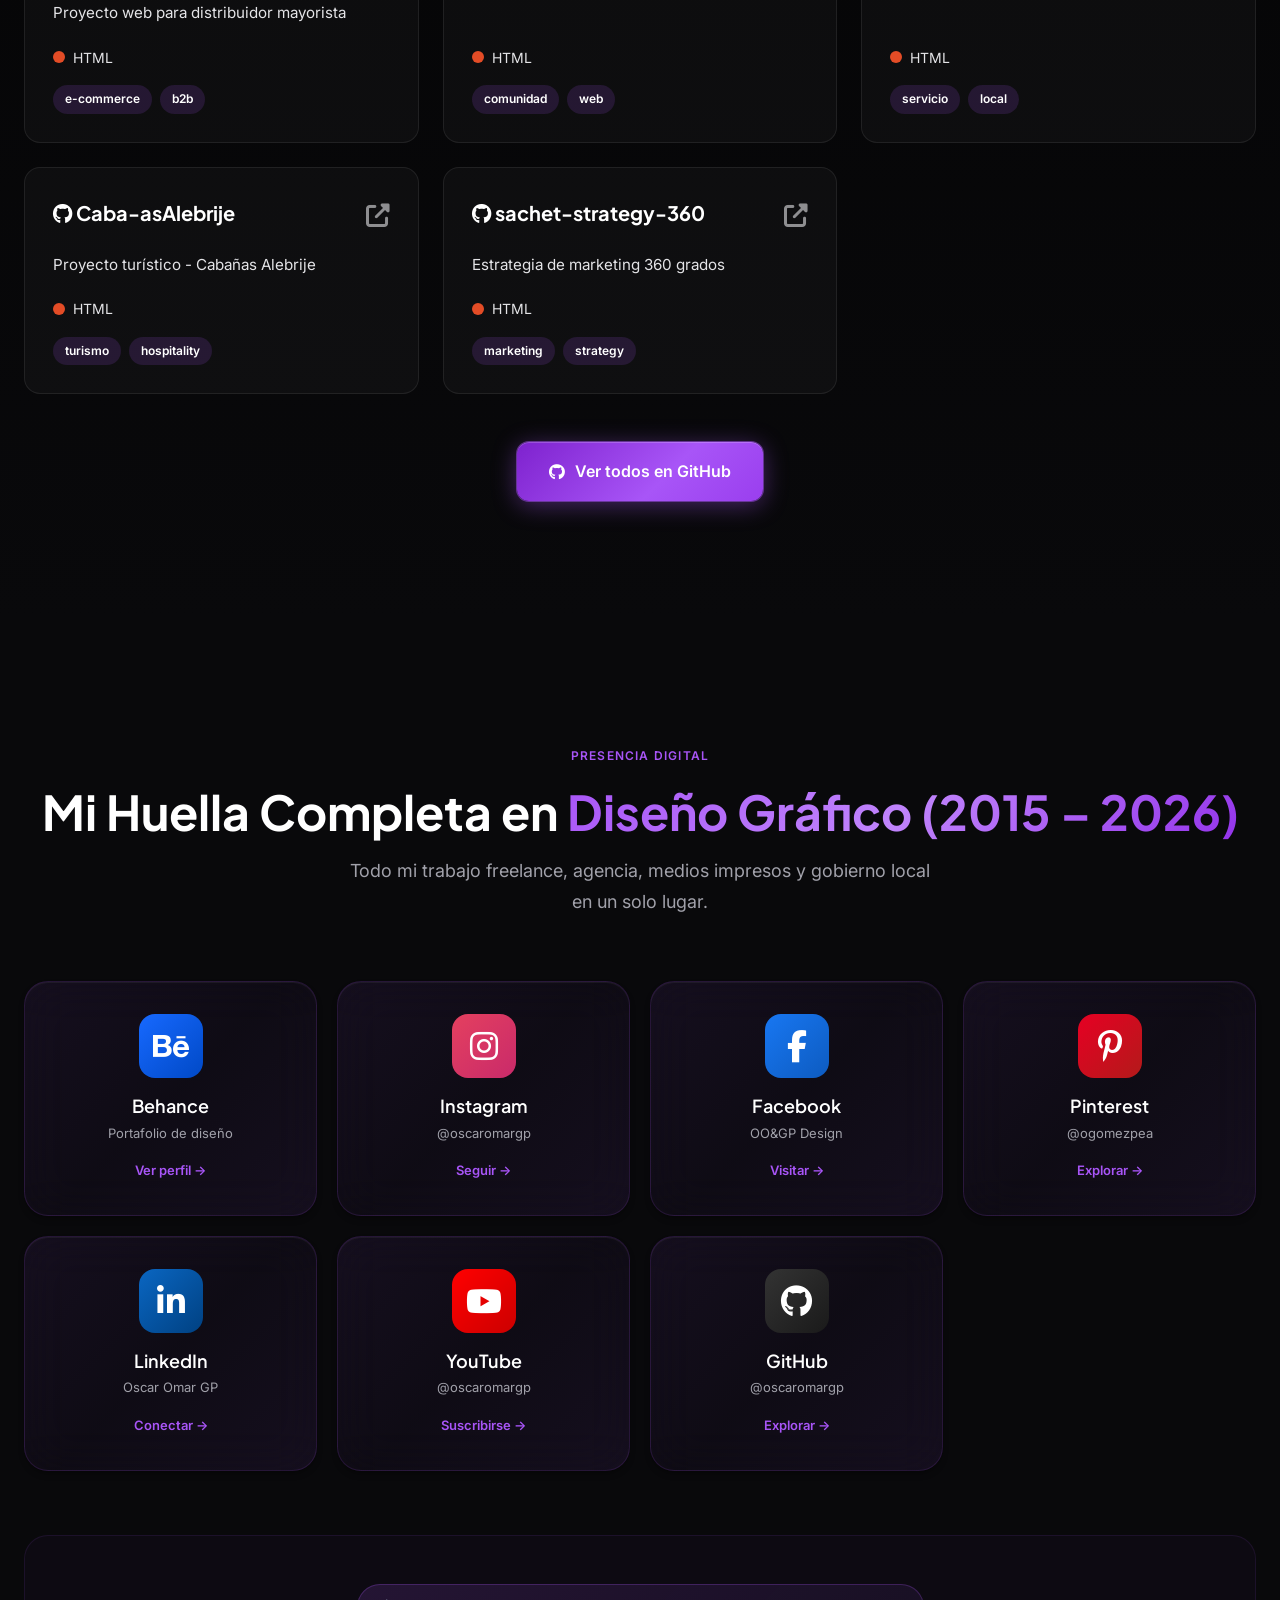
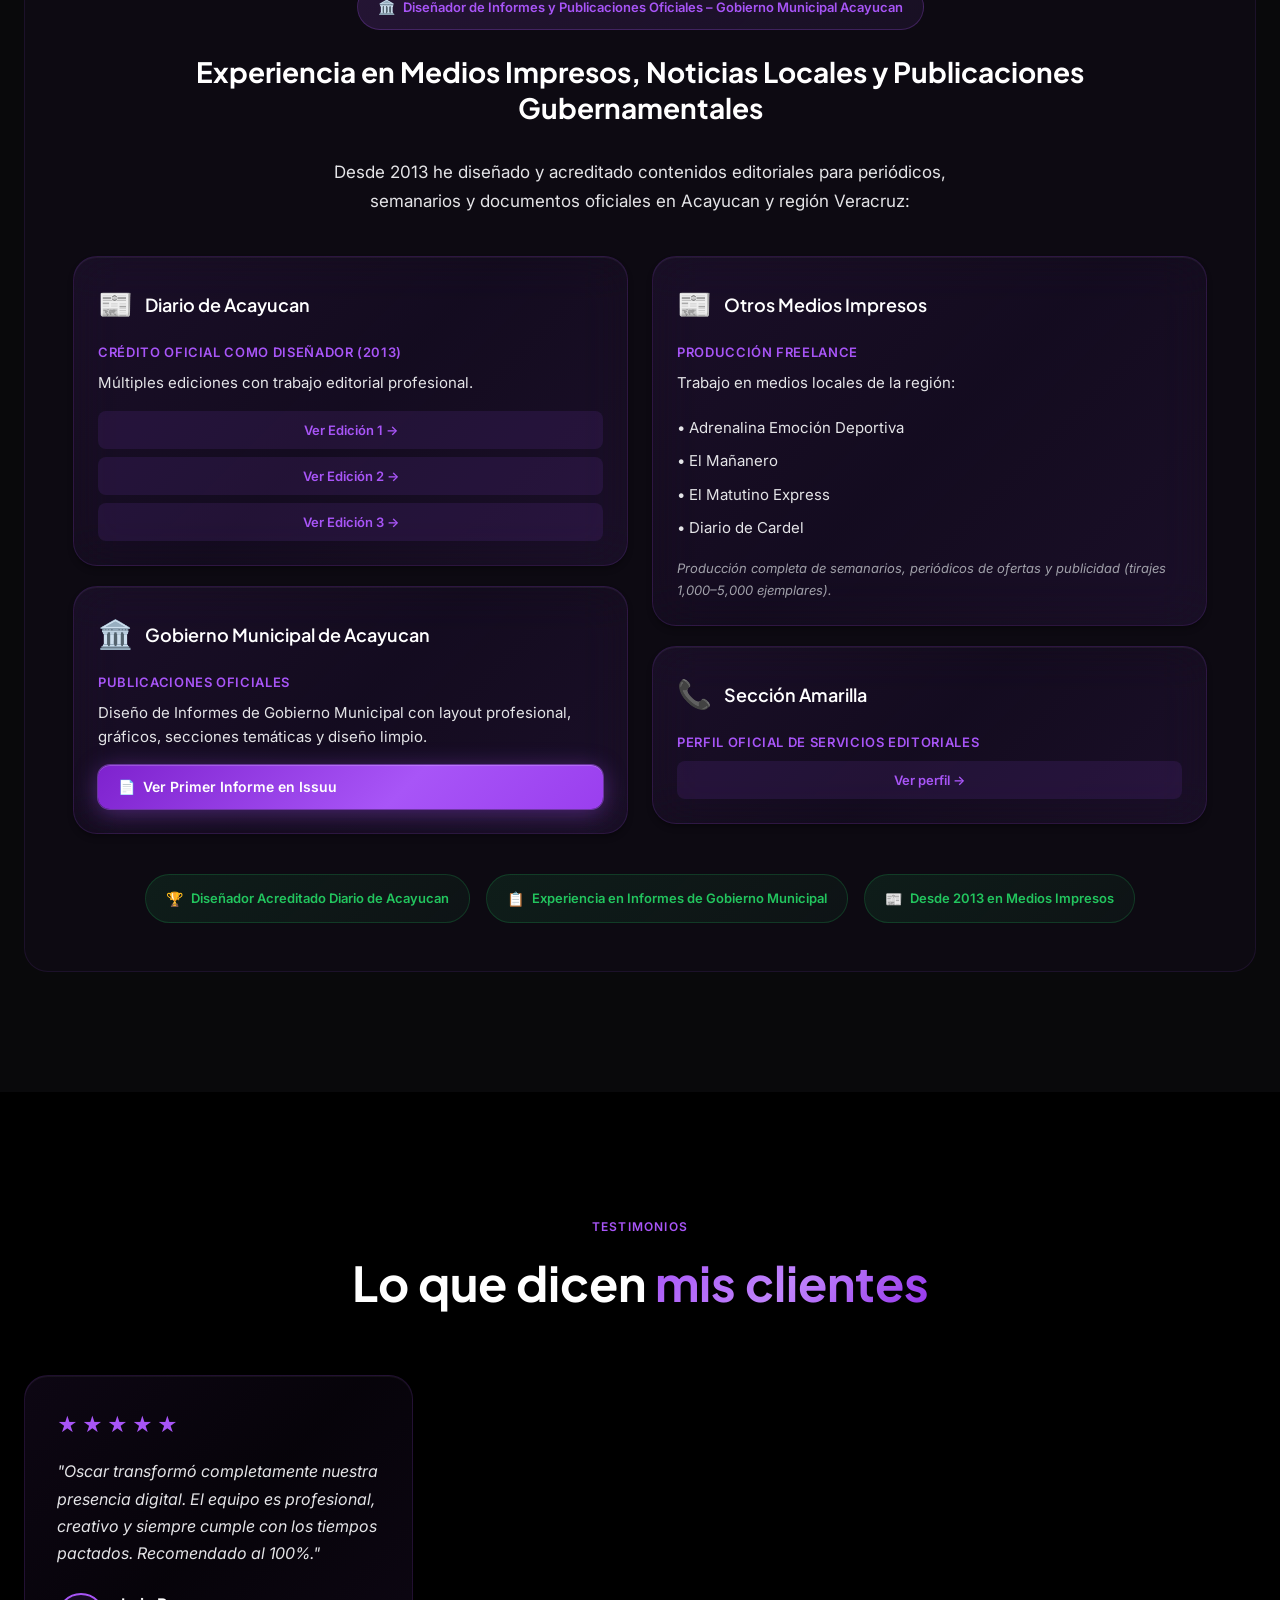
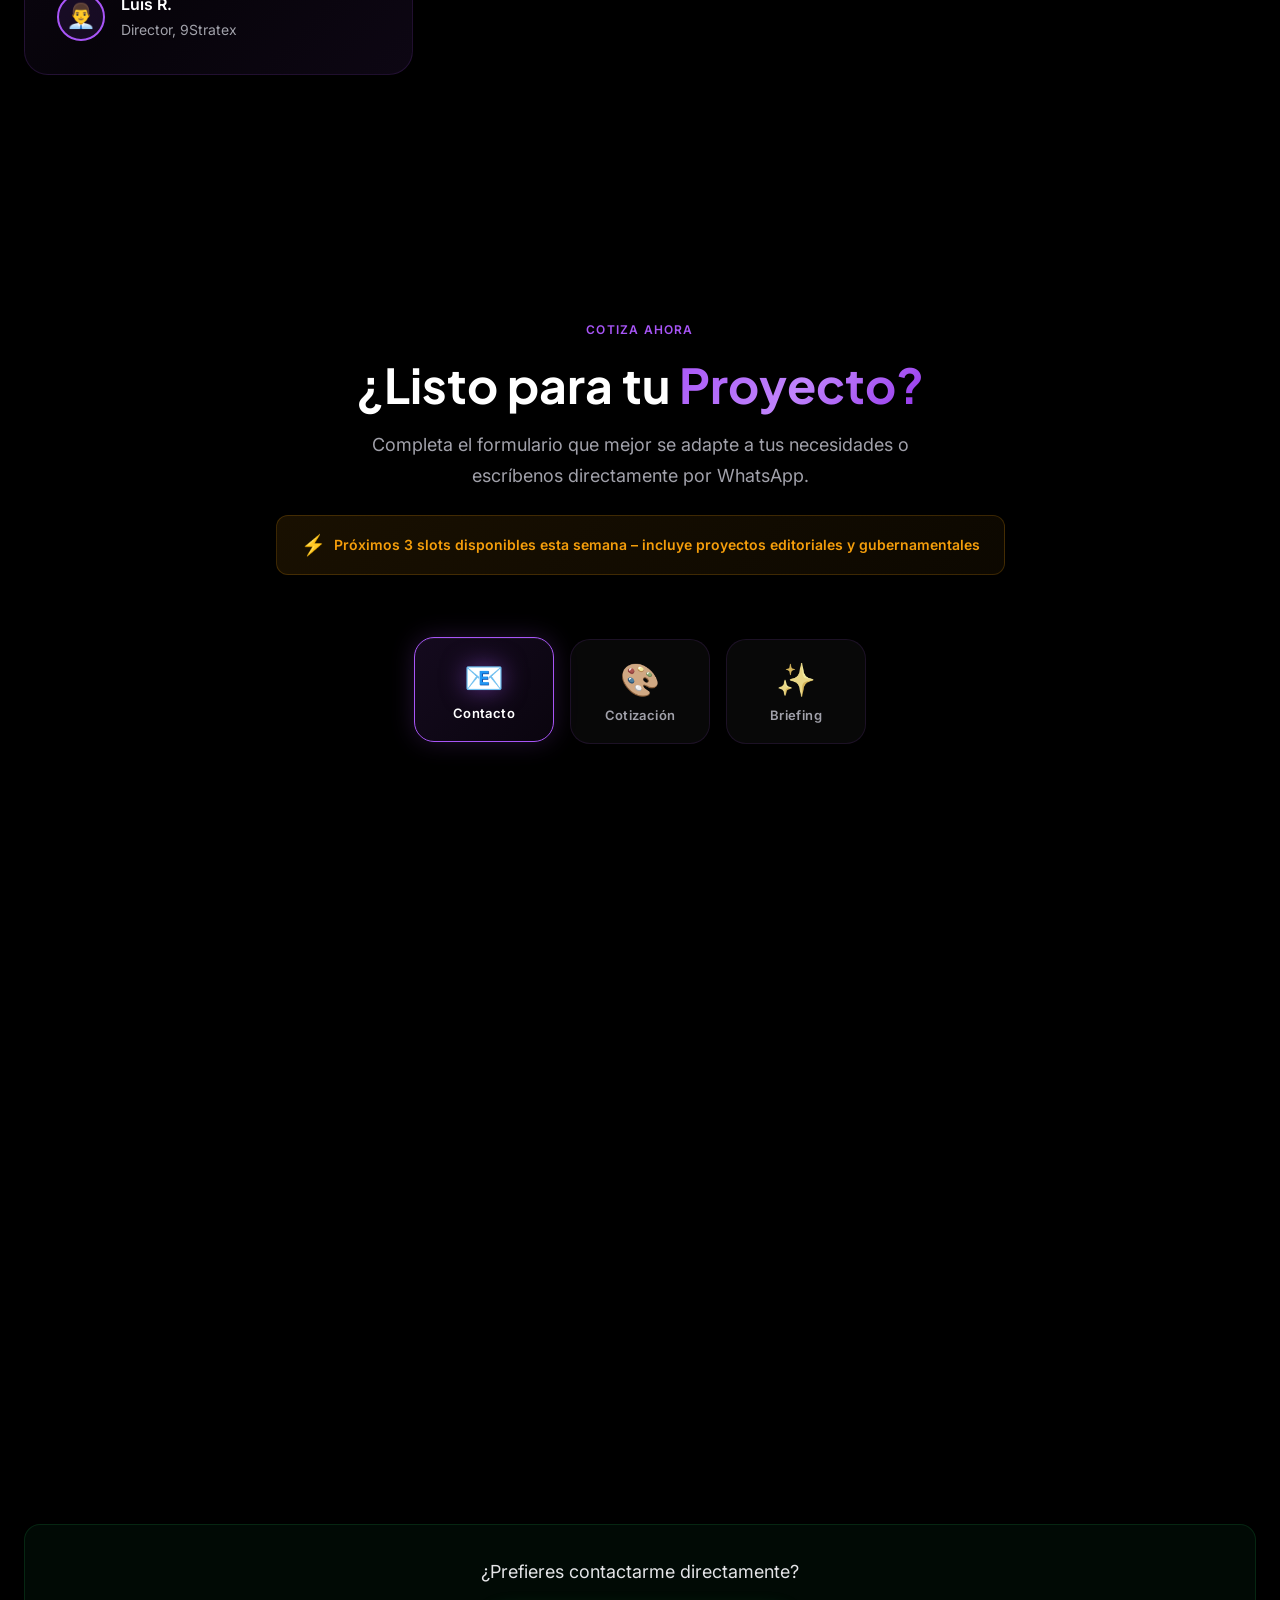
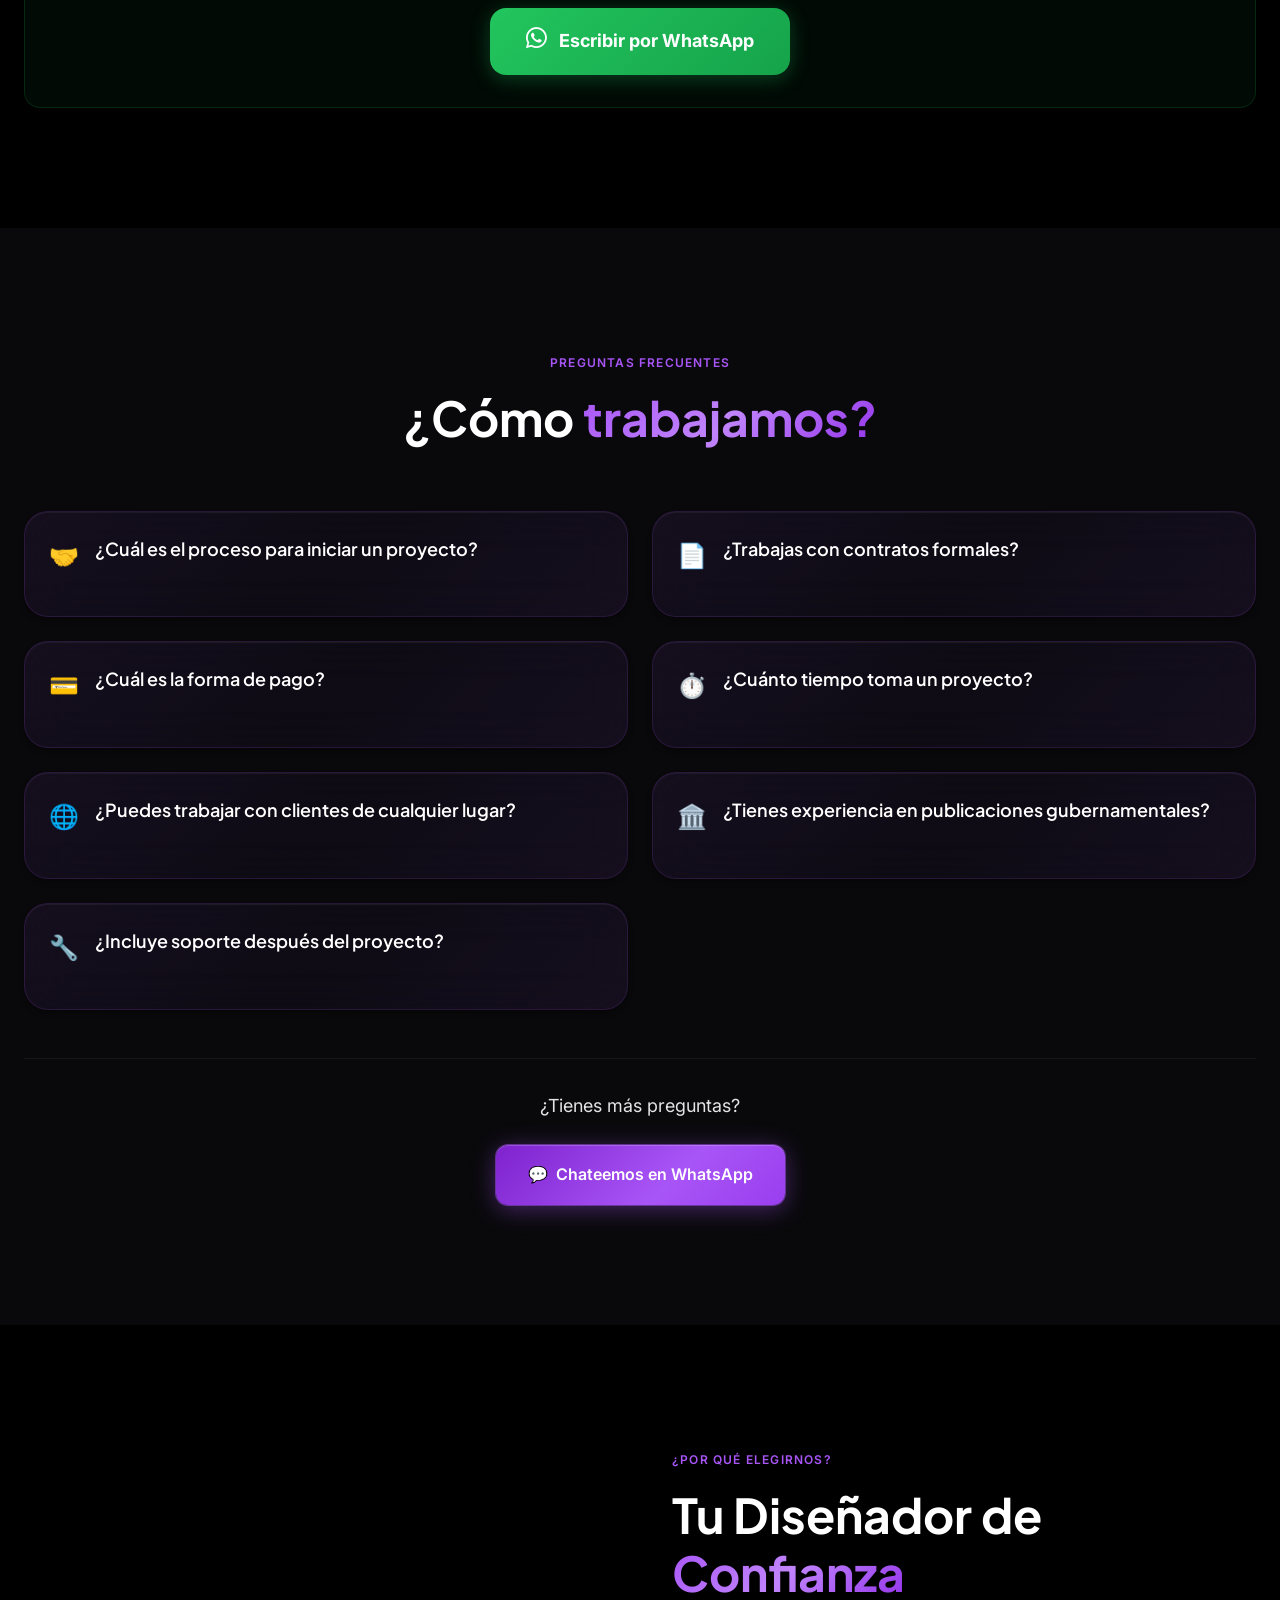
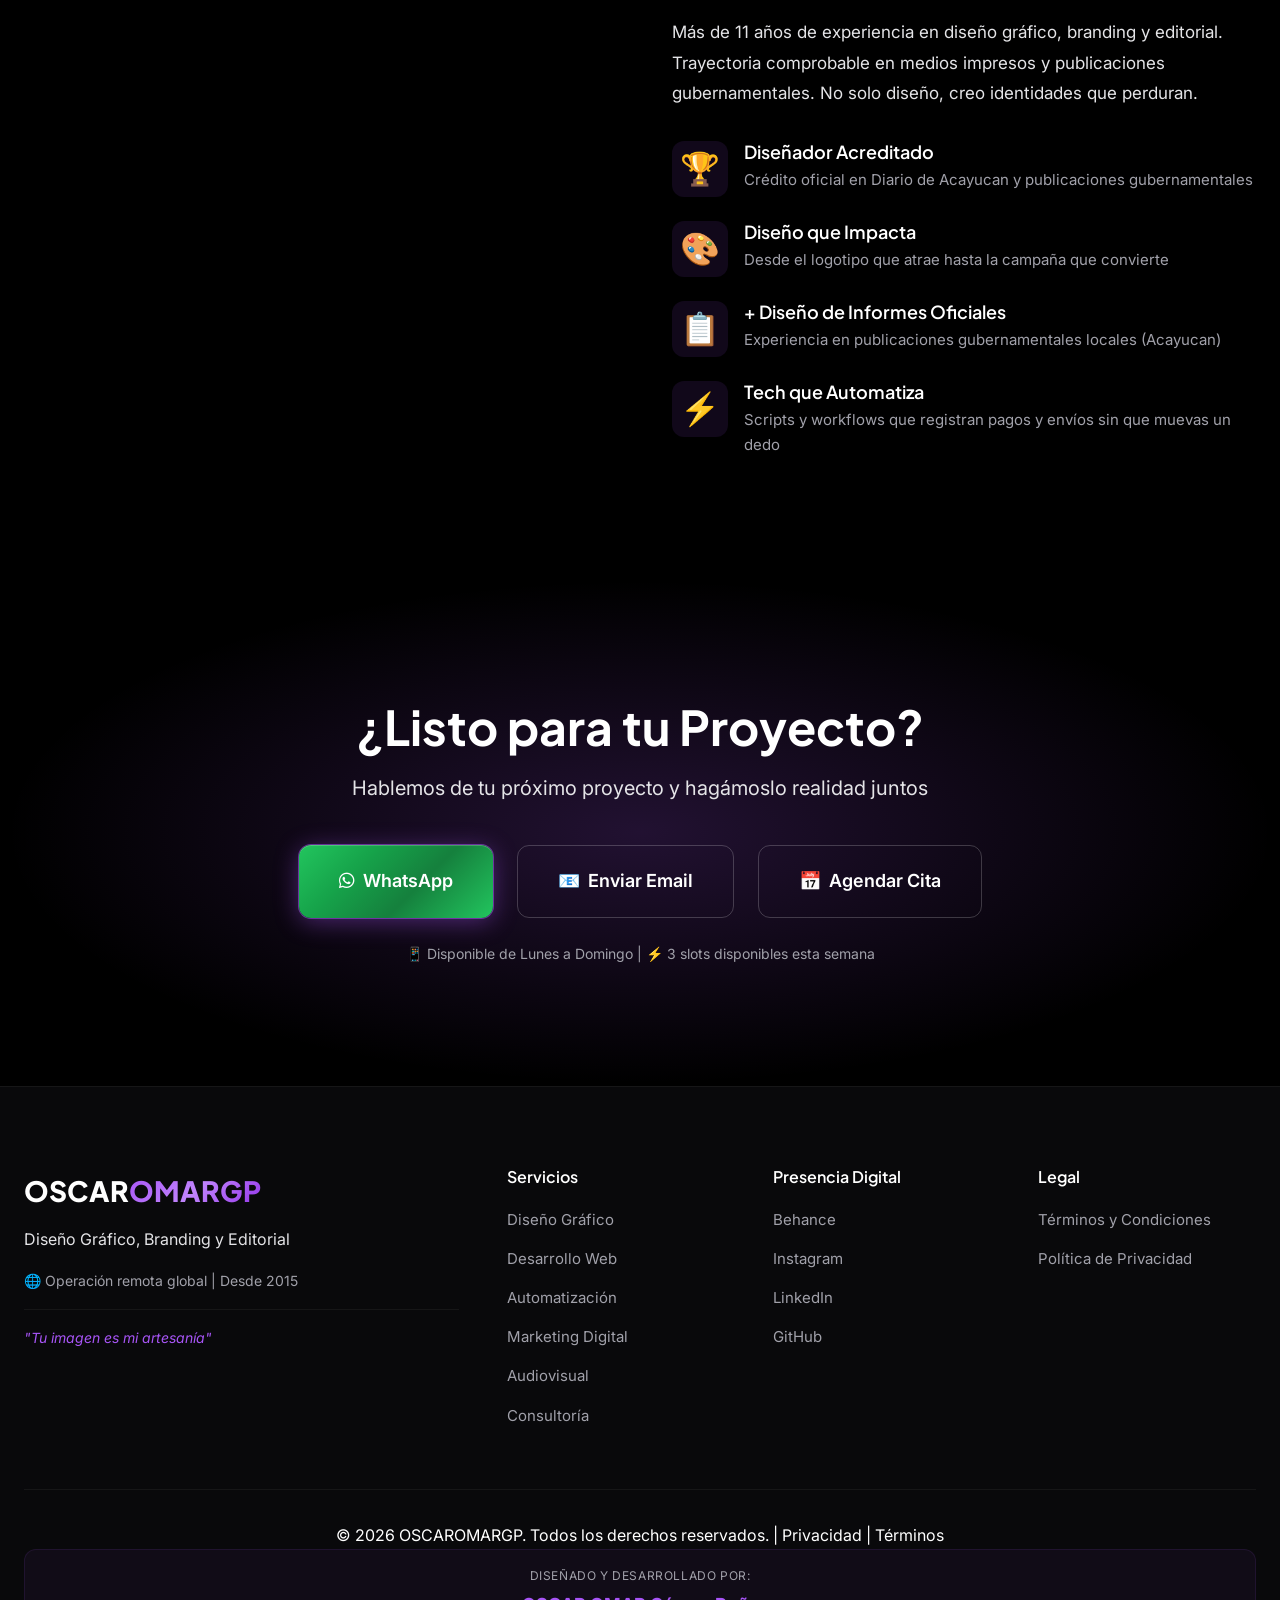
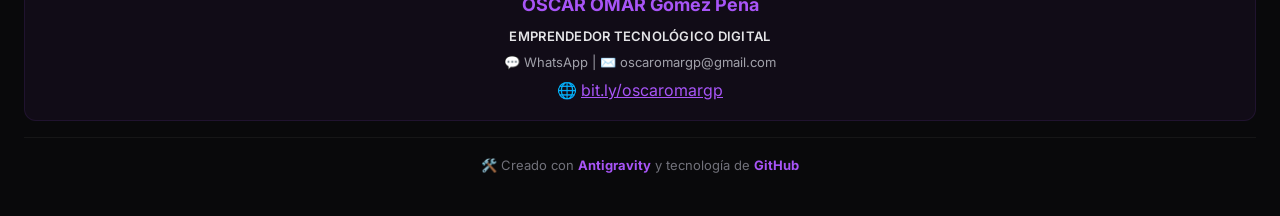
==== commit a6f94b79: "feat: nueva sección Proyectos GitHub con grid de repositorios - Nueva sección '#proyectos' entre Cas" ====
--- a/index.html
+++ b/index.html
@@ -51,6 +51,7 @@
                 <li><a href="#hero" class="nav-link">Inicio</a></li>
                 <li><a href="#servicios" class="nav-link">Servicios</a></li>
                 <li><a href="#casos" class="nav-link">Portafolio</a></li>
+                <li><a href="#proyectos" class="nav-link">Proyectos</a></li>
                 <li><a href="#presencia" class="nav-link">Presencia</a></li>
                 <li><a href="#testimonios" class="nav-link">Testimonios</a></li>
                 <li><a href="#faq" class="nav-link">FAQ</a></li>
@@ -397,6 +398,27 @@
                         <a href="https://www.amazon.in/Nadie-se-casa-sobrio-Spanish-ebook/dp/B0FC8ZBFKB" target="_blank" class="caso-link">Ver proyecto →</a>
                     </div>
                 </div>
+            </div>
+        </div>
+    </section>
+
+    <!-- Mis Proyectos Técnicos -->
+    <section class="proyectos-tecnicos" id="proyectos">
+        <div class="container">
+            <div class="section-header">
+                <span class="section-label">Código Abierto</span>
+                <h2 class="section-title">Mis Proyectos en <span class="gradient-text">GitHub</span></h2>
+                <p class="section-subtitle">
+                    Explorando código, automatizaciones y soluciones técnicas. Dale un vistazo a mis repositorios públicos.
+                </p>
+            </div>
+            <div class="proyectos-grid" id="proyectosGrid">
+                <!-- Cards injected via JavaScript -->
+            </div>
+            <div class="proyectos-cta">
+                <a href="https://github.com/oscaromargp" target="_blank" class="btn-primary">
+                    <i class="fab fa-github"></i> Ver todos en GitHub
+                </a>
             </div>
         </div>
     </section>
--- a/styles.css
+++ b/styles.css
@@ -1514,6 +1514,172 @@
 }
 
 /* ========================================
+   PROYECTOS TÉCNICOS (GITHUB)
+   ======================================== */
+.proyectos-tecnicos {
+    padding: 120px 0;
+    background: linear-gradient(180deg, var(--bg-primary) 0%, var(--bg-secondary) 100%);
+}
+
+.proyectos-grid {
+    display: grid;
+    grid-template-columns: repeat(auto-fill, minmax(320px, 1fr));
+    gap: 24px;
+    margin-bottom: 48px;
+}
+
+.proyecto-card {
+    background: rgba(255, 255, 255, 0.03);
+    border: 1px solid rgba(255, 255, 255, 0.08);
+    border-radius: 16px;
+    padding: 28px;
+    transition: all 0.4s cubic-bezier(0.4, 0, 0.2, 1);
+    display: flex;
+    flex-direction: column;
+    position: relative;
+    overflow: hidden;
+}
+
+.proyecto-card::before {
+    content: '';
+    position: absolute;
+    top: 0;
+    left: 0;
+    right: 0;
+    height: 3px;
+    background: linear-gradient(90deg, var(--primary), var(--primary-light));
+    opacity: 0;
+    transition: opacity 0.3s ease;
+}
+
+.proyecto-card:hover {
+    transform: translateY(-8px);
+    border-color: rgba(168, 85, 247, 0.3);
+    box-shadow: 0 20px 40px rgba(0, 0, 0, 0.3);
+}
+
+.proyecto-card:hover::before {
+    opacity: 1;
+}
+
+.proyecto-header {
+    display: flex;
+    align-items: flex-start;
+    justify-content: space-between;
+    margin-bottom: 16px;
+}
+
+.proyecto-nombre {
+    font-family: 'Plus Jakarta Sans', sans-serif;
+    font-size: 1.25rem;
+    font-weight: 700;
+    color: var(--text-primary);
+    text-decoration: none;
+    transition: color 0.3s ease;
+}
+
+.proyecto-nombre:hover {
+    color: var(--primary);
+}
+
+.proyecto-icon {
+    font-size: 1.5rem;
+    color: var(--text-secondary);
+    opacity: 0.6;
+}
+
+.proyecto-desc {
+    font-size: 0.95rem;
+    color: var(--text-secondary);
+    line-height: 1.6;
+    margin-bottom: 20px;
+    flex-grow: 1;
+    display: -webkit-box;
+    -webkit-line-clamp: 3;
+    -webkit-box-orient: vertical;
+    overflow: hidden;
+}
+
+.proyecto-meta {
+    display: flex;
+    align-items: center;
+    gap: 20px;
+    margin-bottom: 16px;
+    flex-wrap: wrap;
+}
+
+.proyecto-lenguaje {
+    display: flex;
+    align-items: center;
+    gap: 8px;
+    font-size: 0.875rem;
+    color: var(--text-secondary);
+}
+
+.lenguaje-dot {
+    width: 12px;
+    height: 12px;
+    border-radius: 50%;
+    display: inline-block;
+}
+
+.proyecto-stats {
+    display: flex;
+    gap: 16px;
+}
+
+.proyecto-stat {
+    display: flex;
+    align-items: center;
+    gap: 6px;
+    font-size: 0.875rem;
+    color: var(--text-secondary);
+}
+
+.proyecto-stat i {
+    font-size: 0.875rem;
+}
+
+.proyecto-tags {
+    display: flex;
+    gap: 8px;
+    flex-wrap: wrap;
+}
+
+.proyecto-tag {
+    background: rgba(168, 85, 247, 0.15);
+    color: var(--primary-light);
+    padding: 4px 12px;
+    border-radius: 20px;
+    font-size: 0.75rem;
+    font-weight: 600;
+}
+
+.proyectos-cta {
+    text-align: center;
+    margin-top: 20px;
+}
+
+.proyectos-cta .btn-primary {
+    display: inline-flex;
+    align-items: center;
+    gap: 10px;
+    padding: 16px 32px;
+    font-size: 1rem;
+}
+
+/* Responsive */
+@media (max-width: 768px) {
+    .proyectos-grid {
+        grid-template-columns: 1fr;
+    }
+    
+    .proyecto-card {
+        padding: 20px;
+    }
+}
+
+/* ========================================
    PRESENCIA DIGITAL
    ======================================== */
 .presencia-digital {
